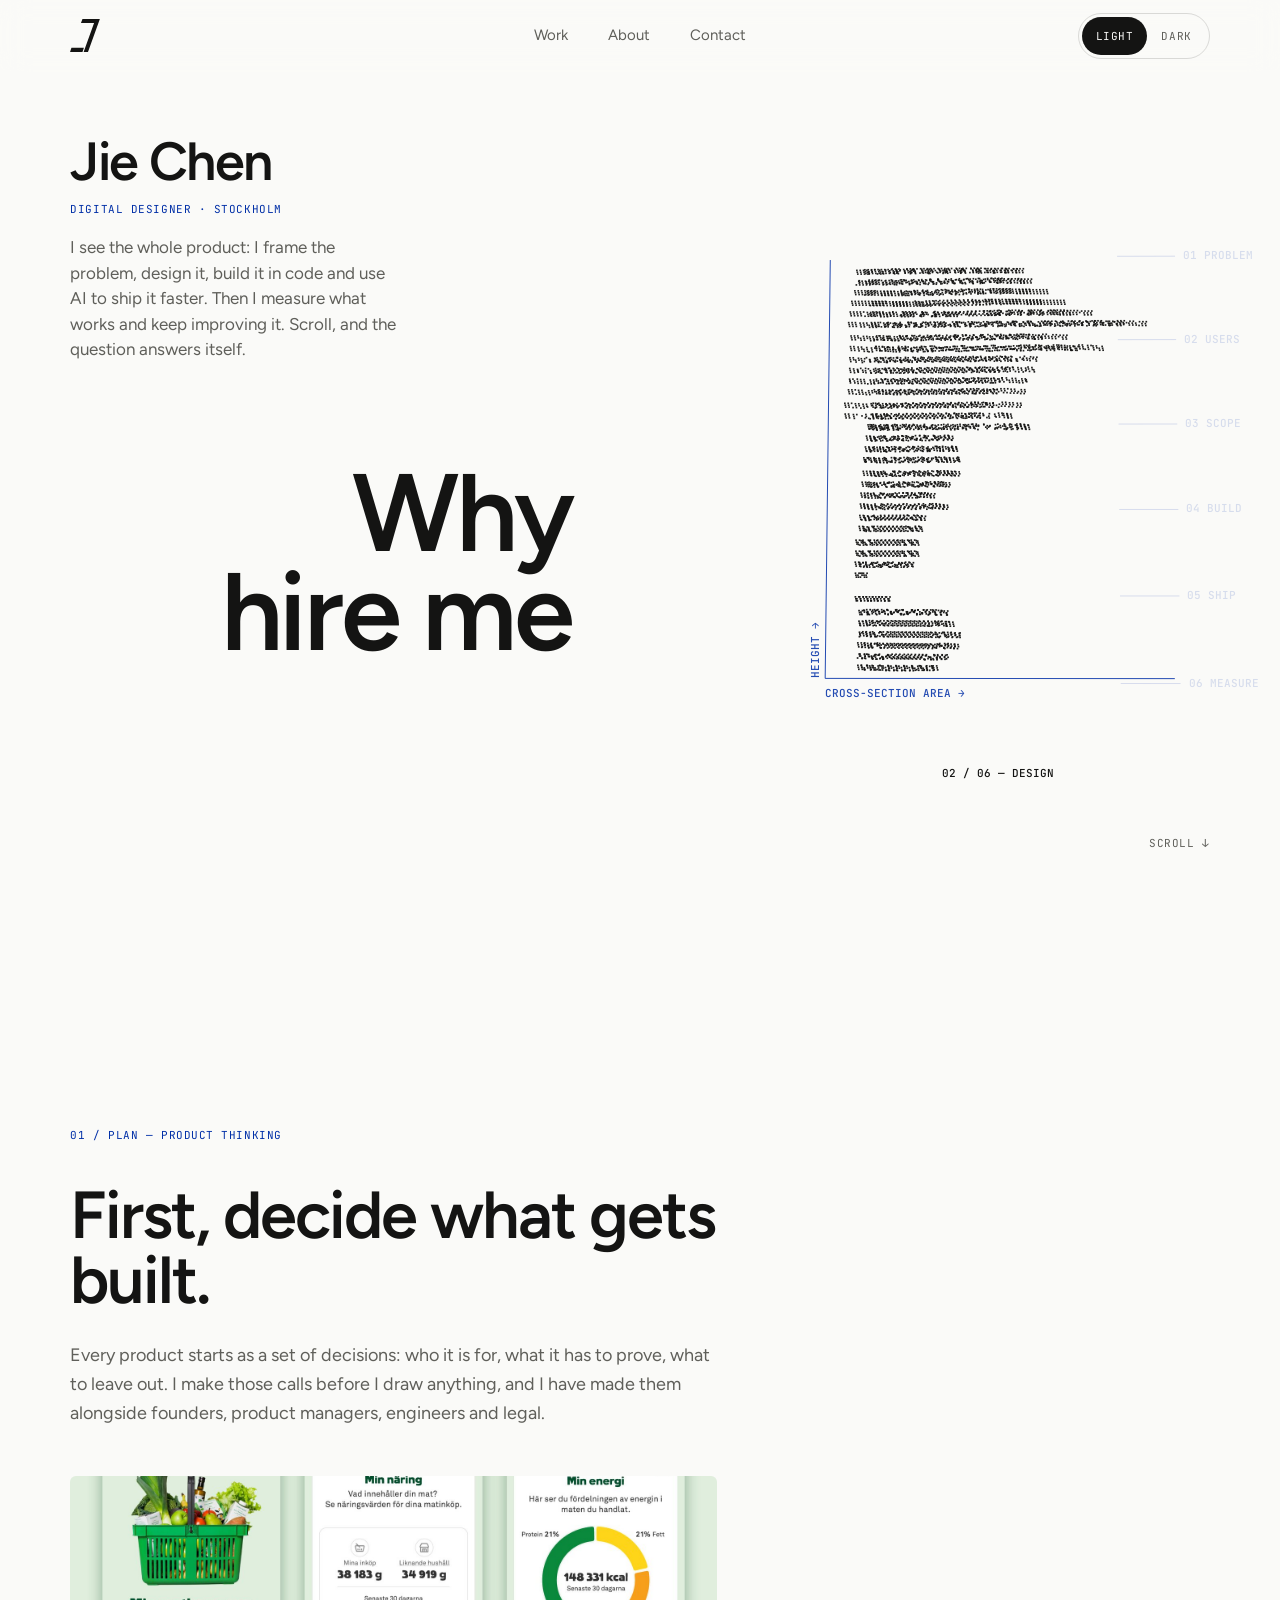
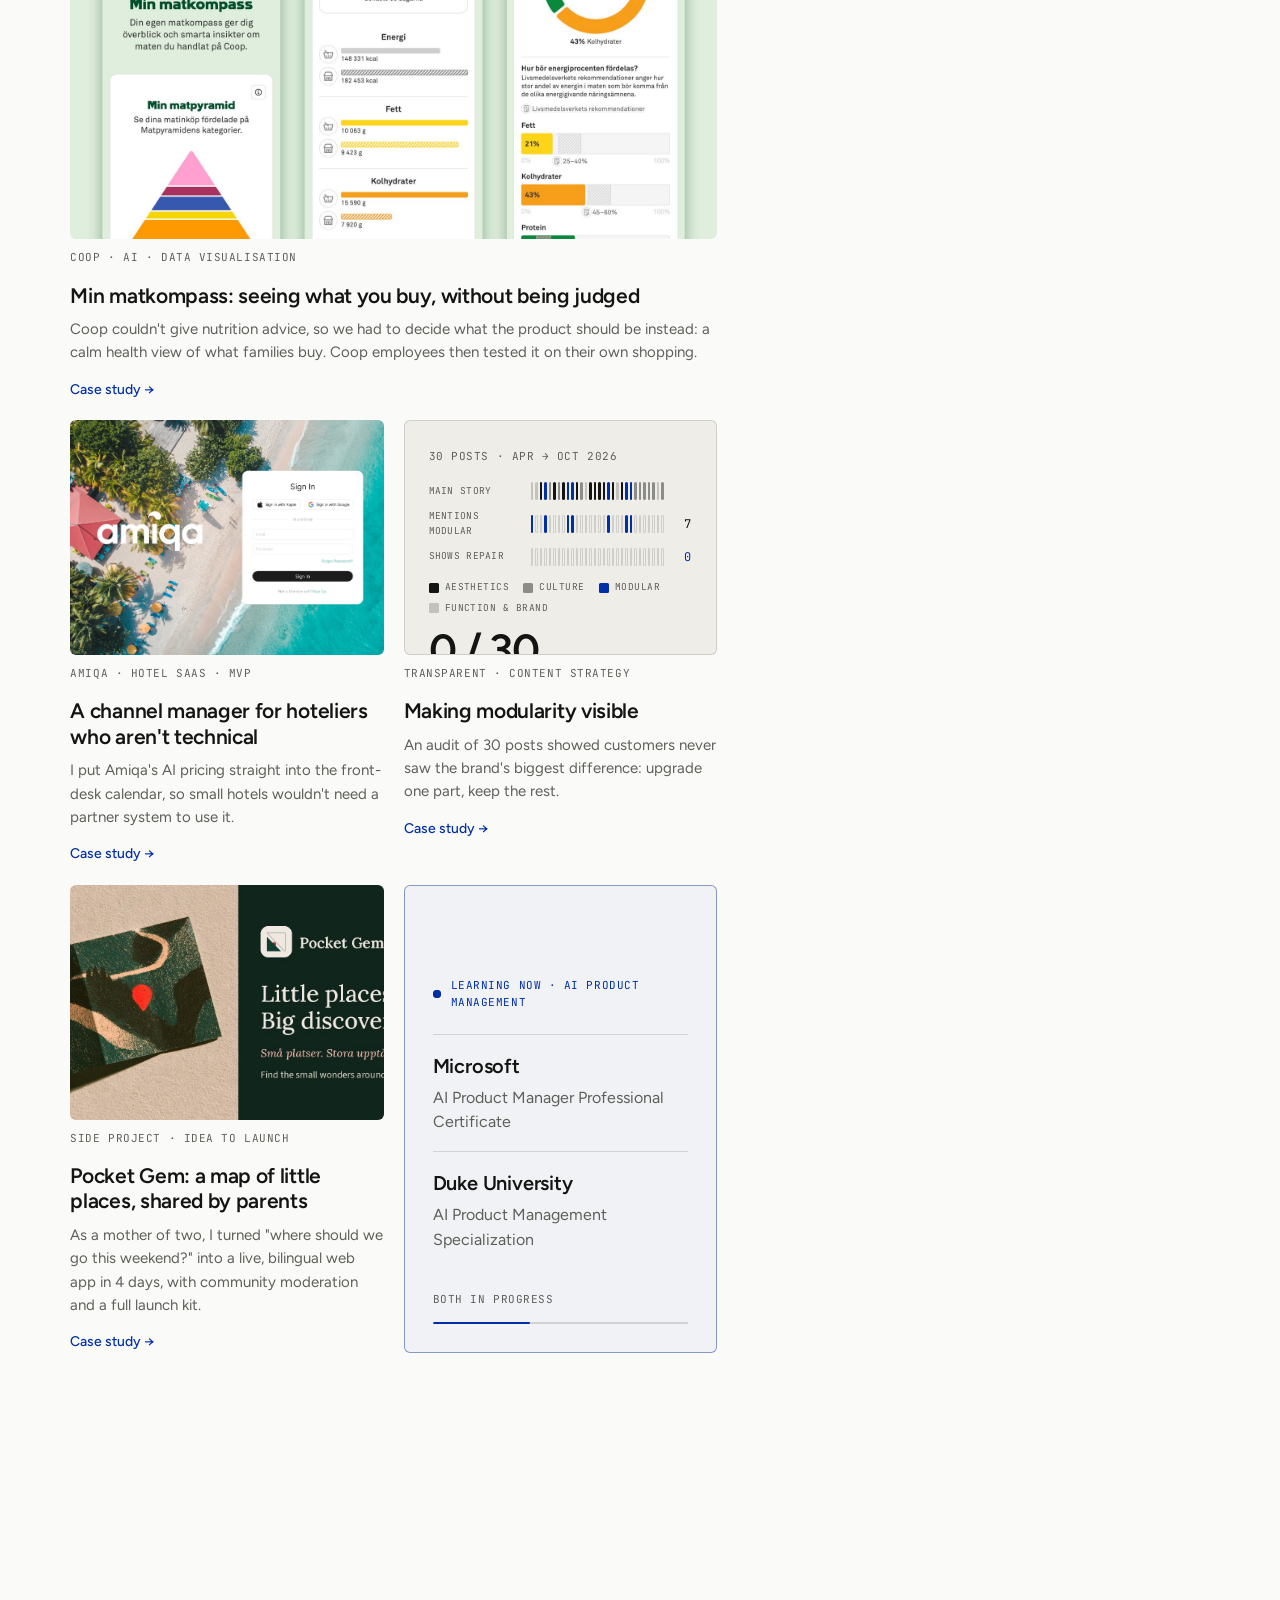
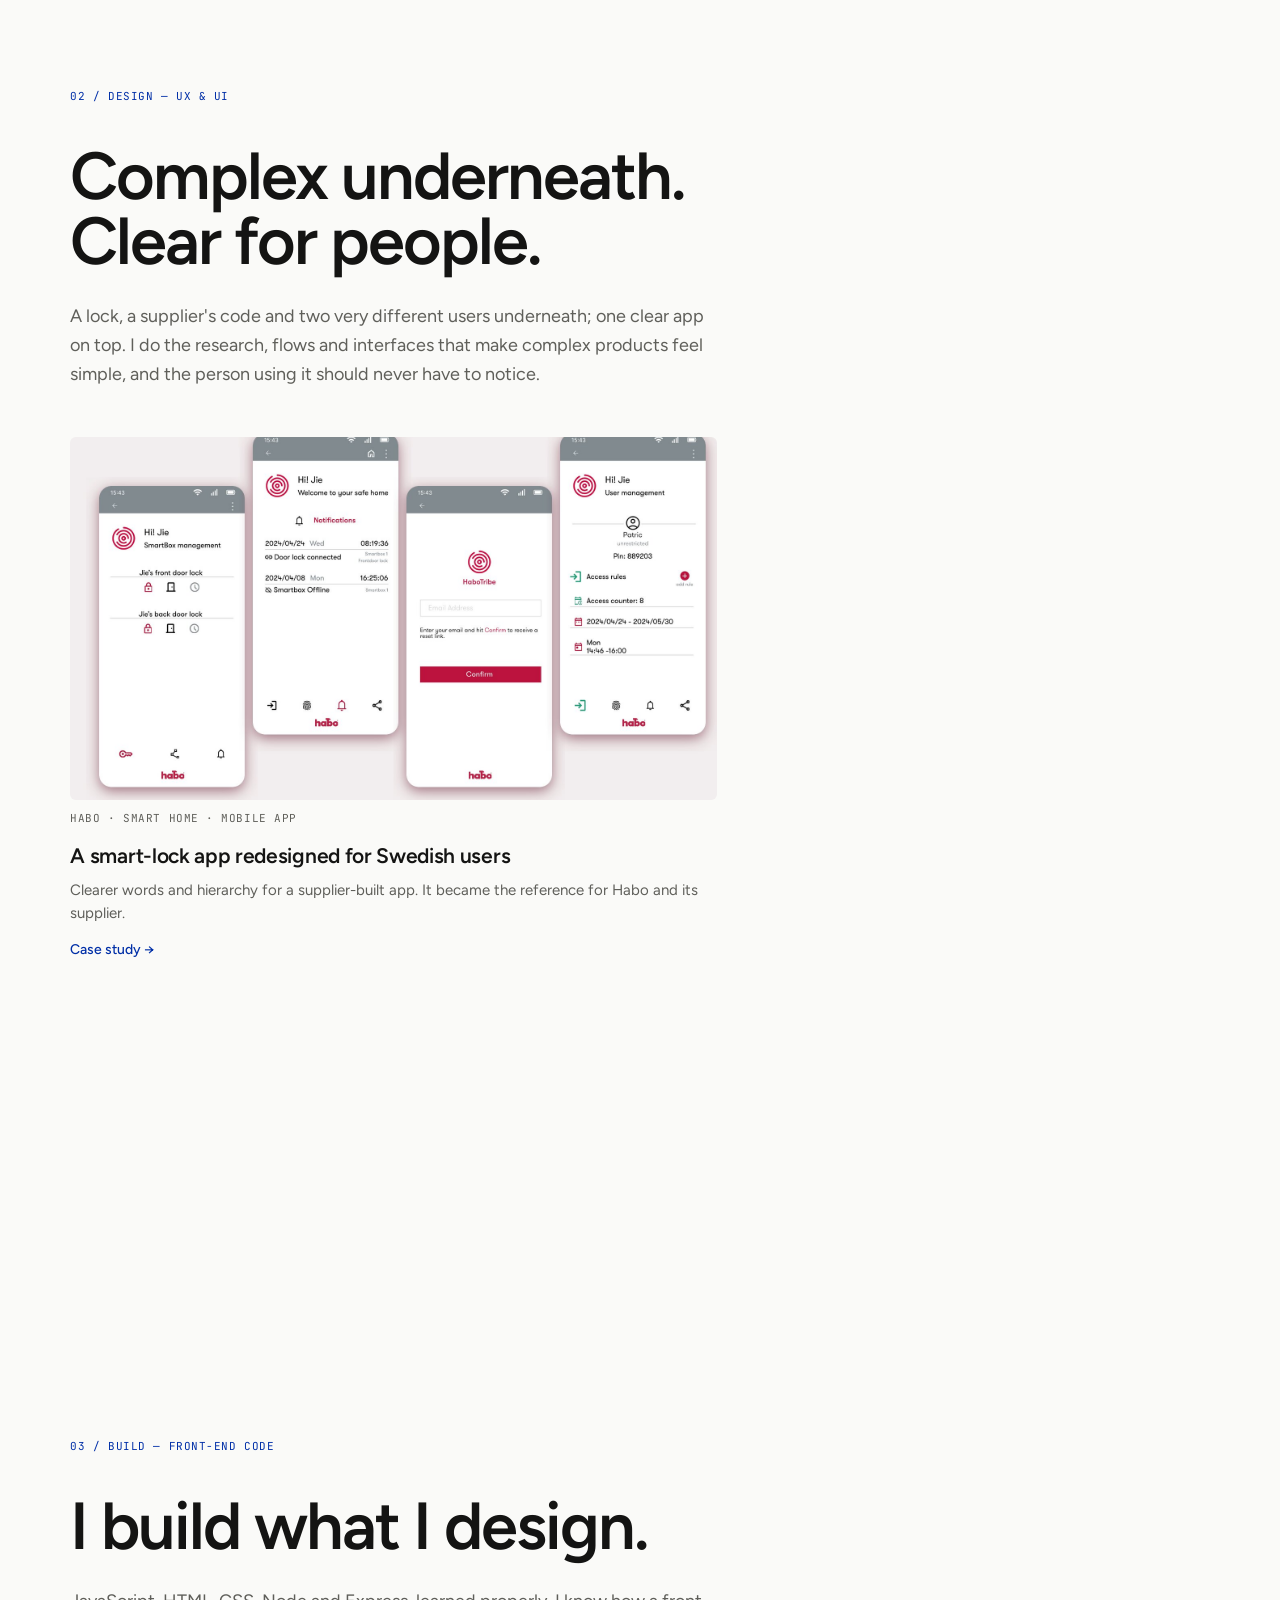
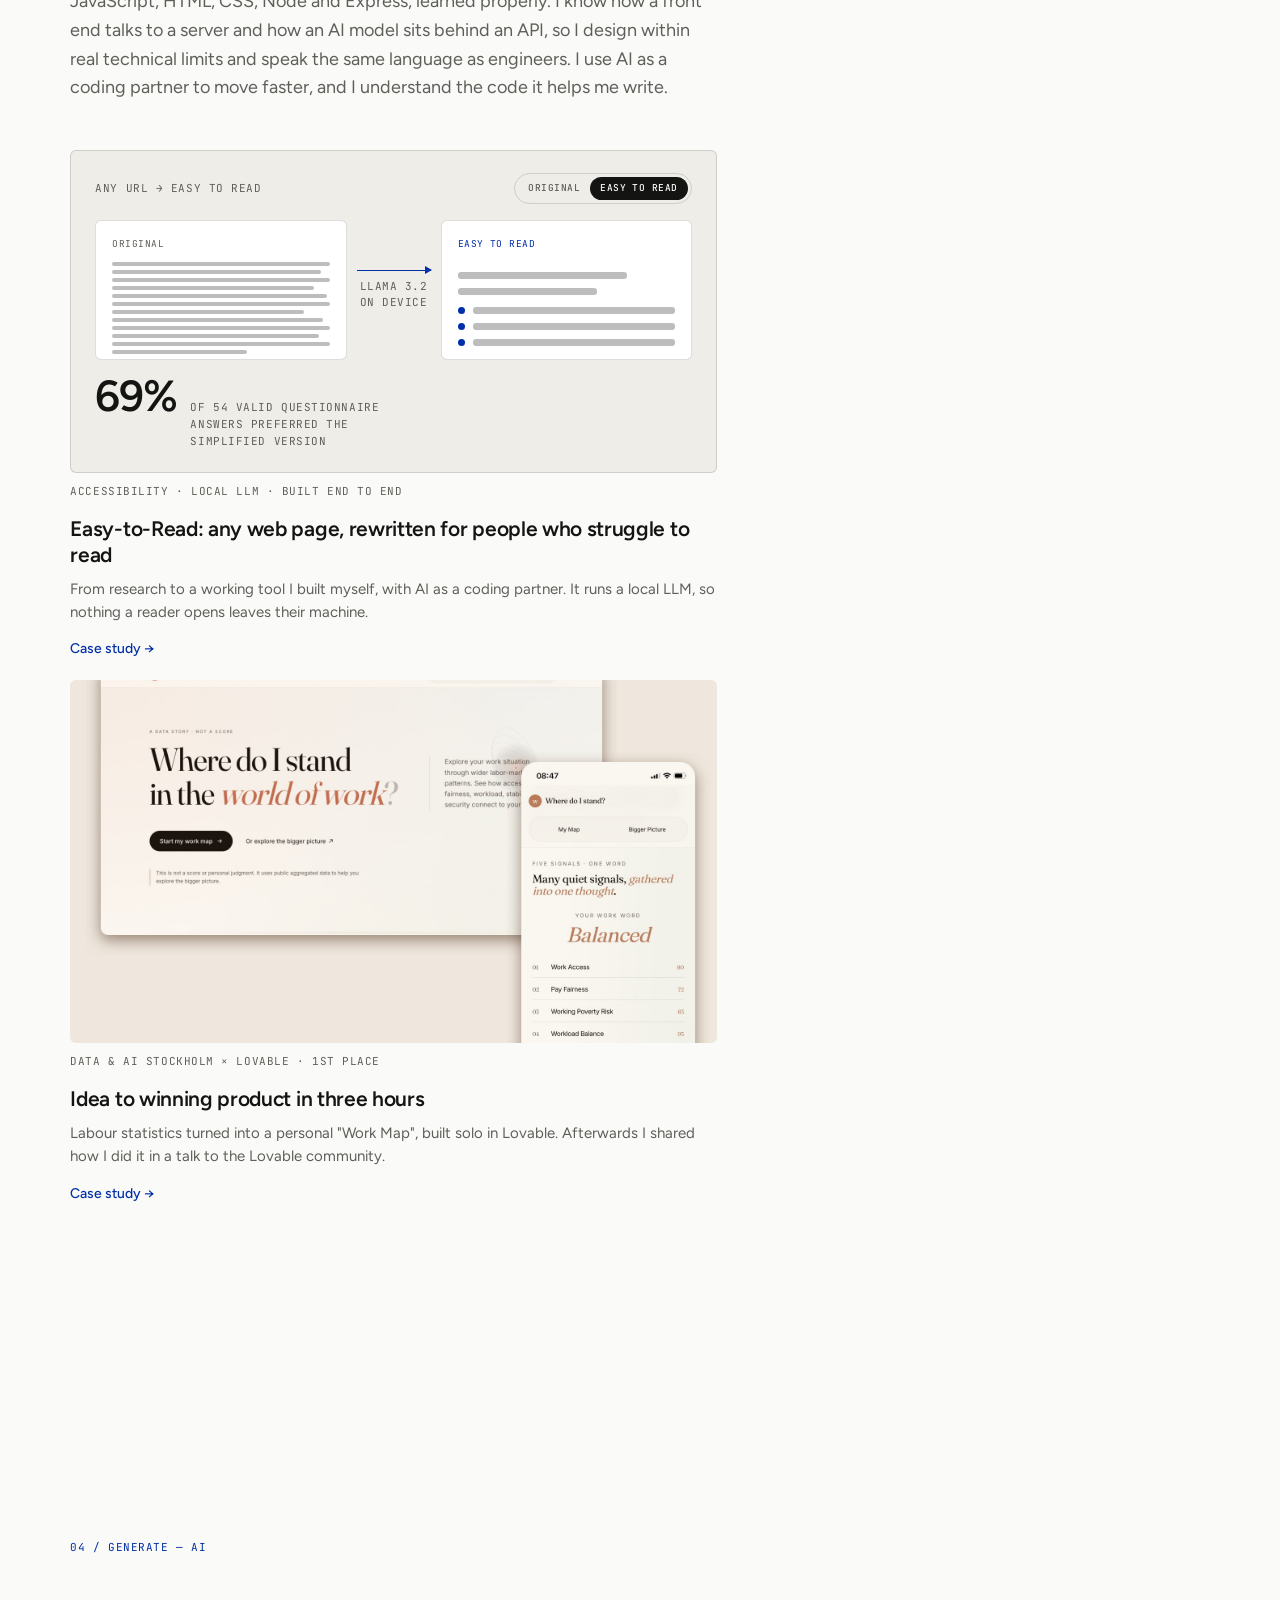
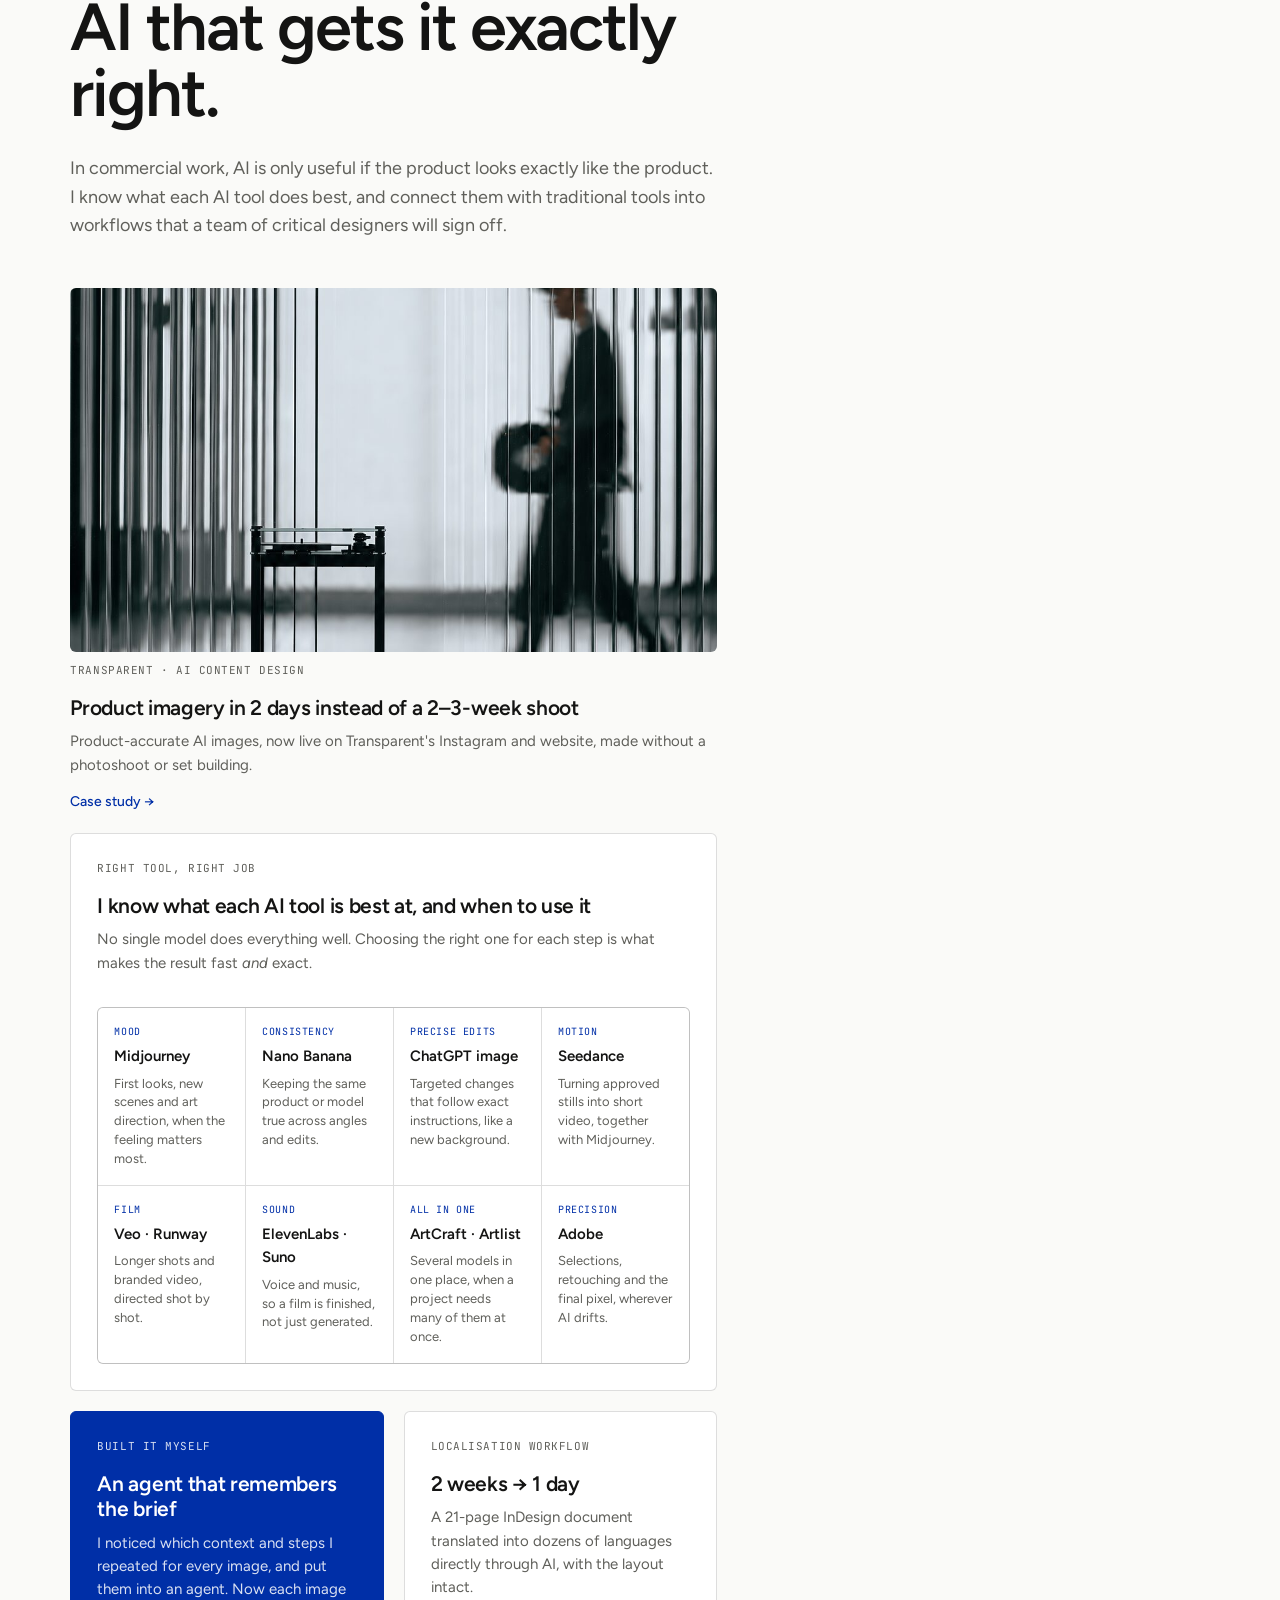
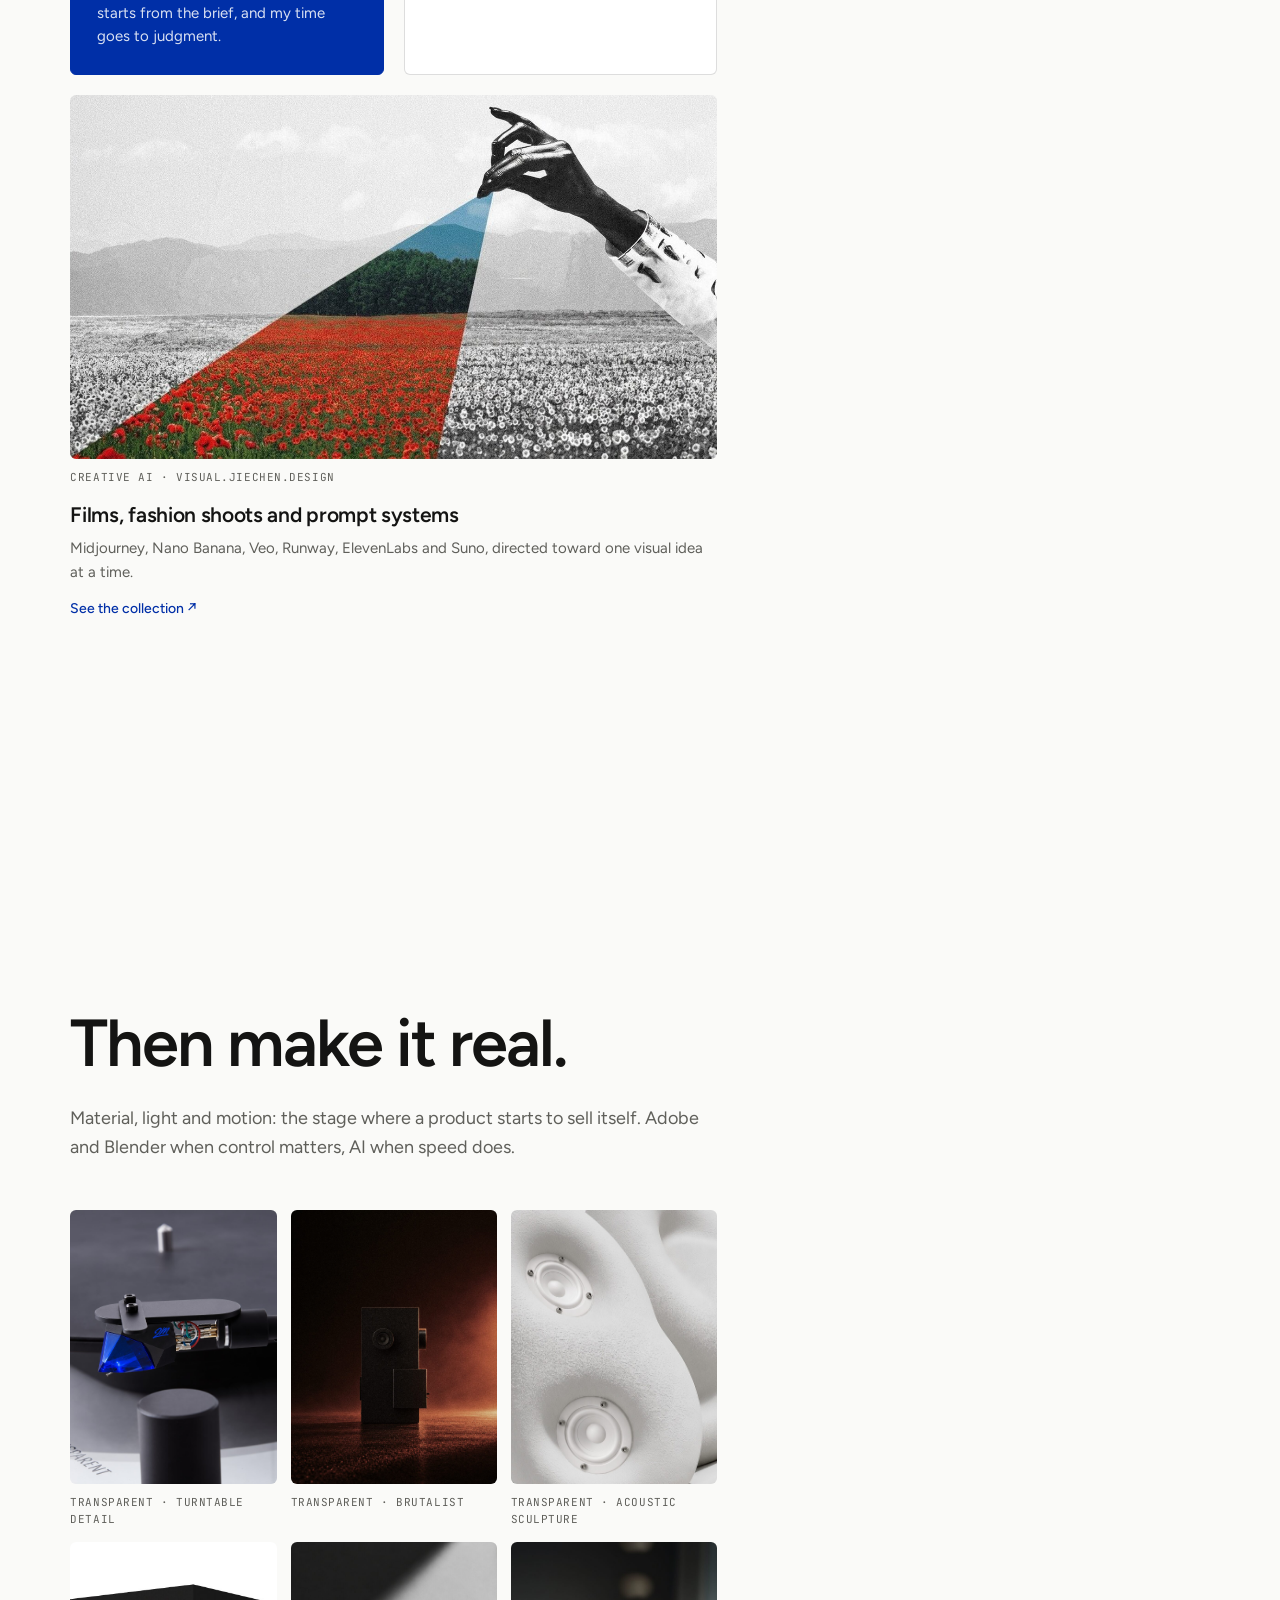
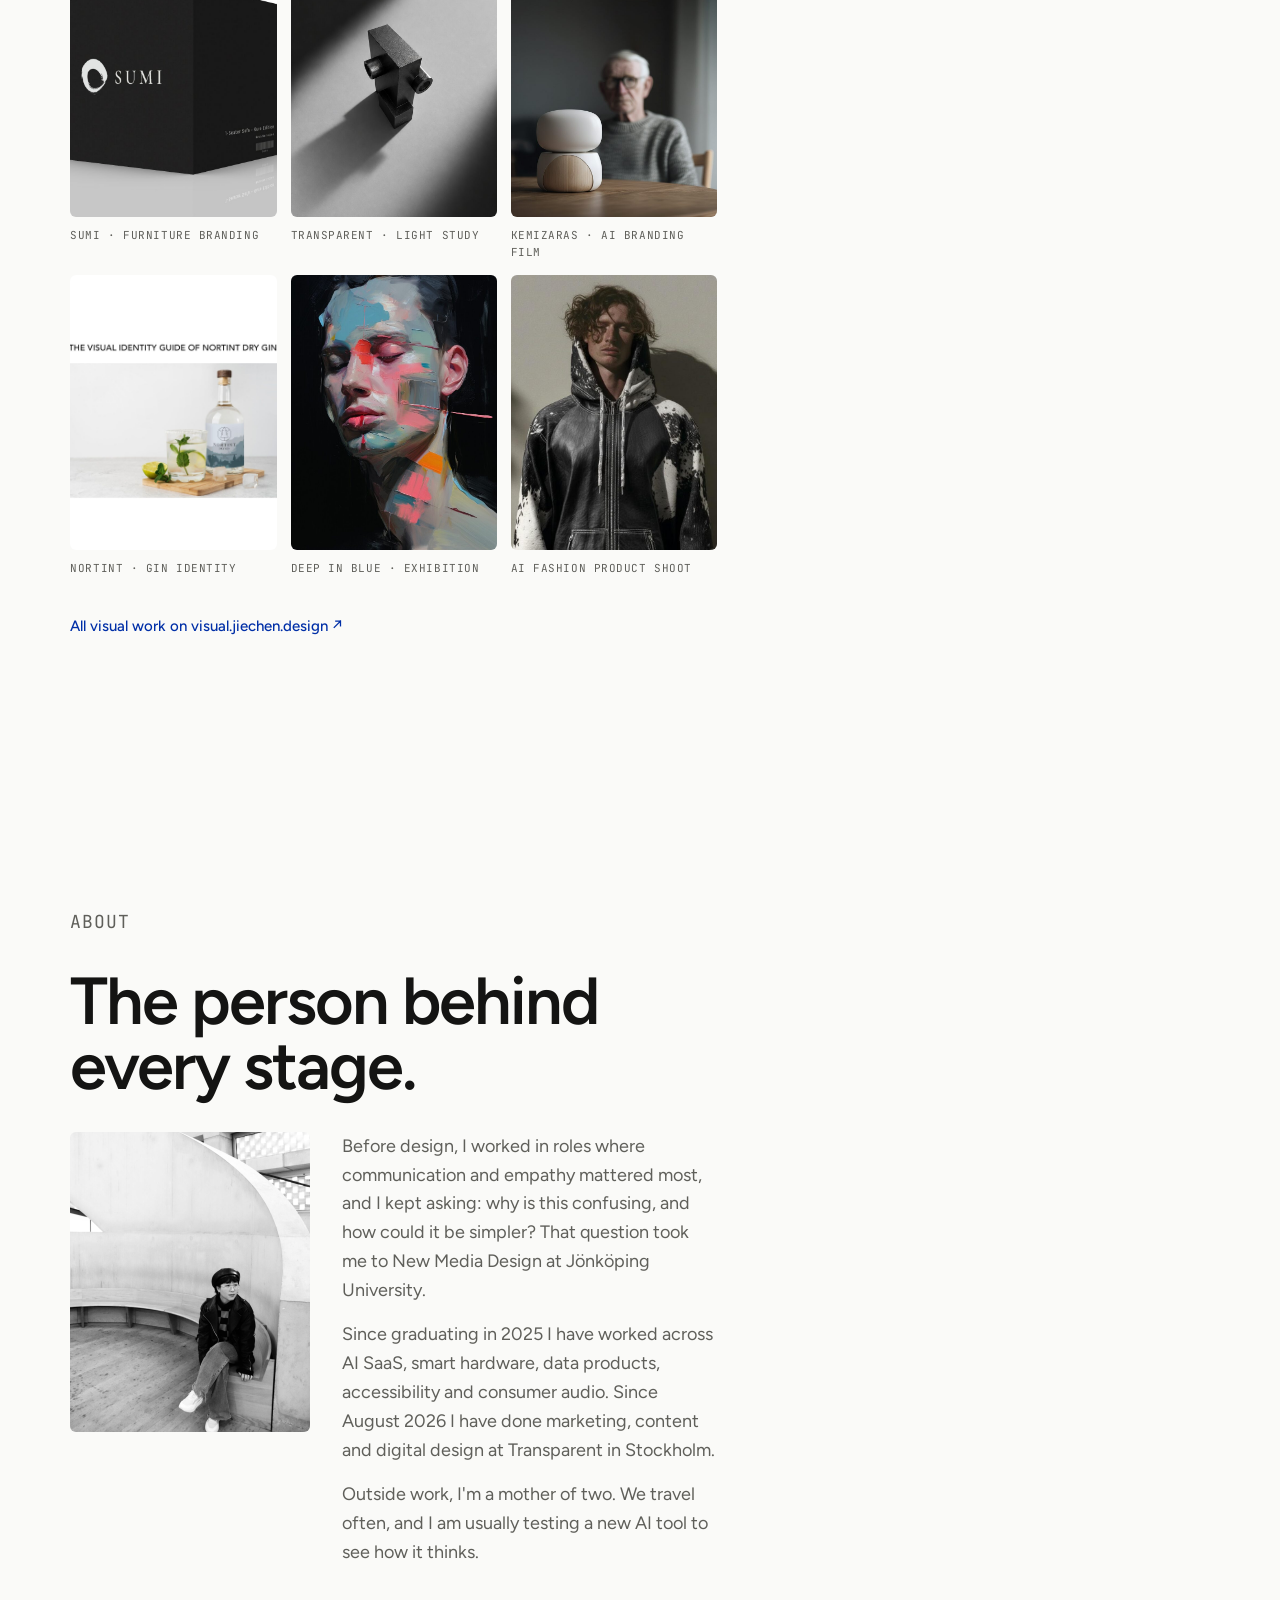
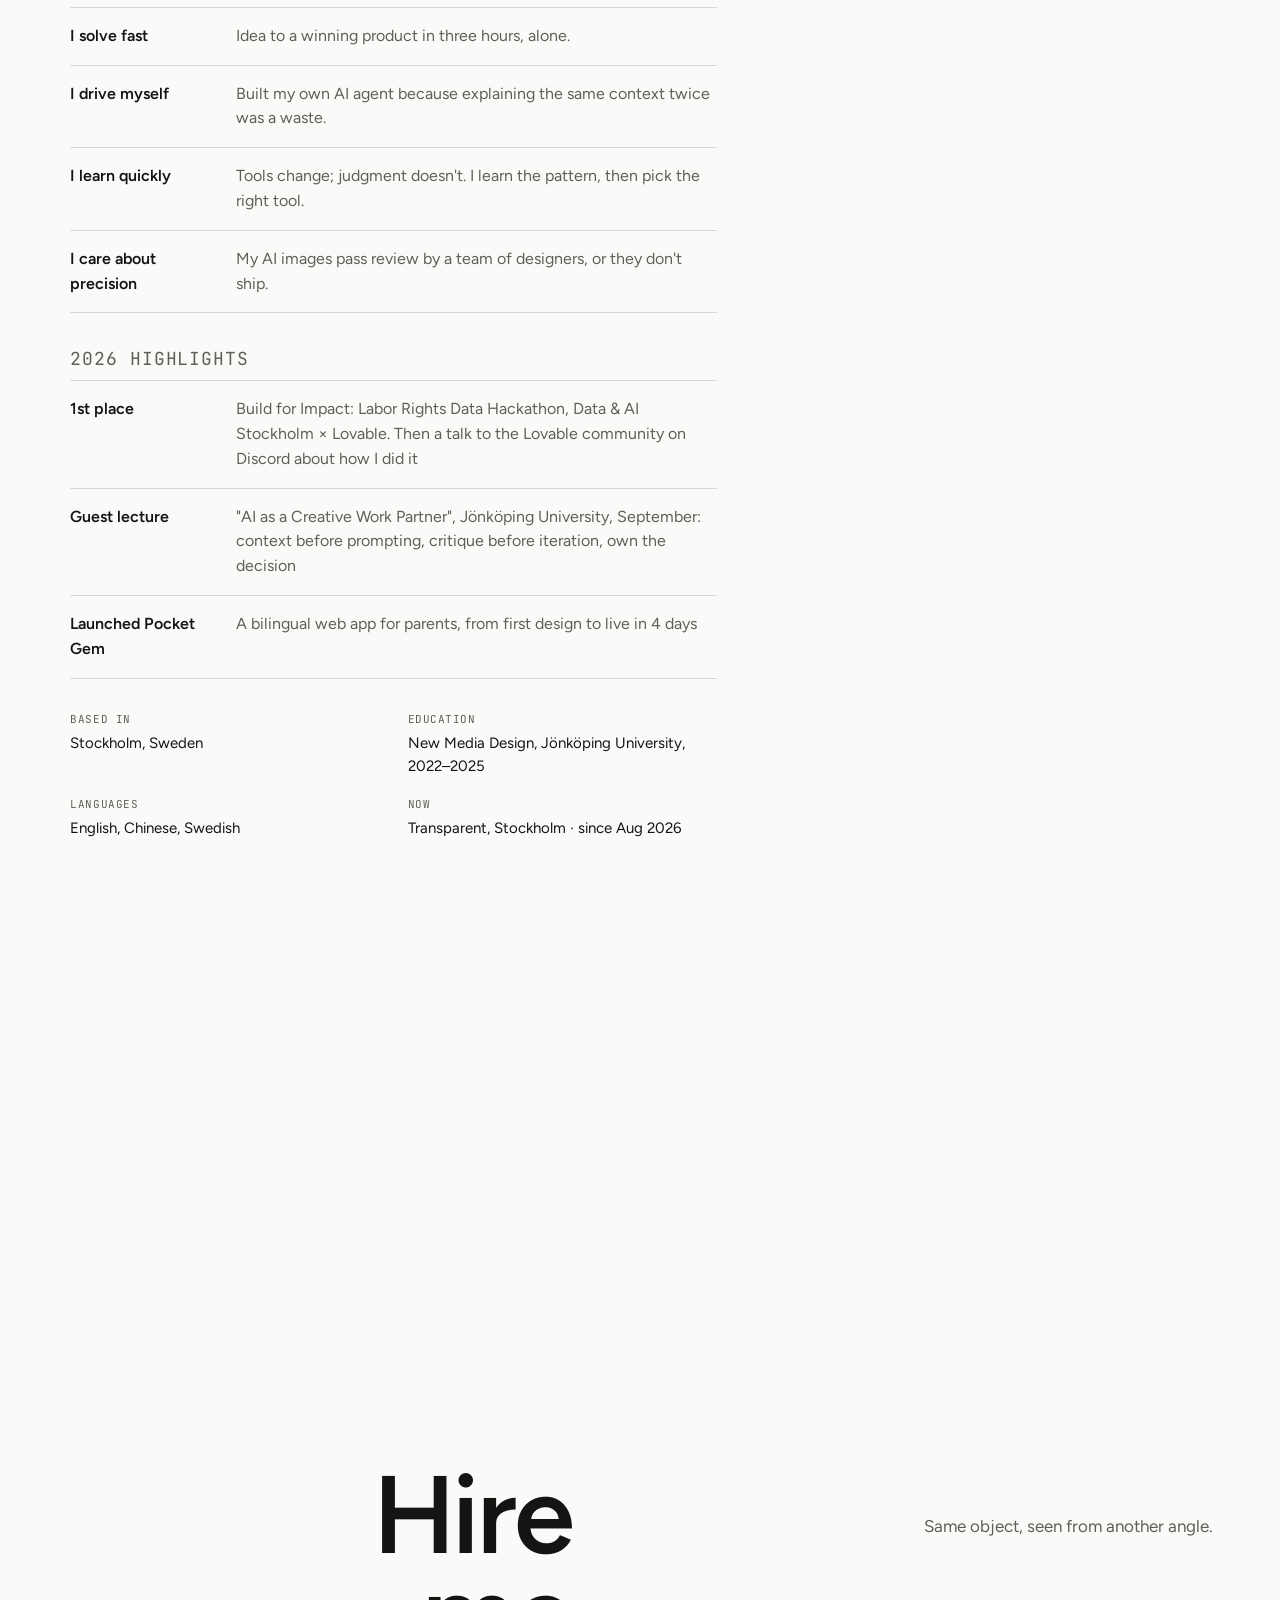
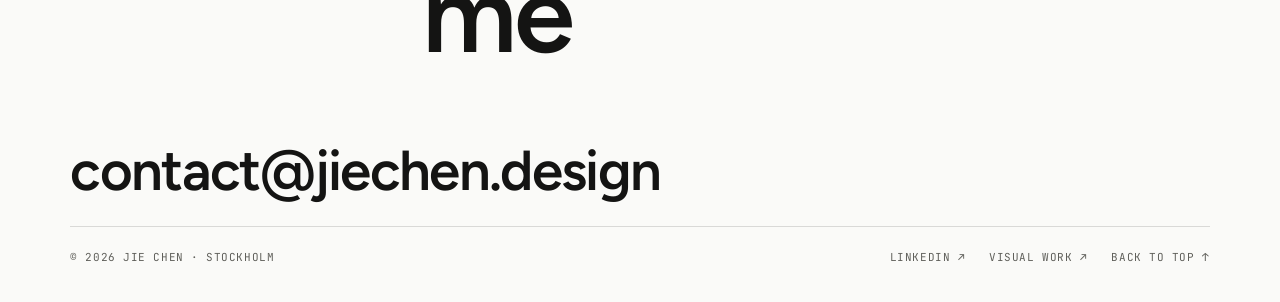
==== index.html @ 9d7bf468 "Generate: tool map (what each AI tool is best at) on the homepage and in the Transparent case Co-Aut" ====
<!DOCTYPE html>
<html lang="en" data-mode="light">
<head>
<meta charset="utf-8">
<meta name="viewport" content="width=device-width, initial-scale=1">
<title>Jie Chen — Portfolio website</title>
<meta name="description" content="Jie Chen is a digital designer in Stockholm who sees the whole product: product thinking, UX/UI, front-end code and precise AI content.">
<script>
  /* set the mode before first paint so there is no flash */
  (function () {
    var m = null;
    try { m = localStorage.getItem('jc-mode'); } catch (e) {}
    if (m !== 'light' && m !== 'dark') m = window.matchMedia && matchMedia('(prefers-color-scheme: dark)').matches ? 'dark' : 'light';
    document.documentElement.setAttribute('data-mode', m);
  })();
</script>
<link rel="icon" href="data:image/svg+xml,%3Csvg xmlns=%22http://www.w3.org/2000/svg%22 viewBox=%22-60 -40 910 953%22%3E%3Cpath fill=%22%23141413%22 d=%22M328 0H788L474 873H359L635 108H288Z%22/%3E%3Cpath fill=%22%23141413%22 d=%22M36 763H366L328 873H0Z%22/%3E%3C/svg%3E">
<link rel="preconnect" href="https://fonts.googleapis.com">
<link rel="preconnect" href="https://fonts.gstatic.com" crossorigin>
<link href="https://fonts.googleapis.com/css2?family=Figtree:wght@400;500;600;700&family=JetBrains+Mono:wght@400;500&display=swap" rel="stylesheet">
<style>
/* =========================================================
   Tokens — light (V2) and dark (V3)
   ========================================================= */
:root {
  --bg: #FAFAF8;
  --ink: #141413;
  --soft: #5F5F5A;
  --line: rgba(20, 20, 19, 0.14);
  --acc: #002FA7;
  --on-acc: #FFFFFF;
  --card: #FFFFFF;
  --ph: #EEEDE8;
  --ph-ink: #6E6E68;
  --hdr: rgba(250, 250, 248, 0.82);
  --display: "Avenir Next", "Avenir", "Figtree", system-ui, -apple-system, sans-serif;
  --d-style: normal;
  --d-weight: 600;
  --d-track: -0.03em;
  --d-scale: 1;
  --pad: clamp(20px, 5.5vw, 80px);
  --ease: cubic-bezier(.2, .7, .1, 1);
}
[data-mode="dark"] {
  --bg: #0E1511;
  --ink: #ECE7DA;
  --soft: #A9AD9F;
  --line: rgba(236, 231, 218, 0.14);
  --acc: #D2BC86;
  --on-acc: #0E1511;
  --card: #131C17;
  --ph: #18221C;
  --ph-ink: #8F9488;
  --hdr: rgba(14, 21, 17, 0.8);
  --d-scale: 1;
}

* { box-sizing: border-box; }
html { background: var(--bg); color: var(--ink); transition: background-color .6s ease, color .6s ease; -webkit-text-size-adjust: 100%; }
body { margin: 0; font-family: "Avenir Next", "Avenir", "Figtree", system-ui, -apple-system, sans-serif; font-size: 16px; line-height: 1.55; -webkit-font-smoothing: antialiased; }
a { color: inherit; }
img { max-width: 100%; display: block; }
:focus-visible { outline: 2px solid var(--acc); outline-offset: 3px; }

.mono { font-family: "JetBrains Mono", ui-monospace, Menlo, monospace; font-size: 11px; letter-spacing: .05em; text-transform: uppercase; }
.disp { font-family: var(--display); font-style: var(--d-style); font-weight: var(--d-weight); letter-spacing: var(--d-track); }
.skip { position: absolute; left: 12px; top: -60px; z-index: 50; padding: 10px 14px; background: var(--ink); color: var(--bg); text-decoration: none; border-radius: 4px; }
.skip:focus { top: 12px; }

/* =========================================================
   The object: two fixed canvases, never catch the pointer
   ========================================================= */
#stage2d { position: fixed; inset: 0; width: 100%; height: 100%; z-index: 20; pointer-events: none; }
#stagegl { position: fixed; left: 0; top: 0; z-index: 21; pointer-events: none; opacity: 0; will-change: transform, opacity; }

/* =========================================================
   Header
   ========================================================= */
.hdr { position: fixed; left: 0; right: 0; top: 0; z-index: 10; height: 72px; padding: 0 var(--pad); display: grid; grid-template-columns: 1fr auto 1fr; align-items: center; gap: 24px; background: var(--hdr); -webkit-backdrop-filter: blur(14px); backdrop-filter: blur(14px); border-bottom: 1px solid transparent; transition: background-color .6s, border-color .4s; }
.hdr.scrolled { border-bottom-color: var(--line); }
.brand { font-weight: 600; font-size: 15px; letter-spacing: -0.01em; text-decoration: none; }
.nav { display: flex; gap: 40px; font-size: 15px; justify-self: center; }
.nav a { text-decoration: none; color: var(--soft); transition: color .2s; }
.nav a:hover { color: var(--ink); }
.hdr-r { display: flex; align-items: center; gap: 20px; justify-self: end; }
.modes { display: inline-flex; padding: 3px; border: 1px solid var(--line); border-radius: 999px; }
.modes button { height: 38px; min-width: 58px; padding: 0 14px; border: 0; border-radius: 999px; background: transparent; color: var(--soft); cursor: pointer; transition: background-color .35s, color .35s; }
.modes button[aria-pressed="true"] { background: var(--ink); color: var(--bg); }
.cta { display: inline-flex; align-items: center; height: 44px; padding: 0 20px; border-radius: 999px; background: var(--ink); color: var(--bg); text-decoration: none; font-size: 14px; font-weight: 500; transition: background-color .6s, color .6s; }

/* =========================================================
   Hero and the closing screen share one layout:
   the headline ends where the object begins
   ========================================================= */
.hero, .answer { position: relative; height: 100vh; height: 100svh; min-height: 560px; }
.big { position: absolute; margin: 0; white-space: nowrap; text-align: right; right: calc(100% - var(--hx, 50vw) + var(--hhalf, 150px) + 2.2vw); bottom: calc(100% - var(--hbase, 70vh)); font-size: calc(min(8.6vw, 15vh, 132px) * var(--d-scale)); line-height: .9; }
.big span { display: block; }
.hero-note { position: absolute; left: var(--pad); bottom: 44px; margin: 0; max-width: 34ch; font-size: 17px; line-height: 1.5; color: var(--soft); }
.hero-note p { margin: 0; }
@media (min-width: 900px) { .hero-note { top: calc(72px + 7vh); bottom: auto; max-width: 30ch; } }
@media (min-width: 900px) and (max-height: 780px) { .hero-note { top: calc(72px + 3vh); } .hero-name { font-size: calc(clamp(36px, 3.4vw, 52px) * var(--d-scale)); } .hero-intro { font-size: 15px; } }
.hero-name { color: var(--ink); font-size: calc(clamp(40px, 4.2vw, 64px) * var(--d-scale)); line-height: 1; }
.hero-role { margin-top: 12px !important; color: var(--acc); }
.hero-intro { margin-top: 18px !important; }
.hero-scroll { position: absolute; right: var(--pad); bottom: 48px; color: var(--soft); }

/* =========================================================
   Chapters
   ========================================================= */
.ch { position: relative; min-height: 150vh; padding: 24vh var(--pad) 12vh; }
.ch-in { max-width: min(calc(56vw - var(--pad)), 780px); display: flex; flex-direction: column; gap: 28px; }
.ch-num { color: var(--acc); }
.ch h2 { margin: 0; font-size: calc(clamp(40px, 5.2vw, 76px) * var(--d-scale)); line-height: .98; }
.ch-body { margin: 0; max-width: 54ch; font-size: 18px; line-height: 1.6; color: var(--soft); }
.cards { display: grid; grid-template-columns: repeat(2, minmax(0, 1fr)); gap: 20px; margin-top: 20px; }
.card { display: flex; flex-direction: column; gap: 10px; color: inherit; text-decoration: none; }
.card.wide { grid-column: 1 / -1; }
.card h3 { margin: 6px 0 0; font-size: 21px; line-height: 1.22; letter-spacing: -0.015em; font-weight: 600; }
.card p { margin: 0; font-size: 15px; line-height: 1.55; color: var(--soft); }
.card .tag { color: var(--soft); }
.card .more { margin-top: 4px; font-size: 14px; font-weight: 500; color: var(--acc); }
.card.note { padding: 26px; border: 1px solid var(--line); border-radius: 6px; background: var(--card); transition: background-color .6s, border-color .6s; }
.tools .tl { list-style: none; margin: 22px 0 0; padding: 0; display: grid; grid-template-columns: repeat(4, 1fr); gap: 1px; background: var(--line); border: 1px solid var(--line); border-radius: 6px; overflow: hidden; }
.tools .tl li { background: var(--card); padding: 16px; display: flex; flex-direction: column; gap: 6px; transition: background-color .6s; }
.tools .tl-k { font-size: 10px; letter-spacing: .06em; text-transform: uppercase; color: var(--acc); }
.tools .tl li b { font-weight: 600; font-size: 15px; }
.tools .tl-d { font-size: 13px; line-height: 1.45; color: var(--soft); }
@media (max-width: 900px) { .tools .tl { grid-template-columns: repeat(2, 1fr); } }
@media (max-width: 480px) { .tools .tl { grid-template-columns: 1fr; } }
.card.note.feature { background: var(--acc); border-color: var(--acc); color: var(--on-acc); }
.card.note.feature p, .card.note.feature .tag { color: var(--on-acc); opacity: .85; }
.media { position: relative; overflow: hidden; border-radius: 6px; background: var(--ph); aspect-ratio: 4 / 3; transition: background-color .6s; }
.card.wide .media { aspect-ratio: 16 / 9; }
.media img { width: 100%; height: 100%; object-fit: cover; transition: transform .8s var(--ease); }
a.card:hover .media img { transform: scale(1.03); }
.slot { position: absolute; inset: 0; display: flex; align-items: center; justify-content: center; padding: 16px; text-align: center; border: 1px dashed var(--line); border-radius: 6px; color: var(--ph-ink); }
.todo { color: var(--acc); }
.gallery { display: grid; grid-template-columns: repeat(3, minmax(0, 1fr)); gap: 14px; margin-top: 20px; }
.gallery .media { aspect-ratio: 3 / 4; }
.gallery figure { margin: 0; display: flex; flex-direction: column; gap: 10px; }
.gallery figcaption { color: var(--soft); }

/* =========================================================
   About
   ========================================================= */
.about { padding: 18vh var(--pad) 18vh; }
.about-in { max-width: min(calc(56vw - var(--pad)), 780px); display: flex; flex-direction: column; gap: 32px; }
.about h2 { margin: 0; font-size: calc(clamp(40px, 5.2vw, 76px) * var(--d-scale)); line-height: .98; }
.about-row { display: flex; gap: 32px; align-items: flex-start; flex-wrap: wrap; }
.about-row .media { flex: 0 0 240px; aspect-ratio: 4 / 5; }
.about-row > div { flex: 1 1 280px; min-width: 0; display: flex; flex-direction: column; gap: 16px; }
.about p { margin: 0; font-size: 18px; line-height: 1.6; color: var(--soft); }
.traits { list-style: none; margin: 8px 0 0; padding: 0; display: flex; flex-direction: column; }
.traits li { display: grid; grid-template-columns: 150px 1fr; gap: 16px; padding: 16px 0; border-top: 1px solid var(--line); font-size: 16px; }
.traits li:last-child { border-bottom: 1px solid var(--line); }
.traits b { font-weight: 600; }
.traits span { color: var(--soft); }
.facts { margin: 0; display: grid; grid-template-columns: repeat(2, minmax(0, 1fr)); gap: 18px 28px; }
.facts dt { color: var(--soft); margin-bottom: 4px; }
.facts dd { margin: 0; font-size: 15px; }

/* =========================================================
   The answer
   ========================================================= */
.answer-note { position: absolute; left: calc(var(--hx, 50vw) + var(--hhalf, 150px) + 3vw); top: calc(var(--hbase, 70vh) - 150px); max-width: 30ch; margin: 0; color: var(--soft); font-size: 17px; }
.contact { position: absolute; left: var(--pad); right: var(--pad); bottom: 36px; display: flex; flex-direction: column; gap: 28px; }
.email { font-family: var(--display); font-style: var(--d-style); font-weight: var(--d-weight); letter-spacing: var(--d-track); font-size: calc(clamp(30px, 4.4vw, 64px) * var(--d-scale)); line-height: 1; text-decoration: none; word-break: break-word; }
.email:hover { color: var(--acc); }
.foot { display: flex; justify-content: space-between; gap: 20px; flex-wrap: wrap; padding-top: 22px; border-top: 1px solid var(--line); color: var(--soft); }
.foot a { text-decoration: none; }
.foot a:hover { color: var(--ink); }

/* =========================================================
   Reveal
   ========================================================= */
.rv { opacity: 0; transform: translateY(28px); transition: opacity .9s var(--ease), transform .9s var(--ease); }
.rv.in { opacity: 1; transform: none; }

/* =========================================================
   Narrow screens: the object becomes a mark in the header
   ========================================================= */
@media (max-width: 899px) {
  .nav { display: none; }
  .cta { display: none; }
  .hdr { height: 64px; display: flex; justify-content: space-between; }
  /* each chapter opens with its own stage: the object morphs there and scrolls with it */
  .ch { min-height: 0; padding: calc(var(--slot, 0px) + 5vh) var(--pad) 10vh; }
  .ch-in, .about-in { max-width: none; }
  .cards { grid-template-columns: minmax(0, 1fr); }
  .gallery { grid-template-columns: repeat(2, minmax(0, 1fr)); }
  .big { font-size: calc(min(14vw, 9vh) * var(--d-scale)); }
  .hero-note { bottom: 84px; }
  .hero-scroll { left: var(--pad); right: auto; bottom: 44px; }
  .answer-note { display: none; }
  .traits li { grid-template-columns: minmax(0, 1fr); gap: 4px; }
}
@media (max-width: 420px) {
  .modes button { min-width: 50px; padding: 0 10px; }
}
@media (prefers-reduced-motion: reduce) {
  html { transition: none; }
  .rv { opacity: 1; transform: none; transition: none; }
}

/* =========================================================
   Additions: logo, metric covers, case reader
   ========================================================= */
.brand { display: inline-flex; align-items: center; gap: 10px; }
.brand { justify-self: start; }
.brand .logo { width: 30px; height: 33px; flex: none; }
.foot-links { display: flex; gap: 24px; flex-wrap: wrap; }

/* metric covers: the result is the picture */
.media.cover { display: flex; flex-direction: column; justify-content: flex-end; gap: 10px; padding: 26px; background: var(--ph); border: 1px solid var(--line); }
.media.cover::before { content: ""; position: absolute; inset: 0; background: radial-gradient(120% 90% at 100% 0%, color-mix(in srgb, var(--acc) 14%, transparent), transparent 60%); pointer-events: none; }
.cv-big { position: relative; font-size: calc(clamp(38px, 4.6vw, 68px) * var(--d-scale)); line-height: .95; color: var(--ink); }
.cv-sub { position: relative; color: var(--soft); max-width: 32ch; }
a.card:hover .media.cover { border-color: var(--acc); }
.card.wide .media.cover { aspect-ratio: 16 / 7; }
.more-link { align-self: flex-start; margin-top: 10px; font-size: 15px; font-weight: 500; color: var(--acc); text-decoration: none; }
.more-link:hover { text-decoration: underline; text-underline-offset: 4px; }
.gallery figure .media img { transition: transform .8s var(--ease); }
.gallery figure:hover .media img { transform: scale(1.03); }

.hl { display: flex; flex-direction: column; gap: 6px; }
.hl-k { margin: 0; color: var(--acc); }
.hl ul { list-style: none; margin: 0; padding: 0; }
.hl li { display: grid; grid-template-columns: 150px 1fr; gap: 16px; padding: 16px 0; border-top: 1px solid var(--line); font-size: 16px; }
.hl li:last-child { border-bottom: 1px solid var(--line); }
.hl b { font-weight: 600; } .hl span { color: var(--soft); }
@media (max-width: 899px) { .hl li { grid-template-columns: minmax(0, 1fr); gap: 4px; } }

/* audit chart */
.media.viz { display: flex; flex-direction: column; justify-content: space-between; gap: 14px; padding: 22px 24px; background: var(--ph); border: 1px solid var(--line); }
.vz-head { color: var(--soft); }
.vz-rows { display: flex; flex-direction: column; gap: 9px; }
.vz-row { display: grid; grid-template-columns: 92px 1fr 18px; align-items: center; gap: 10px; }
.vz-l { color: var(--soft); font-size: 9.5px; letter-spacing: .03em; }
.vz-n { text-align: right; color: var(--ink); font-size: 12px; }
.vz-n.acc { color: var(--acc); }
.vz-cells { display: grid; grid-template-columns: repeat(30, minmax(0, 1fr)); gap: 2px; }
.viz .c { display: block; height: 18px; border-radius: 1.5px; }
.viz .c.ae { background: var(--ink); }
.viz .c.cu { background: color-mix(in srgb, var(--ink) 45%, transparent); }
.viz .c.mo { background: var(--acc); }
.viz .c.fn { background: color-mix(in srgb, var(--ink) 20%, transparent); }
.viz .c.br { background: color-mix(in srgb, var(--ink) 20%, transparent); }
.viz .c.on { background: var(--acc); }
.viz .c.off { background: transparent; box-shadow: inset 0 0 0 1px var(--line); }
.vz-key { display: flex; flex-wrap: wrap; gap: 6px 14px; color: var(--soft); font-size: 9.5px; }
.vz-key span { display: inline-flex; align-items: center; gap: 6px; }
.vz-key .c { width: 10px; height: 10px; }
.vz-foot { display: flex; align-items: baseline; gap: 14px; flex-wrap: wrap; }
.vz-foot .cv-big { font-size: calc(clamp(30px, 3.4vw, 50px) * var(--d-scale)); }
@media (max-width: 899px) { .vz-row { grid-template-columns: 74px 1fr 16px; } .viz .c { height: 14px; } }

/* easy-to-read illustration */
.media.e2r { display: flex; flex-direction: column; justify-content: space-between; gap: 16px; padding: 22px 24px; background: var(--ph); border: 1px solid var(--line); }
.card.wide .media.e2r { aspect-ratio: 16 / 8; }
.e2-top { display: flex; justify-content: space-between; align-items: center; gap: 12px; color: var(--soft); }
.e2-tog { display: inline-flex; padding: 3px; border: 1px solid var(--line); border-radius: 999px; font-size: 9.5px; }
.e2-tog b { font-weight: 500; padding: 4px 10px; border-radius: 999px; color: var(--soft); }
.e2-tog b.on { background: var(--ink); color: var(--bg); }
.e2-stage { flex: 1; display: grid; grid-template-columns: 1fr 74px 1fr; align-items: stretch; gap: 10px; min-height: 0; }
.e2-doc { position: relative; display: flex; flex-direction: column; gap: 10px; padding: 16px 16px 14px; border-radius: 6px; background: var(--card); border: 1px solid var(--line); overflow: hidden; }
.e2-tag { color: var(--soft); font-size: 9.5px; }
.e2-tag.acc { color: var(--acc); }
.e2-lines { display: flex; flex-direction: column; gap: 5px; }
.e2-lines i, .e2-doc li i { display: block; height: 5px; border-radius: 3px; background: color-mix(in srgb, var(--ink) 28%, transparent); }
.dense .e2-lines { gap: 4px; }
.dense .e2-lines i { height: 4px; }
.simple .e2-h { height: 11px; width: 52%; border-radius: 3px; background: var(--ink); }
.simple .e2-lines { gap: 9px; }
.simple .e2-lines i { height: 7px; }
.simple ul { list-style: none; margin: 2px 0 0; padding: 0; display: flex; flex-direction: column; gap: 9px; }
.simple li { display: flex; align-items: center; gap: 8px; }
.simple li::before { content: ""; flex: none; width: 7px; height: 7px; border-radius: 50%; background: var(--acc); }
.simple li i { height: 7px; flex: 1; max-width: none; }
.e2-mid { display: flex; flex-direction: column; align-items: center; justify-content: center; gap: 8px; text-align: center; color: var(--soft); font-size: 9px; line-height: 1.4; }
.e2-arrow { position: relative; width: 100%; height: 1px; background: var(--acc); }
.e2-arrow::after { content: ""; position: absolute; right: -1px; top: -4px; border: 4.5px solid transparent; border-left: 7px solid var(--acc); border-right: 0; }
@media (max-width: 899px) { .card.wide .media.e2r { aspect-ratio: auto; min-height: 330px; } .e2-stage { grid-template-columns: 1fr 44px 1fr; } .e2-mid span.mono { display: none; } }

/* learning panel: sits beside the side project */
.learn { display: flex; flex-direction: column; justify-content: flex-end; gap: 22px; padding: 28px; border: 1px solid var(--line); border-radius: 6px; align-self: stretch; }
.learn .tag { color: var(--acc); }
.learn ul { list-style: none; margin: 0; padding: 0; display: flex; flex-direction: column; }
.learn li { display: flex; flex-direction: column; gap: 4px; padding: 16px 0; border-top: 1px solid var(--line); font-size: 16px; }
.learn li b { font-weight: 600; font-size: 20px; letter-spacing: -0.01em; }
.learn li span { color: var(--soft); }
.learn-st { color: var(--soft); }
.learn { position: relative; overflow: hidden; border-color: color-mix(in srgb, var(--acc) 35%, var(--line)); background: color-mix(in srgb, var(--acc) 4%, transparent); }
.learn-tag { display: inline-flex; align-items: center; gap: 10px; }
.live { position: relative; width: 8px; height: 8px; border-radius: 50%; background: var(--acc); flex: none; }
.live::after { content: ""; position: absolute; inset: 0; border-radius: 50%; background: var(--acc); animation: livePulse 1.8s ease-out infinite; }
@keyframes livePulse { 0% { transform: scale(1); opacity: .7; } 100% { transform: scale(3.2); opacity: 0; } }
.learn-bar { position: relative; display: block; height: 2px; background: var(--line); border-radius: 2px; overflow: hidden; margin-top: -8px; }
.learn-bar i { position: absolute; top: 0; bottom: 0; left: 0; width: 38%; border-radius: 2px; background: var(--acc); animation: learnRun 2.6s cubic-bezier(.6, 0, .4, 1) infinite; }
@keyframes learnRun { 0% { transform: translateX(-100%); } 100% { transform: translateX(270%); } }
.learn::before { content: ""; position: absolute; inset: 0; pointer-events: none; background: linear-gradient(110deg, transparent 35%, color-mix(in srgb, var(--acc) 10%, transparent) 50%, transparent 65%); transform: translateX(-100%); animation: learnSheen 5s ease-in-out 1s infinite; }
@keyframes learnSheen { 0%, 60% { transform: translateX(-100%); } 100% { transform: translateX(100%); } }
@media (prefers-reduced-motion: reduce) { .live::after, .learn-bar i, .learn::before { animation: none; } .learn-bar i { width: 50%; } }

/* case reader */
html.case-open { overflow: hidden; }
.case { position: fixed; inset: 0; z-index: 40; overflow-y: auto; overscroll-behavior: contain; background: color-mix(in srgb, var(--bg) 55%, transparent); -webkit-backdrop-filter: blur(10px); backdrop-filter: blur(10px); opacity: 0; transition: opacity .3s ease; }
.case.on { opacity: 1; }
.case-sheet { position: relative; max-width: 860px; min-height: 100%; margin: 0 auto; background: var(--bg); border-left: 1px solid var(--line); border-right: 1px solid var(--line); transform: translateY(24px); transition: transform .45s var(--ease); }
.case.on .case-sheet { transform: none; }
.case-bar { position: sticky; top: 0; z-index: 2; display: flex; justify-content: space-between; align-items: center; gap: 16px; height: 64px; padding: 0 clamp(20px, 5vw, 56px); background: var(--hdr); -webkit-backdrop-filter: blur(14px); backdrop-filter: blur(14px); border-bottom: 1px solid var(--line); color: var(--soft); }
.case-close { height: 40px; padding: 0 16px; border: 1px solid var(--line); border-radius: 999px; background: transparent; color: var(--ink); cursor: pointer; }
.case-close:hover { border-color: var(--ink); }
.case-body { padding: 48px clamp(20px, 5vw, 56px) 96px; display: flex; flex-direction: column; gap: 34px; }
.case-body h2 { margin: 0; font-size: calc(clamp(34px, 4.4vw, 58px) * var(--d-scale)); line-height: 1.02; }
.case-lead { margin: -14px 0 0; font-size: 20px; line-height: 1.5; color: var(--soft); max-width: 46ch; }
.case-meta { margin: 0; display: grid; grid-template-columns: repeat(auto-fit, minmax(170px, 1fr)); gap: 18px 24px; padding: 22px 0; border-top: 1px solid var(--line); border-bottom: 1px solid var(--line); }
.case-meta dt { color: var(--soft); margin-bottom: 4px; }
.case-meta dd { margin: 0; font-size: 15px; line-height: 1.45; }
.case-body section { display: flex; flex-direction: column; gap: 12px; }
.case-body section p, .case-body li { margin: 0; font-size: 17px; line-height: 1.65; color: var(--soft); }
.case-body b, .case-body i { color: var(--ink); }
.case-body b { font-weight: 600; }
.case-body ul { margin: 0; padding: 0 0 0 1.1em; display: flex; flex-direction: column; gap: 10px; }
.case-k { color: var(--acc); margin: 0 !important; font-size: 11px !important; }
.case-r { padding: 26px; border-radius: 6px; background: var(--card); border: 1px solid var(--line); }
.case-r li { color: var(--ink); }
.case-imgs { display: grid; gap: 12px; }
.case-chart { margin: 0; display: flex; flex-direction: column; gap: 8px; }
.case-chart figcaption { color: var(--soft); text-transform: none; letter-spacing: 0; font-size: 12px; }
.case-chart .media.viz { aspect-ratio: auto; min-height: 300px; border-radius: 6px; }
.case-chart .media.e2r { aspect-ratio: 16 / 9; border-radius: 6px; }
.case-chart .vz-cells .c { height: 24px; }
.case-imgs.n2 { grid-template-columns: repeat(2, minmax(0, 1fr)); }
.case-imgs img, .case-pair img { width: 100%; border-radius: 6px; background: var(--ph); }
.case-imgs.n2 img { aspect-ratio: 3 / 4; object-fit: cover; }
.case-pair { margin: 0; display: flex; gap: 12px; align-items: flex-start; }
.case-pair > div { flex: 1 1 0; min-width: 0; }
.case-pair img { height: auto; display: block; background: none; }
.case-pair figcaption { margin-top: 8px; color: var(--soft); }
.case-fig { margin: 0; display: flex; flex-direction: column; gap: 8px; }
.case-fig img { width: 100%; border-radius: 6px; background: var(--ph); }
.case-fig figcaption { color: var(--soft); text-transform: none; letter-spacing: 0; font-size: 12px; }
.arch { margin: 0; }
.arch-row { display: grid; grid-template-columns: 1fr 3.2fr 1fr; gap: 10px; align-items: stretch; }
.arch-local { border: 1px dashed var(--soft); border-radius: 10px; padding: 26px 10px 10px; position: relative; }
.arch-cap { position: absolute; top: 8px; left: 12px; font-size: 10px; letter-spacing: .06em; text-transform: uppercase; color: var(--soft); }
.arch-in { display: grid; grid-template-columns: repeat(3, 1fr); gap: 10px; height: 100%; }
.arch-n { position: relative; display: flex; flex-direction: column; gap: 8px; padding: 14px; border: 1px solid var(--line); border-radius: 8px; background: var(--card); }
.arch-n span { font-size: 10px; letter-spacing: .06em; text-transform: uppercase; color: var(--soft); }
.arch-n b { font-weight: 600; font-size: 14px; line-height: 1.35; }
.arch-n.acc { border-color: var(--acc); }
.arch-n.acc span { color: var(--acc); }
.arch figcaption { margin-top: 10px; color: var(--soft); }
@media (max-width: 760px) { .arch-row, .arch-in { grid-template-columns: 1fr; } .arch-local { padding-top: 10px; } .arch-cap { position: static; display: block; margin: 0 2px 10px; line-height: 1.4; } }
.wf-grid { display: grid; grid-template-columns: repeat(3, 1fr); gap: 10px; }
.wf .arch-n em { font-style: normal; font-size: 13px; line-height: 1.45; color: var(--soft); }
@media (max-width: 640px) { .wf-grid { grid-template-columns: 1fr; } }
.hk { margin: 0; }
.hk-row { display: grid; grid-template-columns: repeat(3, 1fr); gap: 10px; align-items: stretch; }
.hk-p { border: 1px dashed var(--soft); border-radius: 10px; padding: 10px; display: flex; flex-direction: column; gap: 10px; }
.hk-cap { font-size: 10px; letter-spacing: .06em; text-transform: uppercase; color: var(--acc); padding: 0 2px; }
.hk-in { display: grid; grid-template-columns: 1fr; gap: 8px; flex: 1; align-content: start; }
.hk-s { display: flex; flex-direction: column; gap: 4px; padding: 10px 12px; border: 1px solid var(--line); border-radius: 8px; background: var(--card); }
.hk-s span { font-size: 9.5px; letter-spacing: .05em; text-transform: uppercase; color: var(--soft); }
.hk-s b { font-weight: 600; font-size: 13px; line-height: 1.3; }
.hk figcaption { margin-top: 10px; color: var(--soft); }
@media (max-width: 900px) { .hk-row { grid-template-columns: 1fr; } }
@media (min-width: 521px) and (max-width: 900px) { .hk-in { grid-template-columns: 1fr 1fr; } }
.case-tools { margin: 0; }
.case-tools .tl { list-style: none; margin: 0; padding: 0; display: grid; grid-template-columns: repeat(2, 1fr); gap: 1px; background: var(--line); border: 1px solid var(--line); border-radius: 8px; overflow: hidden; }
.case-tools .tl li { background: var(--card); padding: 14px; display: flex; flex-direction: column; gap: 5px; }
.case-tools .tl-k { font-size: 10px; letter-spacing: .06em; text-transform: uppercase; color: var(--acc); }
.case-tools .tl li b { font-weight: 600; font-size: 15px; }
.case-tools .tl-d { font-size: 13px; line-height: 1.45; color: var(--soft); }
.case-tools figcaption { margin-top: 10px; color: var(--soft); }
@media (max-width: 480px) { .case-tools .tl { grid-template-columns: 1fr; } }
.case-deck { margin: 0; }
.deck-box { position: relative; width: 100%; aspect-ratio: 16 / 10; border: 1px solid var(--line); border-radius: 10px; overflow: hidden; background: #fff; }
.deck-box iframe { position: absolute; top: 0; left: 0; width: 1280px; height: 800px; border: 0; transform-origin: 0 0; transform: scale(var(--ds, .58)); }
.case-deck figcaption { margin-top: 10px; display: flex; justify-content: space-between; gap: 16px; flex-wrap: wrap; color: var(--soft); }
.case-deck figcaption a { color: var(--ink); text-decoration: none; border-bottom: 1px solid var(--line); }
.case-deck figcaption a:hover { border-color: var(--ink); }
@media (max-width: 640px) { .deck-box { aspect-ratio: 9 / 16; } .deck-box iframe { width: 100%; height: 100%; transform: none; } }
.case-films { margin: 0; display: grid; grid-template-columns: repeat(3, minmax(0, 1fr)); gap: 12px; }
.case-films > div { min-width: 0; }
.case-films iframe { display: block; width: 100%; aspect-ratio: 9 / 16; border: 0; border-radius: 8px; background: #10251b; }
.case-films figcaption { margin-top: 8px; color: var(--soft); }
.case-films-note { margin: 10px 0 0; color: var(--soft); }
@media (max-width: 640px) { .case-films { grid-template-columns: 1fr; max-width: 320px; margin: 0 auto; } }
.case-links { display: flex; gap: 20px; flex-wrap: wrap; margin: 0; }
.case-links a, .case-end a { color: var(--acc); font-weight: 500; text-decoration: none; }
.case-links a:hover, .case-end a:hover { text-decoration: underline; text-underline-offset: 4px; }
.live-cta { position: relative; display: inline-flex; width: fit-content; justify-self: start; align-self: flex-start; align-items: center; gap: 12px; margin: 26px 0 0; padding: 14px 22px 14px 18px; border-radius: 999px; background: var(--ink); color: var(--bg); font-weight: 600; font-size: 16px; letter-spacing: -0.005em; text-decoration: none; animation: liveRing 2.8s var(--ease) infinite; transition: transform .25s var(--ease), box-shadow .25s var(--ease); }
.live-cta:hover { transform: translateY(-2px); }
.case-links a.live-cta, .case-links a.live-cta:hover { color: var(--bg); text-decoration: none; }
.live-cta:focus-visible { outline: 2px solid var(--ink); outline-offset: 3px; }
.live-cta .ld { position: relative; width: 7px; height: 7px; border-radius: 50%; background: currentColor; flex: none; }
.live-cta .ld::after { content: ""; position: absolute; inset: 0; border-radius: 50%; background: currentColor; animation: livePing 2s ease-out infinite; }
.live-cta .lk { display: none; }
.live-cta .la { display: inline-block; animation: liveNudge 2.8s var(--ease) infinite; }
.live-cta:hover .la { animation: none; transform: translate(3px, -3px); transition: transform .25s var(--ease); }
@keyframes livePing { 0% { transform: scale(1); opacity: .55; } 80%, 100% { transform: scale(2.8); opacity: 0; } }
@keyframes liveNudge { 0%, 70%, 100% { transform: translate(0, 0); } 80% { transform: translate(3px, -3px); } }
@keyframes liveRing { 0% { box-shadow: 0 0 0 0 color-mix(in srgb, var(--ink) 22%, transparent); } 70%, 100% { box-shadow: 0 0 0 12px color-mix(in srgb, var(--ink) 0%, transparent); } }
@media (prefers-reduced-motion: reduce) { .live-cta, .live-cta .la, .live-cta .ld::after { animation: none; } }
.case-end { margin: 0; padding-top: 24px; border-top: 1px solid var(--line); }
@media (max-width: 899px) {
  .gallery { grid-template-columns: repeat(2, minmax(0, 1fr)); }
  .case-sheet { border: 0; }
  .case-body { padding-top: 32px; }
  .case-lead { font-size: 18px; }
}
@media (prefers-reduced-motion: reduce) {
  .case, .case-sheet { transition: none; }
}
</style>
</head>
<body>
<a class="skip" href="#plan">Skip to the work</a>

<canvas id="stage2d" aria-hidden="true"></canvas>
<canvas id="stagegl" aria-hidden="true"></canvas>

<header class="hdr" id="hdr">
  <a class="brand" href="#top" aria-label="Jie Chen, back to top">
    <svg class="logo" viewBox="0 0 790 873" aria-hidden="true"><path fill="currentColor" d="M328 0H788L474 873H359L635 108H288Z"/><path fill="currentColor" d="M36 763H366L328 873H0Z"/></svg>
  </a>
  <nav class="nav" aria-label="Main">
    <a href="#plan">Work</a>
    <a href="#about">About</a>
    <a href="#contact">Contact</a>
  </nav>
  <div class="hdr-r">
    <div class="modes" role="group" aria-label="Colour mode">
      <button type="button" class="mono" data-set-mode="light" aria-pressed="false">Light</button>
      <button type="button" class="mono" data-set-mode="dark" aria-pressed="false">Dark</button>
    </div>
  </div>
</header>

<main>

  <!-- 00 · The question -->
  <section class="hero" id="top" aria-label="Introduction">
    <h1 class="big disp" aria-label="Why hire me?"><span aria-hidden="true">Why</span><span aria-hidden="true">hire me</span></h1>
    <div class="hero-note">
      <p class="hero-name disp">Jie Chen</p>
      <p class="hero-role mono">Digital designer · Stockholm</p>
      <p class="hero-intro">I see the whole product: I frame the problem, design it, build it in code and use AI to ship it faster. Then I measure what works and keep improving it. Scroll, and the question answers itself.</p>
    </div>
    <span class="hero-scroll mono" aria-hidden="true">Scroll ↓</span>
  </section>

  <!-- 01 · Plan -->
  <section class="ch" id="plan" data-stage="1" aria-labelledby="plan-h">
    <div class="ch-in">
      <p class="ch-num mono rv">01 / Plan — product thinking</p>
      <h2 class="disp rv" id="plan-h">First, decide what gets built.</h2>
      <p class="ch-body rv">Every product starts as a set of decisions: who it is for, what it has to prove, what to leave out. I make those calls before I draw anything, and I have made them alongside founders, product managers, engineers and legal.</p>
      <div class="cards">
        <a class="card wide rv" href="#coop">
          <div class="media"><img src="assets/coop-cover.jpg" alt="Three Min matkompass screens: the food basket intro with the food pyramid, the nutrition comparison with similar households, and the energy breakdown with recommended ranges" loading="lazy"></div>
          <span class="tag mono">Coop · AI · data visualisation</span>
          <h3>Min matkompass: seeing what you buy, without being judged</h3>
          <p>Coop couldn't give nutrition advice, so we had to decide what the product should be instead: a calm health view of what families buy. Coop employees then tested it on their own shopping.</p>
          <span class="more">Case study →</span>
        </a>
        <a class="card rv" href="#amiqa">
          <div class="media"><img src="assets/amiqa-signin.jpg" alt="Amiqa sign-in screen: the amiqa logo over an aerial photo of a beach hotel, with a clean sign-in card" loading="lazy"></div>
          <span class="tag mono">Amiqa · hotel SaaS · MVP</span>
          <h3>A channel manager for hoteliers who aren't technical</h3>
          <p>I put Amiqa's AI pricing straight into the front-desk calendar, so small hotels wouldn't need a partner system to use it.</p>
          <span class="more">Case study →</span>
        </a>
        <a class="card rv" href="#transparent-audit">
<div class="media viz" role="img" aria-label="Chart of Transparent's 30 latest Instagram posts, April to October 2026. Main story: 10 aesthetics and lifestyle, 9 culture and retail, 6 modular ownership, 5 function, craft and brand. 7 of 30 mention modularity. 0 of 30 show how to repair.">
            <div class="vz-head"><span class="mono">30 posts · Apr → Oct 2026</span></div>
            <div class="vz-rows" aria-hidden="true">
              <div class="vz-row"><span class="mono vz-l">Main story</span><div class="vz-cells"><i class="c fn"></i><i class="c br"></i><i class="c ae"></i><i class="c mo"></i><i class="c cu"></i><i class="c ae"></i><i class="c cu"></i><i class="c ae"></i><i class="c mo"></i><i class="c mo"></i><i class="c ae"></i><i class="c cu"></i><i class="c fn"></i><i class="c ae"></i><i class="c ae"></i><i class="c ae"></i><i class="c ae"></i><i class="c mo"></i><i class="c ae"></i><i class="c fn"></i><i class="c ae"></i><i class="c mo"></i><i class="c mo"></i><i class="c cu"></i><i class="c cu"></i><i class="c cu"></i><i class="c cu"></i><i class="c cu"></i><i class="c fn"></i><i class="c cu"></i></div></div>
              <div class="vz-row"><span class="mono vz-l">Mentions modular</span><div class="vz-cells"><i class="c on"></i><i class="c off"></i><i class="c off"></i><i class="c on"></i><i class="c off"></i><i class="c off"></i><i class="c off"></i><i class="c off"></i><i class="c on"></i><i class="c on"></i><i class="c off"></i><i class="c off"></i><i class="c off"></i><i class="c off"></i><i class="c off"></i><i class="c off"></i><i class="c off"></i><i class="c on"></i><i class="c off"></i><i class="c off"></i><i class="c off"></i><i class="c on"></i><i class="c on"></i><i class="c off"></i><i class="c off"></i><i class="c off"></i><i class="c off"></i><i class="c off"></i><i class="c off"></i><i class="c off"></i></div><span class="mono vz-n">7</span></div>
              <div class="vz-row"><span class="mono vz-l">Shows repair</span><div class="vz-cells"><i class="c off"></i><i class="c off"></i><i class="c off"></i><i class="c off"></i><i class="c off"></i><i class="c off"></i><i class="c off"></i><i class="c off"></i><i class="c off"></i><i class="c off"></i><i class="c off"></i><i class="c off"></i><i class="c off"></i><i class="c off"></i><i class="c off"></i><i class="c off"></i><i class="c off"></i><i class="c off"></i><i class="c off"></i><i class="c off"></i><i class="c off"></i><i class="c off"></i><i class="c off"></i><i class="c off"></i><i class="c off"></i><i class="c off"></i><i class="c off"></i><i class="c off"></i><i class="c off"></i><i class="c off"></i></div><span class="mono vz-n acc">0</span></div>
            </div>
            <div class="vz-key mono" aria-hidden="true"><span><i class="c ae"></i>Aesthetics</span><span><i class="c cu"></i>Culture</span><span><i class="c mo"></i>Modular</span><span><i class="c fn"></i>Function &amp; brand</span></div>
            <div class="vz-foot"><span class="cv-big disp">0 / 30</span><span class="cv-sub mono">showed how to repair</span></div>
          </div>
          <span class="tag mono">Transparent · content strategy</span>
          <h3>Making modularity visible</h3>
          <p>An audit of 30 posts showed customers never saw the brand's biggest difference: upgrade one part, keep the rest.</p>
          <span class="more">Case study →</span>
        </a>
        <a class="card rv" href="#pocket-gem">
          <div class="media"><img src="assets/pocket-gem.jpg" alt="Pocket Gem: a crayon-drawn folded map with a red pin, next to the line 'Little places. Big discoveries.'" loading="lazy"></div>
          <span class="tag mono">Side project · idea to launch</span>
          <h3>Pocket Gem: a map of little places, shared by parents</h3>
          <p>As a mother of two, I turned "where should we go this weekend?" into a live, bilingual web app in 4 days, with community moderation and a full launch kit.</p>
          <span class="more">Case study →</span>
        </a>
        <div class="learn rv">
          <span class="tag mono learn-tag"><i class="live" aria-hidden="true"></i>Learning now · AI product management</span>
          <ul>
            <li><b>Microsoft</b><span>AI Product Manager Professional Certificate</span></li>
            <li><b>Duke University</b><span>AI Product Management Specialization</span></li>
          </ul>
          <span class="mono learn-st">Both in progress</span>
          <span class="learn-bar" aria-hidden="true"><i></i></span>
        </div>
      </div>
    </div>
  </section>

  <!-- 02 · Data -->
  <section class="ch" id="ux" data-stage="2" aria-labelledby="ux-h">
    <div class="ch-in">
      <p class="ch-num mono rv">02 / Design — UX &amp; UI</p>
      <h2 class="disp rv" id="ux-h">Complex underneath. Clear for people.</h2>
      <p class="ch-body rv">A lock, a supplier's code and two very different users underneath; one clear app on top. I do the research, flows and interfaces that make complex products feel simple, and the person using it should never have to notice.</p>
      <div class="cards">
        <a class="card wide rv" href="#habo">
          <div class="media"><img src="assets/habo-cover.jpg" alt="Four redesigned Tribe 2 app screens: lock management, notifications, password reset and user access rules" loading="lazy"></div>
          <span class="tag mono">Habo · smart home · mobile app</span>
          <h3>A smart-lock app redesigned for Swedish users</h3>
          <p>Clearer words and hierarchy for a supplier-built app. It became the reference for Habo and its supplier.</p>
          <span class="more">Case study →</span>
        </a>
      </div>
    </div>
  </section>

  <!-- 03 · Build -->
  <section class="ch" id="code" data-stage="3" aria-labelledby="code-h">
    <div class="ch-in">
      <p class="ch-num mono rv">03 / Build — front-end code</p>
      <h2 class="disp rv" id="code-h">I build what I design.</h2>
      <p class="ch-body rv">JavaScript, HTML, CSS, Node and Express, learned properly. I know how a front end talks to a server and how an AI model sits behind an API, so I design within real technical limits and speak the same language as engineers. I use AI as a coding partner to move faster, and I understand the code it helps me write.</p>
      <div class="cards">
        <a class="card wide rv" href="#easy-to-read">
<div class="media e2r" role="img" aria-label="Illustration: a dense web article on the left is simplified by a local LLaMA 3.2 model into an Easy-to-Read version on the right, with a heading, short lines and clear steps. A toggle switches between original and simplified. In a questionnaire A/B test, 69% of 54 valid answers preferred the simplified version.">
            <div class="e2-top" aria-hidden="true"><span class="mono">any URL → easy to read</span><span class="e2-tog mono"><b>Original</b><b class="on">Easy to Read</b></span></div>
            <div class="e2-stage" aria-hidden="true">
              <div class="e2-doc dense"><span class="mono e2-tag">Original</span><div class="e2-lines"><i style="width:100%"></i><i style="width:96%"></i><i style="width:100%"></i><i style="width:93%"></i><i style="width:99%"></i><i style="width:100%"></i><i style="width:88%"></i><i style="width:97%"></i><i style="width:100%"></i><i style="width:95%"></i><i style="width:100%"></i><i style="width:62%"></i></div></div>
              <div class="e2-mid"><span class="e2-arrow"></span><span class="mono">LLaMA 3.2<br>on device</span></div>
              <div class="e2-doc simple"><span class="mono e2-tag acc">Easy to Read</span><div class="e2-h"></div><div class="e2-lines"><i style="width:78%"></i><i style="width:64%"></i></div><ul><li><i style="width:58%"></i></li><li><i style="width:66%"></i></li><li><i style="width:50%"></i></li></ul></div>
            </div>
            <div class="vz-foot"><span class="cv-big disp">69%</span><span class="cv-sub mono">of 54 valid questionnaire answers preferred the simplified version</span></div>
          </div>
          <span class="tag mono">Accessibility · local LLM · built end to end</span>
          <h3>Easy-to-Read: any web page, rewritten for people who struggle to read</h3>
          <p>From research to a working tool I built myself, with AI as a coding partner. It runs a local LLM, so nothing a reader opens leaves their machine.</p>
          <span class="more">Case study →</span>
        </a>
        <a class="card wide rv" href="#hackathon">
          <div class="media"><img src="assets/hackathon-cover.jpg" alt="Where do I stand in the world of work? Desktop landing page and a phone showing the work word 'Balanced' with five work signals" loading="lazy"></div>
          <span class="tag mono">Data &amp; AI Stockholm × Lovable · 1st place</span>
          <h3>Idea to winning product in three hours</h3>
          <p>Labour statistics turned into a personal "Work Map", built solo in Lovable. Afterwards I shared how I did it in a talk to the Lovable community.</p>
          <span class="more">Case study →</span>
        </a>
      </div>
    </div>
  </section>

  <!-- 04 · Generate -->
  <section class="ch" id="ai" data-stage="4" aria-labelledby="ai-h">
    <div class="ch-in">
      <p class="ch-num mono rv">04 / Generate — AI</p>
      <h2 class="disp rv" id="ai-h">AI that gets it exactly right.</h2>
      <p class="ch-body rv">In commercial work, AI is only useful if the product looks exactly like the product. I know what each AI tool does best, and connect them with traditional tools into workflows that a team of critical designers will sign off.</p>
      <div class="cards">
        <a class="card wide rv" href="#transparent-ai">
          <div class="media"><img src="assets/tr-stand.jpg" alt="Transparent turntable on its stand behind ribbed glass, a figure walking past" loading="lazy"></div>
          <span class="tag mono">Transparent · AI content design</span>
          <h3>Product imagery in 2 days instead of a 2–3-week shoot</h3>
          <p>Product-accurate AI images, now live on Transparent's Instagram and website, made without a photoshoot or set building.</p>
          <span class="more">Case study →</span>
        </a>
        <div class="card wide note tools rv">
          <span class="tag mono">Right tool, right job</span>
          <h3>I know what each AI tool is best at, and when to use it</h3>
          <p>No single model does everything well. Choosing the right one for each step is what makes the result fast <i>and</i> exact.</p>
          <ul class="tl"><li><span class="mono tl-k">Mood</span><b>Midjourney</b><span class="tl-d">First looks, new scenes and art direction, when the feeling matters most.</span></li><li><span class="mono tl-k">Consistency</span><b>Nano Banana</b><span class="tl-d">Keeping the same product or model true across angles and edits.</span></li><li><span class="mono tl-k">Precise edits</span><b>ChatGPT image</b><span class="tl-d">Targeted changes that follow exact instructions, like a new background.</span></li><li><span class="mono tl-k">Motion</span><b>Seedance</b><span class="tl-d">Turning approved stills into short video, together with Midjourney.</span></li><li><span class="mono tl-k">Film</span><b>Veo · Runway</b><span class="tl-d">Longer shots and branded video, directed shot by shot.</span></li><li><span class="mono tl-k">Sound</span><b>ElevenLabs · Suno</b><span class="tl-d">Voice and music, so a film is finished, not just generated.</span></li><li><span class="mono tl-k">All in one</span><b>ArtCraft · Artlist</b><span class="tl-d">Several models in one place, when a project needs many of them at once.</span></li><li><span class="mono tl-k">Precision</span><b>Adobe</b><span class="tl-d">Selections, retouching and the final pixel, wherever AI drifts.</span></li></ul>
        </div>
        <div class="card note feature rv">
          <span class="tag mono">Built it myself</span>
          <h3>An agent that remembers the brief</h3>
          <p>I noticed which context and steps I repeated for every image, and put them into an agent. Now each image starts from the brief, and my time goes to judgment.</p>
        </div>
        <div class="card note rv">
          <span class="tag mono">Localisation workflow</span>
          <h3>2 weeks → 1 day</h3>
          <p>A 21-page InDesign document translated into dozens of languages directly through AI, with the layout intact.</p>
        </div>
        <a class="card wide rv" href="https://visual.jiechen.design/">
          <div class="media"><img src="assets/v-jvision.jpg" alt="Still from the JVISION AI branding film" loading="lazy"></div>
          <span class="tag mono">Creative AI · visual.jiechen.design</span>
          <h3>Films, fashion shoots and prompt systems</h3>
          <p>Midjourney, Nano Banana, Veo, Runway, ElevenLabs and Suno, directed toward one visual idea at a time.</p>
          <span class="more">See the collection ↗</span>
        </a>
      </div>
    </div>
  </section>

  <!-- 05 · Render -->
  <section class="ch" id="visual" data-stage="5" aria-labelledby="visual-h">
    <div class="ch-in">
      <p class="ch-num mono rv">05 / Render — visual &amp; 3D</p>
      <h2 class="disp rv" id="visual-h">Then make it real.</h2>
      <p class="ch-body rv">Material, light and motion: the stage where a product starts to sell itself. Adobe and Blender when control matters, AI when speed does.</p>
      <div class="gallery">
        <figure class="rv"><div class="media"><img src="assets/tr-cartridge.jpg" alt="Close-up of a Transparent tonearm with a blue Ortofon 2M cartridge and its coloured signal wires" loading="lazy"></div><figcaption class="mono">Transparent · turntable detail</figcaption></figure>
        <figure class="rv"><div class="media"><img src="assets/tr-brutalist-fog.jpg" alt="Brutalist speaker in warm orange fog" loading="lazy"></div><figcaption class="mono">Transparent · Brutalist</figcaption></figure>
        <figure class="rv"><div class="media"><img src="assets/tr-acoustic-after.jpg" alt="Close-up of the drivers on a white Acoustic Sculpture speaker" loading="lazy"></div><figcaption class="mono">Transparent · Acoustic Sculpture</figcaption></figure>
        <figure class="rv"><div class="media"><img src="assets/v-sumi.jpg" alt="SUMI furniture brand: packaging with a brush-circle logo" loading="lazy"></div><figcaption class="mono">SUMI · furniture branding</figcaption></figure>
        <figure class="rv"><div class="media"><img src="assets/tr-brutalist-beam.jpg" alt="Brutalist speaker from above in a beam of light" loading="lazy"></div><figcaption class="mono">Transparent · light study</figcaption></figure>
        <figure class="rv"><div class="media"><img src="assets/v-kemizaras.jpg" alt="Kemizaras: an elderly man at a table beside a small white monitoring robot" loading="lazy"></div><figcaption class="mono">Kemizaras · AI branding film</figcaption></figure>
        <figure class="rv"><div class="media"><img src="assets/v-nortint.jpg" alt="Nortint Dry Gin bottle identity" loading="lazy"></div><figcaption class="mono">Nortint · gin identity</figcaption></figure>
        <figure class="rv"><div class="media"><img src="assets/v-deep-blue.jpg" alt="Deep in Blue exhibition campaign visual" loading="lazy"></div><figcaption class="mono">Deep in Blue · exhibition</figcaption></figure>
        <figure class="rv"><div class="media"><img src="assets/v-fashion.jpg" alt="AI fashion product shoot: model in a jacket, front view" loading="lazy"></div><figcaption class="mono">AI fashion product shoot</figcaption></figure>
      </div>
      <a class="more-link rv" href="https://visual.jiechen.design/">All visual work on visual.jiechen.design ↗</a>
    </div>
  </section>

  <!-- About -->
  <section class="about" id="about" aria-labelledby="about-h">
    <div class="about-in">
      <p class="ch-num mono rv">About</p>
      <h2 class="disp rv" id="about-h">The person behind every stage.</h2>
      <div class="about-row rv">
        <div class="media"><img src="assets/portrait.jpg" alt="Jie Chen in a leather beret, sitting on a curved wooden bench under a concrete spiral staircase" loading="lazy"></div>
        <div>
          <p>Before design, I worked in roles where communication and empathy mattered most, and I kept asking: why is this confusing, and how could it be simpler? That question took me to New Media Design at Jönköping University.</p>
          <p>Since graduating in 2025 I have worked across AI SaaS, smart hardware, data products, accessibility and consumer audio. Since August 2026 I have done marketing, content and digital design at Transparent in Stockholm.</p>
          <p>Outside work, I'm a mother of two. We travel often, and I am usually testing a new AI tool to see how it thinks.</p>
        </div>
      </div>
      <ul class="traits rv">
        <li><b>I solve fast</b><span>Idea to a winning product in three hours, alone.</span></li>
        <li><b>I drive myself</b><span>Built my own AI agent because explaining the same context twice was a waste.</span></li>
        <li><b>I learn quickly</b><span>Tools change; judgment doesn't. I learn the pattern, then pick the right tool.</span></li>
        <li><b>I care about precision</b><span>My AI images pass review by a team of designers, or they don't ship.</span></li>
      </ul>
      <div class="hl rv">
        <p class="mono hl-k">2026 highlights</p>
        <ul>
          <li><b>1st place</b><span>Build for Impact: Labor Rights Data Hackathon, Data &amp; AI Stockholm × Lovable. Then a talk to the Lovable community on Discord about how I did it</span></li>
          <li><b>Guest lecture</b><span>"AI as a Creative Work Partner", Jönköping University, September: context before prompting, critique before iteration, own the decision</span></li>
          <li><b>Launched Pocket Gem</b><span>A bilingual web app for parents, from first design to live in 4 days</span></li>
        </ul>
      </div>
      <dl class="facts rv">
        <div><dt class="mono">Based in</dt><dd>Stockholm, Sweden</dd></div>
        <div><dt class="mono">Education</dt><dd>New Media Design, Jönköping University, 2022–2025</dd></div>
        <div><dt class="mono">Languages</dt><dd>English, Chinese, Swedish</dd></div>
        <div><dt class="mono">Now</dt><dd>Transparent, Stockholm · since Aug 2026</dd></div>
      </dl>
    </div>
  </section>

  <!-- 06 · The answer -->
  <section class="answer" id="contact" data-stage="6" aria-label="Contact">
    <h2 class="big disp" aria-label="Hire me!"><span aria-hidden="true">Hire</span><span aria-hidden="true">me</span></h2>
    <p class="answer-note">Same object, seen from another angle.</p>
    <div class="contact">
      <a class="email" href="mailto:contact@jiechen.design">contact@jiechen.design</a>
      <div class="foot mono">
        <span>© 2026 Jie Chen · Stockholm</span>
        <span class="foot-links"><a href="https://www.linkedin.com/in/jie-chen-1768a725/">LinkedIn ↗</a><a href="https://visual.jiechen.design/">Visual work ↗</a><a href="#top">Back to top ↑</a></span>
      </div>
    </div>
  </section>

</main>

<!-- Case-study reader -->
<div class="case" id="case" role="dialog" aria-modal="true" aria-labelledby="case-title" hidden>
  <div class="case-sheet">
    <div class="case-bar">
      <span class="mono" id="case-kicker"></span>
      <button type="button" class="case-close mono" id="case-close">Close ✕</button>
    </div>
    <article class="case-body" id="case-body"></article>
  </div>
</div>

<script>
(function () {
  'use strict';
  var doc = document, root = doc.documentElement;
  var reduce = window.matchMedia && matchMedia('(prefers-reduced-motion: reduce)').matches;

  /* ---------------- mode toggle ---------------- */
  var modeBtns = doc.querySelectorAll('[data-set-mode]');
  function syncButtons() {
    var m = root.getAttribute('data-mode');
    modeBtns.forEach(function (b) { b.setAttribute('aria-pressed', b.getAttribute('data-set-mode') === m ? 'true' : 'false'); });
  }
  modeBtns.forEach(function (b) {
    b.addEventListener('click', function () {
      var m = b.getAttribute('data-set-mode');
      root.setAttribute('data-mode', m);
      try { localStorage.setItem('jc-mode', m); } catch (e) {}
      syncButtons();
    });
  });
  syncButtons();

  /* ---------------- header border + reveal ---------------- */
  var hdr = doc.getElementById('hdr');
  if ('IntersectionObserver' in window && !reduce) {
    var io = new IntersectionObserver(function (es) {
      es.forEach(function (e) { if (e.isIntersecting) { e.target.classList.add('in'); io.unobserve(e.target); } });
    }, { rootMargin: '0px 0px -8% 0px' });
    doc.querySelectorAll('.rv').forEach(function (el) { io.observe(el); });
  } else {
    doc.querySelectorAll('.rv').forEach(function (el) { el.classList.add('in'); });
  }
  doc.querySelectorAll('[data-todo="case-url"]').forEach(function (a) { a.addEventListener('click', function (e) { e.preventDefault(); }); });

  /* =========================================================
     The object: a round-tube "?" whose side view is a "!"
     ========================================================= */
  var PI = Math.PI, MID = 1.61 * PI, HALF = 0.69 * PI;
  function hyp(a, b) { return Math.sqrt(a * a + b * b); }
  function seg(px, py, ax, ay, bx, by) {
    var pax = px - ax, pay = py - ay, bax = bx - ax, bay = by - ay, h = (pax * bax + pay * bay) / (bax * bax + bay * bay);
    h = h < 0 ? 0 : h > 1 ? 1 : h; return hyp(pax - bax * h, pay - bay * h);
  }
  function sdf(x, y, z) {
    var qy = y + 57, d = Math.atan2(qy, x) - MID; d = (((d + PI) % (2 * PI)) + 2 * PI) % (2 * PI) - PI;
    var d2 = Math.abs(d) <= HALF ? Math.abs(hyp(x, qy) - 62) : Math.min(hyp(x + 60.05, qy - 15.42), hyp(x - 36.44, qy - 50.16));
    d2 = Math.min(d2, seg(x, y, 36.44, -6.84, 16.3, 7.1), seg(x, y, 16.3, 7.1, 4.2, 22.5), seg(x, y, 4.2, 22.5, 0, 40), seg(x, y, 0, 40, 0, 58));
    var t = (y + 141) / 199; t = t < 0 ? 0 : t > 1 ? 1 : t; t = t * t * (3 - 2 * t);
    var tube = hyp(d2, z) - (21 - 6 * t), dy = y - 116;
    return Math.min(tube, Math.sqrt(x * x + dy * dy + z * z) - 24);
  }
  var G = 2.5, GH = 1.25, nx = 80, ny = 120, nz = 80, occ = new Uint8Array(nx * ny * nz), ix, iy, iz;
  for (iz = 0; iz < nz; iz++) for (iy = 0; iy < ny; iy++) for (ix = 0; ix < nx; ix++)
    if (sdf(ix * G + GH - 100, iy * G + GH - 152, iz * G + GH - 100) < 0) occ[ix + nx * (iy + ny * iz)] = 1;
  function o(x, y, z) { return x < 0 || y < 0 || z < 0 || x >= nx || y >= ny || z >= nz ? 0 : occ[x + nx * (y + ny * z)]; }
  var bp = [];
  for (iz = 0; iz < nz; iz++) for (iy = 0; iy < ny; iy++) for (ix = 0; ix < nx; ix++) {
    if (!o(ix, iy, iz)) continue;
    if (o(ix - 1, iy, iz) && o(ix + 1, iy, iz) && o(ix, iy - 1, iz) && o(ix, iy + 1, iz) && o(ix, iy, iz - 1) && o(ix, iy, iz + 1)) continue;
    bp.push(ix * G + GH - 100, iy * G + GH - 152, iz * G + GH - 100);
  }
  var N = bp.length / 3, P = new Float32Array(bp), i;

  /* stage 1 · plan: exploded into six layers */
  var T1 = new Float32Array(N * 3);
  for (i = 0; i < N; i++) {
    var band = Math.max(0, Math.min(5, Math.floor((P[i * 3 + 1] + 141) / 283 * 6)));
    T1[i * 3] = P[i * 3] + (band % 2 ? 9 : -9); T1[i * 3 + 1] = P[i * 3 + 1] + (band - 2.5) * 14; T1[i * 3 + 2] = P[i * 3 + 2];
  }
  /* stage 2 · data: the same object read as a chart */
  var T2 = new Float32Array(N * 3), ROWS = 36, rows = [], maxC = 1;
  for (i = 0; i < ROWS; i++) rows.push([]);
  for (i = 0; i < N; i++) rows[Math.max(0, Math.min(ROWS - 1, Math.floor((P[i * 3 + 1] + 141) / 283 * ROWS)))].push(i);
  rows.forEach(function (r) { if (r.length > maxC) maxC = r.length; });
  /* each row becomes one solid bar: its points packed in a tidy grid, no randomness */
  rows.forEach(function (r, ri) {
    var len = Math.max(3, r.length / maxC * 232), yc = -141 + (ri + 0.5) * 283 / ROWS;
    var SUB = 3, n = r.length;
    for (var k = 0; k < n; k++) {
      var j = r[k], s = k % SUB, ns = Math.floor((n - 1 - s) / SUB) + 1, c = Math.floor(k / SUB);
      T2[j * 3] = -116 + (ns > 1 ? c / (ns - 1) * len : 0); T2[j * 3 + 1] = yc + (s - 1) * 1.6; T2[j * 3 + 2] = 0;
    }
  });
  /* stage 3 · build: a mesh between neighbouring points */
  var sub = [], edges = [];
  for (i = 0; i < N; i += 5) sub.push(i);
  for (var s1 = 0; s1 < sub.length; s1++) {
    var A = sub[s1] * 3, d1 = 1e9, d2 = 1e9, n1 = -1, n2 = -1;
    for (var s2 = 0; s2 < sub.length; s2++) {
      if (s2 === s1) continue;
      var B = sub[s2] * 3, dx = P[A] - P[B], dy = P[A + 1] - P[B + 1], dz = P[A + 2] - P[B + 2], dd = dx * dx + dy * dy + dz * dz;
      if (dd < d1) { d2 = d1; n2 = n1; d1 = dd; n1 = sub[s2]; } else if (dd < d2) { d2 = dd; n2 = sub[s2]; }
    }
    if (n1 >= 0) edges.push(sub[s1], n1);
    if (n2 >= 0) edges.push(sub[s1], n2);
  }
  /* stage 4 · generate: the noise the form comes out of */
  var RN = new Float32Array(N * 3);
  for (i = 0; i < N * 3; i++) RN[i] = (Math.random() + Math.random() + Math.random() - 1.5) * 1.4;

  var ST = [P, T1, T2, P, P, P, P];
  var RY = [0, -0.65, 0, 0.7, -0.35, -0.5, PI / 2], RX = [0, 0.28, 0, 0.15, 0.1, 0.12, 0];
  var SZ = [1.5, 1.5, 2.2, 1.2, 1.6, 1.6, 1.6], LIT = [0, 0, 0, 0, 0, 1, 1], NOI = [0, 0, 0, 0, 0.5, 0, 0];
  var EDG = [0, 0, 0, 1, 0, 0, 0], OV1 = [0, 1, 0, 0, 0, 0, 0], OV2 = [0, 0, 1, 0, 0, 0, 0];
  var NAMES = ['The question', 'Plan', 'Design', 'Build', 'Generate', 'Render', 'The answer'];
  var PLAN = ['01 Problem', '02 Users', '03 Scope', '04 Build', '05 Ship', '06 Measure'];
  function mix(arr, a, b, t) { return arr[a] + (arr[b] - arr[a]) * t; }
  function lerp(a, b, t) { return a + (b - a) * t; }
  function clamp(v, a, b) { return v < a ? a : v > b ? b : v; }
  function ease(t) { return t < 0.5 ? 2 * t * t : 1 - 2 * (1 - t) * (1 - t); }

  /* =========================================================
     The rendered stage: a ray-marched metal surface.
     Light mode reflects a bright studio (chrome);
     dark mode a dark studio, tinted warm.
     ========================================================= */
  var VS = 'attribute vec2 a;void main(){gl_Position=vec4(a,0.,1.);}';
  var FS = [
    'precision highp float;',
    'uniform vec2 uRes;uniform float uDpr;uniform float uBox;uniform float uS;uniform vec4 uRot;uniform vec2 uMouse;uniform float uDark;uniform vec3 uTint;',
    'const float PI=3.14159265;',
    'float seg(vec2 p,vec2 a,vec2 b){vec2 pa=p-a,ba=b-a;float h=clamp(dot(pa,ba)/dot(ba,ba),0.,1.);return length(pa-ba*h);}',
    'float map(vec3 p){',
    ' vec2 q=p.xy+vec2(0.,57.);float d=atan(q.y,q.x)-1.61*PI;d=mod(d+PI,2.*PI)-PI;',
    ' float d2=abs(d)<=0.69*PI?abs(length(q)-62.):min(length(q-vec2(-60.05,15.42)),length(q-vec2(36.44,50.16)));',
    ' d2=min(d2,seg(p.xy,vec2(36.44,-6.84),vec2(16.3,7.1)));d2=min(d2,seg(p.xy,vec2(16.3,7.1),vec2(4.2,22.5)));',
    ' d2=min(d2,seg(p.xy,vec2(4.2,22.5),vec2(0.,40.)));d2=min(d2,seg(p.xy,vec2(0.,40.),vec2(0.,58.)));',
    ' float r=21.-6.*smoothstep(-141.,58.,p.y);',
    ' return min(length(vec2(d2,p.z))-r,length(p-vec3(0.,116.,0.))-24.);}',
    'vec3 toObj(vec3 v){float y=v.y*uRot.z+v.z*uRot.w;float z1=-v.y*uRot.w+v.z*uRot.z;return vec3(v.x*uRot.x-z1*uRot.y,y,v.x*uRot.y+z1*uRot.x);}',
    'vec3 toView(vec3 o){float x1=o.x*uRot.x+o.z*uRot.y;float z1=-o.x*uRot.y+o.z*uRot.x;return vec3(x1,o.y*uRot.z-z1*uRot.w,o.y*uRot.w+z1*uRot.z);}',
    'float box(vec2 p,vec2 c,vec2 h,float e){vec2 d=abs(p-c)-h;return 1.-smoothstep(0.,e,max(d.x,d.y));}',
    'vec3 env(vec3 r,float dk){',
    ' r=normalize(r+vec3(uMouse.x*0.45,uMouse.y*0.35,0.));float u=-r.y;',
    ' vec3 skyL=mix(vec3(0.56,0.59,0.65),vec3(1.),pow(clamp(u,0.,1.),0.55));',
    ' vec3 gndL=mix(vec3(0.05,0.05,0.06),vec3(0.84,0.81,0.76),pow(clamp(-u,0.,1.),0.75));',
    ' vec3 skyD=mix(vec3(0.07,0.075,0.08),vec3(0.62),pow(clamp(u,0.,1.),0.9));',
    ' vec3 gndD=mix(vec3(0.015),vec3(0.3),pow(clamp(-u,0.,1.),0.8));',
    ' vec3 c=mix(mix(gndL,skyL,smoothstep(-0.03,0.03,u)),mix(gndD,skyD,smoothstep(-0.03,0.03,u)),dk);',
    ' float k=mix(1.,1.7,dk);',
    ' c+=vec3(1.3*k)*box(vec2(r.x,u),vec2(-0.42,0.58),vec2(0.3,0.14),0.08)*step(0.,r.z);',
    ' c+=vec3(1.0*k)*box(vec2(r.x,u),vec2(0.72,0.2),vec2(0.05,0.4),0.06);',
    ' c+=vec3(0.5*k)*box(vec2(r.x,u),vec2(-0.8,-0.1),vec2(0.04,0.3),0.08);',
    ' return c;}',
    'void main(){',
    ' float px=gl_FragCoord.x/uDpr-uBox*0.5,py=(uRes.y-gl_FragCoord.y)/uDpr-uBox*0.5;',
    ' vec3 rov=vec3(0.,0.,800.),rdv=normalize(vec3(px/uS,py/uS,-800.));',
    ' vec3 ro=toObj(rov),rd=toObj(rdv);',
    ' float b=dot(ro,rd),h=b*b-(dot(ro,ro)-180.*180.);',
    ' if(h<0.){gl_FragColor=vec4(0.);return;}',
    ' h=sqrt(h);float t=-b-h,tmax=-b+h,minD=1e5,tMin=t,hit=0.;',
    ' for(int i=0;i<90;i++){float d=map(ro+rd*t);if(d<minD){minD=d;tMin=t;}if(d<0.03){hit=1.;break;}t+=d*0.85;if(t>tmax)break;}',
    ' float a=hit>0.5?1.:clamp(1.-minD/(0.9/uS),0.,1.);',
    ' if(a<=0.){gl_FragColor=vec4(0.);return;}',
    ' vec3 p=ro+rd*(hit>0.5?t:tMin);vec2 e=vec2(0.35,0.);',
    ' vec3 n=normalize(vec3(map(p+e.xyy)-map(p-e.xyy),map(p+e.yxy)-map(p-e.yxy),map(p+e.yyx)-map(p-e.yyx)));',
    ' vec3 nv=toView(n),rv=reflect(rdv,nv);',
    ' float fr=pow(1.-clamp(dot(-rdv,nv),0.,1.),5.);',
    ' vec3 e0=env(rv,uDark);',
    ' vec3 cL=mix(e0*vec3(0.96,0.97,1.),vec3(1.),fr*0.25);',
    ' float l=dot(e0,vec3(0.333));vec3 cD=mix(e0*uTint,vec3(1.),smoothstep(1.0,2.0,l)*0.7);cD=mix(cD,uTint,fr*0.35);',
    ' vec3 c=clamp(mix(cL,cD,uDark),0.,1.);gl_FragColor=vec4(c*a,a);}'
  ].join('\n');

  var cv = doc.getElementById('stage2d'), ctx = cv.getContext('2d');
  var glc = doc.getElementById('stagegl'), gl = null, glOK = false, uni = {}, glDpr = 1, boxPx = 0;
  try {
    glDpr = Math.min(window.devicePixelRatio || 1, 1.5);
    gl = glc.getContext('webgl', { alpha: true, premultipliedAlpha: true, antialias: false });
    if (gl) {
      var sh = function (type, src) { var s = gl.createShader(type); gl.shaderSource(s, src); gl.compileShader(s); if (!gl.getShaderParameter(s, gl.COMPILE_STATUS)) throw new Error(gl.getShaderInfoLog(s)); return s; };
      var pr = gl.createProgram(); gl.attachShader(pr, sh(gl.VERTEX_SHADER, VS)); gl.attachShader(pr, sh(gl.FRAGMENT_SHADER, FS)); gl.linkProgram(pr);
      if (!gl.getProgramParameter(pr, gl.LINK_STATUS)) throw new Error('link');
      gl.useProgram(pr);
      var buf = gl.createBuffer(); gl.bindBuffer(gl.ARRAY_BUFFER, buf);
      gl.bufferData(gl.ARRAY_BUFFER, new Float32Array([-1, -1, 3, -1, -1, 3]), gl.STATIC_DRAW);
      var loc = gl.getAttribLocation(pr, 'a'); gl.enableVertexAttribArray(loc); gl.vertexAttribPointer(loc, 2, gl.FLOAT, false, 0, 0);
      ['uRes', 'uDpr', 'uBox', 'uS', 'uRot', 'uMouse', 'uDark', 'uTint'].forEach(function (n) { uni[n] = gl.getUniformLocation(pr, n); });
      gl.clearColor(0, 0, 0, 0);
      glOK = true;
    }
  } catch (err) { glOK = false; if (window.console) console.warn('Metal shader unavailable, keeping the point cloud', err); }

  /* ---------------- layout: where the object sits ---------------- */
  var vw = 0, vh = 0, dpr = 1, narrow = false, HERO = {}, CHAP = {}, SLOT = 0;
  var stageEls = doc.querySelectorAll('[data-stage]');
  function layout() {
    vw = window.innerWidth; vh = window.innerHeight; dpr = Math.min(window.devicePixelRatio || 1, 2);
    narrow = vw < 900;
    cv.width = Math.round(vw * dpr); cv.height = Math.round(vh * dpr);
    ctx.setTransform(dpr, 0, 0, dpr, 0, 0);
    if (narrow) {
      HERO = { x: vw * 0.78, y: vh * 0.4, s: Math.min(vw / 390 * 0.62, vh / 844 * 0.95) };
      CHAP = { x: vw / 2, y: vh * 0.4, s: Math.min(0.6, vw / 390 * 0.6) };
      SLOT = Math.round(440 * CHAP.s + 70);
      root.style.setProperty('--slot', SLOT + 'px');
    } else {
      root.style.setProperty('--slot', '0px');
      HERO = { x: vw * 0.58, y: vh * 0.47, s: Math.min(vh / 900 * 1.7, vw / 1440 * 2.0) };
      CHAP = { x: vw * 0.78, y: vh * 0.5 + 16, s: Math.min(vh / 900 * 1.4, vw / 1440 * 1.65) };
    }
    root.style.setProperty('--hx', HERO.x.toFixed(1) + 'px');
    root.style.setProperty('--hhalf', (84 * HERO.s).toFixed(1) + 'px');
    root.style.setProperty('--hbase', (HERO.y + 140 * HERO.s).toFixed(1) + 'px');
  }
  layout();
  window.addEventListener('resize', layout);

  var mx = 0, my = 0, lmx = 0, lmy = 0;
  window.addEventListener('pointermove', function (e) { if (e.pointerType === 'mouse') { mx = (e.clientX / vw - 0.5) * 2; my = (e.clientY / vh - 0.5) * 2; } });
  doc.addEventListener('pointerleave', function () { mx = 0; my = 0; });

  function rgb(c) { return 'rgb(' + (c[0] | 0) + ',' + (c[1] | 0) + ',' + (c[2] | 0) + ')'; }
  function rgba(c, a) { return 'rgba(' + (c[0] | 0) + ',' + (c[1] | 0) + ',' + (c[2] | 0) + ',' + a.toFixed(3) + ')'; }
  function mixc(a, b, t) { return [lerp(a[0], b[0], t), lerp(a[1], b[1], t), lerp(a[2], b[2], t)]; }
  var INK_L = [20, 20, 19], INK_D = [236, 231, 218], ACC_L = [0, 47, 167], ACC_D = [210, 188, 134], DIM_L = [214, 213, 207], DIM_D = [43, 53, 46];

  var sxA = new Float32Array(N), syA = new Float32Array(N), zA = new Float32Array(N), ppA = new Float32Array(N);
  var p = 0, md = root.getAttribute('data-mode') === 'dark' ? 1 : 0, ry = 0, rx = 0, flickT = 0;

  function frame(now) {
    requestAnimationFrame(frame);
    var k, i3;

    /* scroll → stage progress, 0..6 */
    var target = 0;
    for (k = 0; k < stageEls.length; k++) target += clamp((vh * 0.82 - stageEls[k].getBoundingClientRect().top) / (vh * 0.5), 0, 1);
    p += (target - p) * (reduce ? 1 : 0.1);
    if (Math.abs(target - p) < 0.0005) p = target;
    hdr.classList.toggle('scrolled', window.scrollY > 8);

    md += ((root.getAttribute('data-mode') === 'dark' ? 1 : 0) - md) * (reduce ? 1 : 0.07);
    lmx += (mx - lmx) * 0.08; lmy += (my - lmy) * 0.08;

    /* narrow screens: the object lives in the stage slot at the top of the nearest chapter */
    if (narrow) {
      var best = 1e9, by = vh * 0.4;
      for (k = 0; k < stageEls.length; k++) {
        var stn = +stageEls[k].getAttribute('data-stage'); if (stn < 1 || stn > 5) continue;
        var cyk = stageEls[k].getBoundingClientRect().top + 70 + 180 * CHAP.s;
        var dk = Math.abs(cyk - vh * 0.4); if (dk < best) { best = dk; by = cyk; }
      }
      CHAP.y = by;
    }
    /* position: hero → side → back to centre for the answer */
    var f1 = ease(clamp(p, 0, 1)), f6 = ease(clamp(p - 5, 0, 1));
    var X = lerp(lerp(HERO.x, CHAP.x, f1), HERO.x, f6), Y = lerp(lerp(HERO.y, CHAP.y, f1), HERO.y, f6);
    var Sc = Math.exp(lerp(lerp(Math.log(HERO.s), Math.log(CHAP.s), f1), Math.log(HERO.s), f6));

    /* morph between neighbouring stages */
    var a = Math.min(5, Math.floor(p)), b = a + 1, f = clamp(p - a, 0, 1), e = ease(f);
    var lit = mix(LIT, a, b, e), noise = mix(NOI, a, b, e), size = mix(SZ, a, b, e), edg = mix(EDG, a, b, e), ov1 = mix(OV1, a, b, e), ov2 = mix(OV2, a, b, e);
    var sway = (p < 0.5 && !reduce) ? Math.sin(now / 1700) * 0.22 * (1 - p * 2) : 0;
    var tRy = mix(RY, a, b, e) + sway + lmx * 0.22, tRx = mix(RX, a, b, e) + lmy * 0.12;
    ry += (tRy - ry) * (reduce ? 1 : 0.12); rx += (tRx - rx) * (reduce ? 1 : 0.12);
    var cy = Math.cos(ry), sy = Math.sin(ry), cx = Math.cos(rx), sxn = Math.sin(rx);

    var ink = mixc(INK_L, INK_D, md), acc = mixc(ACC_L, ACC_D, md), dim = mixc(DIM_L, DIM_D, md);
    var inkS = rgb(ink), accS = rgb(acc);
    var solid = glOK ? clamp((lit - 0.45) / 0.4, 0, 1) : 0, ptsA = glOK ? 1 - clamp((lit - 0.55) / 0.4, 0, 1) : 1;
    var ovS = clamp((Sc - 0.45) / 0.45, 0, 1);
    var TA = ST[a], TB = ST[b];
    if (!reduce && now - flickT > 110) flickT = now;
    var flick = Math.floor(flickT / 110) * 37;

    ctx.clearRect(0, 0, vw, vh);

    /* warm glow in dark mode, contact shadow once it is solid */
    if (md > 0.01) {
      var R = 260 * Sc;
      var gw = ctx.createRadialGradient(X, Y, 0, X, Y, R); gw.addColorStop(0, rgba(acc, 0.1 * md)); gw.addColorStop(1, rgba(acc, 0));
      ctx.fillStyle = gw; ctx.fillRect(X - R, Y - R, R * 2, R * 2);
    }
    if (solid > 0.02 && Sc > 0.4) {
      var gy = Y + 167 * Sc, gr = 97 * Sc;
      var sh2 = ctx.createRadialGradient(X, gy, 0, X, gy, gr);
      sh2.addColorStop(0, 'rgba(0,0,0,' + (lerp(0.3, 0.6, md) * solid).toFixed(3) + ')'); sh2.addColorStop(1, 'rgba(0,0,0,0)');
      ctx.save(); ctx.translate(0, gy * 0.86); ctx.scale(1, 0.14); ctx.fillStyle = sh2; ctx.fillRect(X - gr, gy - gr, gr * 2, gr * 2); ctx.restore();
    }

    function proj(x, y, z) {
      var x1 = x * cy + z * sy, z1 = -x * sy + z * cy, y1 = y * cx - z1 * sxn, z2 = y * sxn + z1 * cx, pp = 800 / (800 - z2);
      return [X + x1 * Sc * pp, Y + y1 * Sc * pp];
    }

    /* the point cloud */
    if (ptsA > 0.01) {
      for (k = 0; k < N; k++) {
        i3 = k * 3;
        var x = TA[i3] + (TB[i3] - TA[i3]) * e, y = TA[i3 + 1] + (TB[i3 + 1] - TA[i3 + 1]) * e, z = TA[i3 + 2] + (TB[i3 + 2] - TA[i3 + 2]) * e;
        if (noise > 0.004) { var r3 = ((k + flick) % N) * 3; x += RN[r3] * noise * 70; y += RN[r3 + 1] * noise * 70; z += RN[r3 + 2] * noise * 70; }
        var x1 = x * cy + z * sy, z1 = -x * sy + z * cy, y1 = y * cx - z1 * sxn, z2 = y * sxn + z1 * cx, pp = 800 / (800 - z2);
        sxA[k] = X + x1 * Sc * pp; syA[k] = Y + y1 * Sc * pp; zA[k] = z2; ppA[k] = pp;
      }
      if (edg > 0.02) {
        ctx.globalAlpha = edg * 0.55 * ptsA; ctx.strokeStyle = accS; ctx.lineWidth = 0.7; ctx.beginPath();
        for (k = 0; k < edges.length; k += 2) { ctx.moveTo(sxA[edges[k]], syA[edges[k]]); ctx.lineTo(sxA[edges[k + 1]], syA[edges[k + 1]]); }
        ctx.stroke();
      }
      var unit = Math.max(0.7, Sc / 1.75);
      for (k = 0; k < N; k++) {
        var al = 0.6 + zA[k] / 60 * 0.4; al = (al < 0.25 ? 0.25 : al > 1 ? 1 : al); al = (al + (1 - al) * ov2) * ptsA;
        var s2 = size * unit * ppA[k];
        ctx.globalAlpha = al; ctx.fillStyle = (k % 9 === 0 && ov2 < 0.5) ? accS : inkS;
        ctx.fillRect(sxA[k] - s2 / 2, syA[k] - s2 / 2, s2, s2);
      }
    }

    /* drawing annotations for the plan and data stages */
    ctx.font = '500 11px "JetBrains Mono", ui-monospace, monospace'; ctx.textBaseline = 'middle';
    if (ov1 * ovS > 0.02) {
      ctx.globalAlpha = ov1 * ovS; ctx.fillStyle = accS; ctx.strokeStyle = accS; ctx.lineWidth = 1;
      for (k = 0; k < 6; k++) {
        var yb = -141 + (k + 0.5) * 283 / 6 + (k - 2.5) * 14, q1 = proj(86, yb, 0), q2 = proj(128, yb, 0);
        ctx.beginPath(); ctx.moveTo(q1[0], q1[1]); ctx.lineTo(q2[0], q2[1]); ctx.stroke();
        ctx.fillText(PLAN[k].toUpperCase(), q2[0] + 8, q2[1]);
      }
    }
    if (ov2 * ovS > 0.02) {
      ctx.globalAlpha = ov2 * ovS; ctx.fillStyle = accS; ctx.strokeStyle = accS; ctx.lineWidth = 1;
      var t0 = proj(-122, -150, 0), t1 = proj(-122, 150, 0), t2 = proj(124, 150, 0);
      ctx.beginPath(); ctx.moveTo(t0[0], t0[1]); ctx.lineTo(t1[0], t1[1]); ctx.lineTo(t2[0], t2[1]); ctx.stroke();
      ctx.fillText('CROSS-SECTION AREA →', t1[0], t1[1] + 16);
      ctx.save(); ctx.translate(t0[0] - 14, t1[1]); ctx.rotate(-PI / 2); ctx.fillText('HEIGHT →', 0, 0); ctx.restore();
    }
    /* stage readout under the object, while the chapters scroll past */
    var ro = f1 * (1 - f6) * ovS;
    if (ro > 0.02) {
      var st = Math.round(p);
      ctx.globalAlpha = ro; ctx.fillStyle = inkS; ctx.textAlign = 'center';
      ctx.fillText(('0' + st + ' / 06 — ' + NAMES[st]).toUpperCase(), X, Y + 196 * Sc + 34);
      ctx.textAlign = 'left';
    }
    ctx.globalAlpha = 1;

    /* the metal */
    if (glOK) {
      if (solid > 0.01) {
        var Bx = Math.ceil(2 * 180 * Sc * 1.3);
        if (Bx !== boxPx) {
          boxPx = Bx;
          glc.width = Math.round(Bx * glDpr); glc.height = Math.round(Bx * glDpr);
          glc.style.width = Bx + 'px'; glc.style.height = Bx + 'px';
          gl.viewport(0, 0, glc.width, glc.height);
        }
        glc.style.transform = 'translate(' + (X - Bx / 2).toFixed(1) + 'px,' + (Y - Bx / 2).toFixed(1) + 'px)';
        gl.uniform2f(uni.uRes, glc.width, glc.height); gl.uniform1f(uni.uDpr, glc.width / Bx); gl.uniform1f(uni.uBox, Bx);
        gl.uniform1f(uni.uS, Sc); gl.uniform4f(uni.uRot, cy, sy, cx, sxn); gl.uniform2f(uni.uMouse, lmx, lmy);
        gl.uniform1f(uni.uDark, md); gl.uniform3f(uni.uTint, 1.0, 0.88, 0.68);
        gl.clear(gl.COLOR_BUFFER_BIT); gl.drawArrays(gl.TRIANGLES, 0, 3);
        glc.style.opacity = solid.toFixed(3);
      } else if (glc.style.opacity !== '0') {
        glc.style.opacity = '0';
      }
    }
  }
  requestAnimationFrame(frame);
})();
</script>
<script>
/* ---------------- case studies (TALR) ---------------- */
var CASES = {
  'pocket-gem': {
    kicker: 'Side project · Nov 2026',
    title: 'Pocket Gem: a map of little places, shared by parents',
    lead: 'As a mother of two, I turned "where should we go this weekend?" into a live, bilingual web app in 4 days: product, brand, illustrations, films and launch, all made with AI and all directed by me.',
    meta: [['Role', 'Product, UX/UI, brand, illustration direction, AI-built with Claude'], ['Team', 'Solo'], ['Time', '4 days'], ['Stack', 'Cloudflare Workers, Supabase (EU)']],
    img: [['assets/pocket-gem.jpg', 'Pocket Gem: a crayon-drawn folded map with a red pin, next to the line "Little places. Big discoveries."']],
    task: 'I found weekend outings by scrolling Google Maps spot by spot. The best places often aren\'t on the map at all, like a small bee garden near our home that kids love but has no pin. Parents know these places, but the tips get lost in group chats. The goal: a free map of family-friendly places, shared by parents, that opens on any phone without an app.',
    action: [
      '<b>Set the product\'s limits.</b> A web app instead of a native app, opened from a link or QR code and installable to the home screen. English and Swedish from day one. No accounts, to keep the barrier low.',
      '<b>Designed trust into the system.</b> New places wait for approval. Three reports from different browsers hide a place automatically, without deleting it. Data is stored in the EU, and fonts are self-hosted so nothing is sent to Google.',
      '<b>Built it with Claude.</b> I worked as product owner and designer, directing AI-assisted development: map and address search, photo upload, share links and link previews.',
      '<b>Designed the brand from scratch.</b> Logo, colours, type and a crayon-drawn world: a hedgehog family, category icons, empty states and the welcome map. AI made every image; my job was the judgment. I set one style, rejected anything off-style, and kept icons, screens and films feeling like one hand drew them.',
      '<b>Built marketing into the product.</b> With no ad budget, growth had to come from parents themselves. Gem Passport turns visits into achievements: a family can stamp a place only within 150 m of it, and three stamps earn a "Gem Keeper" certificate with the family\'s name, made to be shared to Instagram Stories. Every shared certificate is a recommendation from a real parent, and the achievement gives families a reason to come back.',
      '<b>Made the launch kit.</b> A poster with a tracked QR code, social posts and three short films: one promo and two story films about real hidden places.',
      '<b>Designing the next hook: Daily Gem</b> <span class="mono" style="font-size:12px;opacity:.7">· in development</span>. Like opening a surprise box: each day the app reveals one new place, picked from the places parents have shared. A small daily reason to open the app, and new discoveries for families who think they already know their area.'
    ],
    figs: [
      ['assets/pg-brand.jpg', 'Pocket Gem identity: the geometric logo in forest green and berry red, the crayon hedgehog character in a red hat and scarf, and the folded welcome map with a red pin', 'Identity · logo, the hedgehog family and the welcome map'],
      ['assets/pg-illustrations.jpg', 'Pocket Gem illustration system: six crayon category icons (animals, café, forest, hidden gem, museum, playground) and six scenes for sharing, submitted, no places nearby, saved places, food and nature', 'Illustration system · category icons and empty states, one hand, one palette']
    ],
    films: [
      ['films/promo/index.html', 'Pocket Gem promo film', 'Promo · 24 s'],
      ['films/bee-garden/index.html', 'Pocket Gem story film: the bee garden', 'Story · the bee garden'],
      ['films/secret-tree/index.html', 'Pocket Gem story film: the secret in the tree', 'Story · the secret in the tree']
    ],
    learning: 'For a product built on other people\'s tips, moderation and privacy are features, and they are far cheaper to design at the start. With AI making the code and the images, my job became deciding what to build, what to leave out, and what is good enough to ship.',
    result: [
      '<b>About 4 days from first design to a live product</b>, working solo.',
      'Launch-ready: bilingual, installable, moderated, privacy-conscious and free, with a full brand and marketing kit.',
      'Places that exist on no map now have a home that other parents can find and add to.',
      'Next: launch Daily Gem, then track places shared, poster scans, stamps per family, certificates shared and daily returns.'
    ],
    links: [['Open the live app', 'https://pocket-gem.hellopocketgem.workers.dev/']]
  },
  'amiqa': {
    kicker: 'Amiqa · internship',
    title: 'Making hotel tech easier: a channel manager for non-technical users',
    lead: 'The product structure for a hotel SaaS MVP that put Amiqa\'s AI pricing directly into the front-desk calendar.',
    meta: [['Role', 'UX/UI designer'], ['Team', 'UX lead, CEO, AI and dev teams'], ['Time', '8 weeks'], ['Tools', 'Figma']],
    img: [['assets/amiqa-signin.jpg', 'Amiqa sign-in screen: the amiqa logo over an aerial photo of a beach hotel, with a clean sign-in card']],
    figs: [
      ['assets/amiqa-sketch-sitemap.jpg', 'Hand-drawn sitemap: sign in, set goal, identify location, connect PMS and OTAs, room mapping, then the dashboard with calendar, reservations, inventory, guests, reports and configuration', 'Sitemap and onboarding flow, which I sketched myself, including reordering the setup steps.'],
      ['assets/amiqa-sketch-guest-card.jpg', 'Hand-drawn booking card and guest card, with a checklist of the fields a front desk needs', 'Booking and guest card: what the front desk needs to see, and what can wait.']
    ],
    pairNatural: true,
    pair: [['assets/amiqa-sketch-calendar.jpg', 'Hand-drawn calendar page: rooms by weekday, booked blocks, an empty block showing a dynamic price suggestion on hover', 'Sketch · calendar with AI price on empty slots'], ['assets/amiqa-calendar-week.jpg', 'Final calendar interface with colour-coded bookings and price suggestions in empty slots', 'Interface · the sketch, built']],
    task: 'Amiqa had an AI dynamic-pricing tool, but existing hotel systems wouldn\'t integrate it. The company needed its own simple product where managers of small hotels (under 25 rooms) could handle availability, OTA connections and pricing in one place.',
    action: [
      'Met the AI team, engineers and leadership to map how pricing, booking platforms and hotel systems connect.',
      'Mapped the sitemap and onboarding flow myself, building on the OTA module engineering had already shipped, and reordered the setup steps so hotels connect their systems in a logical order.',
      'Made the <b>calendar</b> the core interaction, with AI price suggestions appearing in empty slots, so pricing decisions happen inside the daily workflow.',
      'Designed a colour-coded system for bookings, maintenance and availability.'
    ],
    learning: 'Put AI where the decision already happens. Building on existing technical work is what makes an MVP possible on a startup budget.',
    result: [
      'In 8 weeks: product structure, onboarding flow and the first front-desk UI for the MVP.',
      'Amiqa\'s pricing AI went from <b>a stand-alone tool that depended on partners</b> to <b>the core of its own product</b>.',
      'Reusing the existing OTA module meant engineering didn\'t have to rebuild work it had already done.'
    ]
  },
  'transparent-audit': {
    kicker: 'Transparent · Oct 2026',
    title: 'Modular, but nobody could see it',
    lead: 'An Instagram audit for Transparent, and a strategy that turns "modular" into something customers can picture: an upgrade.',
    meta: [['Role', 'Content strategy & research'], ['Scope', '30 posts · 12 product pages'], ['Output', 'Bilingual report + pilot plan']],
    chart: true,
    task: 'Transparent\'s speakers and turntables are modular: you can swap one small part for a better one and keep everything else. That is the brand\'s biggest difference. Did its Instagram actually show it, or did people only see a beautiful object?',
    action: [
      'Reviewed the latest 30 posts one by one: visuals, caption, evidence for modularity, repair and upgrades, the likely customer takeaway and the missed opportunity.',
      'Coded each post into one category with separate evidence tags, so the numbers stayed honest.',
      'Checked 12 official product and support pages, so the strategy only promises what each product truly supports.',
      'Turned the finding into a strategy: stop saying "modular" in the abstract and show it as a concrete upgrade. One part out, a better one in, the rest stays.'
    ],
    pairNatural: true,
    pair: [['assets/tr-upgrade-before.jpg', 'Transparent turntable tonearm with the stock Ortofon cartridge mounted', 'Before · the stock Ortofon cartridge'], ['assets/tr-upgrade-after.jpg', 'The same tonearm with the cartridge swapped for a blue Ortofon 2M', 'After · one part swapped for a higher-grade 2M. The rest of the turntable stays']],
    learning: '"Modular" is an engineer\'s word. Customers understand it when they see it as an upgrade: one small part, swapped by hand, for a clear gain. Without that picture, people misread the product, or don\'t see why it is worth the price.',
    result: [
      '<b>63%</b> of posts led with aesthetics or culture; <b>7 of 30</b> mentioned modularity; <b>0 of 30</b> showed a repair step or service path.',
      'A clear direction: make modularity visible as upgrades. <i>One post, one change: which product, which part, what stays, what you gain.</i>',
      'Three content pillars (See the System · Keep It Playing · Grow With Your Life) and a 6-post pilot with an attention / understanding / action plan.'
    ]
  },
  'coop': {
    kicker: 'Coop · data visualisation',
    title: 'Min matkompass: seeing what you buy, without being judged',
    lead: 'An early concept that turns Coop members\' purchase data into a calm, legally safe health view.',
    img: [['assets/coop-cover.jpg', 'Three Min matkompass screens: intro and food pyramid, nutrition compared with similar households, and energy with recommended ranges']],
    pairNatural: true,
    pair: [['assets/coop-energy-v1.jpg', 'First version of the My energy card: a donut chart with the share of fat, carbohydrates and protein', 'First version · the numbers alone'], ['assets/coop-energy-v2.jpg', 'Iterated My energy card: the same donut plus bars showing each share against the Livsmedelsverket recommended range', 'Iteration · each share shown against the Livsmedelsverket range']],
    meta: [['Role', 'Digital designer, front-end developer'], ['Team', 'UX lead, designer, 3 developers, 2 AI specialists, nutrition scientist'], ['Time', '2.5 months'], ['Tools', 'Figma, Figma Make, Gemini, React, HTML/CSS']],
    task: 'Coop wanted to turn member purchase data into a meaningful health service for families. The catch: by law, Coop cannot give nutrition advice or tell anyone what to eat.',
    action: [
      'Interviewed shoppers focused on health, price and sustainability. Comparing yourself to others motivates some and stresses others, so comparisons became optional.',
      'Generated concepts fast with Figma Make and Gemini, then narrowed 10+ ideas to one with Crazy 8s and a "worst possible idea" session.',
      'Designed neutral visualisations against Livsmedelsverket guidelines that explain their own limits.',
      'Wrote HTML/CSS alongside the front-end developer to ship the working prototype.'
    ],
    learning: 'With health data, wording is the design: phrasing decides whether a pattern feels like support or judgment. A legal limit, used well, makes a concept clearer.',
    result: [
      'From first interview to working prototype in <b>2.5 months</b>.',
      'The prototype was <b>tested by Coop employees on their own purchase data</b>.',
      'A legally safe foundation to extend into sustainability and household economy.'
    ]
  },
  'habo': {
    kicker: 'Habo · internship · 2024',
    title: 'A smart-lock app redesigned for Swedish users',
    lead: 'The Tribe 2 app, rebuilt around clearer words and hierarchy, with no access to the original files or code.',
    meta: [['Role', 'UX researcher, UI designer'], ['Team', 'Me + 1 product manager'], ['Time', '12 weeks (Mar–May 2024)'], ['Tools', 'Figma, ChatGPT, Midjourney']],
    img: [['assets/habo-cover.jpg', 'Four redesigned Tribe 2 app screens: lock management, notifications, password reset and user access rules']],
    task: 'The Tribe 2 app was built by a Taiwanese supplier that owned the IP for both the lock and the app. Its terms and flows confused Swedish users and sent them to customer service for basic tasks. The supplier wouldn\'t share design files or code, and the technical structure couldn\'t change.',
    action: [
      'Lived with the product: used the lock daily, joined an installation, audited every screen and mapped the full sitemap.',
      'Interviewed customer service and marketing to find the questions users kept asking.',
      'Tested Yale Doorman L3 and Nimly Touch Pro in stores and in their apps.',
      'Designed for two personas, a design-aware professional and a trust-driven retiree, with clearer terms, stronger hierarchy and a Nordic design library.',
      '<b>Small changes with big effects:</b> Habo red only on key actions, never as a background (red signals danger, and a lock should feel safe); the brand font GT Walsheim; "Passage" renamed "Free Entry"; separate icons for adding a user and adding a lock.'
    ],
    figs: [
      ['assets/habo-sitemap.jpg', 'Sitemap of the existing Tribe 2 app, mapped from the live product', 'Sitemap of the existing app, mapped by hand from the live product since no files were shared.'],
      ['assets/habo-persona-sofia.jpg', 'Persona: Sofia Lundberg, 31, marketing professional in Stockholm', 'Persona 1: the design-aware professional.'],
      ['assets/habo-journey-sofia.jpg', 'Sofia\'s journey map from need to feedback', 'Her journey dips at feedback: the app didn\'t match the lock\'s design.'],
      ['assets/habo-persona-gunnar.jpg', 'Persona: Gunnar Isaksson, 73, retired, in Jönköping', 'Persona 2: the trust-driven retiree.'],
      ['assets/habo-journey-gunnar.jpg', 'Gunnar\'s journey map from need to feedback', 'His journey dips at feedback too: unclear features in the app.']
    ],
    pairNatural: true,
    pair: [['assets/habo-before.jpg', 'Original registration screen with a red header, small text and inconsistent fonts', 'Before · supplier\'s registration screen'], ['assets/habo-after.jpg', 'Redesigned registration screen: calm white layout, clear fields, Habo red only on the sign-up button', 'After · calm layout, red only where it matters']],
    learning: 'The fastest way to understand a product is to use it the way its customers do. When you can\'t add features, words and hierarchy do most of the work.',
    result: [
      '<b>39 hi-fi screens and 30+ reusable components</b> in 12 weeks.',
      'Presented to <b>both Habo and the external supplier</b> as the reference for future development.',
      'A brand-aligned design language for Habo\'s digital lock experience, where there was none before.'
    ]
  },
  'easy-to-read': {
    kicker: 'Bachelor thesis · Jönköping University · 2025',
    title: 'Easy-to-Read: any web page, rewritten for people who struggle to read',
    lead: 'A working tool I designed and built, with AI as my coding partner. It rewrites any web page into Easy-to-Read language with a local LLM, and I tested it with readers who have ADHD and dyslexia.',
    chartSel: '.media.e2r', chartNote: 'Illustration of how the tool works, drawn for this portfolio.',
    meta: [['Role', 'UX research, UX/UI, front-end and server code'], ['Team', 'Solo, with academic supervision'], ['Time', '16 weeks · spring 2025'], ['Stack', 'Node.js, Express, Puppeteer, LLaMA 3.2 via Ollama, Postman, Figma']],
    task: 'Many people find complex web text hard to read, especially people with ADHD, dyslexia or memory difficulties, and people reading in a new language. Accessibility tools help them reach content, not understand it. Could AI simplify any web page without losing its meaning, or their privacy?',
    action: [
      'Turned research, the Easy-to-Read guidelines, surveys and interviews into four principles: clarity over compression, preserve meaning, structure aids understanding, reduce cognitive load.',
      'Designed a minimal flow: paste a URL, then switch between original and simplified with a toggle. A toggle, not a split view, so readers take in one version at a time and don\'t just skim and compare.',
      '<b>Built it with AI as a coding partner, and understood every part.</b> I chose the architecture and wrote and debugged the code with AI\'s help: Node.js and Express with locally hosted API endpoints, Puppeteer to open the page and extract the text, and LLaMA 3.2 through Ollama. I chose a local model on purpose: no reader data leaves the machine, which supports GDPR.',
      '<b>Treated the prompt as part of the product.</b> Turned the Easy-to-Read guidelines into a fixed prompt: short sentences, simple words, clear structure, and no metaphors, idioms or abstract phrases.',
      '<b>Debugged the model, not just the screen.</b> The longer the input, the harder LLaMA 3.2\'s output was to read: Flesch-Kincaid grade 5.9 for one paragraph, 11.68 for a full article. Prompt and parameter tuning barely helped. I benchmarked DeepSeek R1 (7.93) and GPT-4o (8.94) on the same article, and built a paragraph-by-paragraph version. It scored easier, but the text grew longer than the original, so I left it out.',
      '<b>Validated in two steps.</b> An online survey with a randomised A/B order and timed reading (54 valid answers out of 92). Then one-to-one tests with 9 people who have reading challenges, including ADHD and dyslexia: timed reading, four factual comprehension questions and an interview.'
    ],
    html: '<figure class="arch" role="img" aria-label="How Easy-to-Read works. 1: the reader pastes a URL in the browser. 2: a Node.js and Express server receives it. 3: Puppeteer opens the page and extracts the readable text. 4: the text and a prompt built from the Easy-to-Read guidelines go to LLaMA 3.2 through the Ollama API. 5: the browser shows a toggle between the original and the simplified version. Steps 2 to 4 run on the reader\'s own machine, so no content is sent to the cloud."><div class="arch-row" aria-hidden="true"><div class="arch-n"><span class="mono">01 · Browser</span><b>Reader pastes a URL</b></div><div class="arch-local"><span class="mono arch-cap">On the reader\'s machine · nothing sent to the cloud</span><div class="arch-in"><div class="arch-n"><span class="mono">02 · Node.js + Express</span><b>Server receives the request</b></div><div class="arch-n"><span class="mono">03 · Puppeteer</span><b>Opens the page, extracts the text</b></div><div class="arch-n acc"><span class="mono">04 · Ollama API</span><b>LLaMA 3.2 + my E2R prompt</b></div></div></div><div class="arch-n"><span class="mono">05 · Front end</span><b>Toggle: original ↔ easy to read</b></div></div><figcaption class="mono">How it works · the whole chain, built by me</figcaption></figure>',
    learning: 'Building the whole chain, from the page request to the model\'s answer, showed me where AI products really break: input length, the prompt, the choice of model, speed and privacy. That is the language engineers speak, so I can design within those limits from the first sketch instead of finding them at handoff. Readability is also not one number: the version that scored best was too long to use, and readers wanted easier text but still cared about detail, tone and trust.',
    result: [
      '<b>Online survey: 69% (37 of 54) chose the AI version</b>, and read it 32.9 seconds faster on average (96.8 s vs 129.7 s). The difference was statistically significant (p = 0.0037).',
      '<b>One-to-one tests: reading time dropped by over 82%</b> (12 min 35 s → 2 min 9 s). All nine answered all four comprehension questions correctly, and 8 of 9 said the AI version was easier to read.',
      'The honest trade-off: 5 of 9 felt it was too simplified or casual. Next: user-controlled simplification levels, keeping key details, and a more natural tone.'
    ]
  },
  'hackathon': {
    kicker: 'Build for Impact: Labor Rights Data Hackathon · 1st place',
    title: 'Idea to winning product in three hours',
    lead: '"Where do I stand in the world of work?" Labour statistics turned into a personal Work Map, built solo in 3 hours and awarded 1st place. Afterwards I gave a talk to the Lovable community on how I did it.',
    meta: [['Role', 'Product designer, UX, AI builder'], ['Team', 'Solo'], ['Time', '3 hours'], ['Event', 'Data & AI Stockholm × Lovable'], ['Result', '1st place']],
    img: [['assets/hackathon-cover.jpg', 'Desktop landing page of Where do I stand in the world of work, and a phone showing the work word Balanced with five work signals']],
    task: 'Labour data (employment, gender pay gap, working hours, job tenure, in-work poverty) sits in reports and feels far from people\'s lives. Make it personal, in three hours, alone. With AI tools, building was not the hard part. Deciding what to build was.',
    action: [
      '<b>Spent the first minutes on judgment, not on building.</b> Three questions before opening any dataset: what does this data mean for a real person, what should the product make them feel, and what should they understand afterwards? The answer became four qualities: personal, clear, reflective, gentle.',
      '<b>Translated five datasets into human words.</b> Job tenure became <i>stability</i>, employment rate <i>access</i>, pay gap <i>fairness</i>, in-work poverty <i>security</i>, weekly hours <i>workload</i>.',
      '<b>Structured it as a story, not a dashboard.</b> Enter a short work profile (country, gender, hours, tenure), explore the five dimensions, see a personal Work Map, then receive a reflection.',
      '<b>Wrote the tone as carefully as the interface.</b> Not "your country ranks low on security", but "your profile shows some stable signals, and some areas worth noticing". The AI layer helps people organise their thoughts, with no scores or rankings.',
      '<b>Let Lovable carry the build.</b> Prompt-driven screens in a calm, Scandinavian visual style, constant small polish, then published straight to a live link.'
    ],
    html: '<figure class="hk" role="img" aria-label="The ten steps of my 3-hour process, in three phases. Frame: context, dataset, story. Design: personalise, language, AI, visuals. Build: Lovable, iteration, hand-in."><div class="hk-row" aria-hidden="true"><div class="hk-p"><span class="mono hk-cap">Frame</span><div class="hk-in" style="--n:3"><div class="hk-s"><span class="mono">01 · Context</span><b>What should it make people feel?</b></div><div class="hk-s"><span class="mono">02 · Dataset</span><b>Five datasets, five human themes</b></div><div class="hk-s"><span class="mono">03 · Story</span><b>A reflection, not a report</b></div></div></div><div class="hk-p"><span class="mono hk-cap">Design</span><div class="hk-in" style="--n:4"><div class="hk-s"><span class="mono">04 · Personalise</span><b>Country, gender, hours, tenure</b></div><div class="hk-s"><span class="mono">05 · Language</span><b>Gentle, never ranking</b></div><div class="hk-s"><span class="mono">06 · AI</span><b>Reflection, not judgment</b></div><div class="hk-s"><span class="mono">07 · Visuals</span><b>Calm Scandinavian minimalism</b></div></div></div><div class="hk-p"><span class="mono hk-cap">Build</span><div class="hk-in" style="--n:3"><div class="hk-s"><span class="mono">08 · Lovable</span><b>Prompt-driven screens</b></div><div class="hk-s"><span class="mono">09 · Iteration</span><b>Micro-UX polish</b></div><div class="hk-s"><span class="mono">10 · Hand-in</span><b>Published to a live link</b></div></div></div></div><figcaption class="mono">My 3-hour process · from the talk I gave to the Lovable community</figcaption></figure>',
    deck: ['talks/lovable/index.html', 'Slides from my talk to the Lovable community: From Labor Data to a Personal Work Story', 'The talk I gave to the Lovable community · click through it'],
    learning: 'Under time pressure, judgment is the speed. Deciding what the product should make people feel, and what to leave out, took minutes and saved hours. AI tools turn ideas into visible screens fast, so the design decisions become the real work. And when AI talks about people\'s lives, tone is a product decision.',
    result: [
      '<b>1st place</b> at the Build for Impact: Labor Rights Data Hackathon.',
      'A live, working product in 3 hours.',
      '<b>Gave a talk to the Lovable community on Discord</b> about how I framed the problem, made the judgment calls and built it in 3 hours.',
      'Later used as the case study in my <b>guest lecture</b> at Jönköping University, "AI as a Creative Work Partner".'
    ],
    links: [['Open the live product', 'https://work-story-map.lovable.app/']]
  },
  'transparent-ai': {
    kicker: 'Transparent · Aug 2026 – now',
    title: 'AI content workflows that replaced weeks of production',
    lead: 'Product-accurate AI imagery and AI-driven localisation for a design-led audio brand. The tools are fast; what makes it work is the workflow I built and the judgment I bring to every image.',
    meta: [['Role', 'Marketing, content & digital design'], ['Tools', 'Midjourney, ChatGPT image, Nano Banana, Seedance, ArtCraft, Artlist, Adobe'], ['Live on', 'Instagram and transpa.rent']],
    img: [
      ['assets/tr-stand.jpg', 'Transparent turntable stand behind ribbed glass, a figure walking past'],
      ['assets/tr-cartridge.jpg', 'Close-up of a Transparent tonearm with a blue Ortofon 2M cartridge'],
      ['assets/tr-acoustic-after.jpg', 'Close-up of the drivers of a white Transparent Acoustic Sculpture speaker, a new angle generated with AI and retouched'],
      ['assets/tr-brutalist-beam.jpg', 'Brutalist speaker from above in a beam of light']
    ],
    task: 'Transparent needs a steady flow of product images, for example a product shown with one cable instead of two, or in a new scene. Traditionally that means a shoot with set building: at least 2–3 weeks and tens of thousands of SEK. Every image must show the real product exactly and match the brand\'s tone, and the whole team are designers.',
    action: [
      '<b>Noticed what I kept repeating.</b> For the first images I explained the same brand context, product facts and tone every time, and ran the same steps in the same order. That was the signal to build a system.',
      '<b>Built my own AI agent around it.</b> The repeated context and the repeated steps live in the agent, so each new image starts from the brief instead of a re-explanation, and my time goes to the decisions only I can make.',
      '<b>Chose the right tool for each step.</b> I know what each AI tool does best: Midjourney for mood, Nano Banana for keeping the product consistent, ChatGPT image for precise edits, Seedance for motion. Real product photos are always the base, and Adobe handles the final precision wherever AI drifts.',
      '<b>Judged every image with a designer\'s eye.</b> AI gives many options and most are almost right. I choose what fits the brand\'s light, materials and calm, reject anything with a flaw however small, and fix the rest by hand. Only flawless images leave my desk.',
      '<b>Translated InDesign layouts through AI:</b> a 21-page document into dozens of languages, layout intact, with no copy-paste.'
    ],
    html: '<figure class="arch wf" role="img" aria-label="My AI content workflow at Transparent in six steps: 1, I spot the context and steps I keep repeating. 2, an AI agent holds the brand context, product facts, tone and repeated steps. 3, real product photos are the base. 4, AI generates new angles and scenes. 5, I judge every image, reject any flaw and retouch in Adobe. 6, the design team reviews and it is published. Steps 1 and 5 are my judgment."><div class="wf-grid" aria-hidden="true"><div class="arch-n acc"><span class="mono">01 · Me</span><b>Spot the repeats</b><em>Which context did I explain every time? Which steps did I repeat?</em></div><div class="arch-n"><span class="mono">02 · Agent</span><b>Set up once</b><em>Brand context, product facts, tone and the repeated steps</em></div><div class="arch-n"><span class="mono">03 · Base</span><b>The real product</b><em>Real product photos in, so the product stays true</em></div><div class="arch-n"><span class="mono">04 · AI</span><b>Generate &amp; edit</b><em>New angles and scenes in Midjourney, ChatGPT image, Nano Banana</em></div><div class="arch-n acc"><span class="mono">05 · Me</span><b>Judge every image</b><em>Select for light, material and calm; reject any flaw; retouch in Adobe</em></div><div class="arch-n"><span class="mono">06 · Team</span><b>Designer review</b><em>Approved, then published on Instagram and the website</em></div></div><figcaption class="mono">The workflow · highlighted steps are where my judgment goes</figcaption></figure>',
    toolsSel: '.tools',
    learning: 'AI makes images cheap; taste and judgment decide which ones are worth publishing. The leverage comes from noticing what repeats and putting it into a system, so my attention goes to the aesthetic decisions. With a team of designers reviewing, "almost right" doesn\'t pass.',
    result: [
      '<b>First usable, on-brand product image in 2 days</b>, against an estimated 2–3 weeks and tens of thousands of SEK for a shoot.',
      '<b>Approved by a team of designers</b> and <b>published on Instagram and the website</b>.',
      '<b>InDesign localisation: about 2 weeks of work done in 1 day.</b>',
      'Time and cost comparisons are my professional estimates.'
    ]
  }
};

(function () {
  var box = document.getElementById('case'), body = document.getElementById('case-body'), kicker = document.getElementById('case-kicker');
  var closeBtn = document.getElementById('case-close'), lastFocus = null, open = null;
  function esc(s) { return s; }
  function render(c) {
    var h = '<h2 class="disp" id="case-title">' + c.title + '</h2><p class="case-lead">' + c.lead + '</p>';
    h += '<dl class="case-meta">' + c.meta.map(function (m) { return '<div><dt class="mono">' + m[0] + '</dt><dd>' + m[1] + '</dd></div>'; }).join('') + '</dl>';
    if (c.links) h += c.links.map(function (l) { return '<a class="live-cta" href="' + l[1] + '" target="_blank" rel="noopener"><span class="ld" aria-hidden="true"></span><span class="lk">Live</span><span>' + l[0] + '</span><span class="la" aria-hidden="true">↗</span></a>'; }).join(' ');
    if (c.chart || c.chartSel) { var v = document.querySelector(c.chartSel || '.media.viz'); if (v) h += '<figure class="case-chart">' + v.outerHTML + (c.chartNote ? '<figcaption class="mono">' + c.chartNote + '</figcaption>' : '') + '</figure>'; }
    if (c.img && c.img.length) h += '<div class="case-imgs n' + Math.min(c.img.length, 2) + '">' + c.img.map(function (i) { return '<img src="' + i[0] + '" alt="' + i[1].replace(/"/g, '&quot;') + '" loading="lazy">'; }).join('') + '</div>';
    h += '<section><p class="case-k mono">T — Task</p><p>' + c.task + '</p></section>';
    h += '<section><p class="case-k mono">A — Action</p><ul>' + c.action.map(function (a) { return '<li>' + a + '</li>'; }).join('') + '</ul></section>';
    if (c.html) h += c.html;
    if (c.toolsSel) { var tm = document.querySelector(c.toolsSel); if (tm) h += '<figure class="case-tools">' + tm.querySelector('.tl').outerHTML + '<figcaption class="mono">Right tool, right job · what each tool is best at</figcaption></figure>'; }
    if (c.deck) h += '<figure class="case-deck"><div class="deck-box"><iframe src="' + c.deck[0] + '" title="' + c.deck[1].replace(/"/g, '&quot;') + '" loading="lazy"></iframe></div><figcaption class="mono"><span>' + c.deck[2] + '</span><a href="' + c.deck[0] + '" target="_blank" rel="noopener">Open full screen ↗</a></figcaption></figure>';
    if (c.figs) h += c.figs.map(function (q) { return '<figure class="case-fig"><img src="' + q[0] + '" alt="' + q[1].replace(/"/g, '&quot;') + '" loading="lazy"><figcaption class="mono">' + q[2] + '</figcaption></figure>'; }).join('');
    if (c.pair) h += '<figure class="case-pair' + (c.pairNatural ? ' natural' : '') + '">' + c.pair.map(function (q) { return '<div><img src="' + q[0] + '" alt="' + q[1].replace(/"/g, '&quot;') + '" loading="lazy"><figcaption class="mono">' + q[2] + '</figcaption></div>'; }).join('') + '</figure>';
    if (c.films) h += '<figure class="case-films">' + c.films.map(function (q) { return '<div><iframe src="' + q[0] + '" title="' + q[1].replace(/"/g, '&quot;') + '" loading="lazy" allow="autoplay"></iframe><figcaption class="mono">' + q[2] + '</figcaption></div>'; }).join('') + '</figure>';
    if (c.figsEnd) h += c.figsEnd.map(function (q) { return '<figure class="case-fig"><img src="' + q[0] + '" alt="' + q[1].replace(/"/g, '&quot;') + '" loading="lazy"><figcaption class="mono">' + q[2] + '</figcaption></figure>'; }).join('');
    h += '<section><p class="case-k mono">L — Learning</p><p>' + c.learning + '</p></section>';
    h += '<section class="case-r"><p class="case-k mono">R — Result</p><ul>' + c.result.map(function (r) { return '<li>' + r + '</li>'; }).join('') + '</ul></section>';
    if (c.links) h += '<p class="case-links">' + c.links.map(function (l) { return '<a class="live-cta" href="' + l[1] + '" target="_blank" rel="noopener"><span class="ld" aria-hidden="true"></span><span class="lk">Live</span><span>' + l[0] + '</span><span class="la" aria-hidden="true">↗</span></a>'; }).join('') + '</p>';
    h += '<p class="case-end"><a href="#contact" data-close>Talk to me about this →</a></p>';
    return h;
  }
  function show(id) {
    var c = CASES[id]; if (!c) return;
    if (!open) lastFocus = document.activeElement;
    open = id; kicker.textContent = c.kicker; body.innerHTML = render(c);
    box.hidden = false; document.documentElement.classList.add('case-open');
    box.scrollTop = 0; requestAnimationFrame(function () { box.classList.add('on'); closeBtn.focus(); });
    body.querySelectorAll('.deck-box').forEach(function (bx) {
      var fit = function () { bx.style.setProperty('--ds', (bx.clientWidth / 1280).toFixed(4)); };
      fit(); if (window.ResizeObserver) new ResizeObserver(fit).observe(bx);
    });
    body.querySelectorAll('.case-pair').forEach(function (fig) {
      fig.querySelectorAll('img').forEach(function (im) {
        im.loading = 'eager';
        var set = function () { if (im.naturalWidth) im.parentNode.style.flexGrow = (im.naturalWidth / im.naturalHeight).toFixed(4); };
        if (im.complete) set(); else im.addEventListener('load', set);
      });
    });
  }
  function hide(toHash) {
    if (!open) return;
    open = null; box.classList.remove('on'); document.documentElement.classList.remove('case-open');
    body.querySelectorAll('iframe').forEach(function (f) { try { f.contentWindow.postMessage({ pg: 'pause' }, '*'); } catch (e) {} });
    setTimeout(function () { if (!open) { box.hidden = true; body.innerHTML = ''; } }, 300);
    if (toHash !== undefined) { try { history.replaceState(null, '', toHash || location.pathname + location.search); } catch (e) {} }
    if (lastFocus && lastFocus.focus) lastFocus.focus();
  }
  function route() { var id = location.hash.slice(1); if (CASES[id]) show(id); else if (open) hide(); }
  window.addEventListener('hashchange', route);
  window.addEventListener('message', function (e) {
    if (!e.data || e.data.pg !== 'playing') return;
    body.querySelectorAll('iframe').forEach(function (f) { if (f.contentWindow !== e.source) { try { f.contentWindow.postMessage({ pg: 'pause' }, '*'); } catch (x) {} } });
  });
  closeBtn.addEventListener('click', function () { hide(''); });
  box.addEventListener('click', function (e) {
    if (e.target === box) { hide(''); return; }
    var a = e.target.closest && e.target.closest('[data-close]');
    if (a) { e.preventDefault(); hide(''); document.getElementById('contact').scrollIntoView({ behavior: 'smooth' }); }
  });
  document.addEventListener('keydown', function (e) {
    if (!open) return;
    if (e.key === 'Escape') { hide(''); return; }
    if (e.key === 'Tab') {
      var f = box.querySelectorAll('a[href],button'); if (!f.length) return;
      var first = f[0], last = f[f.length - 1];
      if (e.shiftKey && document.activeElement === first) { e.preventDefault(); last.focus(); }
      else if (!e.shiftKey && document.activeElement === last) { e.preventDefault(); first.focus(); }
    }
  });
  route();
})();
</script>
</body>
</html>
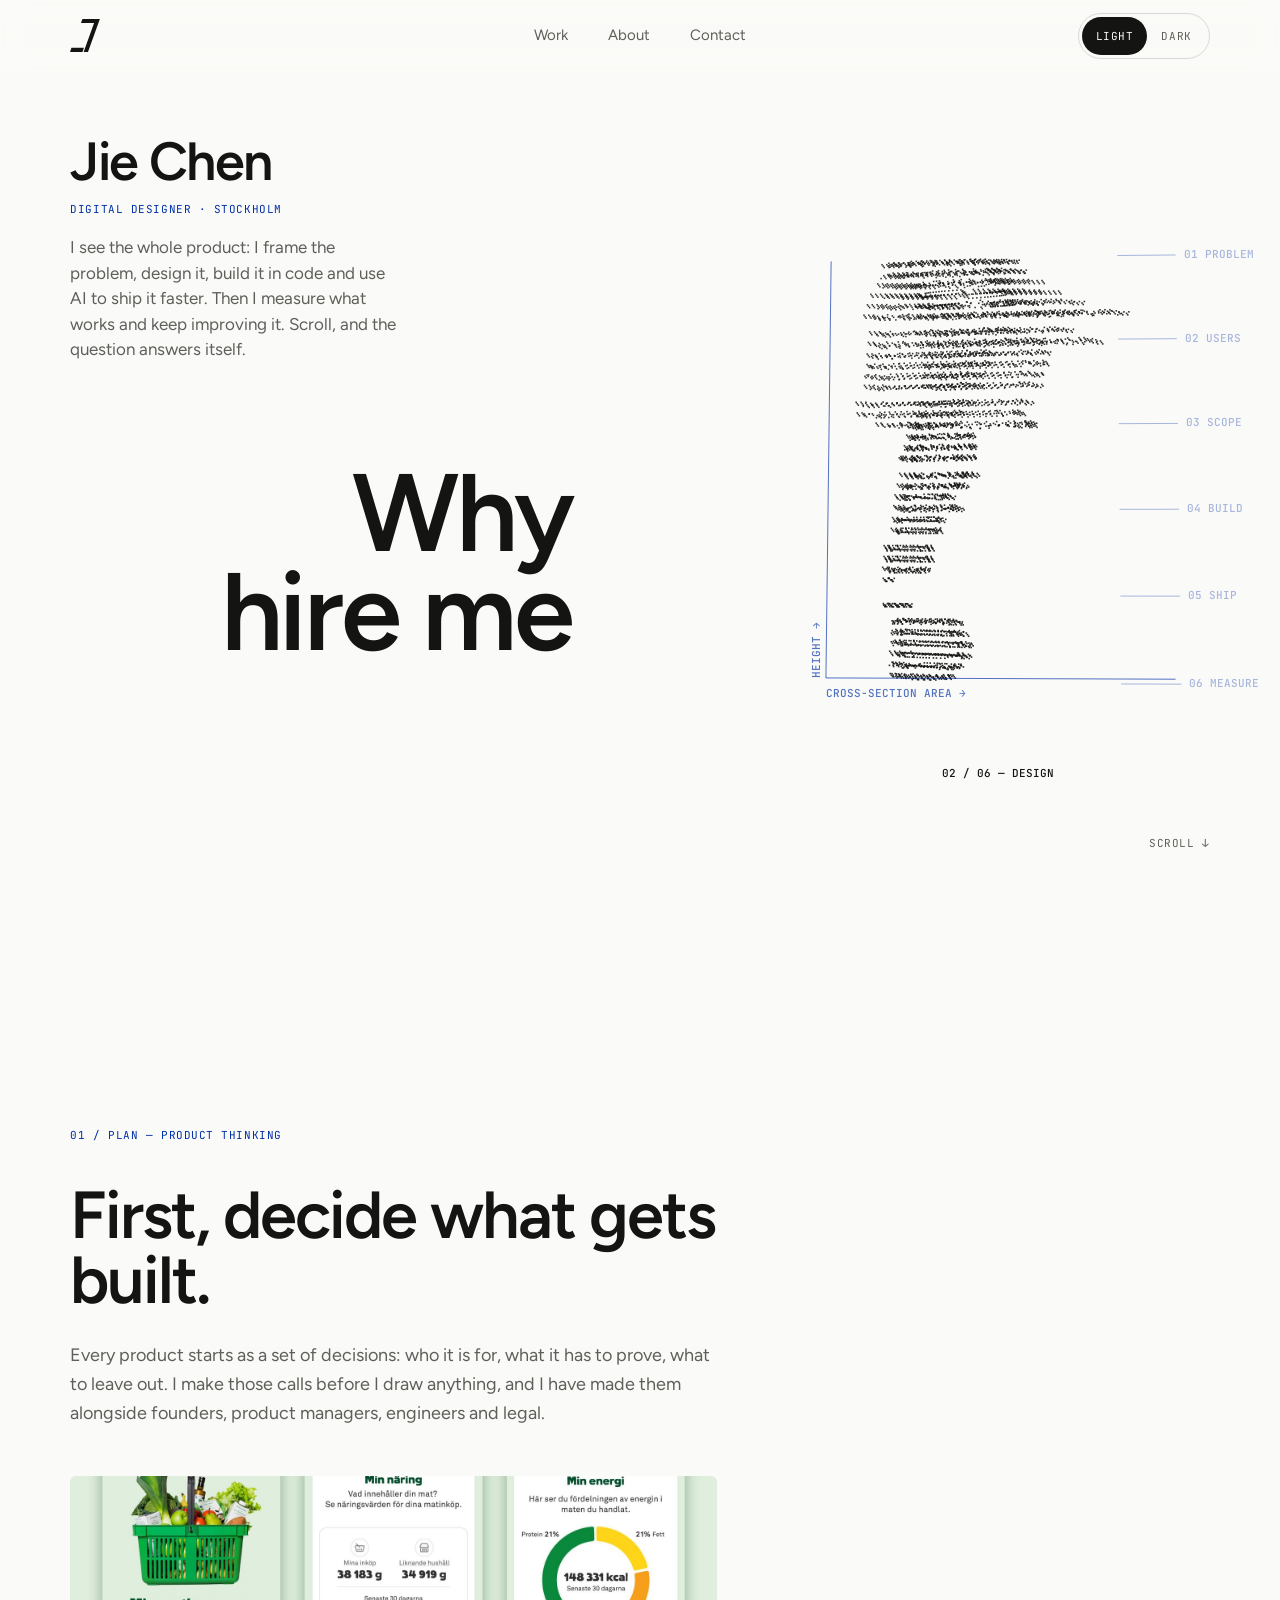
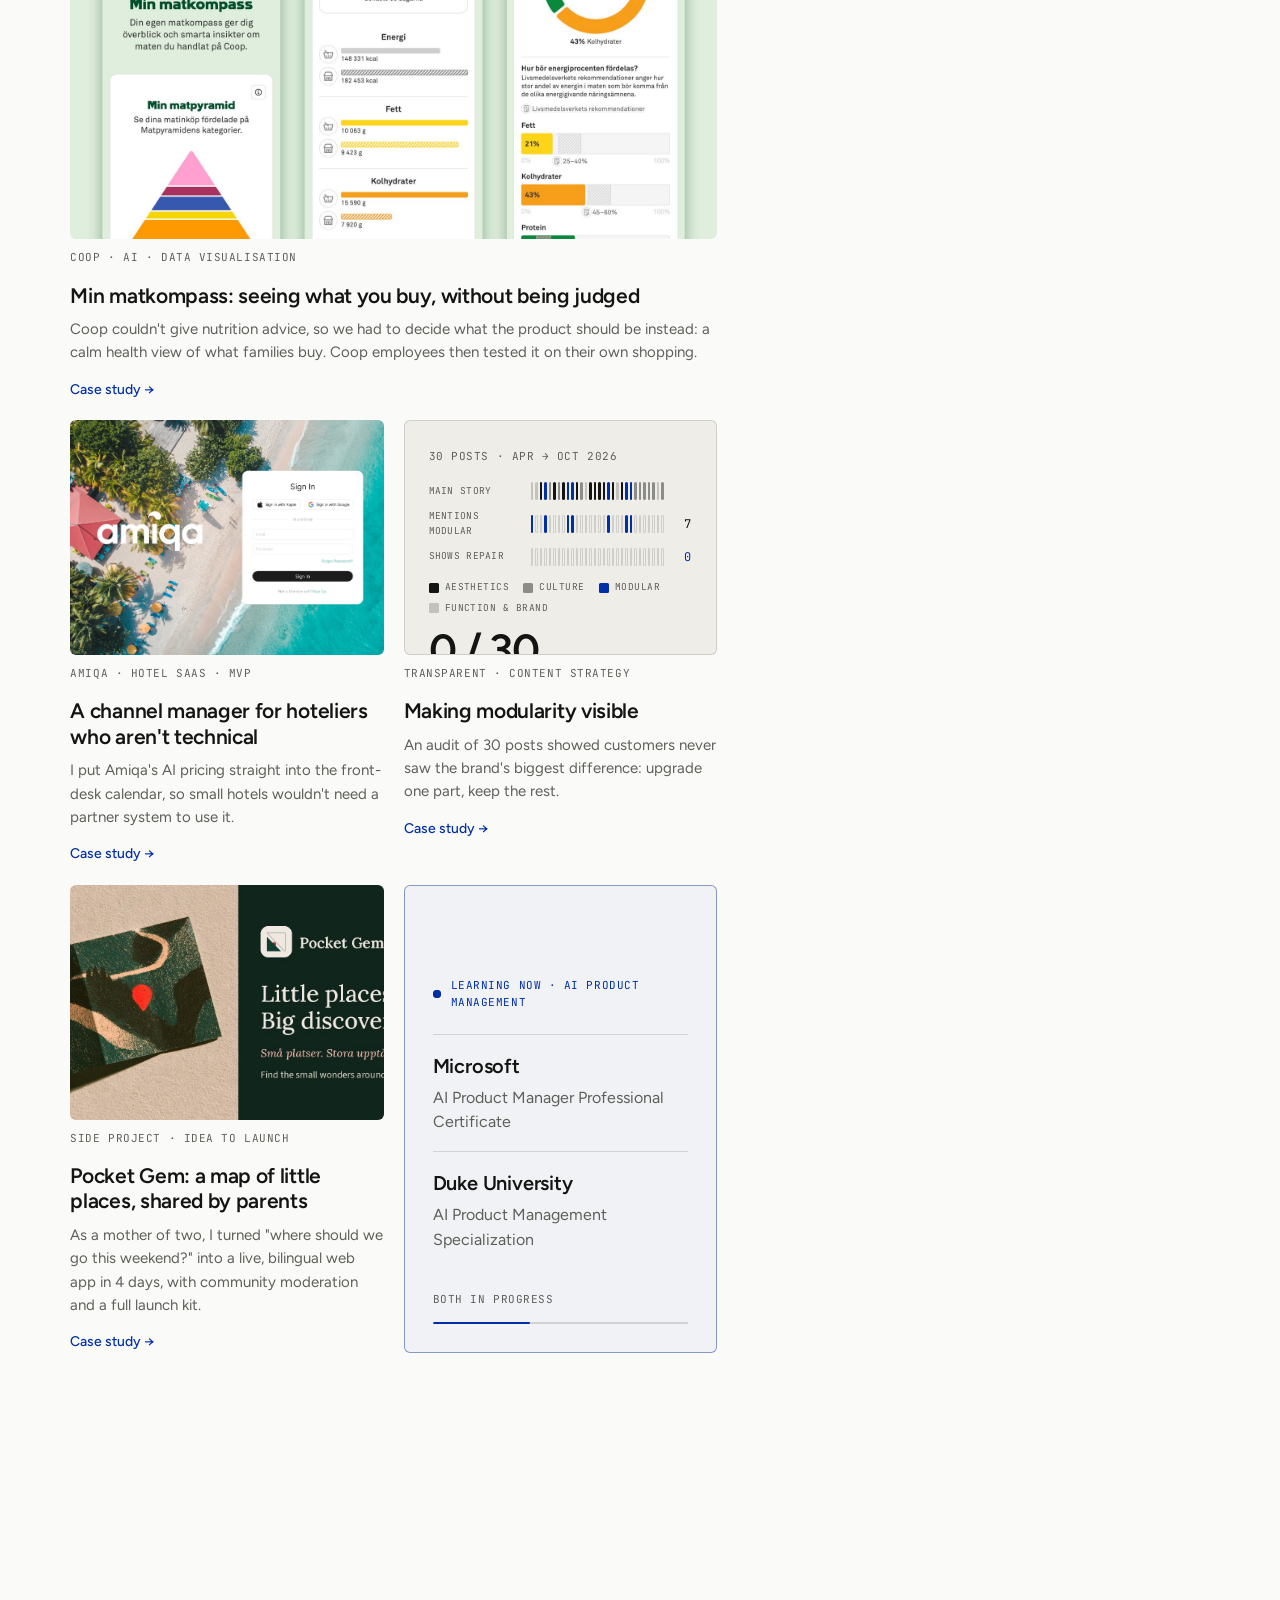
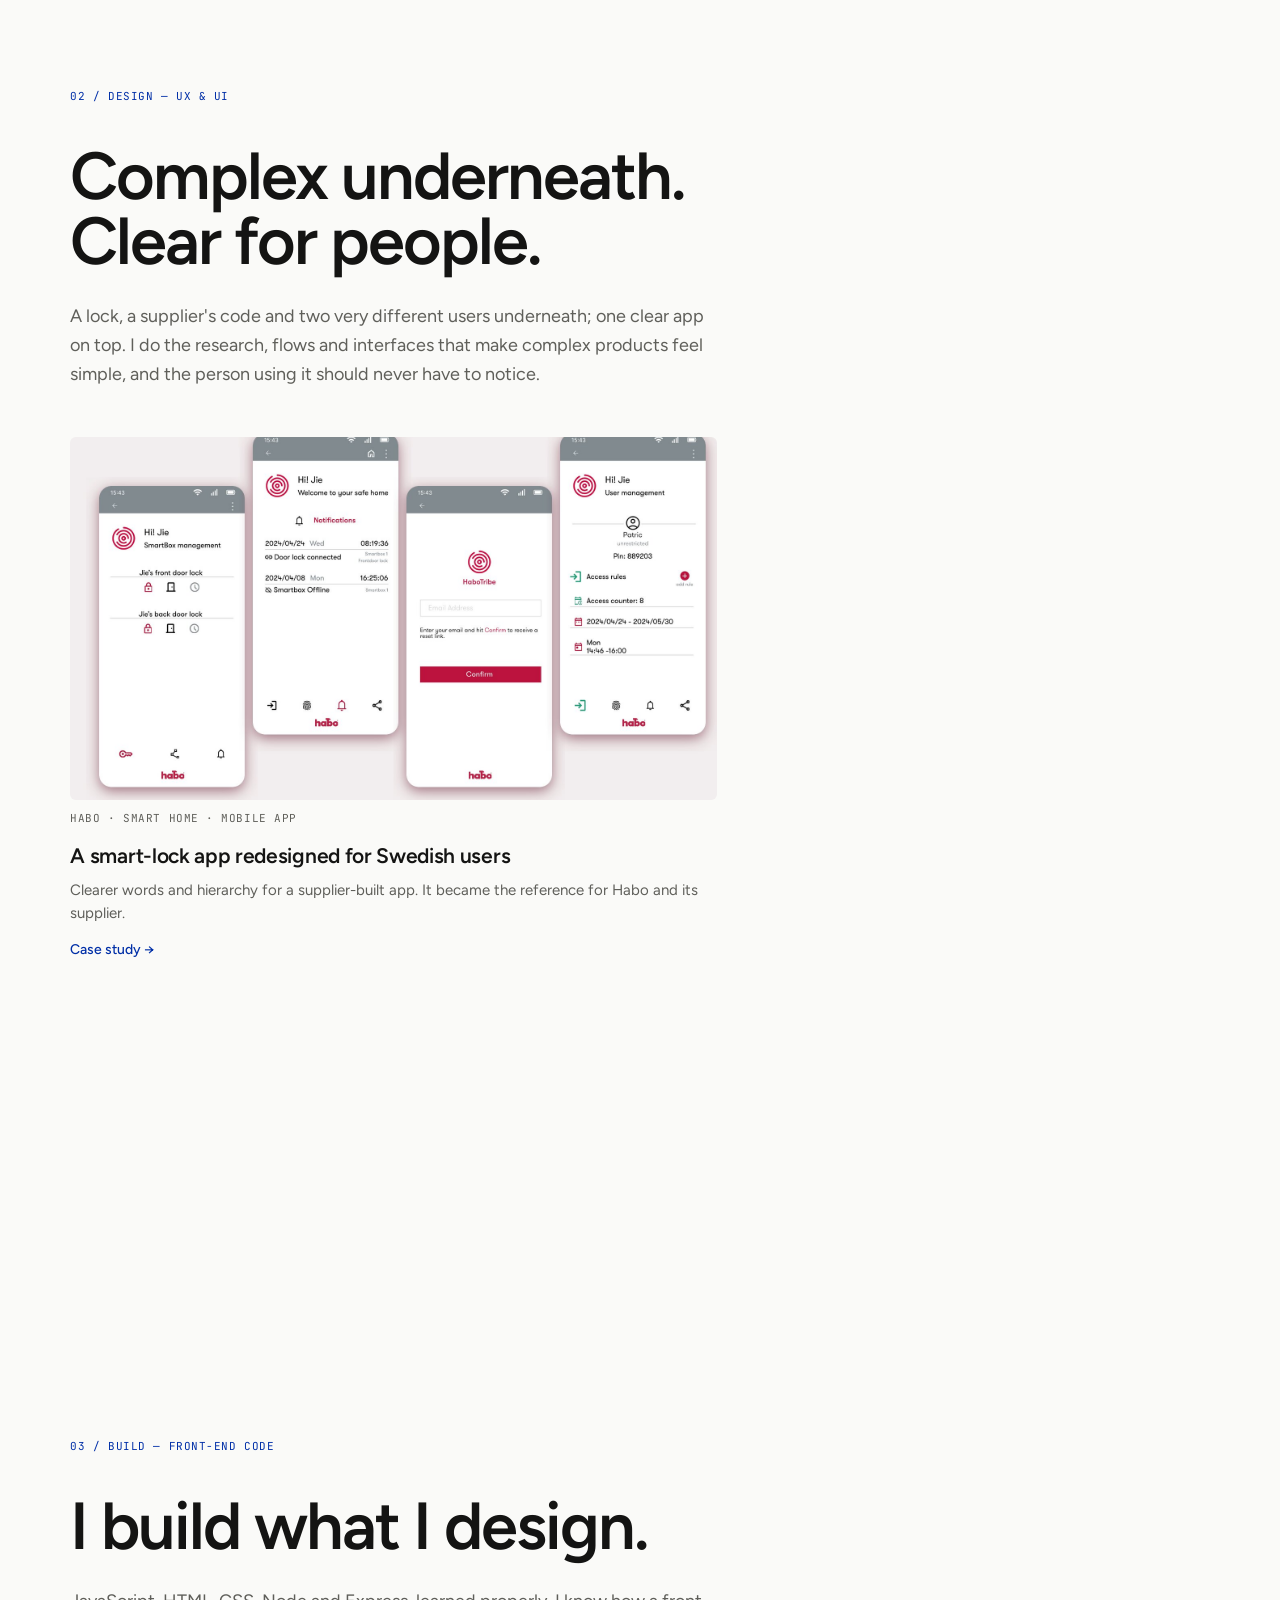
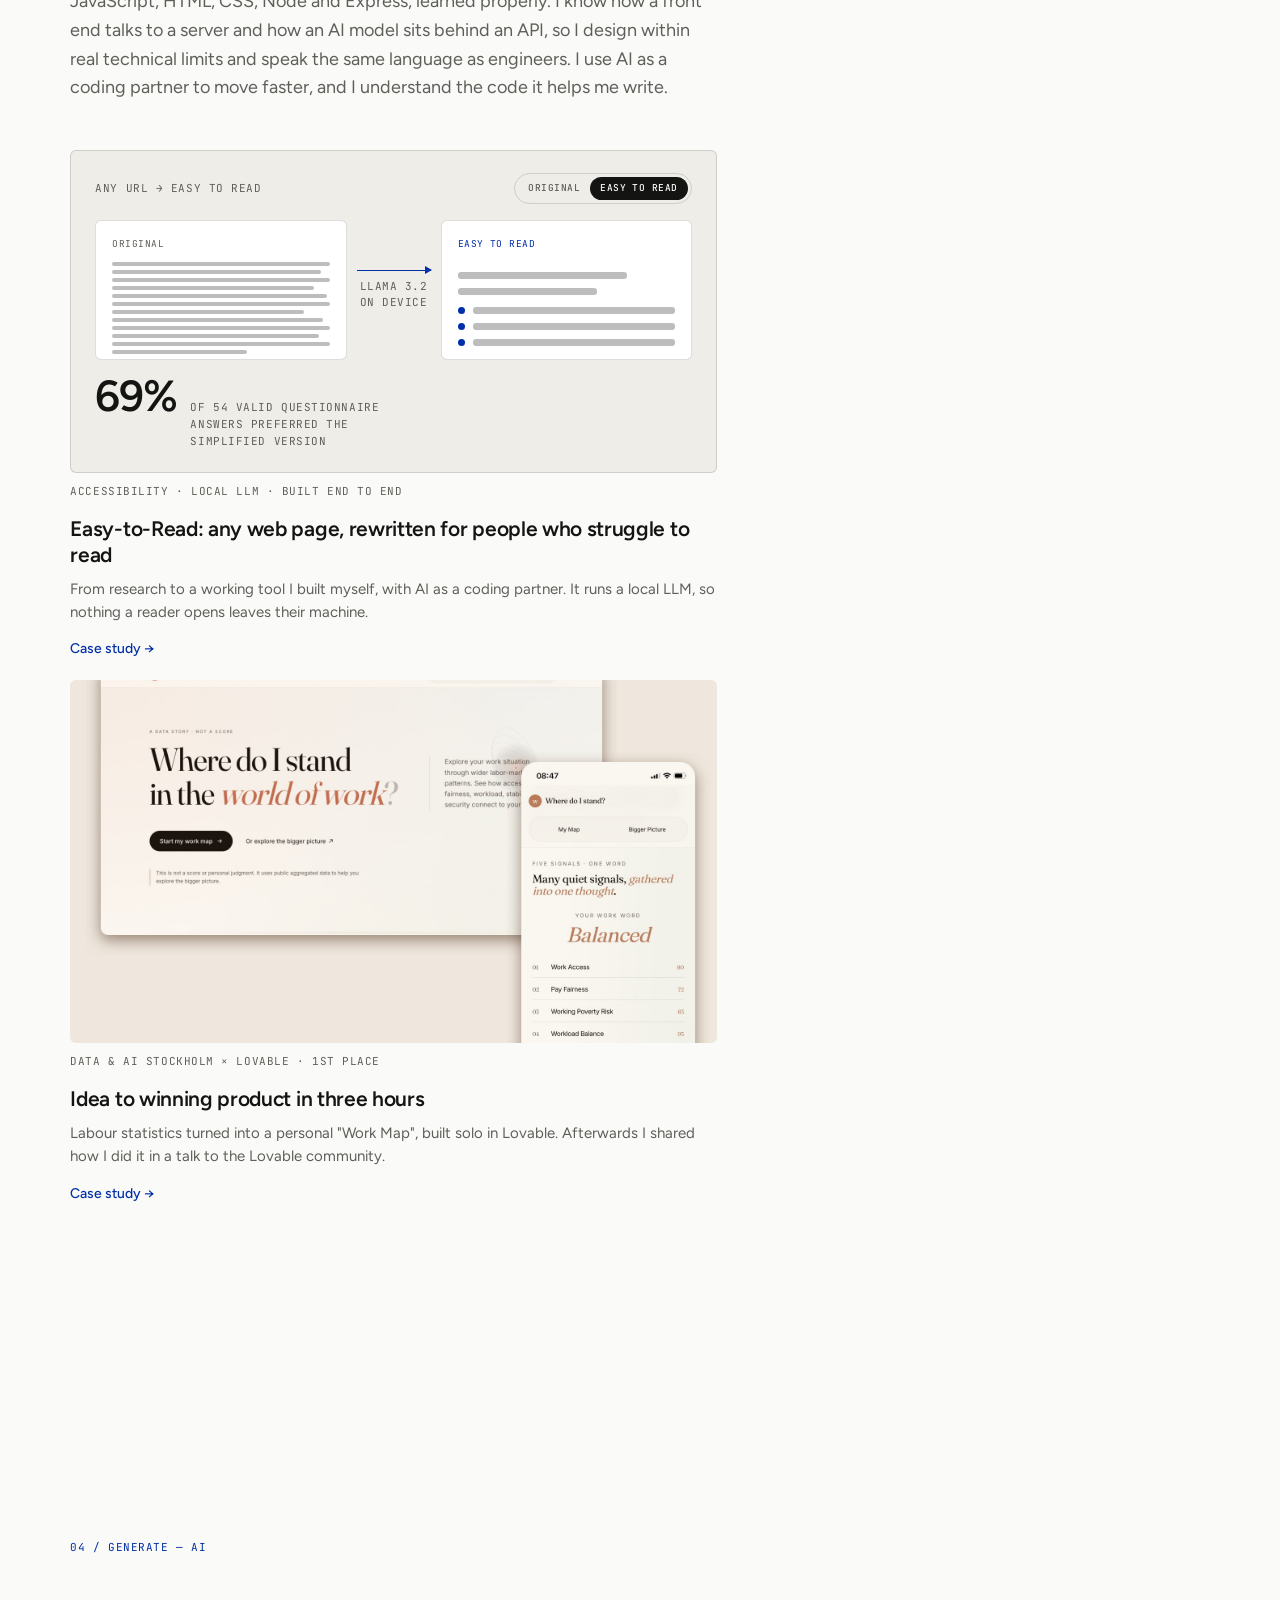
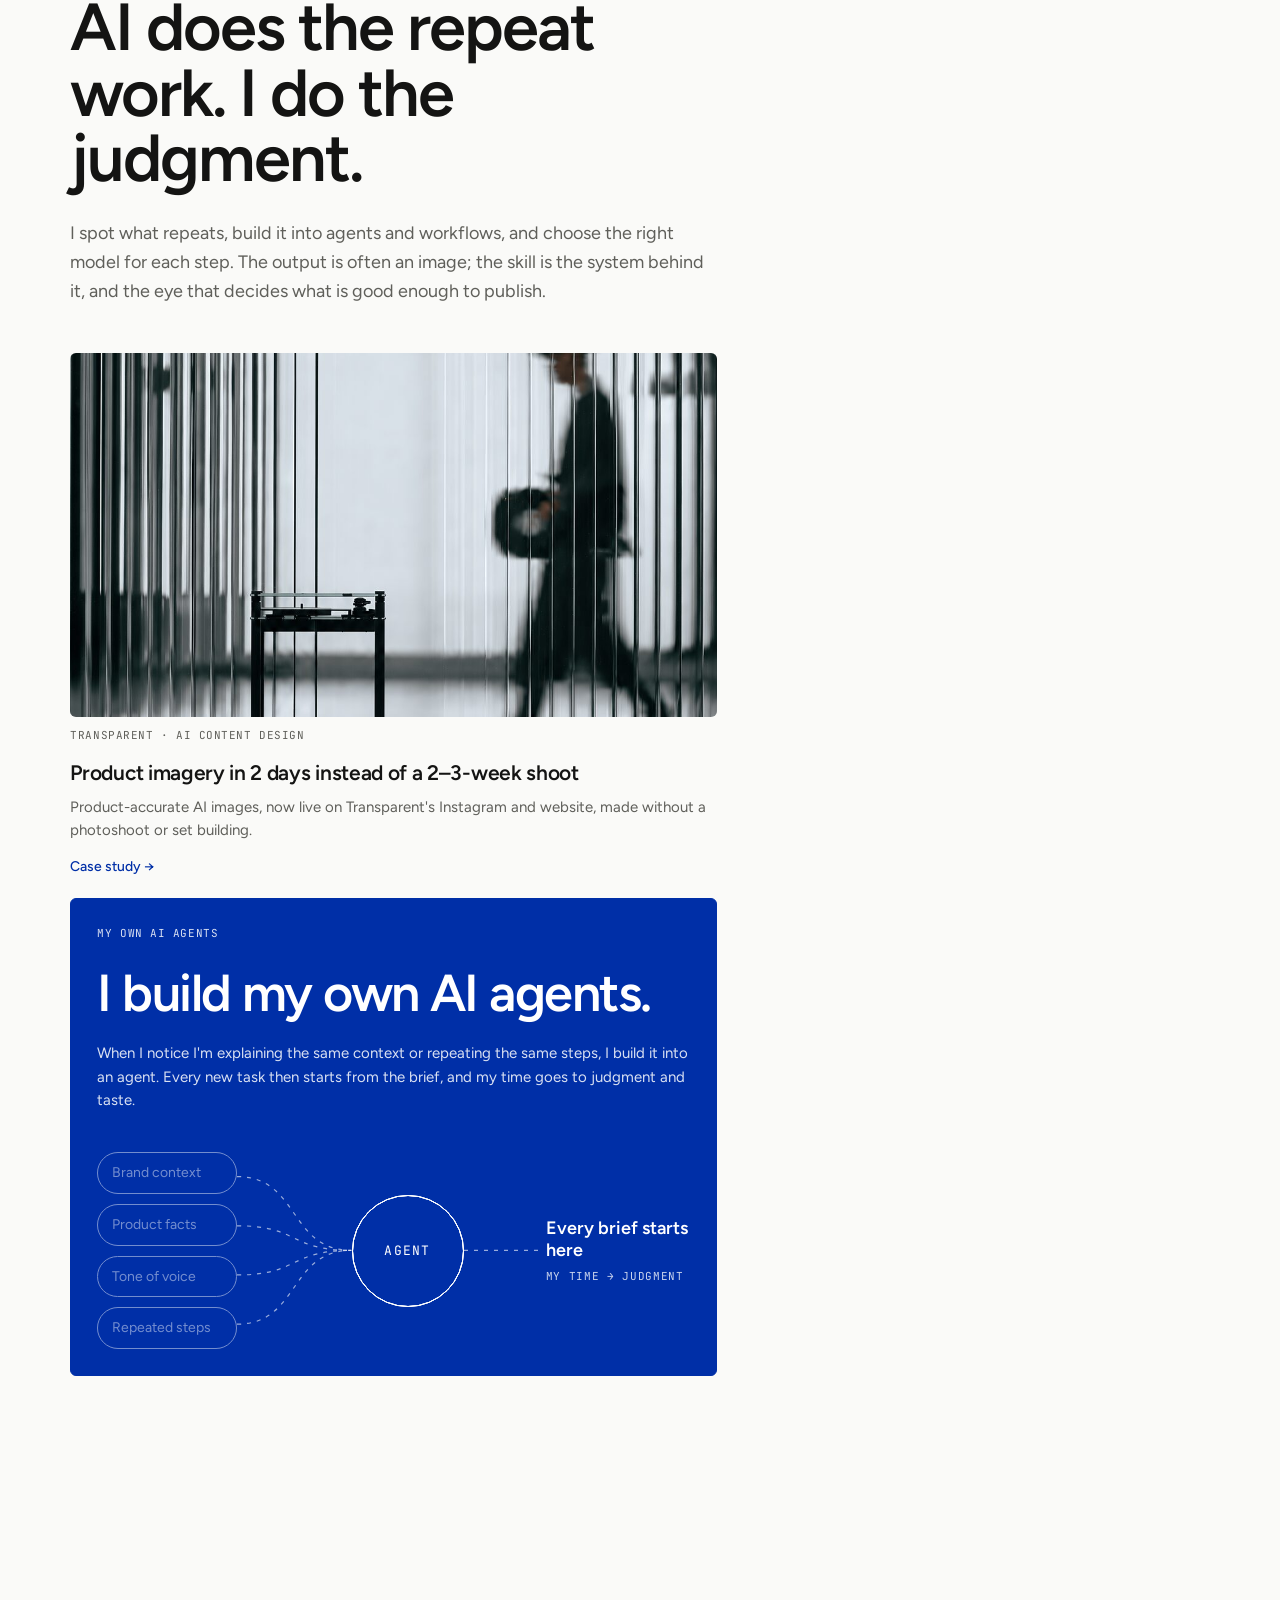
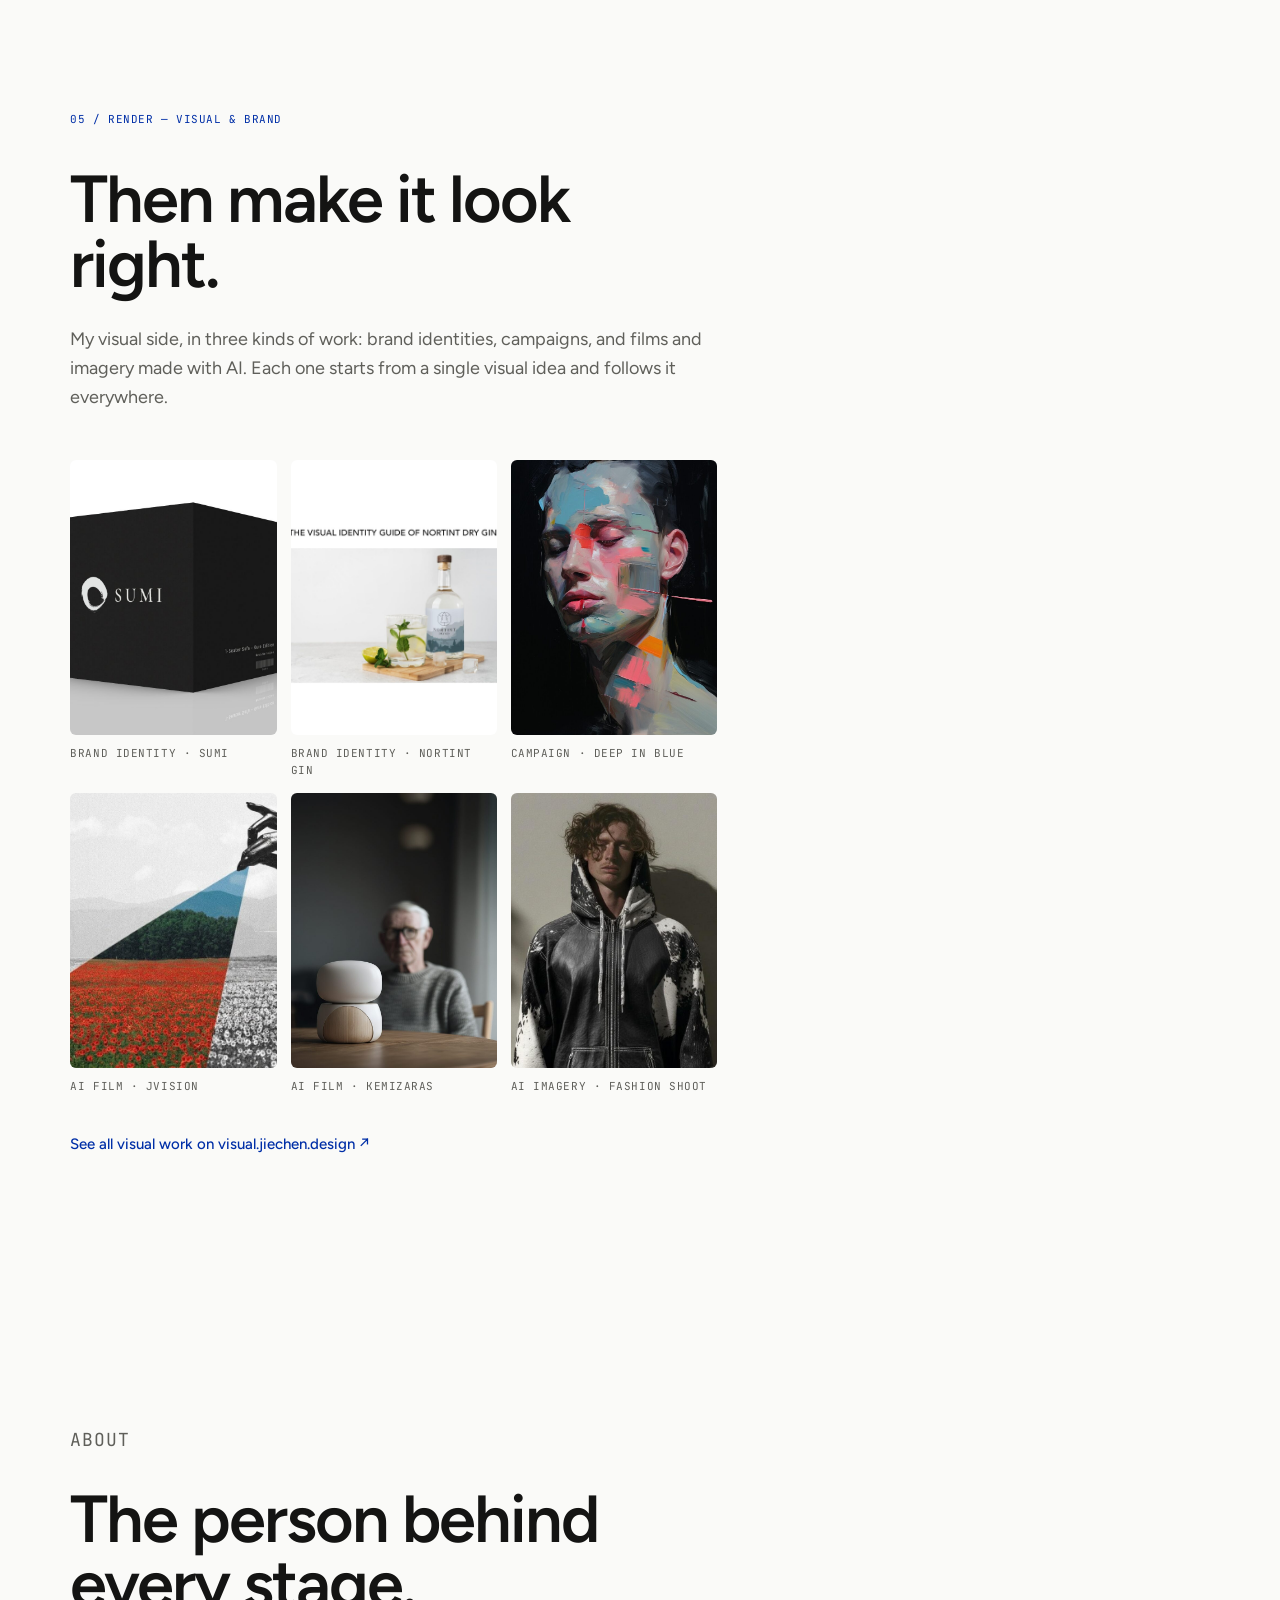
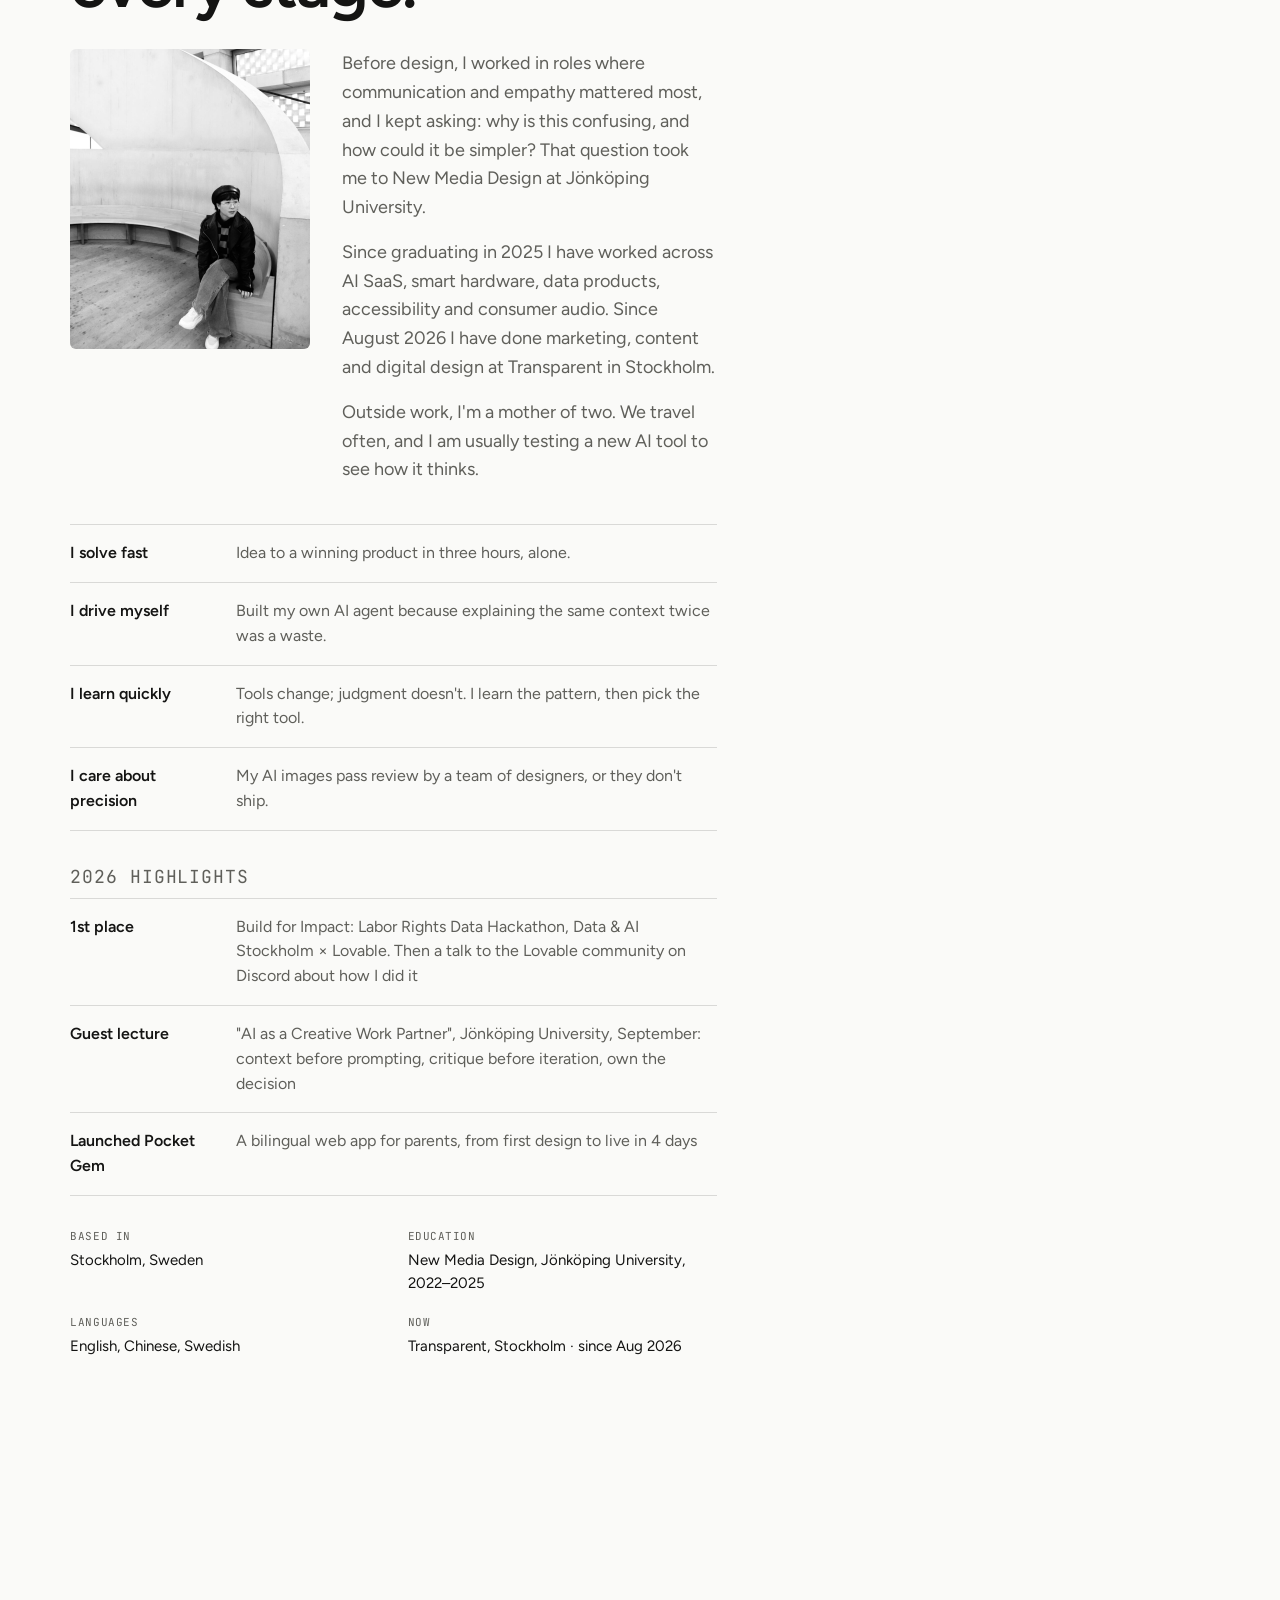
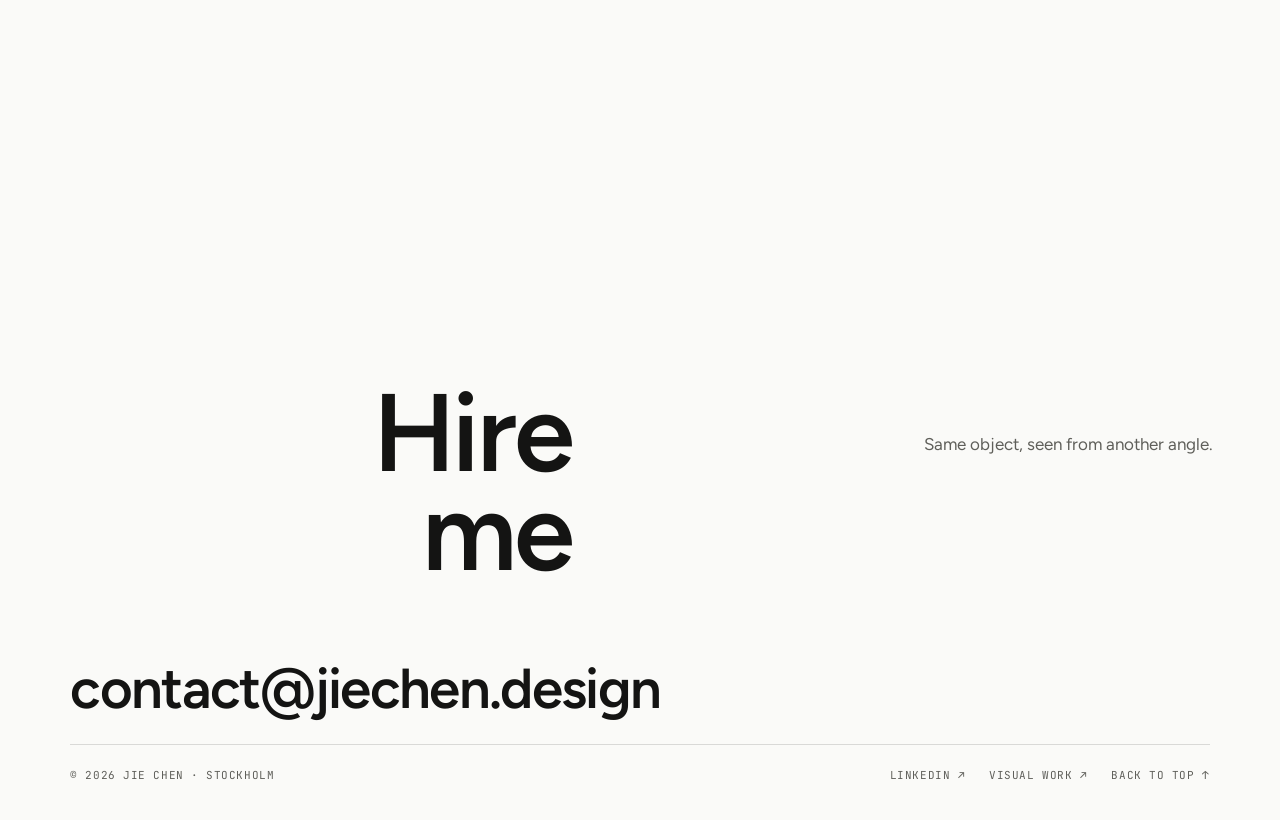
==== commit e8f42d24: "Generate: one animated agent highlight instead of repeated cards; Render: visual and brand work only" ====
--- a/index.html
+++ b/index.html
@@ -120,6 +120,33 @@
 .card .tag { color: var(--soft); }
 .card .more { margin-top: 4px; font-size: 14px; font-weight: 500; color: var(--acc); }
 .card.note { padding: 26px; border: 1px solid var(--line); border-radius: 6px; background: var(--card); transition: background-color .6s, border-color .6s; }
+.agent .ag-h { font-family: var(--display); font-size: clamp(30px, 4.2vw, 52px); line-height: 1.05; letter-spacing: -0.03em; margin: 14px 0 12px; }
+.agent > p { max-width: 62ch; }
+.ag { margin-top: 30px; display: grid; grid-template-columns: minmax(130px, 1.1fr) minmax(40px, .9fr) auto minmax(30px, .6fr) minmax(150px, 1.1fr); align-items: center; }
+.ag-in { list-style: none; margin: 0; padding: 0; display: grid; gap: 10px; }
+.ag-in li { font-size: 14px; padding: 9px 14px; border: 1px solid currentColor; border-radius: 999px; opacity: .45; animation: agPill 4s var(--ease) infinite; white-space: nowrap; }
+.ag-in li:nth-child(2) { animation-delay: .5s; } .ag-in li:nth-child(3) { animation-delay: 1s; } .ag-in li:nth-child(4) { animation-delay: 1.5s; }
+.ag-lines { width: 100%; height: 100%; min-height: 180px; overflow: visible; }
+.ag-outl { min-height: 20px; }
+.ag-lines path { fill: none; stroke: currentColor; stroke-width: 1.2; vector-effect: non-scaling-stroke; stroke-dasharray: 4 6; opacity: .6; animation: agFlow 1.6s linear infinite; }
+.ag-core { position: relative; width: 112px; height: 112px; border-radius: 50%; border: 1.5px solid currentColor; display: flex; align-items: center; justify-content: center; }
+.ag-core span { font-size: 13px; letter-spacing: .1em; text-transform: uppercase; }
+.ag-core::before, .ag-core::after { content: ""; position: absolute; inset: -1px; border-radius: 50%; border: 1px solid currentColor; animation: agRing 3s ease-out infinite; }
+.ag-core::after { animation-delay: 1.5s; }
+.ag-out { display: flex; flex-direction: column; gap: 6px; padding-left: 6px; }
+.ag-out b { font-size: 18px; font-weight: 600; line-height: 1.25; }
+.ag-out span { font-size: 11px; letter-spacing: .06em; text-transform: uppercase; opacity: .8; }
+@keyframes agPill { 0%, 100% { opacity: .45; } 15%, 35% { opacity: 1; } }
+@keyframes agFlow { to { stroke-dashoffset: -20; } }
+@keyframes agRing { 0% { transform: scale(1); opacity: .6; } 100% { transform: scale(1.6); opacity: 0; } }
+@media (max-width: 760px) {
+  .ag { grid-template-columns: 1fr; justify-items: start; gap: 14px; }
+  .ag-in { grid-template-columns: 1fr 1fr; width: 100%; }
+  .ag-lines { display: none; }
+  .ag-core { width: 92px; height: 92px; margin: 6px 0; }
+  .ag-out { padding-left: 0; }
+}
+@media (prefers-reduced-motion: reduce) { .ag-in li, .ag-lines path, .ag-core::before, .ag-core::after { animation: none; } .ag-in li { opacity: 1; } }
 .tools .tl { list-style: none; margin: 22px 0 0; padding: 0; display: grid; grid-template-columns: repeat(4, 1fr); gap: 1px; background: var(--line); border: 1px solid var(--line); border-radius: 6px; overflow: hidden; }
 .tools .tl li { background: var(--card); padding: 16px; display: flex; flex-direction: column; gap: 6px; transition: background-color .6s; }
 .tools .tl-k { font-size: 10px; letter-spacing: .06em; text-transform: uppercase; color: var(--acc); }
@@ -563,8 +590,8 @@
   <section class="ch" id="ai" data-stage="4" aria-labelledby="ai-h">
     <div class="ch-in">
       <p class="ch-num mono rv">04 / Generate — AI</p>
-      <h2 class="disp rv" id="ai-h">AI that gets it exactly right.</h2>
-      <p class="ch-body rv">In commercial work, AI is only useful if the product looks exactly like the product. I know what each AI tool does best, and connect them with traditional tools into workflows that a team of critical designers will sign off.</p>
+      <h2 class="disp rv" id="ai-h">AI does the repeat work. I do the judgment.</h2>
+      <p class="ch-body rv">I spot what repeats, build it into agents and workflows, and choose the right model for each step. The output is often an image; the skill is the system behind it, and the eye that decides what is good enough to publish.</p>
       <div class="cards">
         <a class="card wide rv" href="#transparent-ai">
           <div class="media"><img src="assets/tr-stand.jpg" alt="Transparent turntable on its stand behind ribbed glass, a figure walking past" loading="lazy"></div>
@@ -573,29 +600,19 @@
           <p>Product-accurate AI images, now live on Transparent's Instagram and website, made without a photoshoot or set building.</p>
           <span class="more">Case study →</span>
         </a>
-        <div class="card wide note tools rv">
-          <span class="tag mono">Right tool, right job</span>
-          <h3>I know what each AI tool is best at, and when to use it</h3>
-          <p>No single model does everything well. Choosing the right one for each step is what makes the result fast <i>and</i> exact.</p>
-          <ul class="tl"><li><span class="mono tl-k">Mood</span><b>Midjourney</b><span class="tl-d">First looks, new scenes and art direction, when the feeling matters most.</span></li><li><span class="mono tl-k">Consistency</span><b>Nano Banana</b><span class="tl-d">Keeping the same product or model true across angles and edits.</span></li><li><span class="mono tl-k">Precise edits</span><b>ChatGPT image</b><span class="tl-d">Targeted changes that follow exact instructions, like a new background.</span></li><li><span class="mono tl-k">Motion</span><b>Seedance</b><span class="tl-d">Turning approved stills into short video, together with Midjourney.</span></li><li><span class="mono tl-k">Film</span><b>Veo · Runway</b><span class="tl-d">Longer shots and branded video, directed shot by shot.</span></li><li><span class="mono tl-k">Sound</span><b>ElevenLabs · Suno</b><span class="tl-d">Voice and music, so a film is finished, not just generated.</span></li><li><span class="mono tl-k">All in one</span><b>ArtCraft · Artlist</b><span class="tl-d">Several models in one place, when a project needs many of them at once.</span></li><li><span class="mono tl-k">Precision</span><b>Adobe</b><span class="tl-d">Selections, retouching and the final pixel, wherever AI drifts.</span></li></ul>
+
+        <div class="card wide note feature agent rv">
+          <span class="tag mono">My own AI agents</span>
+          <h3 class="ag-h">I build my own AI agents.</h3>
+          <p>When I notice I'm explaining the same context or repeating the same steps, I build it into an agent. Every new task then starts from the brief, and my time goes to judgment and taste.</p>
+          <div class="ag" aria-hidden="true">
+            <ul class="ag-in"><li>Brand context</li><li>Product facts</li><li>Tone of voice</li><li>Repeated steps</li></ul>
+            <svg class="ag-lines" viewBox="0 0 100 100" preserveAspectRatio="none"><path d="M0 12.5 C 55 12.5, 45 50, 100 50"/><path d="M0 37.5 C 55 37.5, 45 50, 100 50"/><path d="M0 62.5 C 55 62.5, 45 50, 100 50"/><path d="M0 87.5 C 55 87.5, 45 50, 100 50"/></svg>
+            <div class="ag-core"><span class="mono">Agent</span></div>
+            <svg class="ag-lines ag-outl" viewBox="0 0 100 100" preserveAspectRatio="none"><path d="M0 50 L100 50"/></svg>
+            <div class="ag-out"><b>Every brief starts here</b><span class="mono">My time → judgment</span></div>
+          </div>
         </div>
-        <div class="card note feature rv">
-          <span class="tag mono">Built it myself</span>
-          <h3>An agent that remembers the brief</h3>
-          <p>I noticed which context and steps I repeated for every image, and put them into an agent. Now each image starts from the brief, and my time goes to judgment.</p>
-        </div>
-        <div class="card note rv">
-          <span class="tag mono">Localisation workflow</span>
-          <h3>2 weeks → 1 day</h3>
-          <p>A 21-page InDesign document translated into dozens of languages directly through AI, with the layout intact.</p>
-        </div>
-        <a class="card wide rv" href="https://visual.jiechen.design/">
-          <div class="media"><img src="assets/v-jvision.jpg" alt="Still from the JVISION AI branding film" loading="lazy"></div>
-          <span class="tag mono">Creative AI · visual.jiechen.design</span>
-          <h3>Films, fashion shoots and prompt systems</h3>
-          <p>Midjourney, Nano Banana, Veo, Runway, ElevenLabs and Suno, directed toward one visual idea at a time.</p>
-          <span class="more">See the collection ↗</span>
-        </a>
       </div>
     </div>
   </section>
@@ -603,21 +620,18 @@
   <!-- 05 · Render -->
   <section class="ch" id="visual" data-stage="5" aria-labelledby="visual-h">
     <div class="ch-in">
-      <p class="ch-num mono rv">05 / Render — visual &amp; 3D</p>
-      <h2 class="disp rv" id="visual-h">Then make it real.</h2>
-      <p class="ch-body rv">Material, light and motion: the stage where a product starts to sell itself. Adobe and Blender when control matters, AI when speed does.</p>
+      <p class="ch-num mono rv">05 / Render — visual &amp; brand</p>
+      <h2 class="disp rv" id="visual-h">Then make it look right.</h2>
+      <p class="ch-body rv">My visual side, in three kinds of work: brand identities, campaigns, and films and imagery made with AI. Each one starts from a single visual idea and follows it everywhere.</p>
       <div class="gallery">
-        <figure class="rv"><div class="media"><img src="assets/tr-cartridge.jpg" alt="Close-up of a Transparent tonearm with a blue Ortofon 2M cartridge and its coloured signal wires" loading="lazy"></div><figcaption class="mono">Transparent · turntable detail</figcaption></figure>
-        <figure class="rv"><div class="media"><img src="assets/tr-brutalist-fog.jpg" alt="Brutalist speaker in warm orange fog" loading="lazy"></div><figcaption class="mono">Transparent · Brutalist</figcaption></figure>
-        <figure class="rv"><div class="media"><img src="assets/tr-acoustic-after.jpg" alt="Close-up of the drivers on a white Acoustic Sculpture speaker" loading="lazy"></div><figcaption class="mono">Transparent · Acoustic Sculpture</figcaption></figure>
-        <figure class="rv"><div class="media"><img src="assets/v-sumi.jpg" alt="SUMI furniture brand: packaging with a brush-circle logo" loading="lazy"></div><figcaption class="mono">SUMI · furniture branding</figcaption></figure>
-        <figure class="rv"><div class="media"><img src="assets/tr-brutalist-beam.jpg" alt="Brutalist speaker from above in a beam of light" loading="lazy"></div><figcaption class="mono">Transparent · light study</figcaption></figure>
-        <figure class="rv"><div class="media"><img src="assets/v-kemizaras.jpg" alt="Kemizaras: an elderly man at a table beside a small white monitoring robot" loading="lazy"></div><figcaption class="mono">Kemizaras · AI branding film</figcaption></figure>
-        <figure class="rv"><div class="media"><img src="assets/v-nortint.jpg" alt="Nortint Dry Gin bottle identity" loading="lazy"></div><figcaption class="mono">Nortint · gin identity</figcaption></figure>
-        <figure class="rv"><div class="media"><img src="assets/v-deep-blue.jpg" alt="Deep in Blue exhibition campaign visual" loading="lazy"></div><figcaption class="mono">Deep in Blue · exhibition</figcaption></figure>
-        <figure class="rv"><div class="media"><img src="assets/v-fashion.jpg" alt="AI fashion product shoot: model in a jacket, front view" loading="lazy"></div><figcaption class="mono">AI fashion product shoot</figcaption></figure>
+        <figure class="rv"><div class="media"><img src="assets/v-sumi.jpg" alt="SUMI furniture brand: packaging with a brush-circle logo" loading="lazy"></div><figcaption class="mono">Brand identity · SUMI</figcaption></figure>
+        <figure class="rv"><div class="media"><img src="assets/v-nortint.jpg" alt="Nortint Dry Gin bottle identity" loading="lazy"></div><figcaption class="mono">Brand identity · Nortint gin</figcaption></figure>
+        <figure class="rv"><div class="media"><img src="assets/v-deep-blue.jpg" alt="Deep in Blue exhibition campaign visual" loading="lazy"></div><figcaption class="mono">Campaign · Deep in Blue</figcaption></figure>
+        <figure class="rv"><div class="media"><img src="assets/v-jvision.jpg" alt="Still from the JVISION AI branding film" loading="lazy"></div><figcaption class="mono">AI film · JVISION</figcaption></figure>
+        <figure class="rv"><div class="media"><img src="assets/v-kemizaras.jpg" alt="Kemizaras: an elderly man at a table beside a small white monitoring robot" loading="lazy"></div><figcaption class="mono">AI film · Kemizaras</figcaption></figure>
+        <figure class="rv"><div class="media"><img src="assets/v-fashion.jpg" alt="AI fashion product shoot: model in a jacket, front view" loading="lazy"></div><figcaption class="mono">AI imagery · fashion shoot</figcaption></figure>
       </div>
-      <a class="more-link rv" href="https://visual.jiechen.design/">All visual work on visual.jiechen.design ↗</a>
+      <a class="more-link rv" href="https://visual.jiechen.design/">See all visual work on visual.jiechen.design ↗</a>
     </div>
   </section>
 
@@ -1247,7 +1261,7 @@
       '<b>Translated InDesign layouts through AI:</b> a 21-page document into dozens of languages, layout intact, with no copy-paste.'
     ],
     html: '<figure class="arch wf" role="img" aria-label="My AI content workflow at Transparent in six steps: 1, I spot the context and steps I keep repeating. 2, an AI agent holds the brand context, product facts, tone and repeated steps. 3, real product photos are the base. 4, AI generates new angles and scenes. 5, I judge every image, reject any flaw and retouch in Adobe. 6, the design team reviews and it is published. Steps 1 and 5 are my judgment."><div class="wf-grid" aria-hidden="true"><div class="arch-n acc"><span class="mono">01 · Me</span><b>Spot the repeats</b><em>Which context did I explain every time? Which steps did I repeat?</em></div><div class="arch-n"><span class="mono">02 · Agent</span><b>Set up once</b><em>Brand context, product facts, tone and the repeated steps</em></div><div class="arch-n"><span class="mono">03 · Base</span><b>The real product</b><em>Real product photos in, so the product stays true</em></div><div class="arch-n"><span class="mono">04 · AI</span><b>Generate &amp; edit</b><em>New angles and scenes in Midjourney, ChatGPT image, Nano Banana</em></div><div class="arch-n acc"><span class="mono">05 · Me</span><b>Judge every image</b><em>Select for light, material and calm; reject any flaw; retouch in Adobe</em></div><div class="arch-n"><span class="mono">06 · Team</span><b>Designer review</b><em>Approved, then published on Instagram and the website</em></div></div><figcaption class="mono">The workflow · highlighted steps are where my judgment goes</figcaption></figure>',
-    toolsSel: '.tools',
+    tools: true,
     learning: 'AI makes images cheap; taste and judgment decide which ones are worth publishing. The leverage comes from noticing what repeats and putting it into a system, so my attention goes to the aesthetic decisions. With a team of designers reviewing, "almost right" doesn\'t pass.',
     result: [
       '<b>First usable, on-brand product image in 2 days</b>, against an estimated 2–3 weeks and tens of thousands of SEK for a shoot.',
@@ -1258,6 +1272,7 @@
   }
 };
 
+var TOOLS_UL = '<ul class="tl"><li><span class="mono tl-k">Mood</span><b>Midjourney</b><span class="tl-d">First looks, new scenes and art direction, when the feeling matters most.</span></li><li><span class="mono tl-k">Consistency</span><b>Nano Banana</b><span class="tl-d">Keeping the same product or model true across angles and edits.</span></li><li><span class="mono tl-k">Precise edits</span><b>ChatGPT image</b><span class="tl-d">Targeted changes that follow exact instructions, like a new background.</span></li><li><span class="mono tl-k">Motion</span><b>Seedance</b><span class="tl-d">Turning approved stills into short video, together with Midjourney.</span></li><li><span class="mono tl-k">Film</span><b>Veo · Runway</b><span class="tl-d">Longer shots and branded video, directed shot by shot.</span></li><li><span class="mono tl-k">Sound</span><b>ElevenLabs · Suno</b><span class="tl-d">Voice and music, so a film is finished, not just generated.</span></li><li><span class="mono tl-k">All in one</span><b>ArtCraft · Artlist</b><span class="tl-d">Several models in one place, when a project needs many of them at once.</span></li><li><span class="mono tl-k">Precision</span><b>Adobe</b><span class="tl-d">Selections, retouching and the final pixel, wherever AI drifts.</span></li></ul>';
 (function () {
   var box = document.getElementById('case'), body = document.getElementById('case-body'), kicker = document.getElementById('case-kicker');
   var closeBtn = document.getElementById('case-close'), lastFocus = null, open = null;
@@ -1271,7 +1286,7 @@
     h += '<section><p class="case-k mono">T — Task</p><p>' + c.task + '</p></section>';
     h += '<section><p class="case-k mono">A — Action</p><ul>' + c.action.map(function (a) { return '<li>' + a + '</li>'; }).join('') + '</ul></section>';
     if (c.html) h += c.html;
-    if (c.toolsSel) { var tm = document.querySelector(c.toolsSel); if (tm) h += '<figure class="case-tools">' + tm.querySelector('.tl').outerHTML + '<figcaption class="mono">Right tool, right job · what each tool is best at</figcaption></figure>'; }
+    if (c.tools) h += '<figure class="case-tools">' + TOOLS_UL + '<figcaption class="mono">Right tool, right job · what each tool is best at</figcaption></figure>';
     if (c.deck) h += '<figure class="case-deck"><div class="deck-box"><iframe src="' + c.deck[0] + '" title="' + c.deck[1].replace(/"/g, '&quot;') + '" loading="lazy"></iframe></div><figcaption class="mono"><span>' + c.deck[2] + '</span><a href="' + c.deck[0] + '" target="_blank" rel="noopener">Open full screen ↗</a></figcaption></figure>';
     if (c.figs) h += c.figs.map(function (q) { return '<figure class="case-fig"><img src="' + q[0] + '" alt="' + q[1].replace(/"/g, '&quot;') + '" loading="lazy"><figcaption class="mono">' + q[2] + '</figcaption></figure>'; }).join('');
     if (c.pair) h += '<figure class="case-pair' + (c.pairNatural ? ' natural' : '') + '">' + c.pair.map(function (q) { return '<div><img src="' + q[0] + '" alt="' + q[1].replace(/"/g, '&quot;') + '" loading="lazy"><figcaption class="mono">' + q[2] + '</figcaption></div>'; }).join('') + '</figure>';
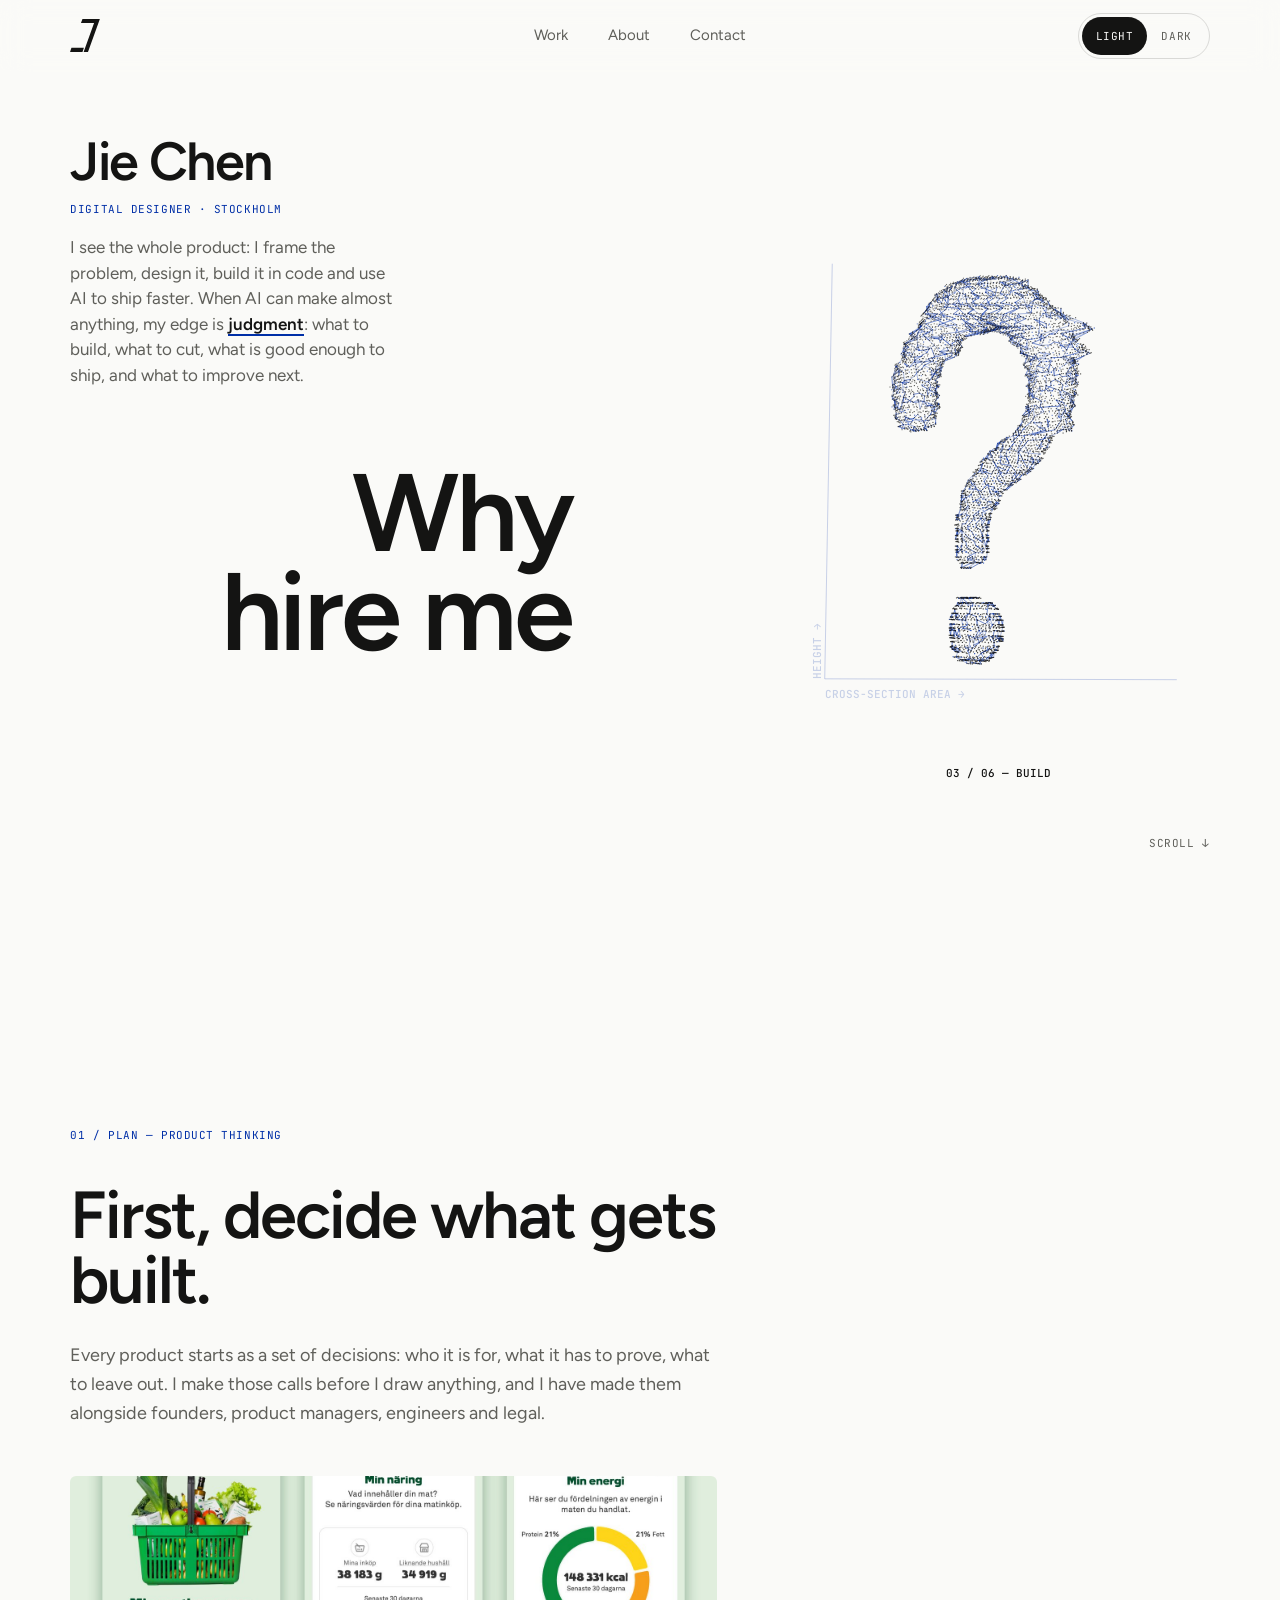
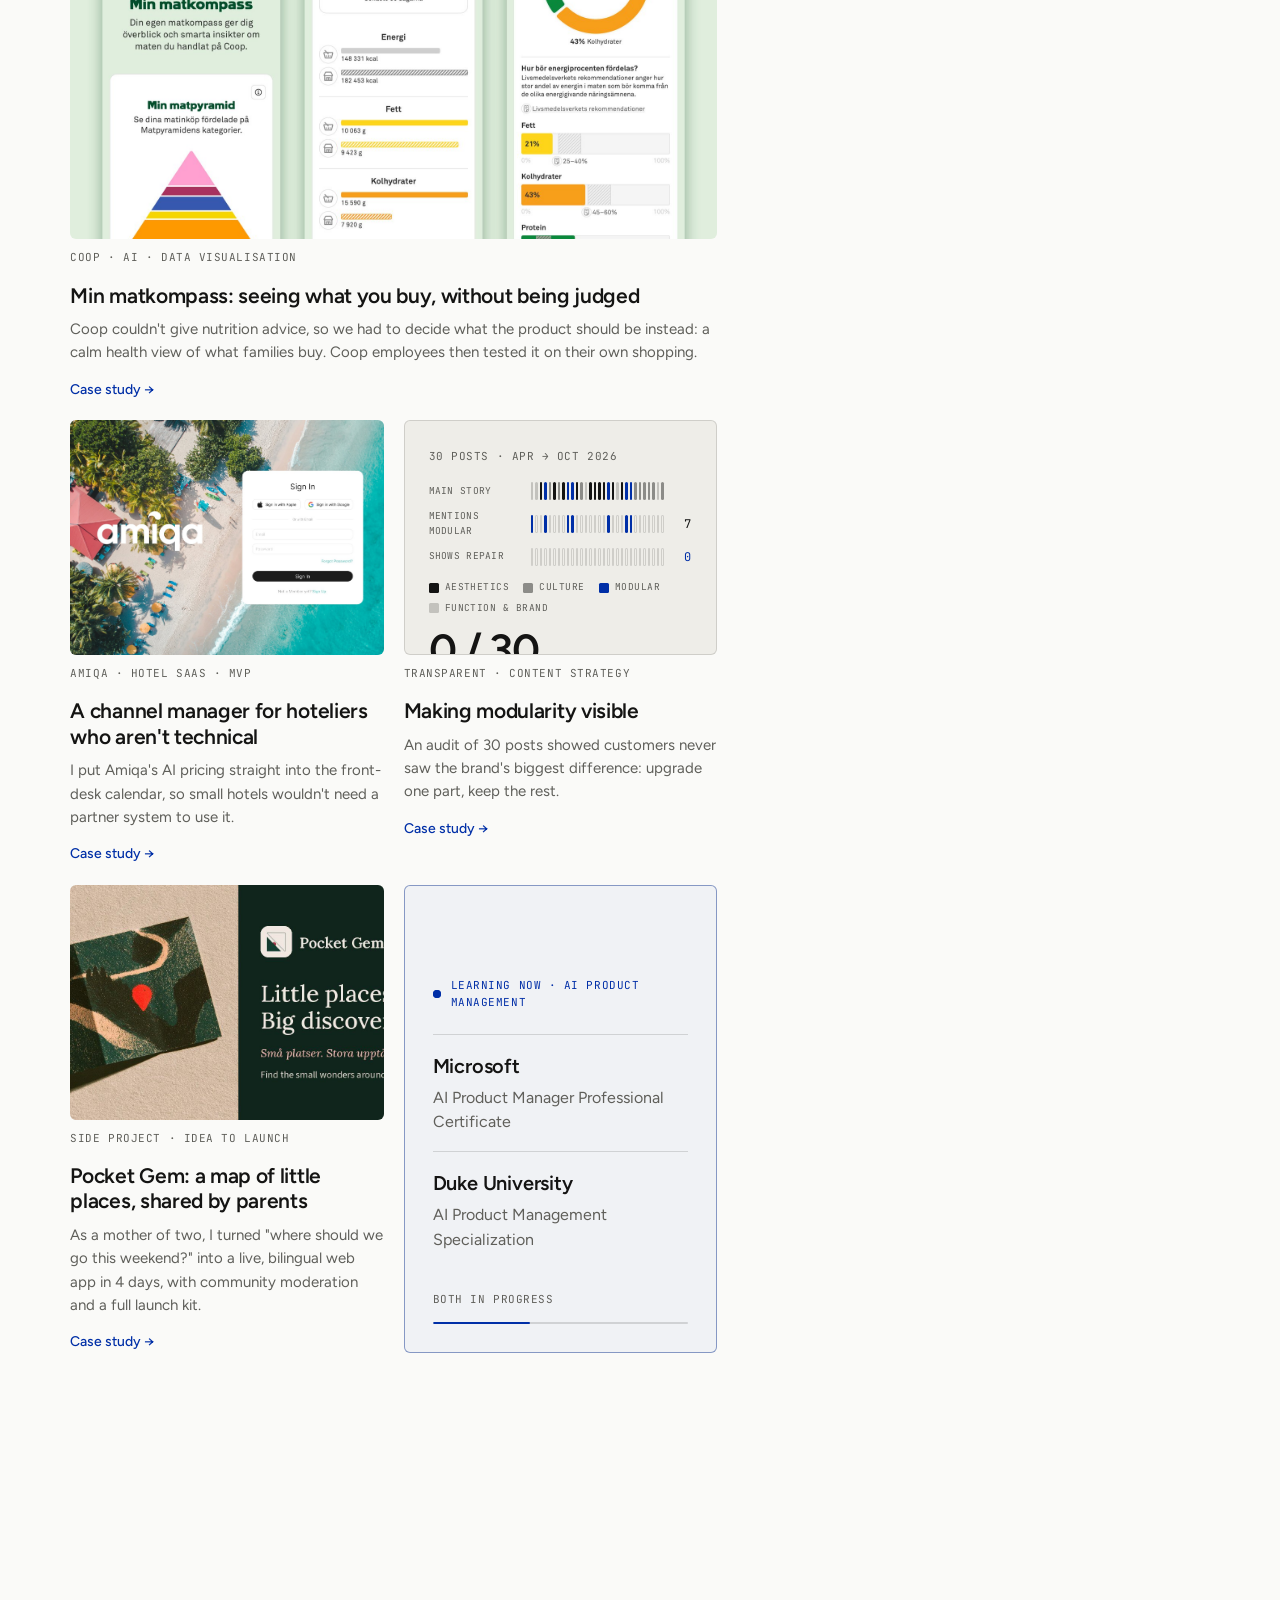
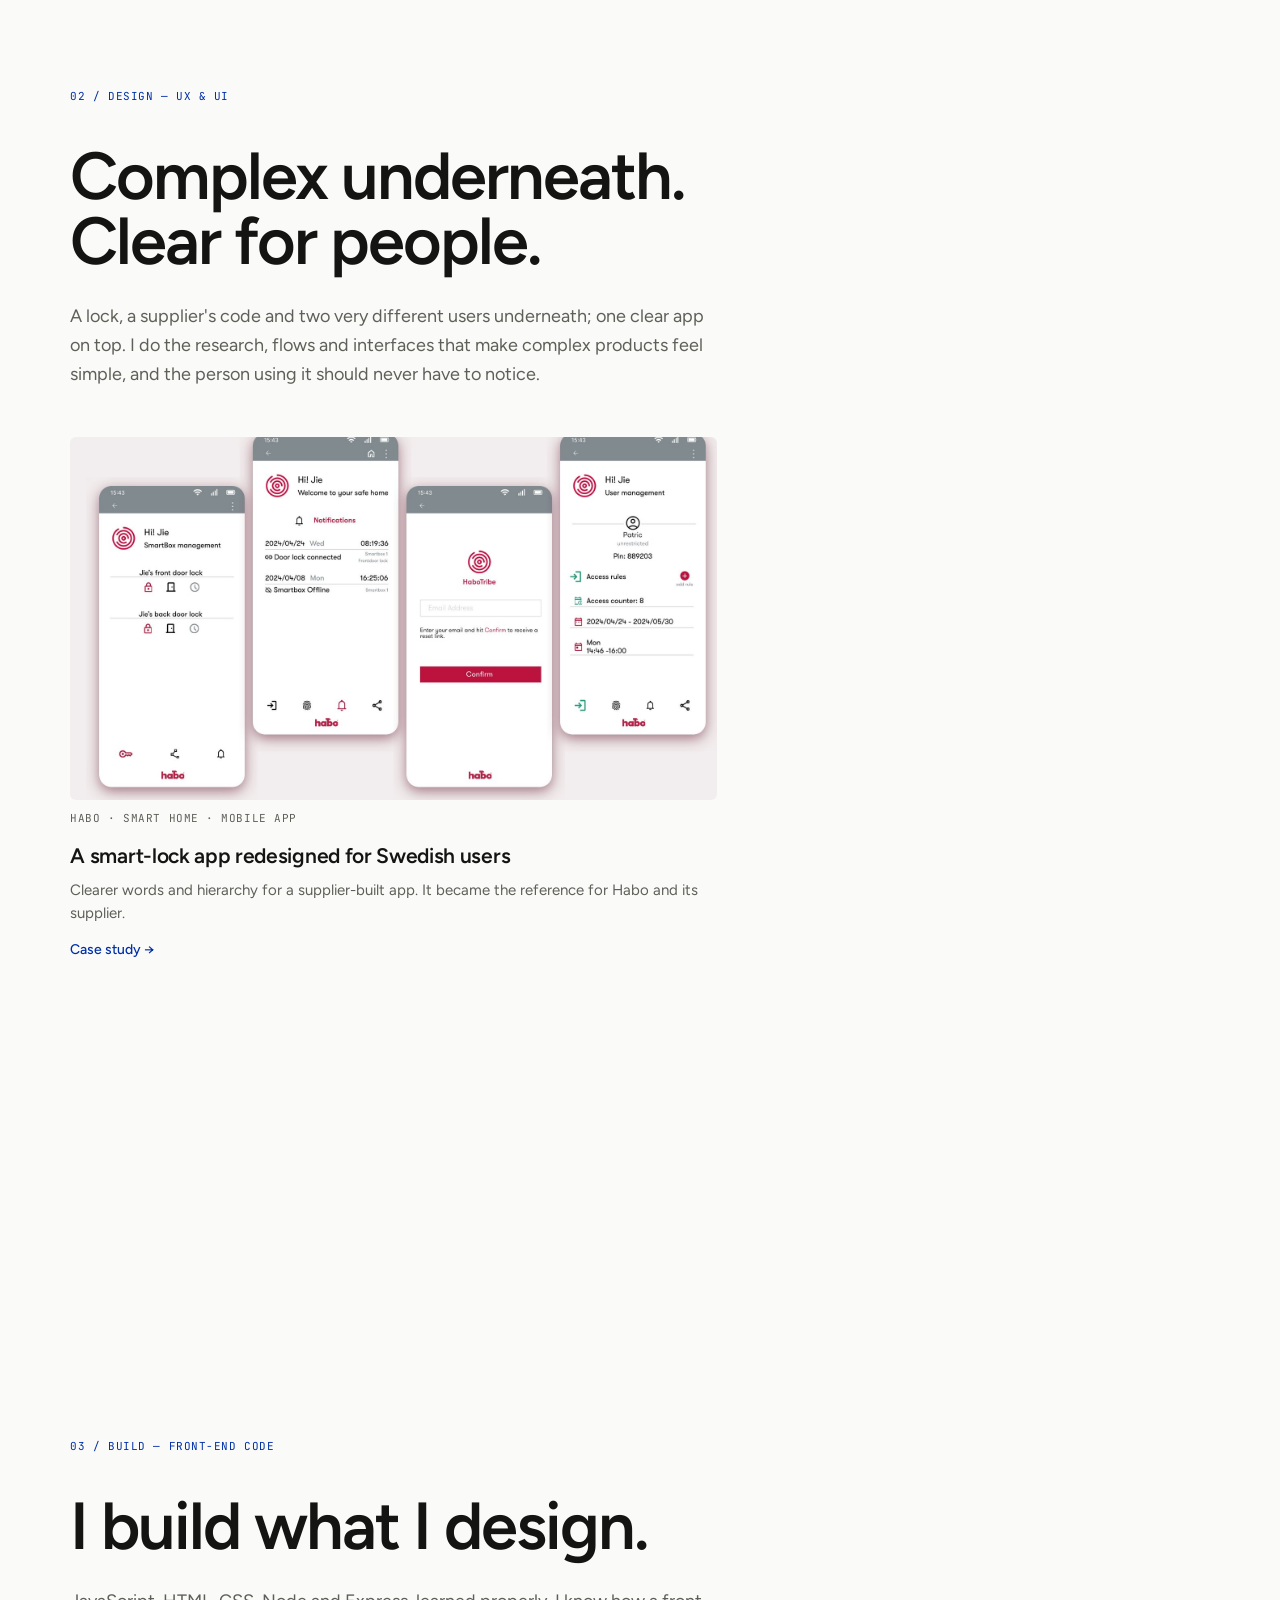
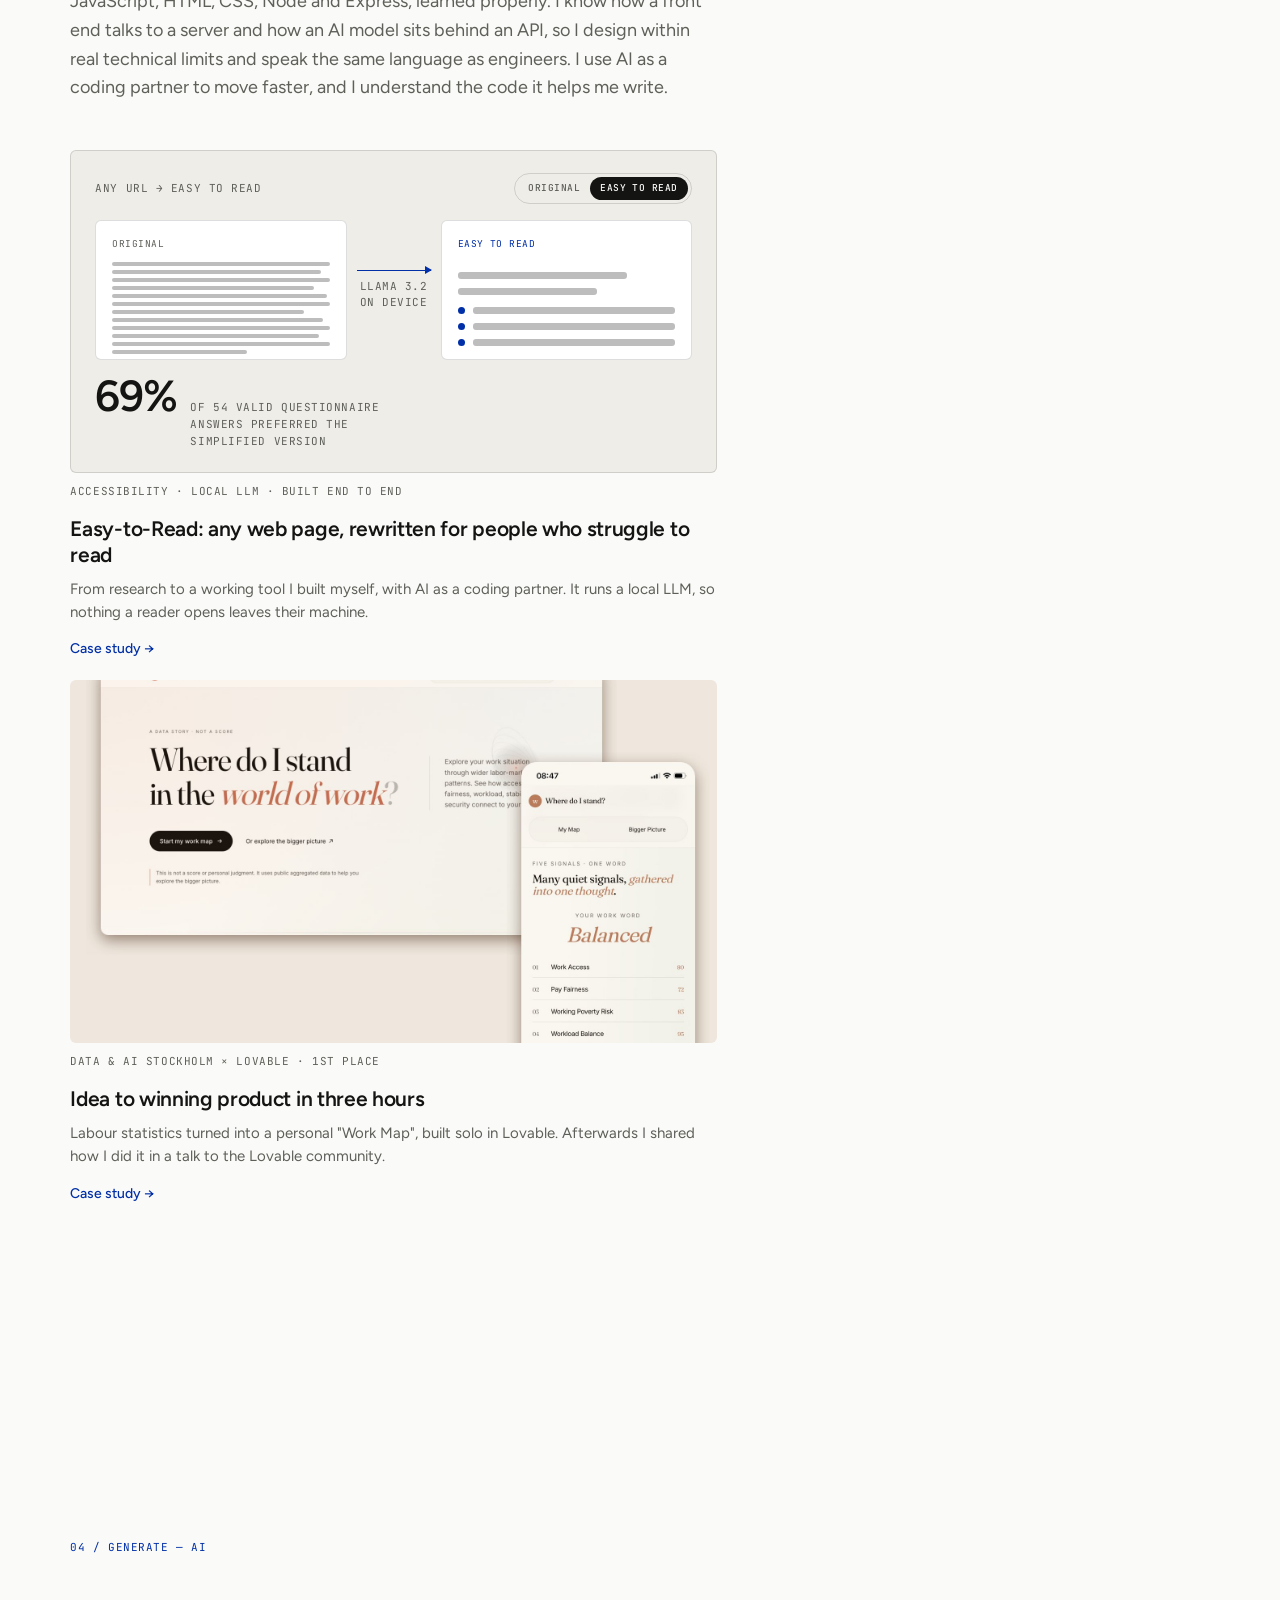
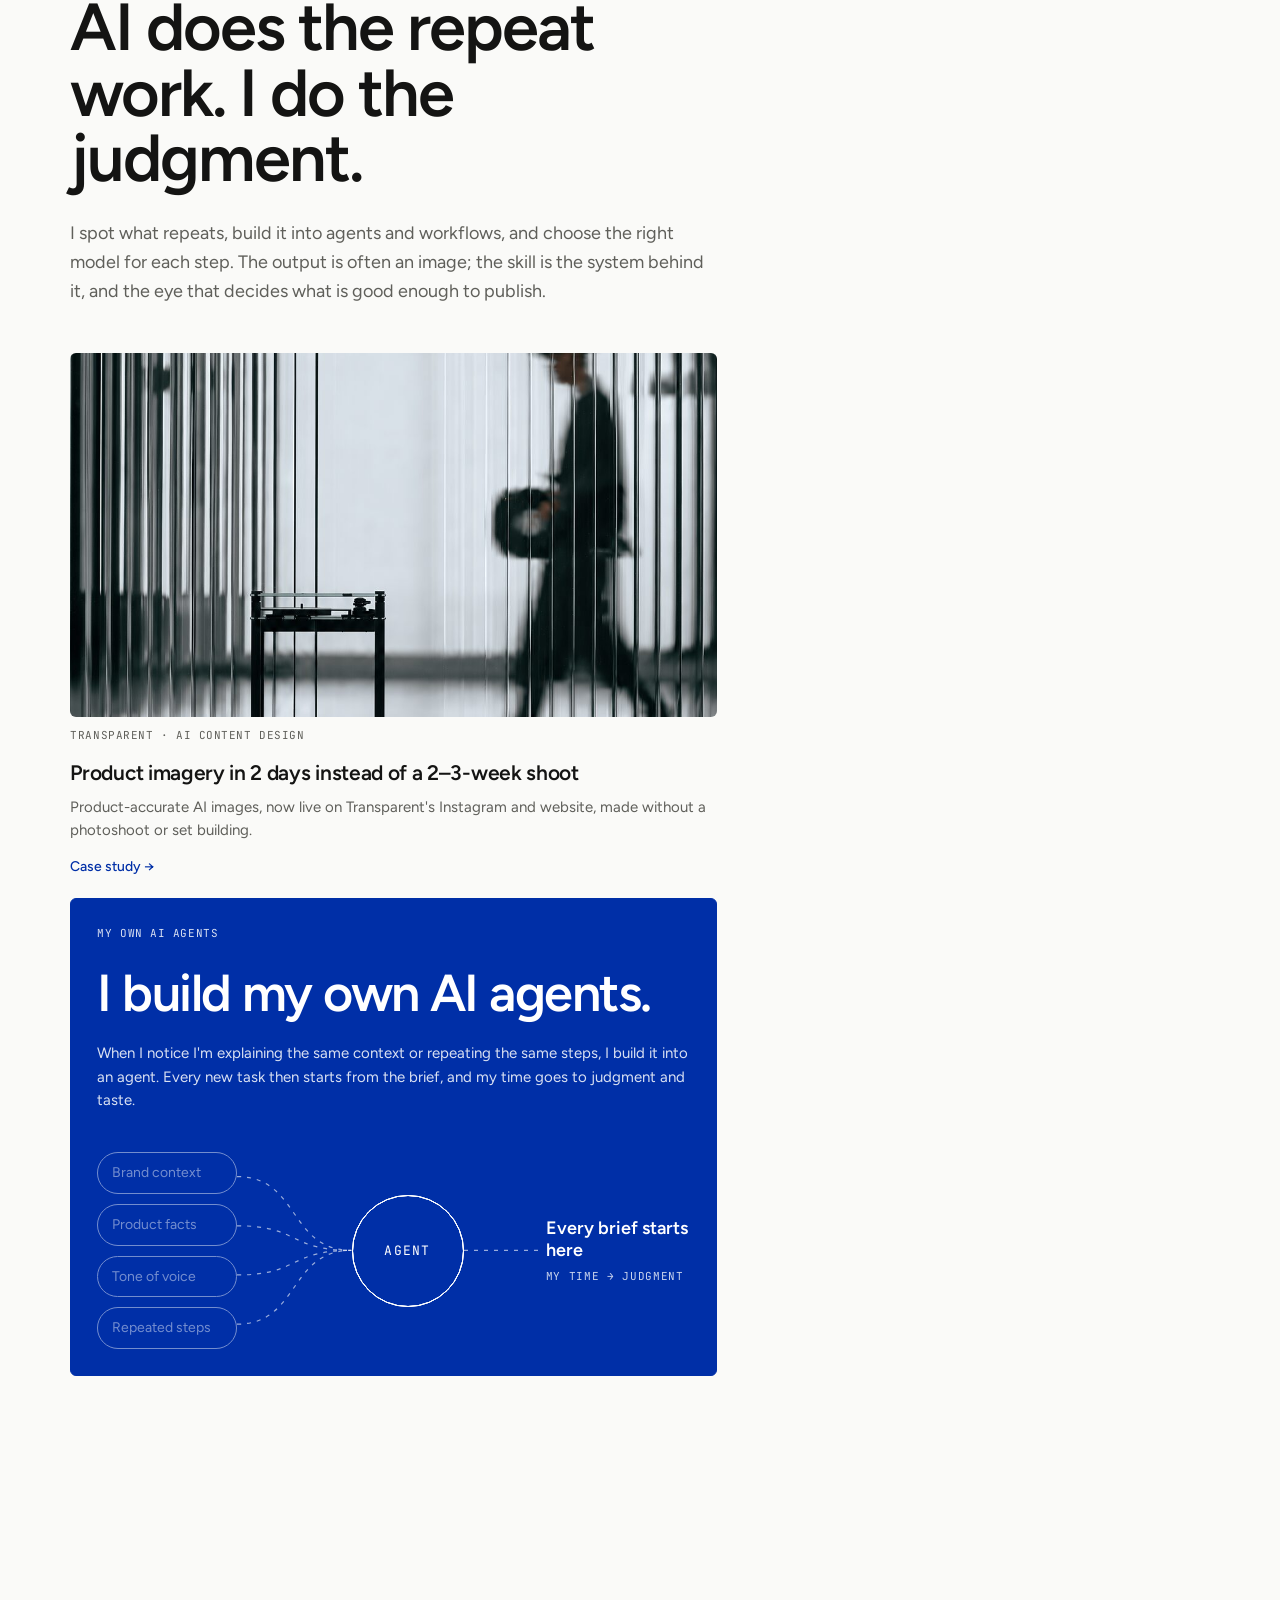
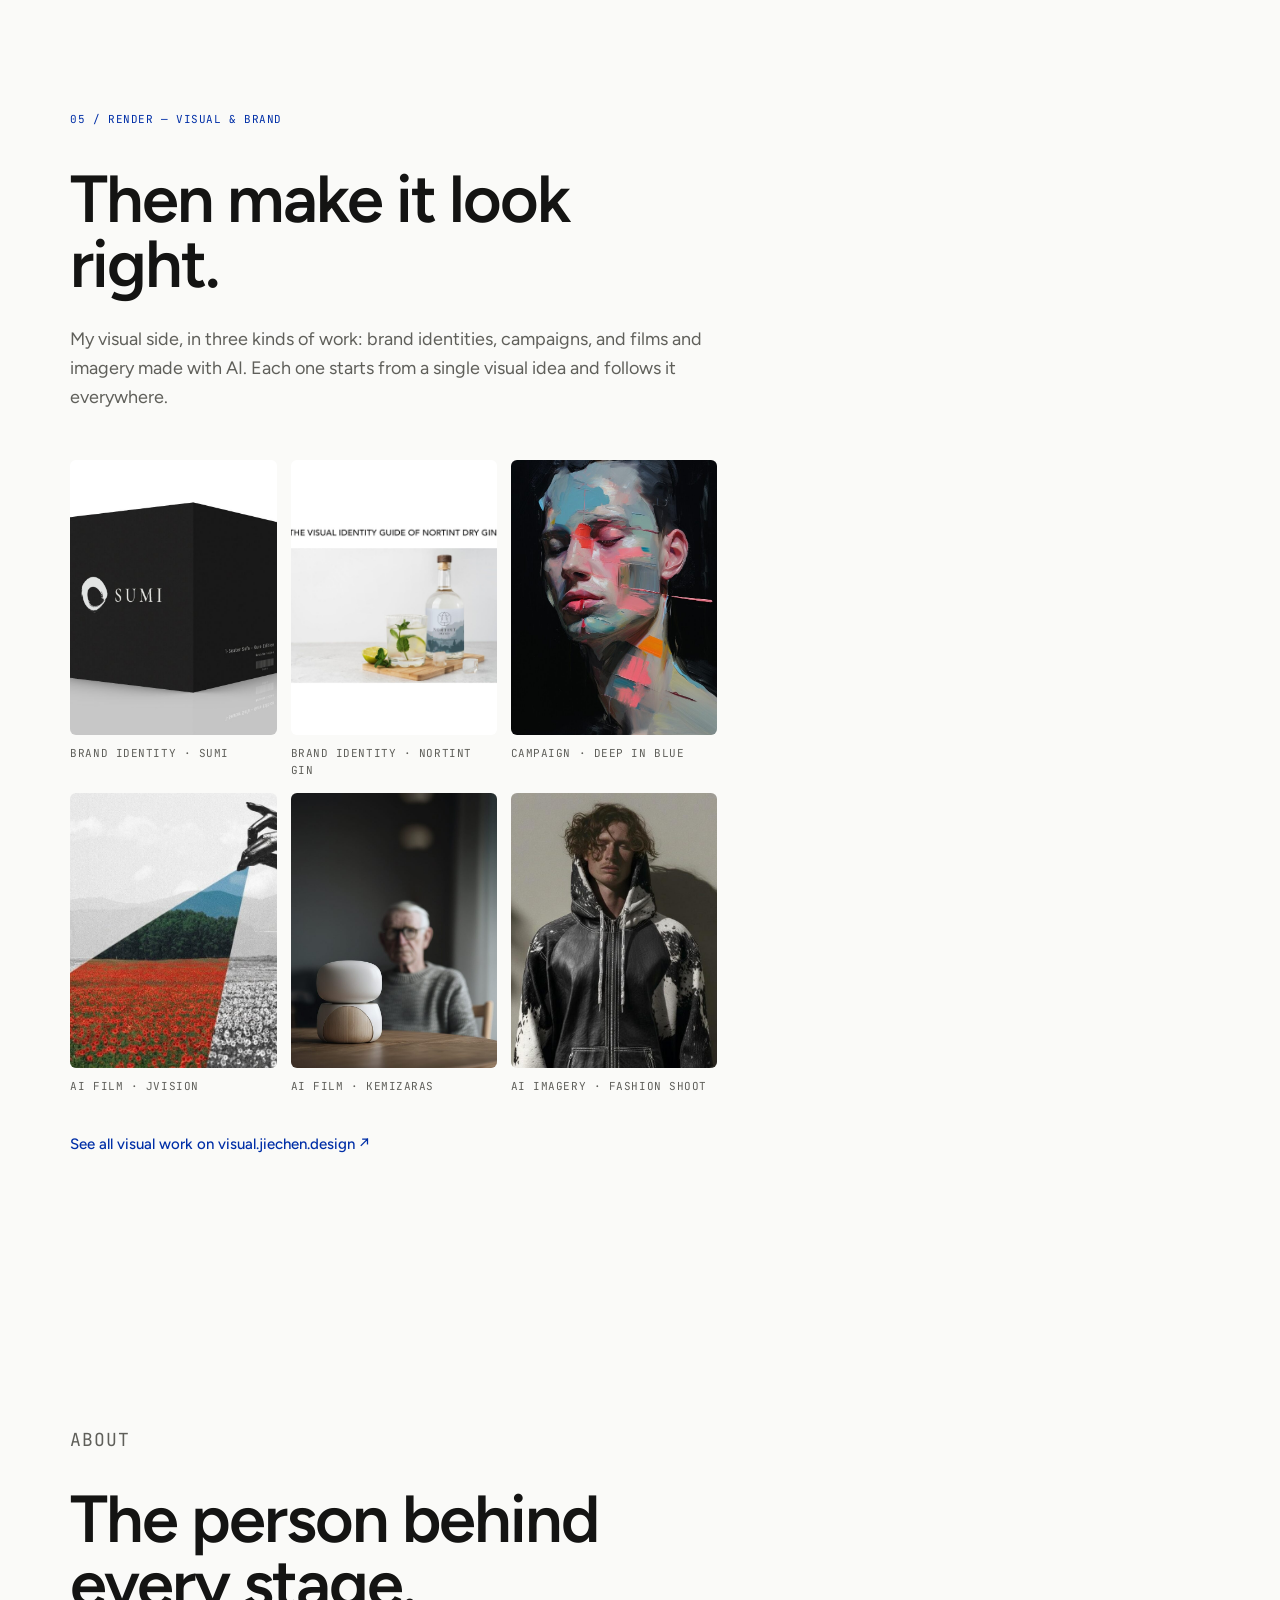
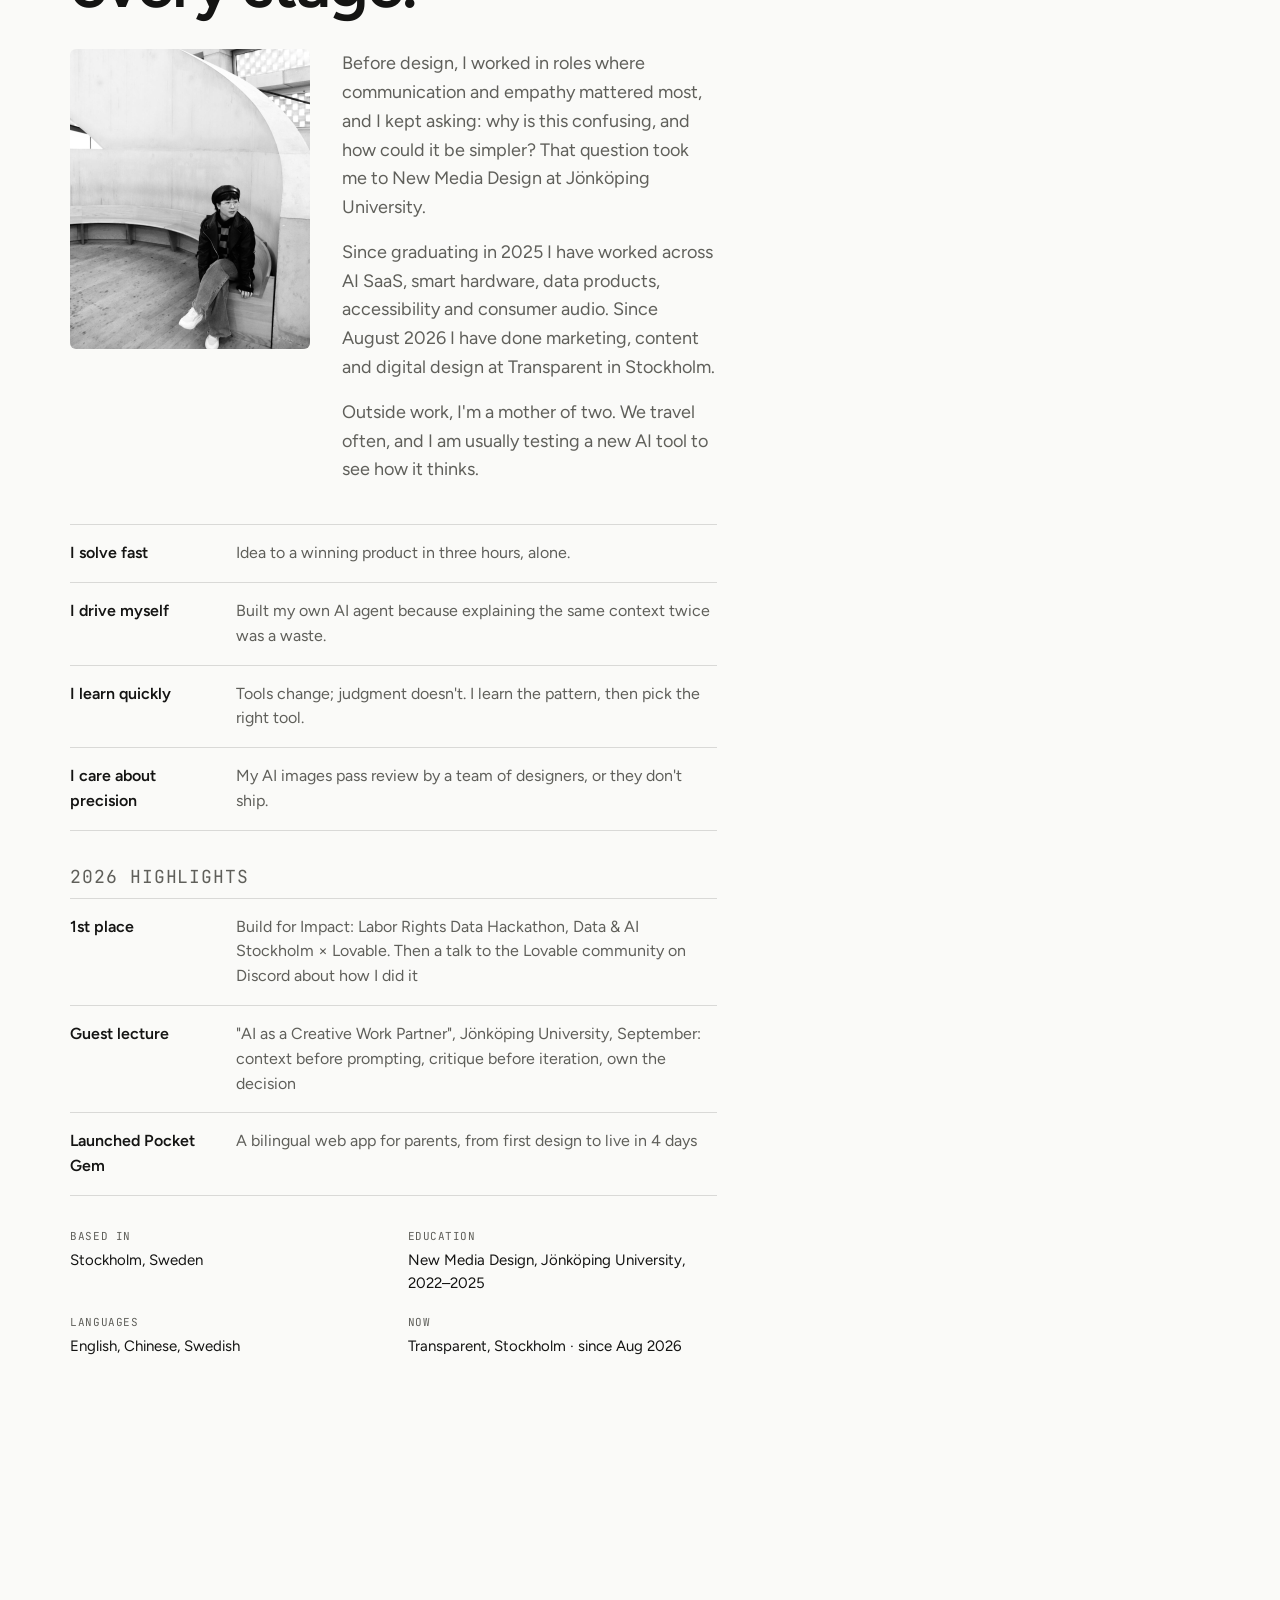
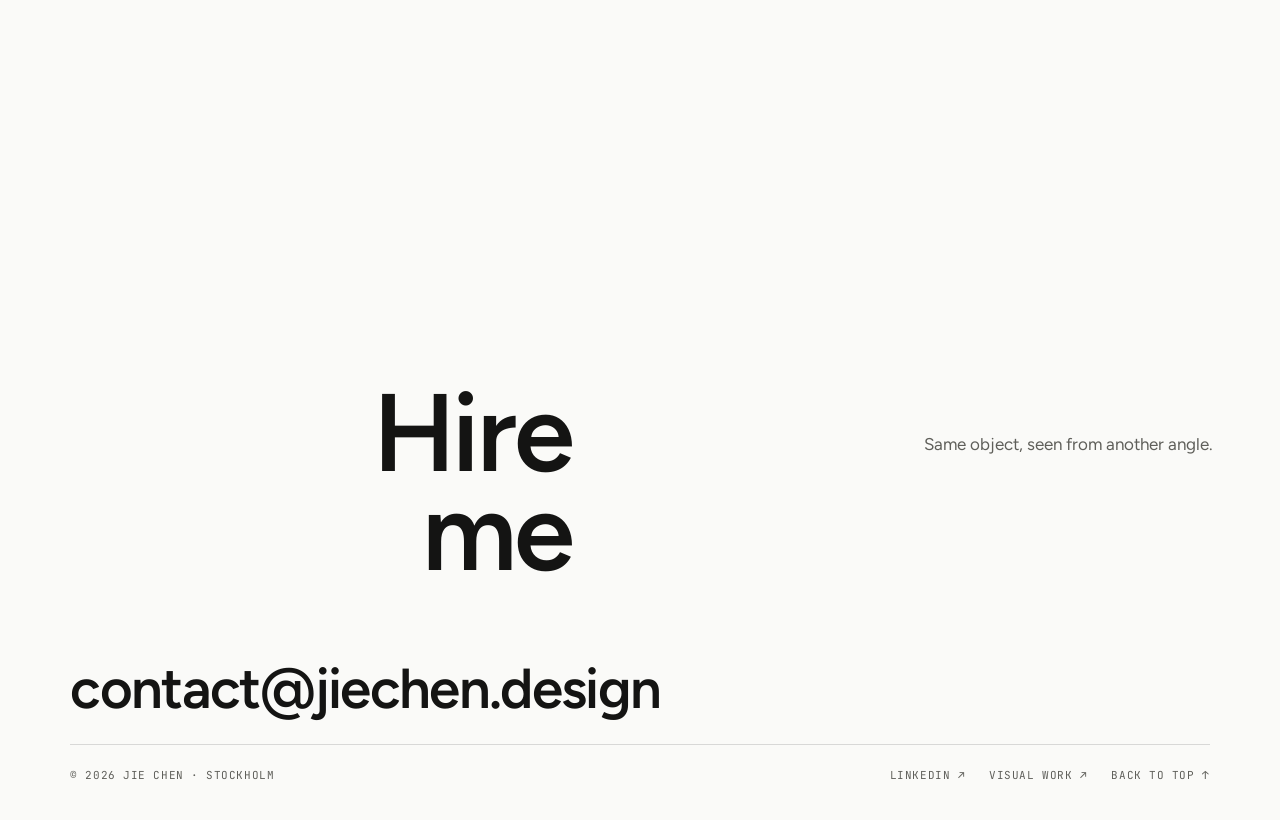
==== commit e0b2cd00: "Hero: put judgment at the centre of the intro Co-Authored-By: Claude Opus 5.5 <noreply@anthropic.com" ====
--- a/index.html
+++ b/index.html
@@ -102,6 +102,11 @@
 .hero-name { color: var(--ink); font-size: calc(clamp(40px, 4.2vw, 64px) * var(--d-scale)); line-height: 1; }
 .hero-role { margin-top: 12px !important; color: var(--acc); }
 .hero-intro { margin-top: 18px !important; }
+.hero-intro .jd { position: relative; color: var(--ink); font-weight: 600; white-space: nowrap; }
+.hero-intro .jd::after { content: ""; position: absolute; left: 0; right: 0; bottom: -2px; height: 2px; background: var(--acc); transform-origin: left; transform: scaleX(0); animation: jdLine 1.1s .9s var(--ease) forwards; }
+@keyframes jdLine { to { transform: scaleX(1); } }
+@media (prefers-reduced-motion: reduce) { .hero-intro .jd::after { animation: none; transform: none; } }
+.hero-hint { margin-top: 14px; font-size: 11px; letter-spacing: .06em; text-transform: uppercase; color: var(--soft); }
 .hero-scroll { position: absolute; right: var(--pad); bottom: 48px; color: var(--soft); }
 
 /* =========================================================
@@ -473,7 +478,7 @@
     <div class="hero-note">
       <p class="hero-name disp">Jie Chen</p>
       <p class="hero-role mono">Digital designer · Stockholm</p>
-      <p class="hero-intro">I see the whole product: I frame the problem, design it, build it in code and use AI to ship it faster. Then I measure what works and keep improving it. Scroll, and the question answers itself.</p>
+      <p class="hero-intro">I see the whole product: I frame the problem, design it, build it in code and use AI to ship faster. When AI can make almost anything, my edge is <span class="jd">judgment</span>: what to build, what to cut, what is good enough to ship, and what to improve next.</p>
     </div>
     <span class="hero-scroll mono" aria-hidden="true">Scroll ↓</span>
   </section>
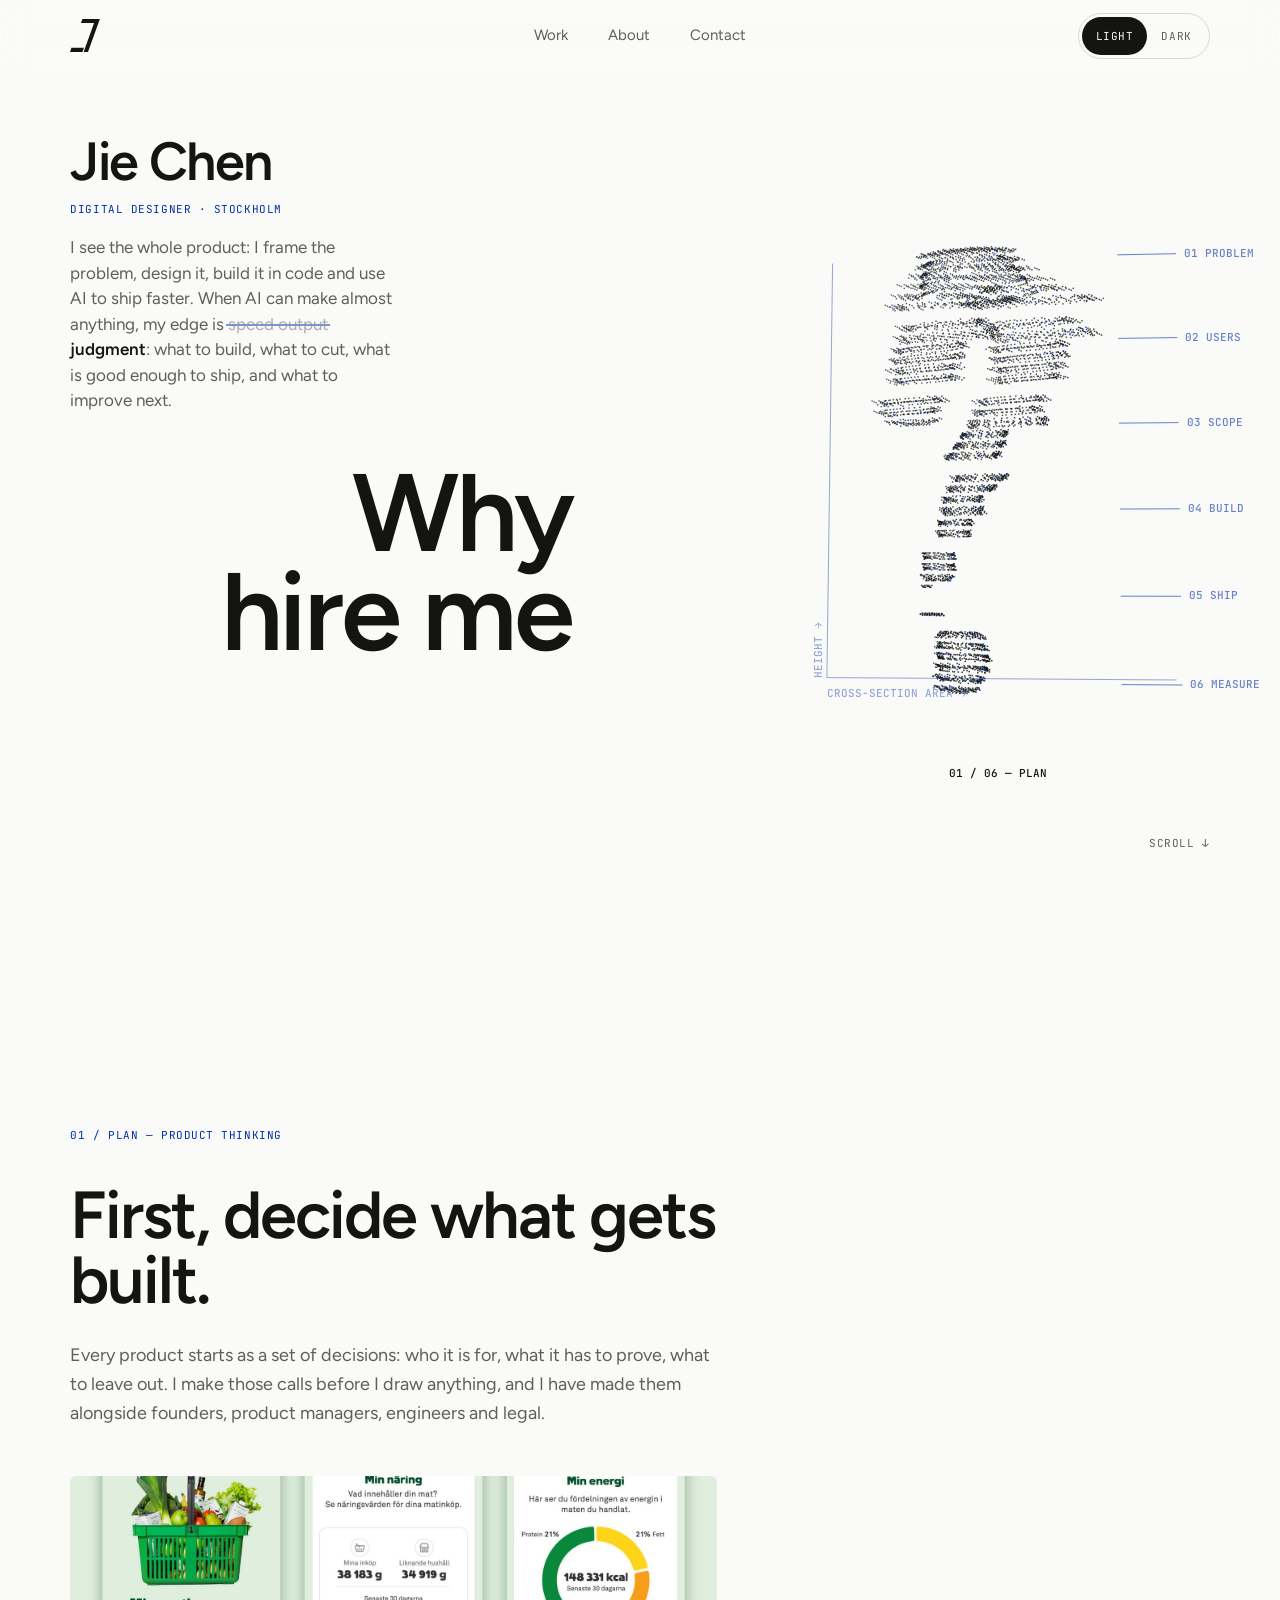
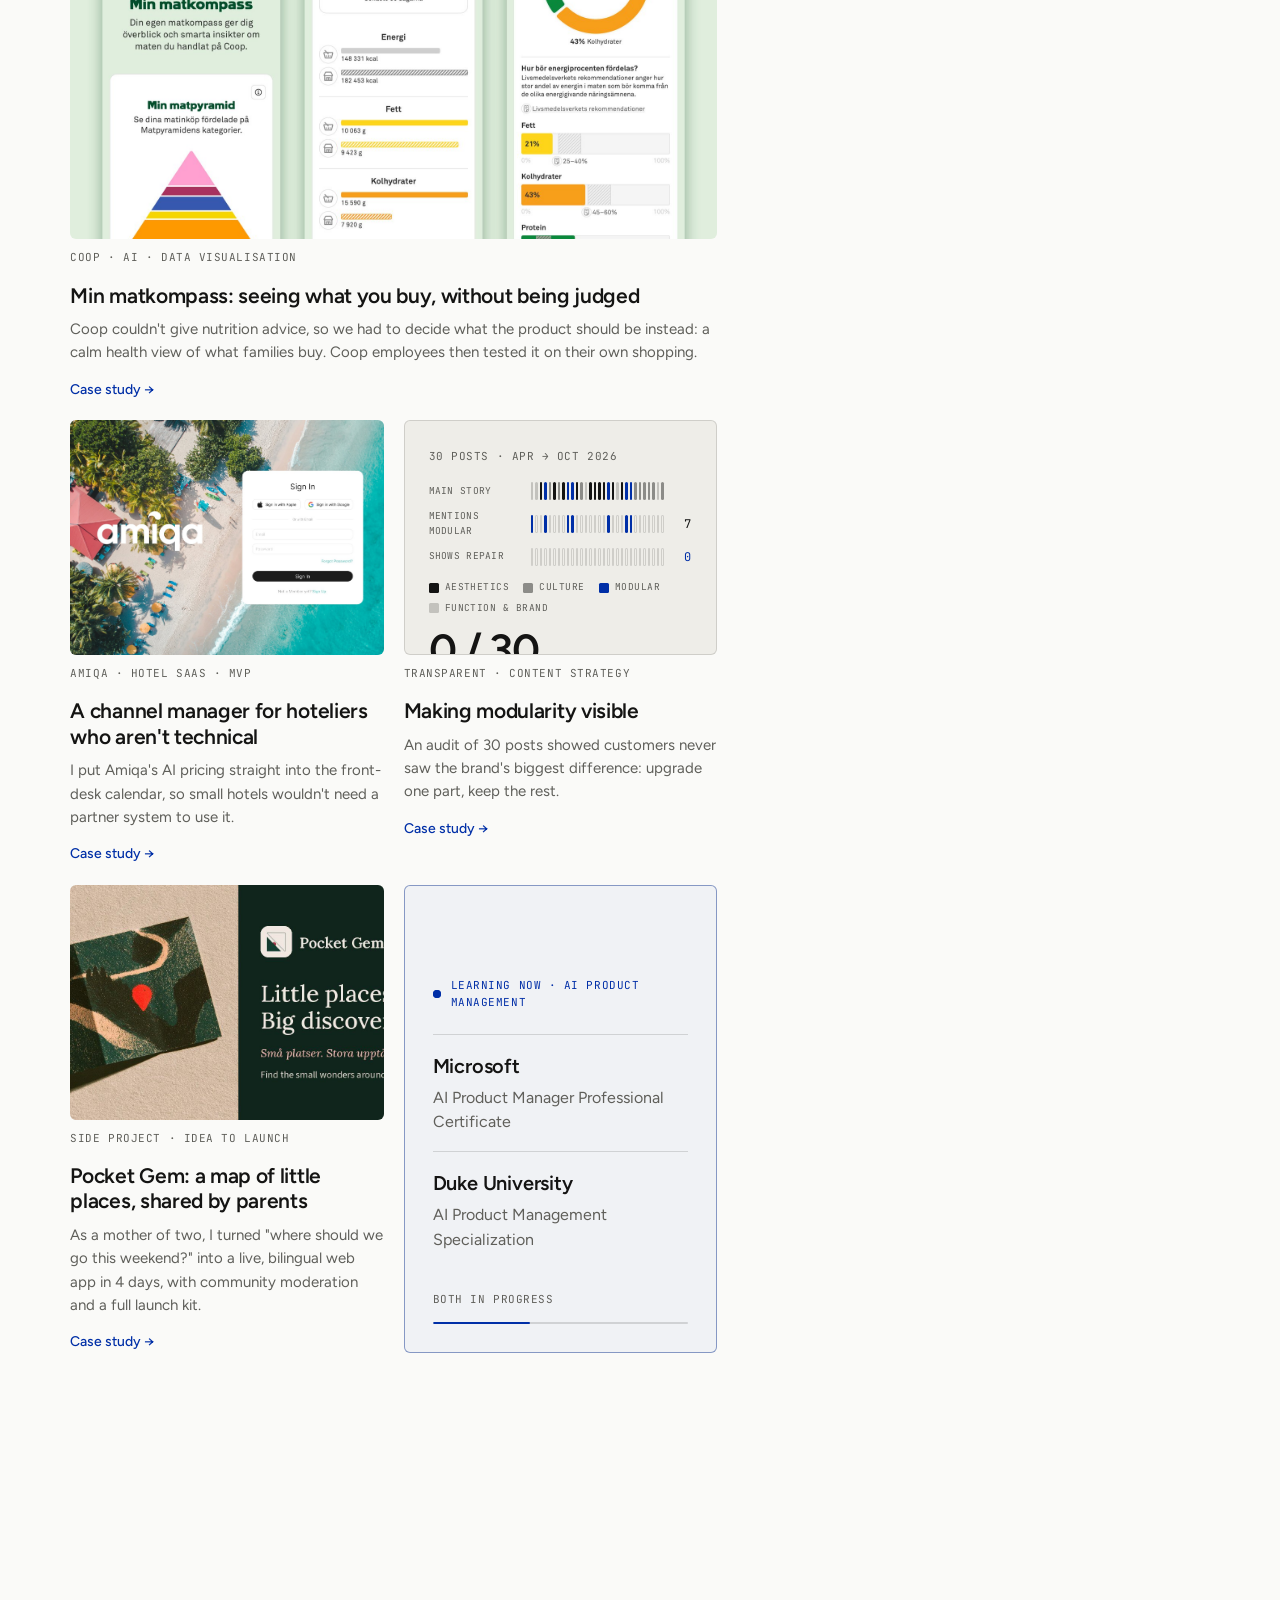
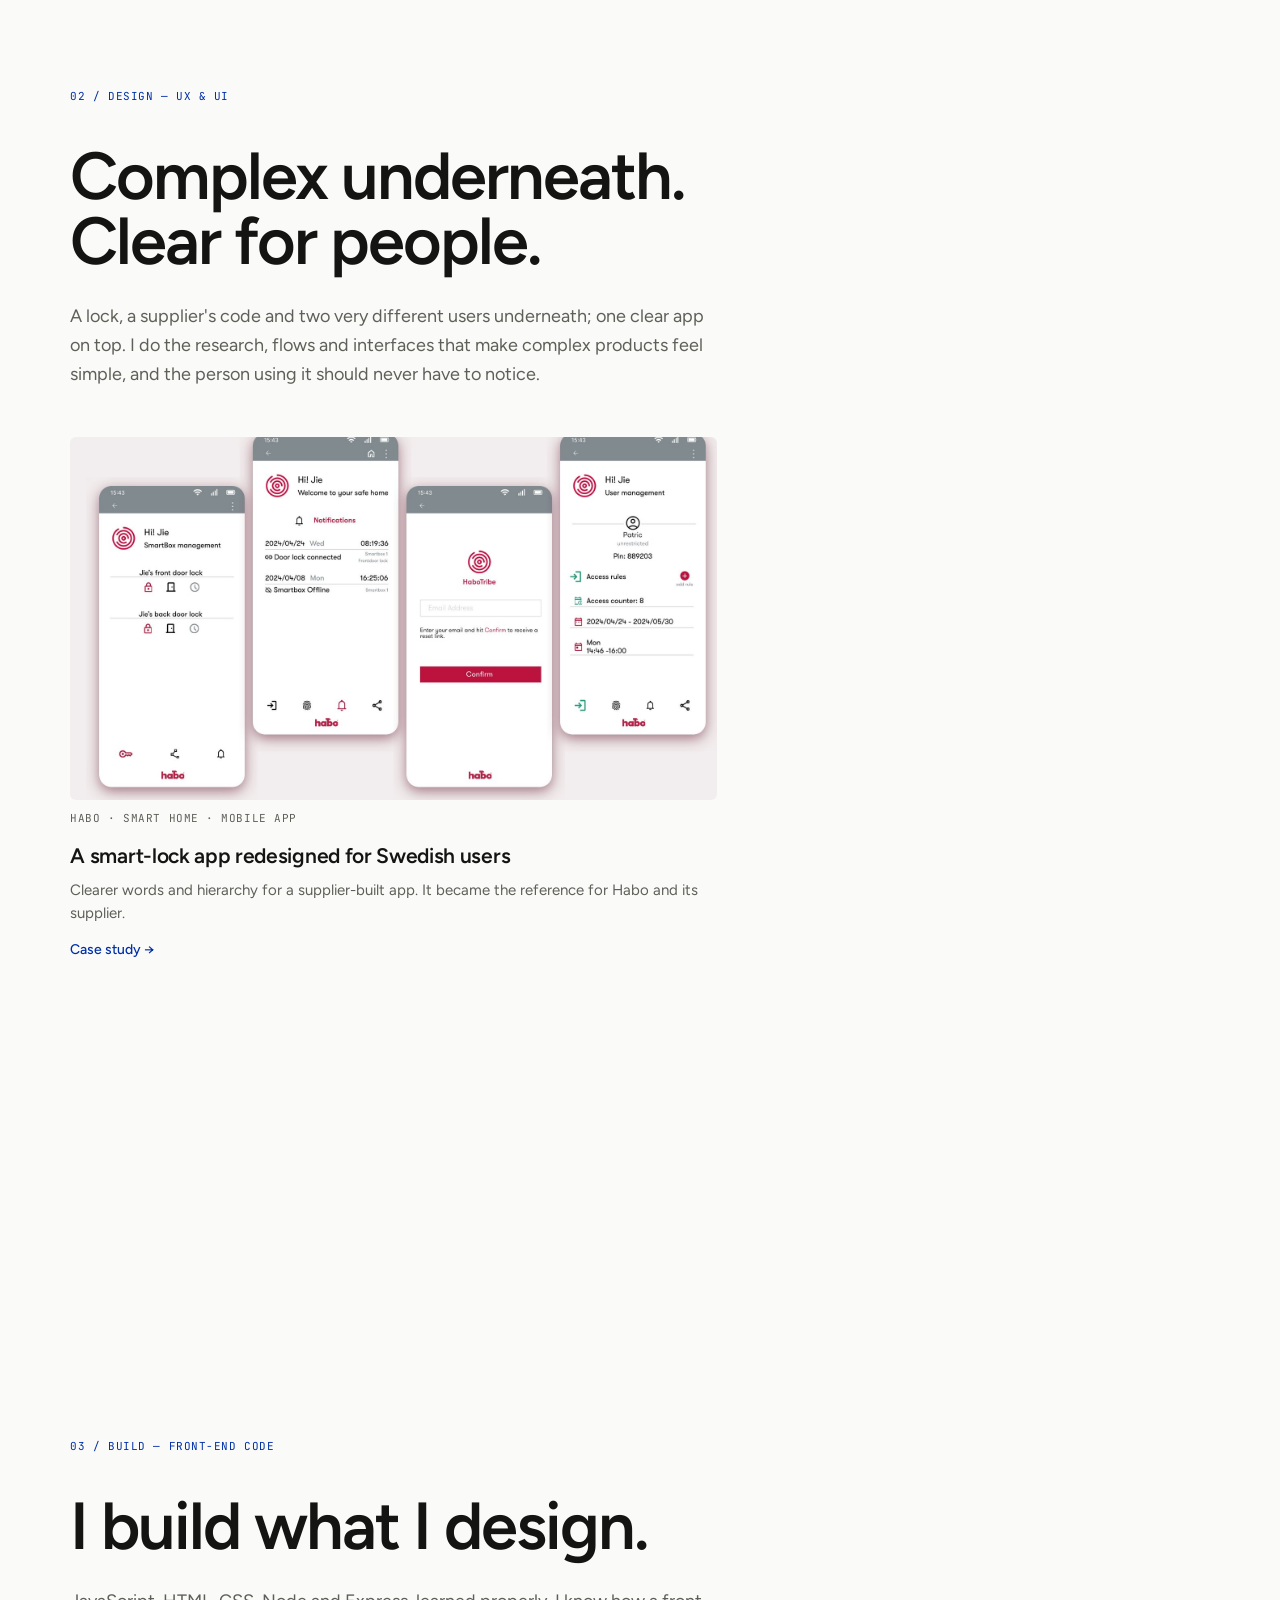
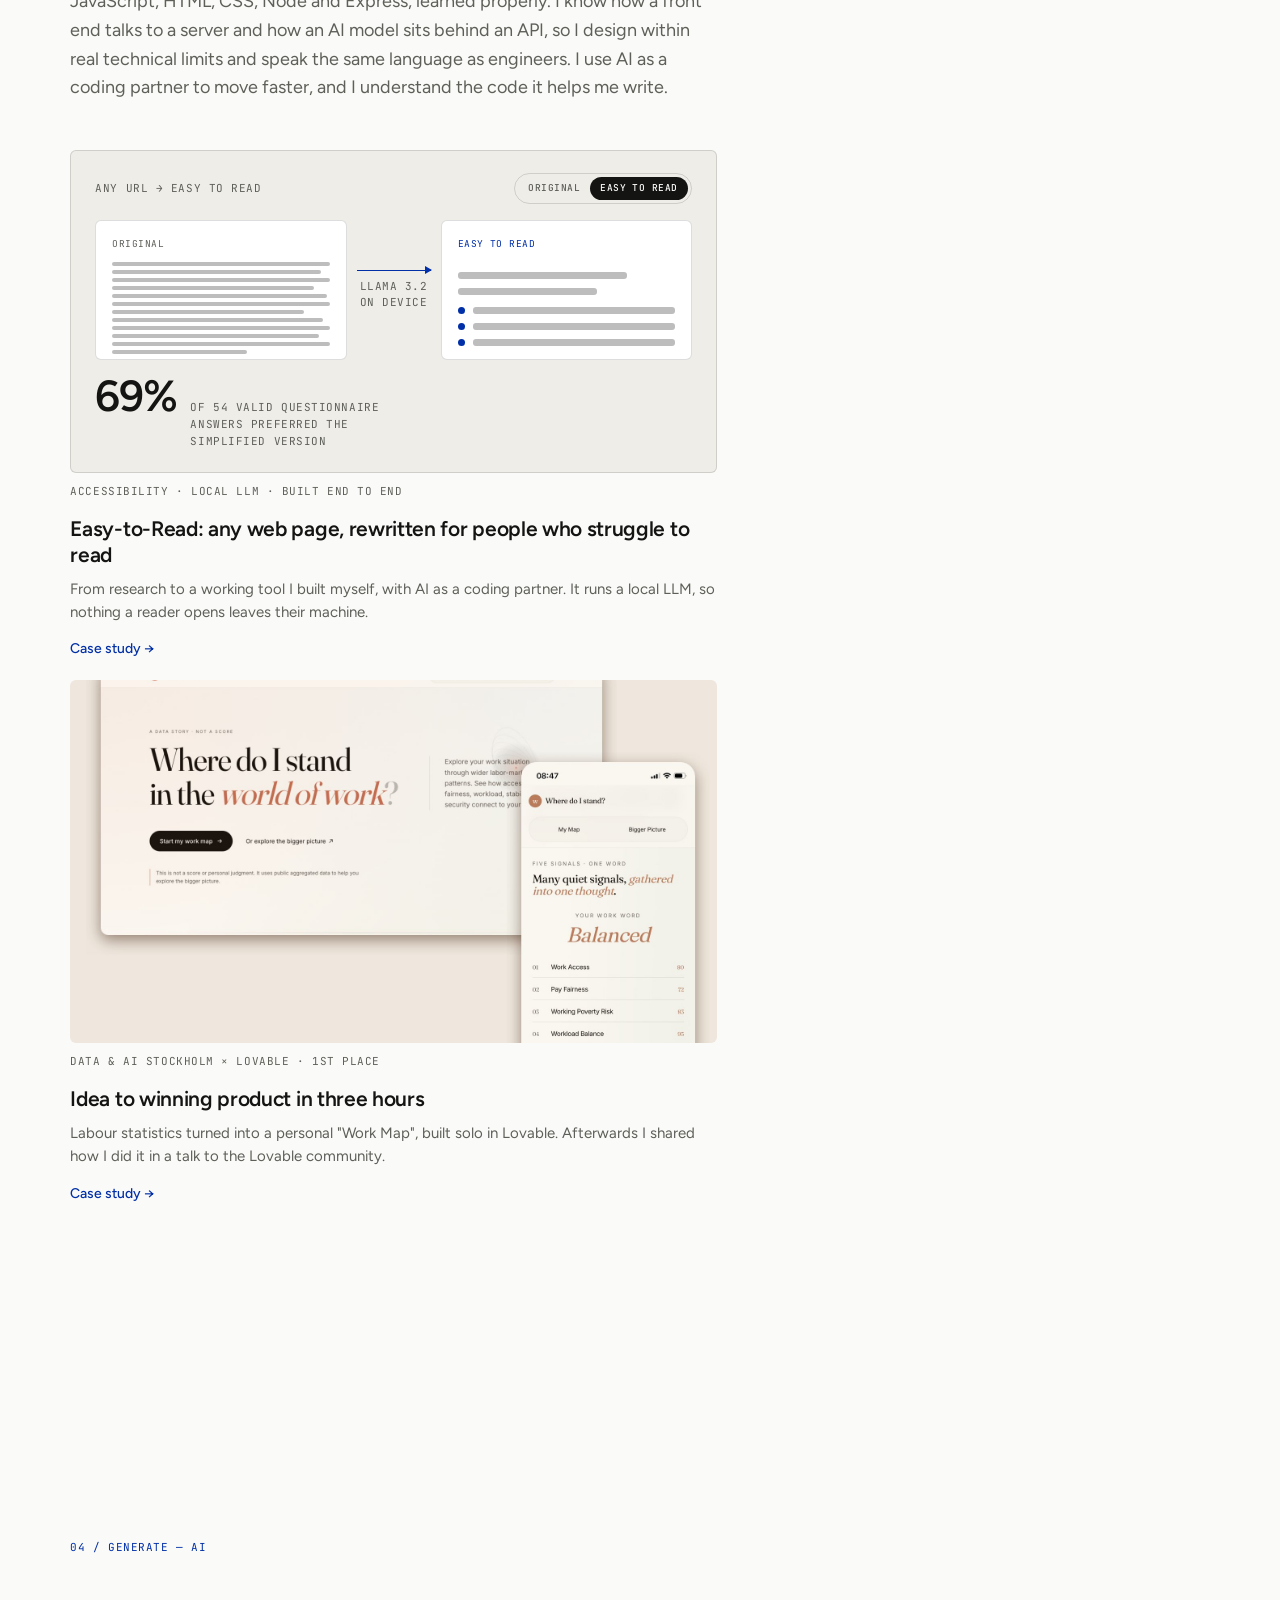
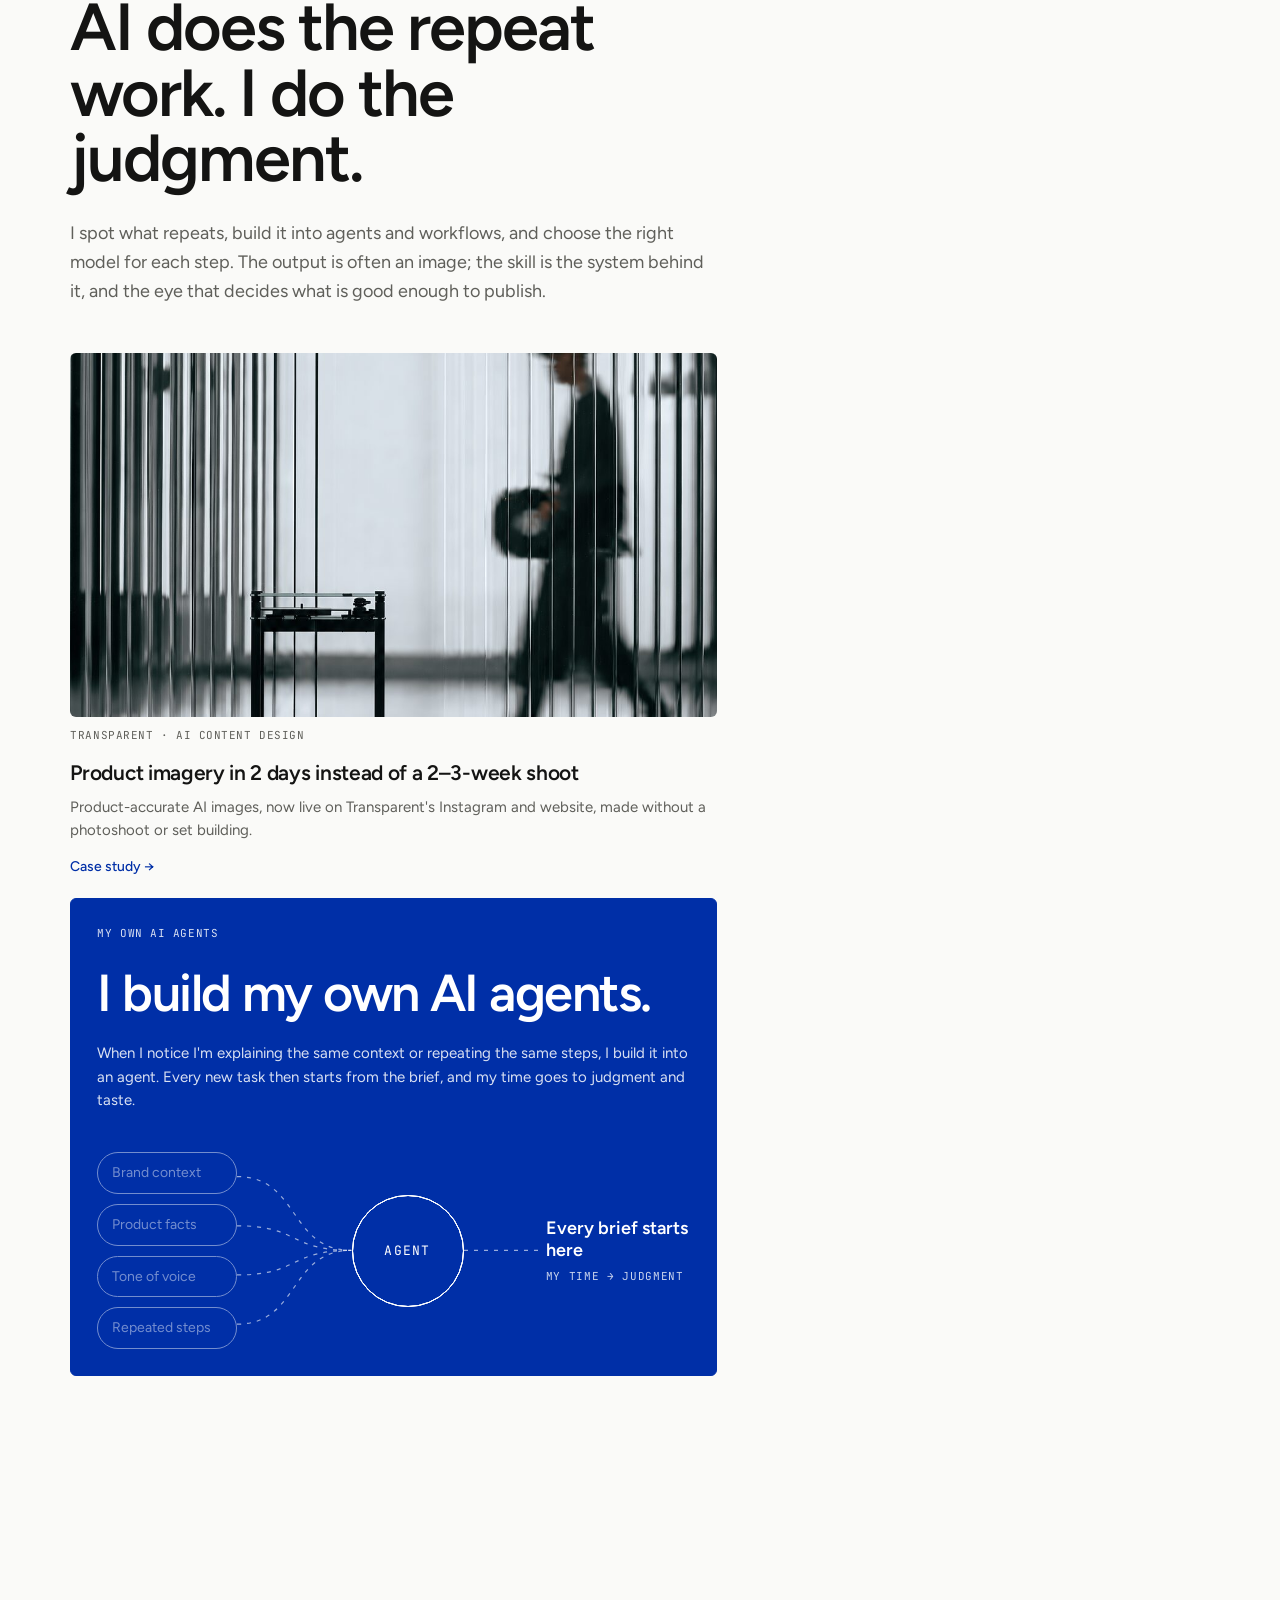
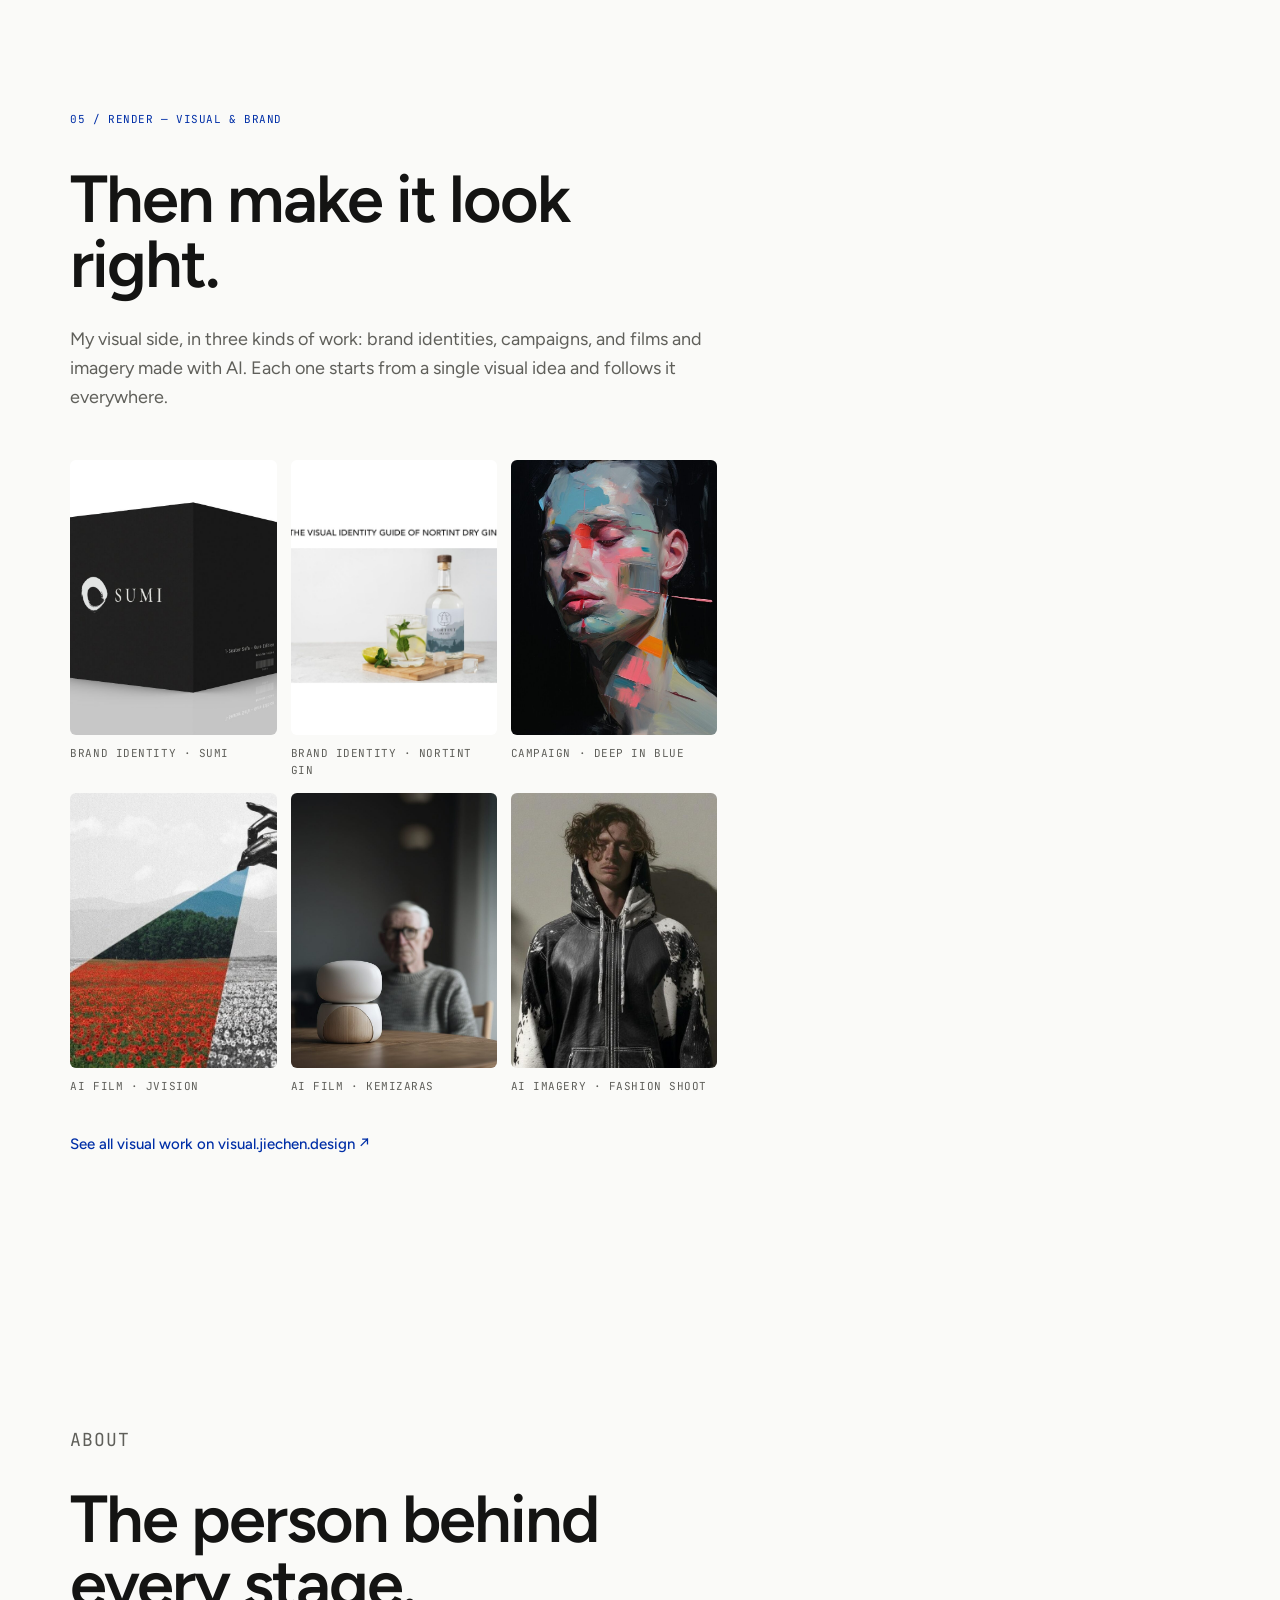
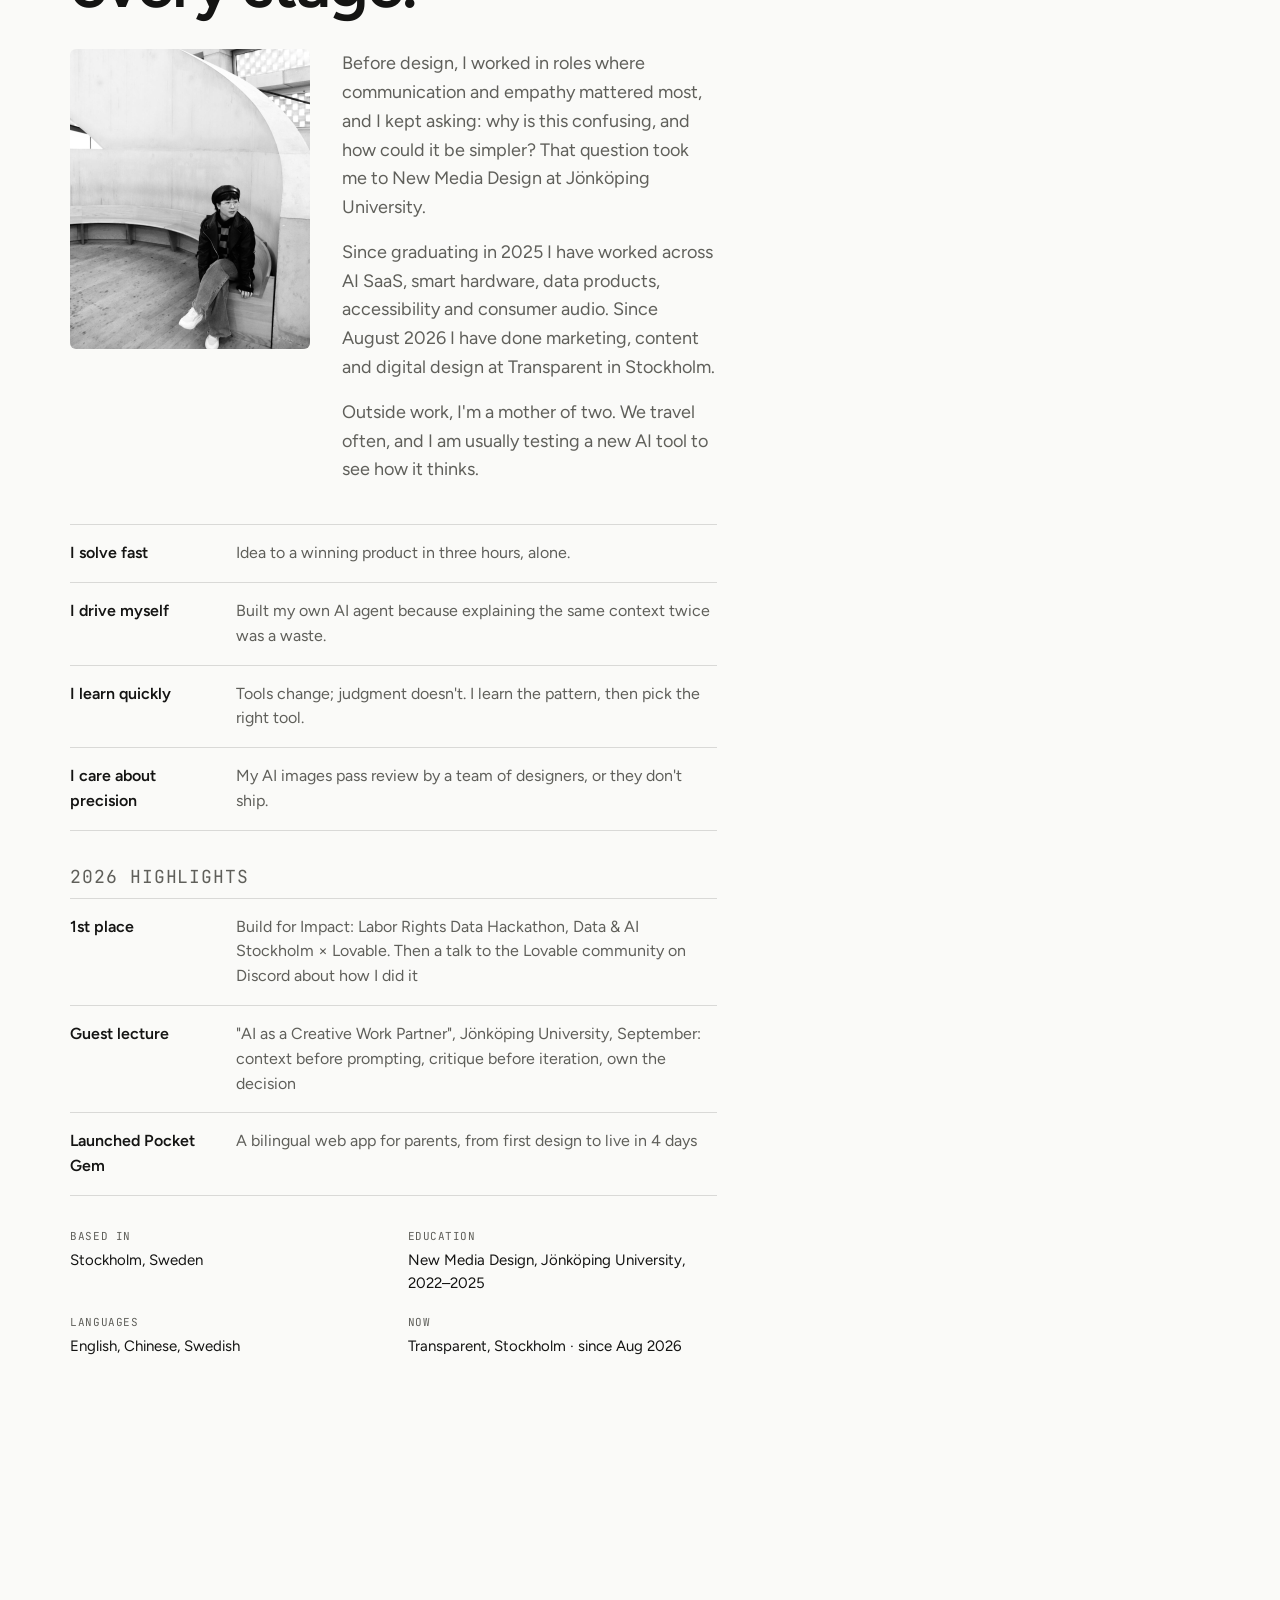
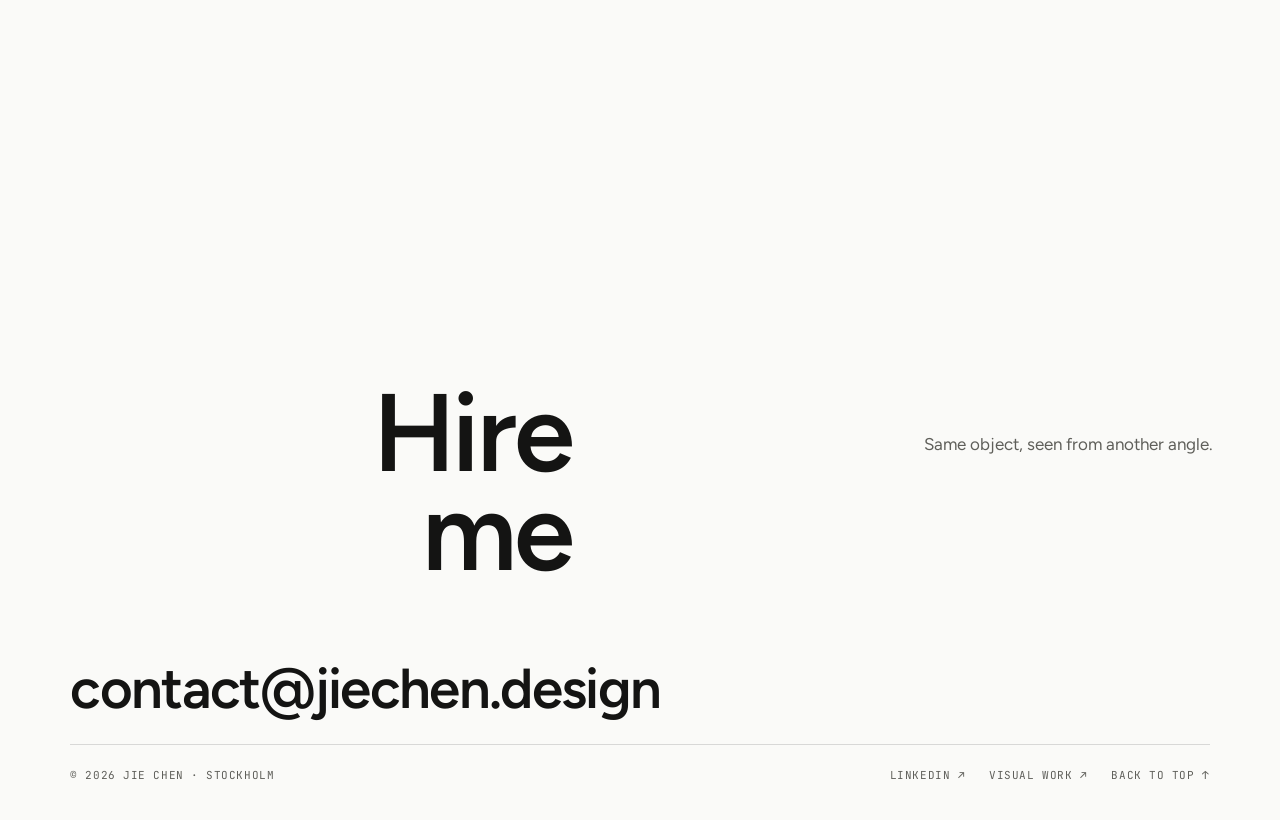
==== commit 3214db4b: "Hero: strike out speed and output, land on judgment Co-Authored-By: Claude Opus 5.5 <noreply@anthrop" ====
--- a/index.html
+++ b/index.html
@@ -102,10 +102,17 @@
 .hero-name { color: var(--ink); font-size: calc(clamp(40px, 4.2vw, 64px) * var(--d-scale)); line-height: 1; }
 .hero-role { margin-top: 12px !important; color: var(--acc); }
 .hero-intro { margin-top: 18px !important; }
-.hero-intro .jd { position: relative; color: var(--ink); font-weight: 600; white-space: nowrap; }
-.hero-intro .jd::after { content: ""; position: absolute; left: 0; right: 0; bottom: -2px; height: 2px; background: var(--acc); transform-origin: left; transform: scaleX(0); animation: jdLine 1.1s .9s var(--ease) forwards; }
-@keyframes jdLine { to { transform: scaleX(1); } }
-@media (prefers-reduced-motion: reduce) { .hero-intro .jd::after { animation: none; transform: none; } }
+.hero-intro .jd { color: var(--ink); font-weight: 600; opacity: 0; animation: jdIn .5s 2.1s var(--ease) forwards; }
+.hero-intro .jx { position: relative; display: inline-block; opacity: 0; animation: jxIn .35s var(--ease) forwards, jxFade .4s var(--ease) forwards; }
+.hero-intro .jx::after { content: ""; position: absolute; left: -2px; right: -2px; top: calc(50% - 1px); height: 2px; background: var(--acc); transform: scaleX(0); transform-origin: left; animation: jxStrike .35s var(--ease) forwards; }
+.hero-intro .jx:nth-of-type(1) { animation-delay: .6s, 1.15s; } .hero-intro .jx:nth-of-type(1)::after { animation-delay: .9s; }
+.hero-intro .jx:nth-of-type(2) { animation-delay: 1.3s, 1.85s; } .hero-intro .jx:nth-of-type(2)::after { animation-delay: 1.6s; }
+@keyframes jxIn { to { opacity: 1; } }
+@keyframes jxFade { to { opacity: .5; } }
+@keyframes jxStrike { to { transform: scaleX(1); } }
+@keyframes jdIn { from { opacity: 0; transform: translateY(3px); } to { opacity: 1; transform: none; } }
+.hero-intro .jd { display: inline-block; }
+@media (prefers-reduced-motion: reduce) { .hero-intro .jd, .hero-intro .jx, .hero-intro .jx::after { animation: none; } .hero-intro .jd { opacity: 1; } .hero-intro .jx { opacity: .5; } .hero-intro .jx::after { transform: none; } }
 .hero-hint { margin-top: 14px; font-size: 11px; letter-spacing: .06em; text-transform: uppercase; color: var(--soft); }
 .hero-scroll { position: absolute; right: var(--pad); bottom: 48px; color: var(--soft); }
 
@@ -478,7 +485,7 @@
     <div class="hero-note">
       <p class="hero-name disp">Jie Chen</p>
       <p class="hero-role mono">Digital designer · Stockholm</p>
-      <p class="hero-intro">I see the whole product: I frame the problem, design it, build it in code and use AI to ship faster. When AI can make almost anything, my edge is <span class="jd">judgment</span>: what to build, what to cut, what is good enough to ship, and what to improve next.</p>
+      <p class="hero-intro">I see the whole product: I frame the problem, design it, build it in code and use AI to ship faster. When AI can make almost anything, my edge is <span class="jx" aria-hidden="true">speed</span> <span class="jx" aria-hidden="true">output</span> <span class="jd">judgment</span>: what to build, what to cut, what is good enough to ship, and what to improve next.</p>
     </div>
     <span class="hero-scroll mono" aria-hidden="true">Scroll ↓</span>
   </section>
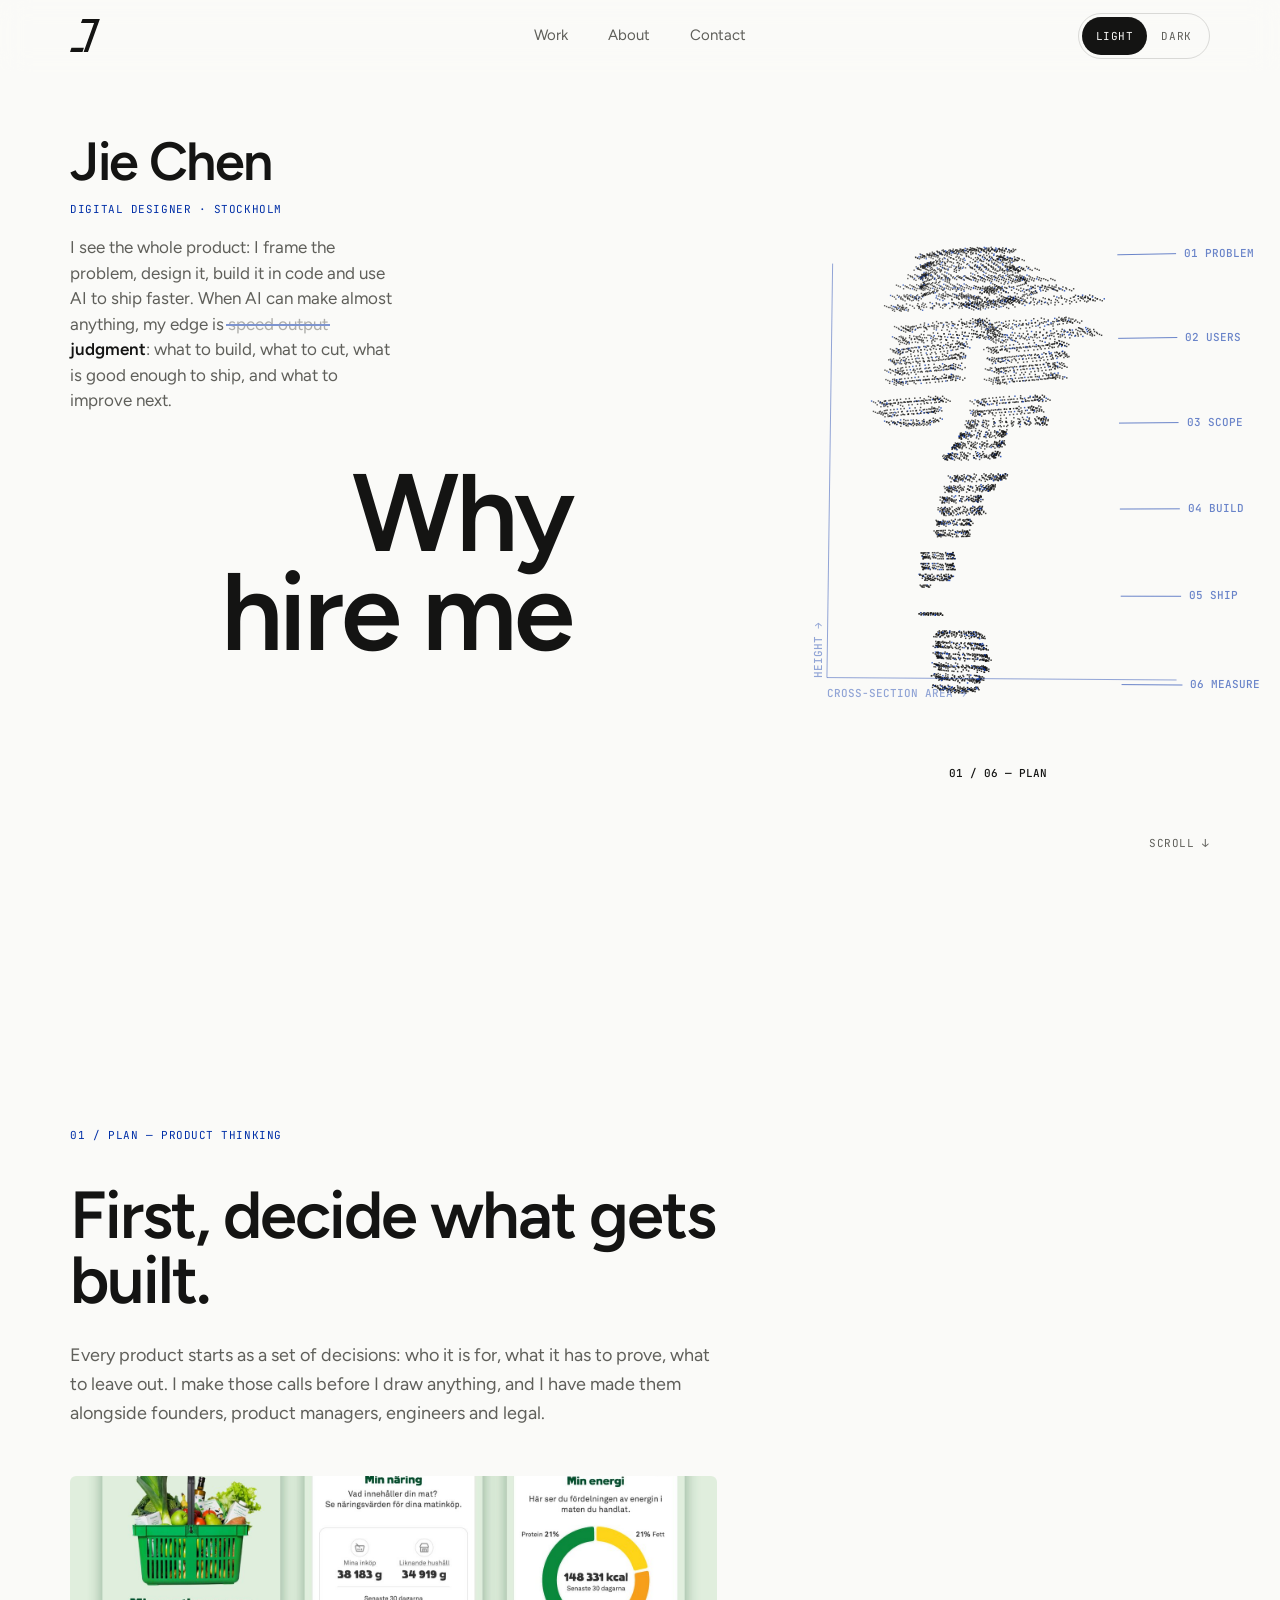
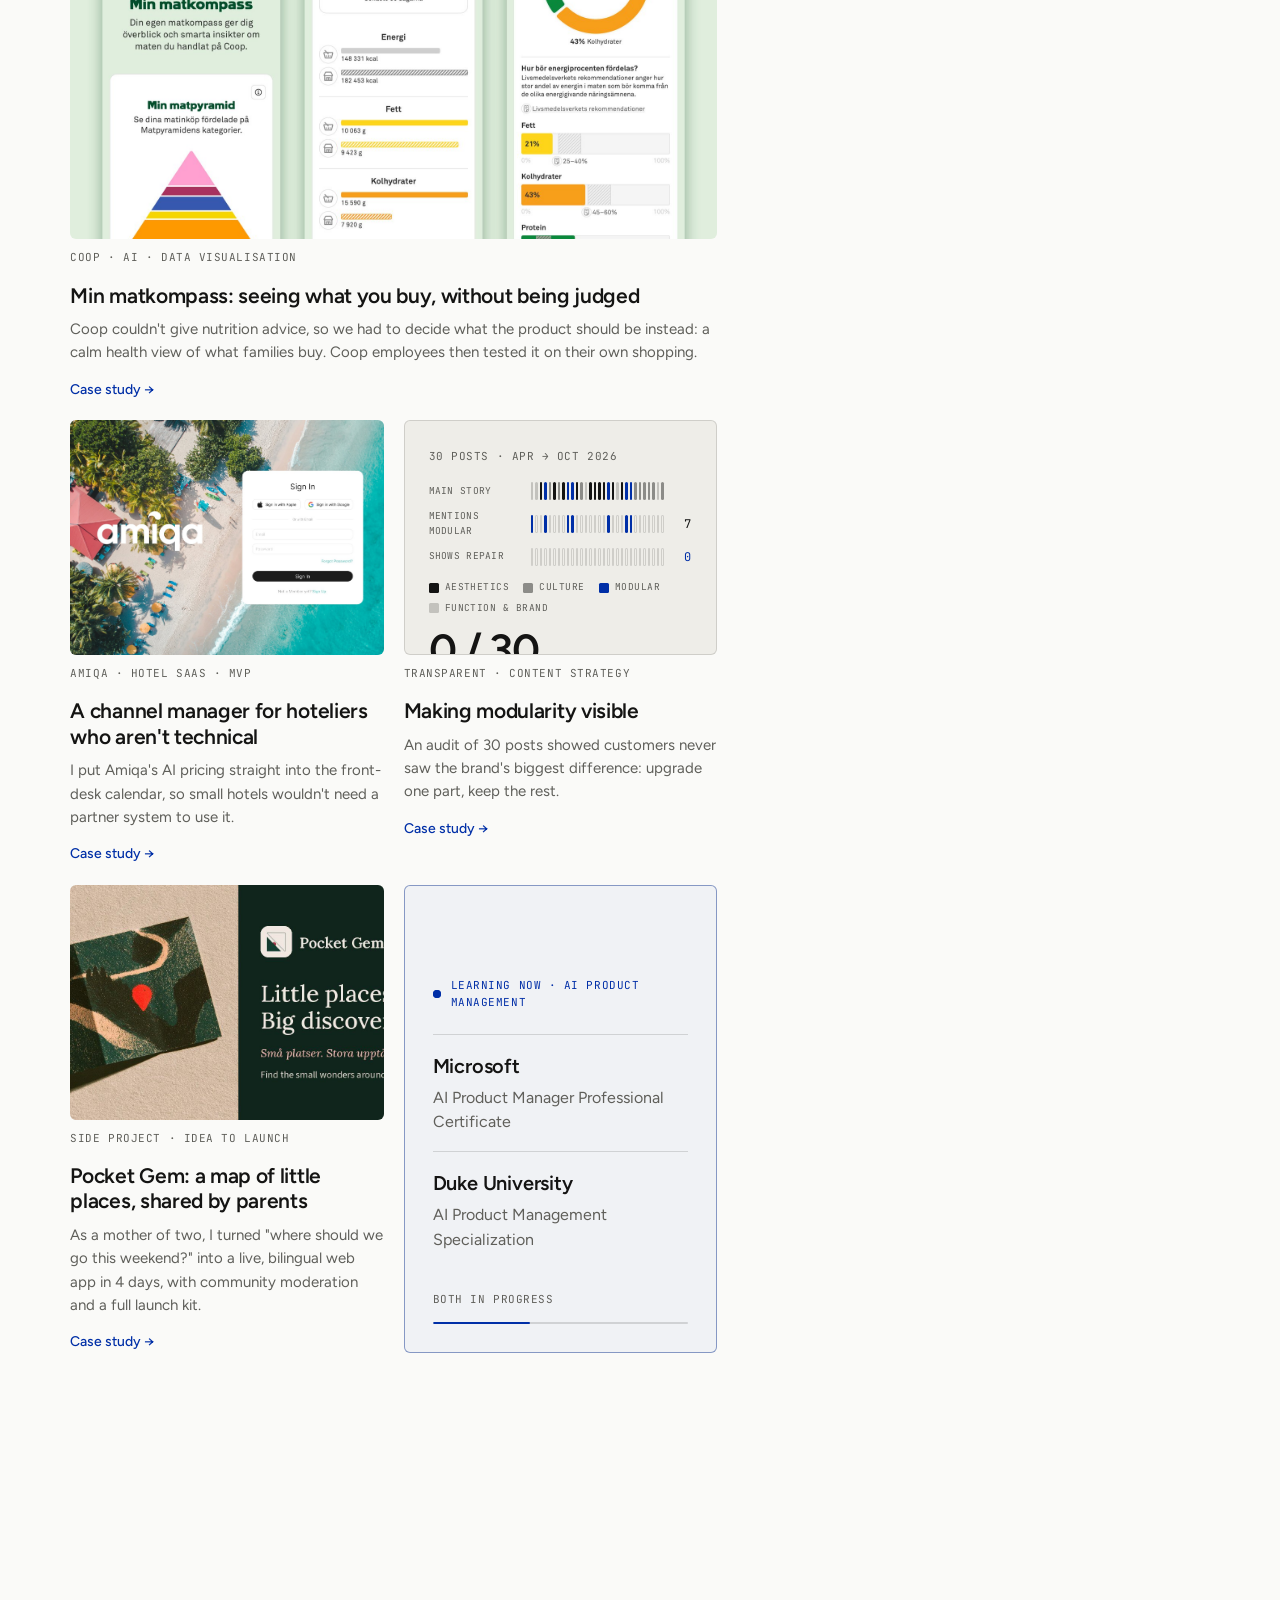
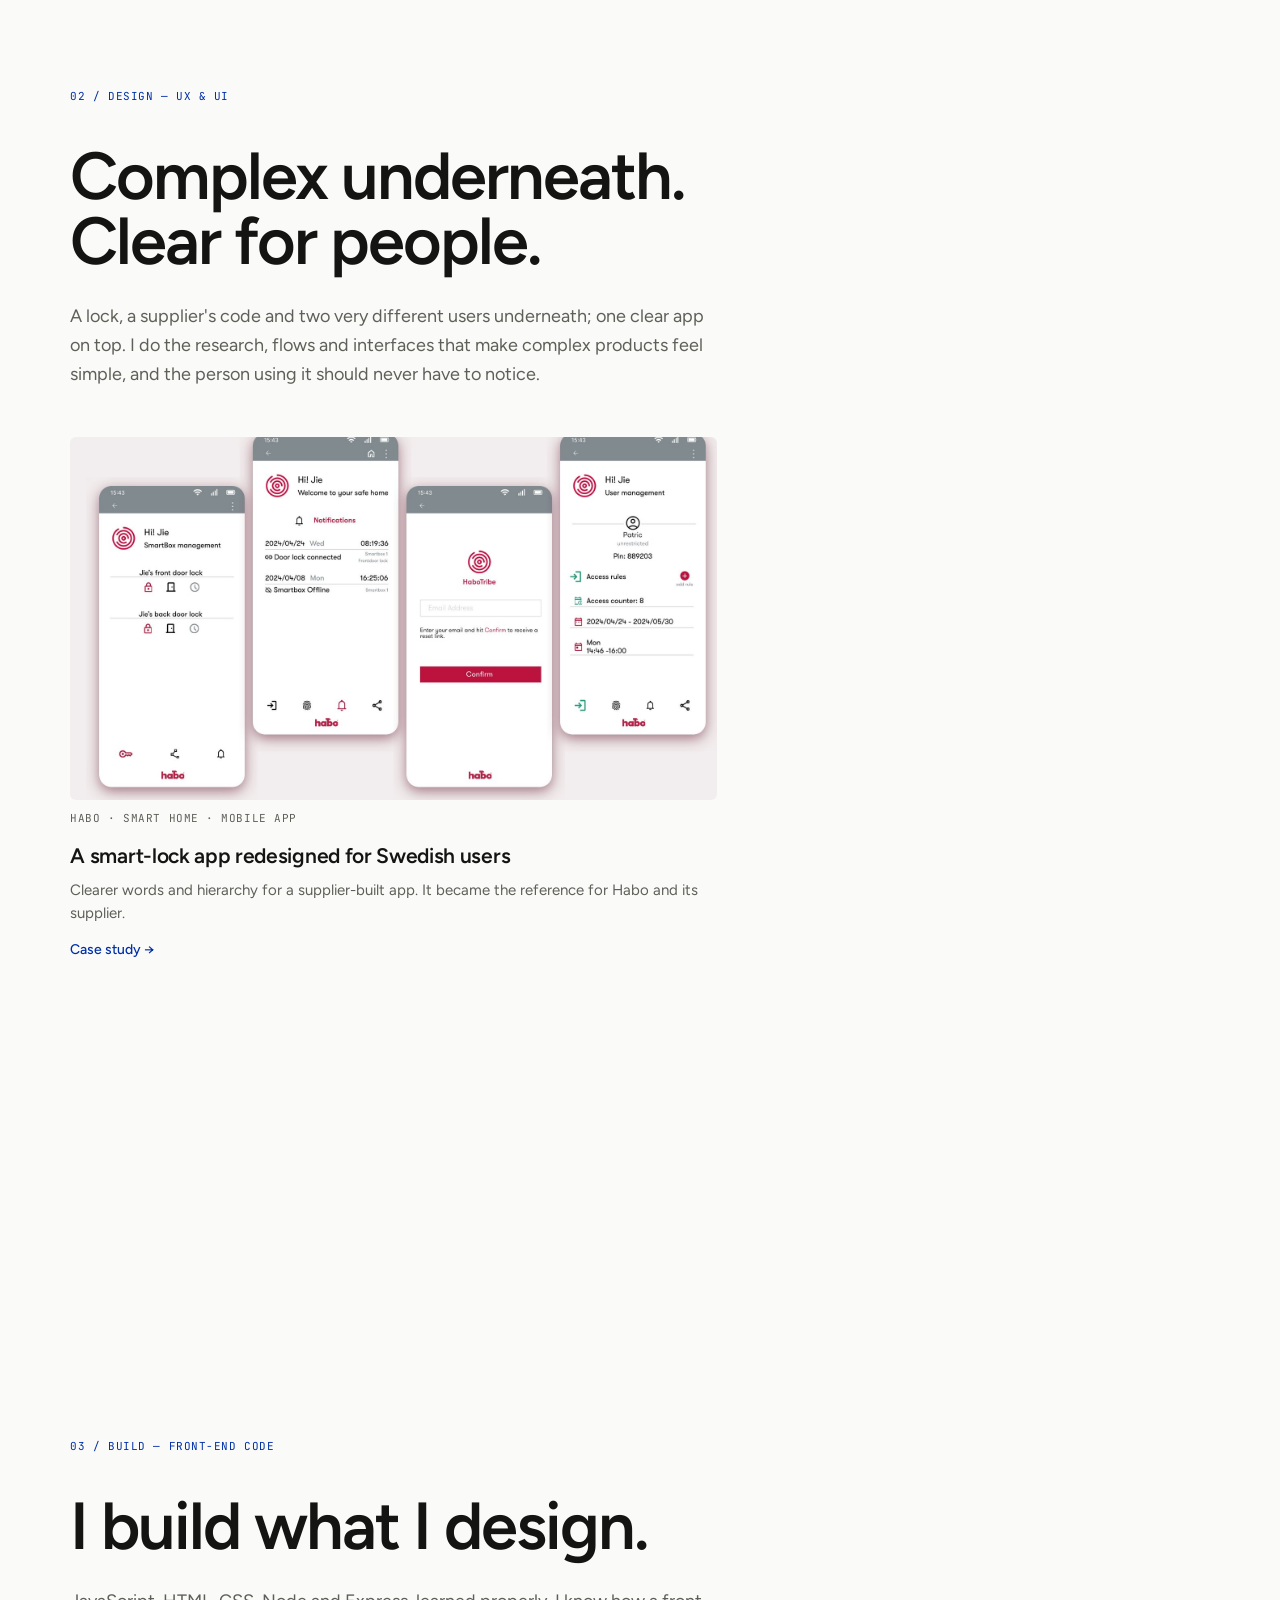
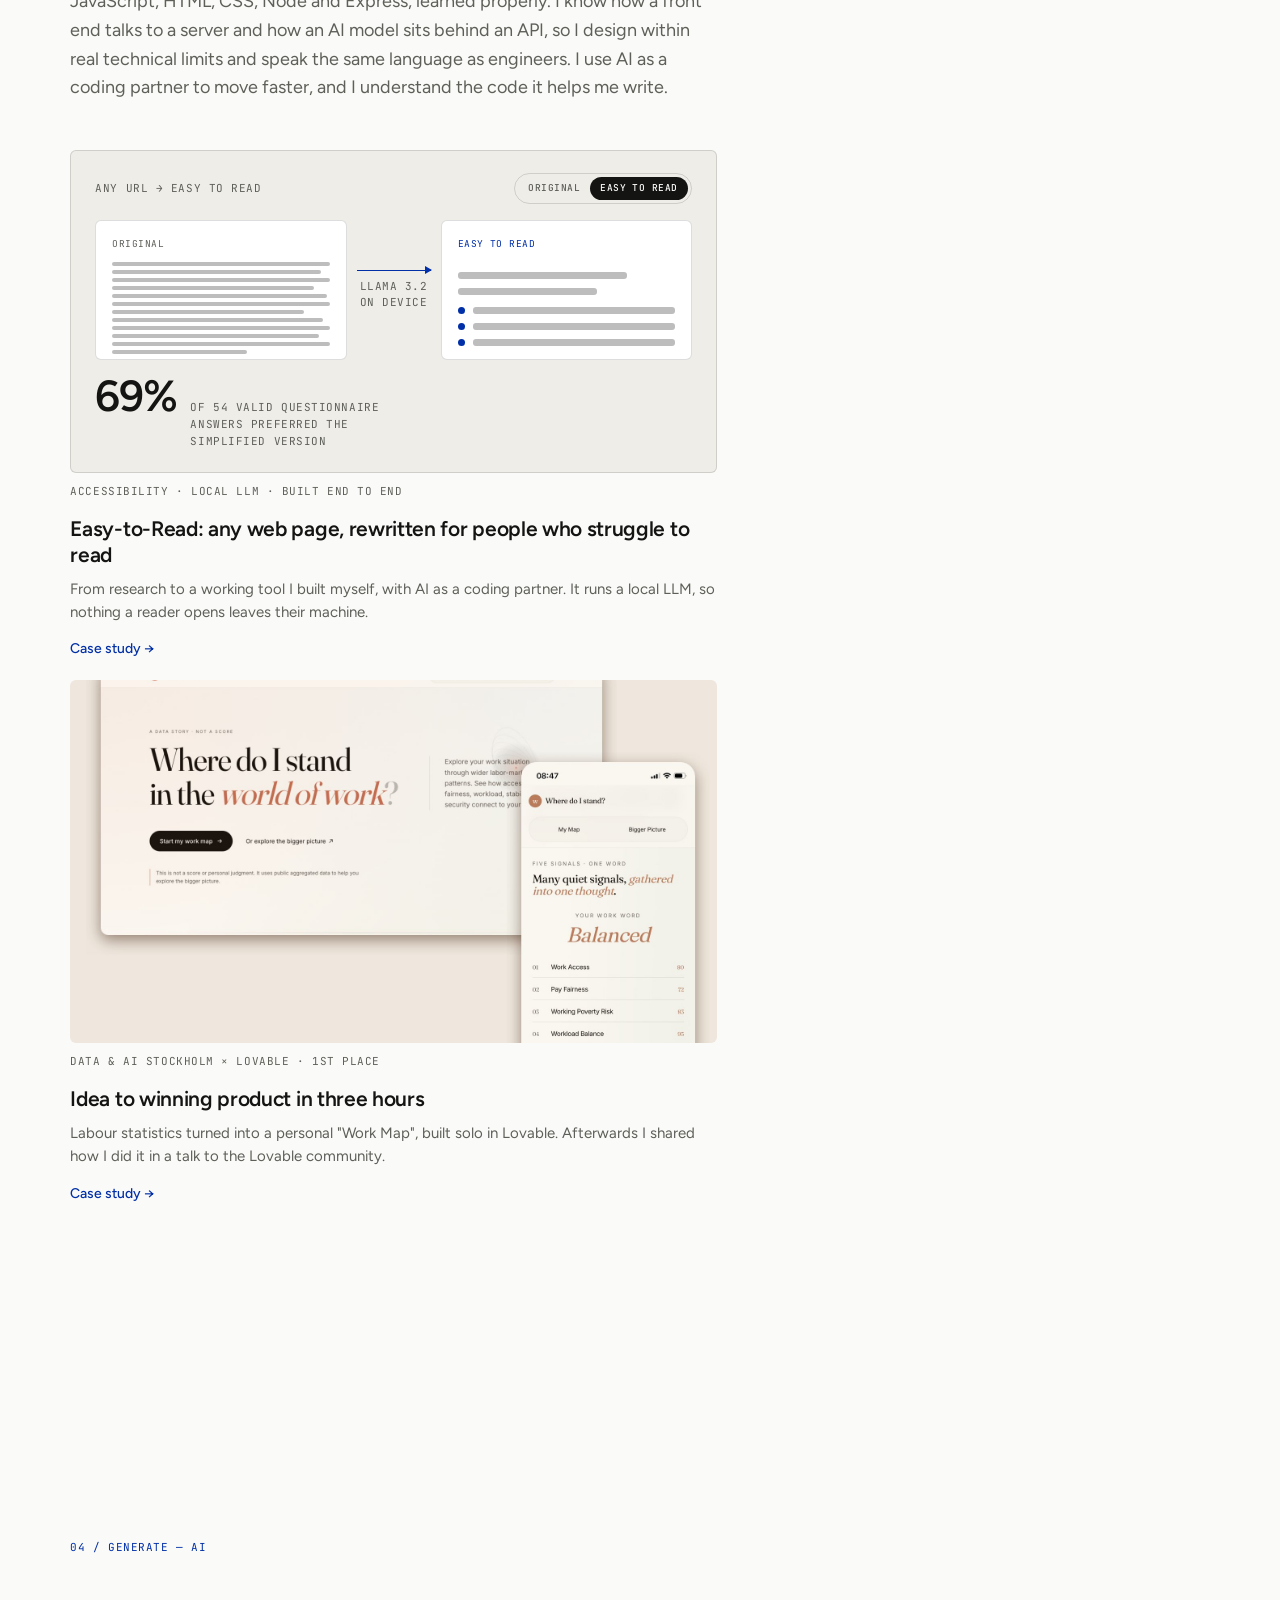
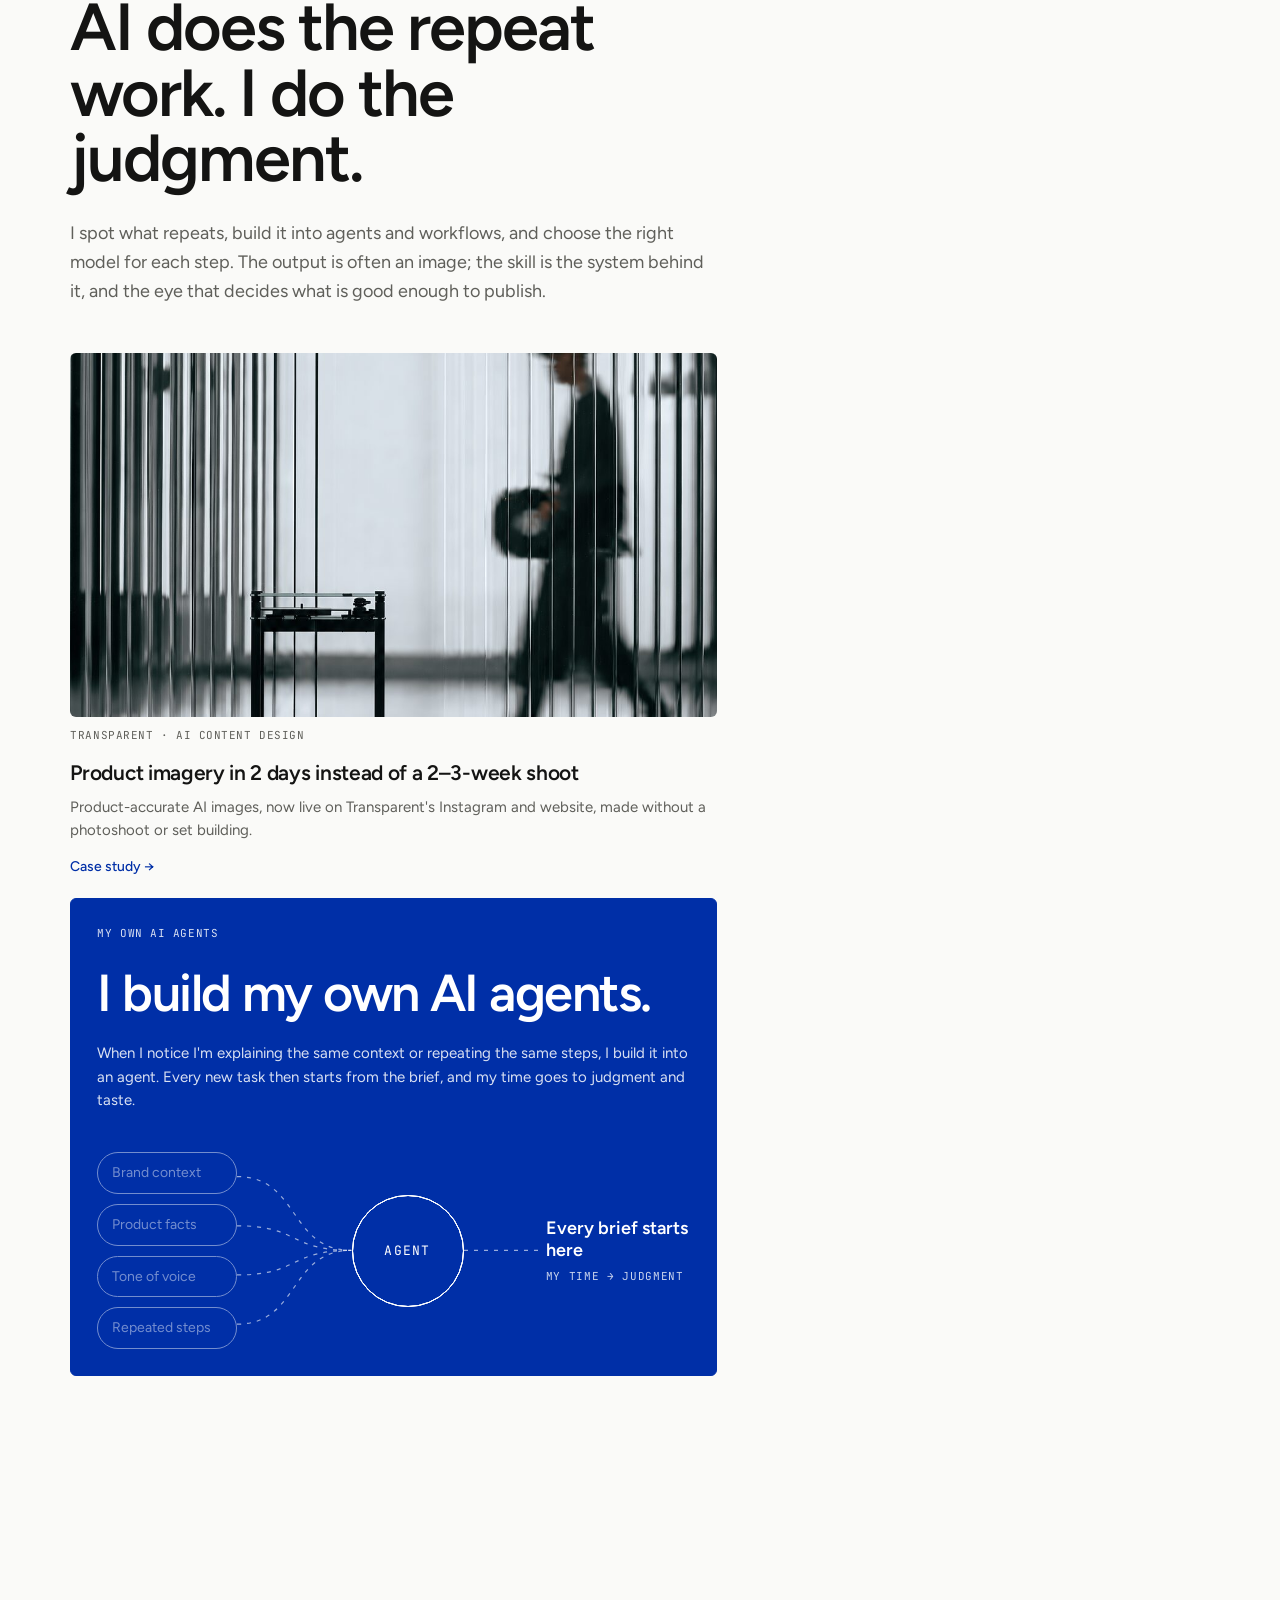
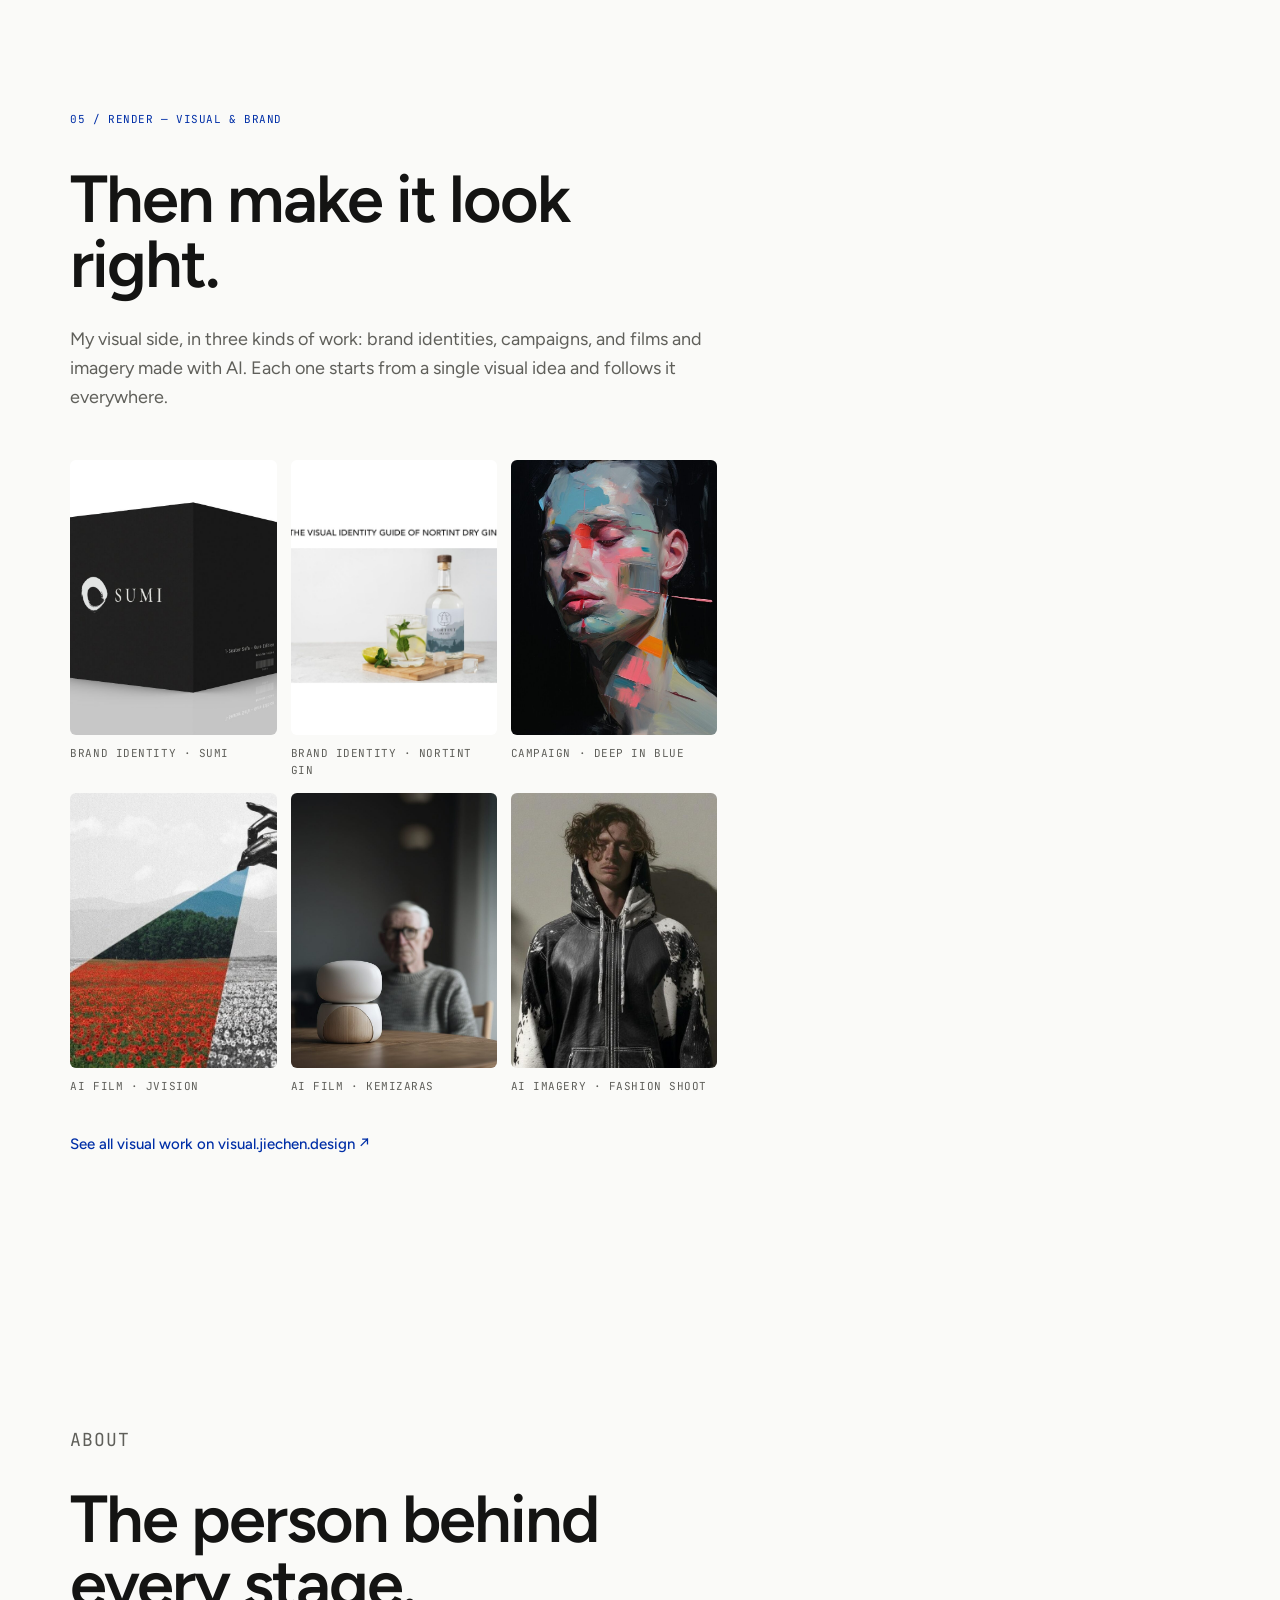
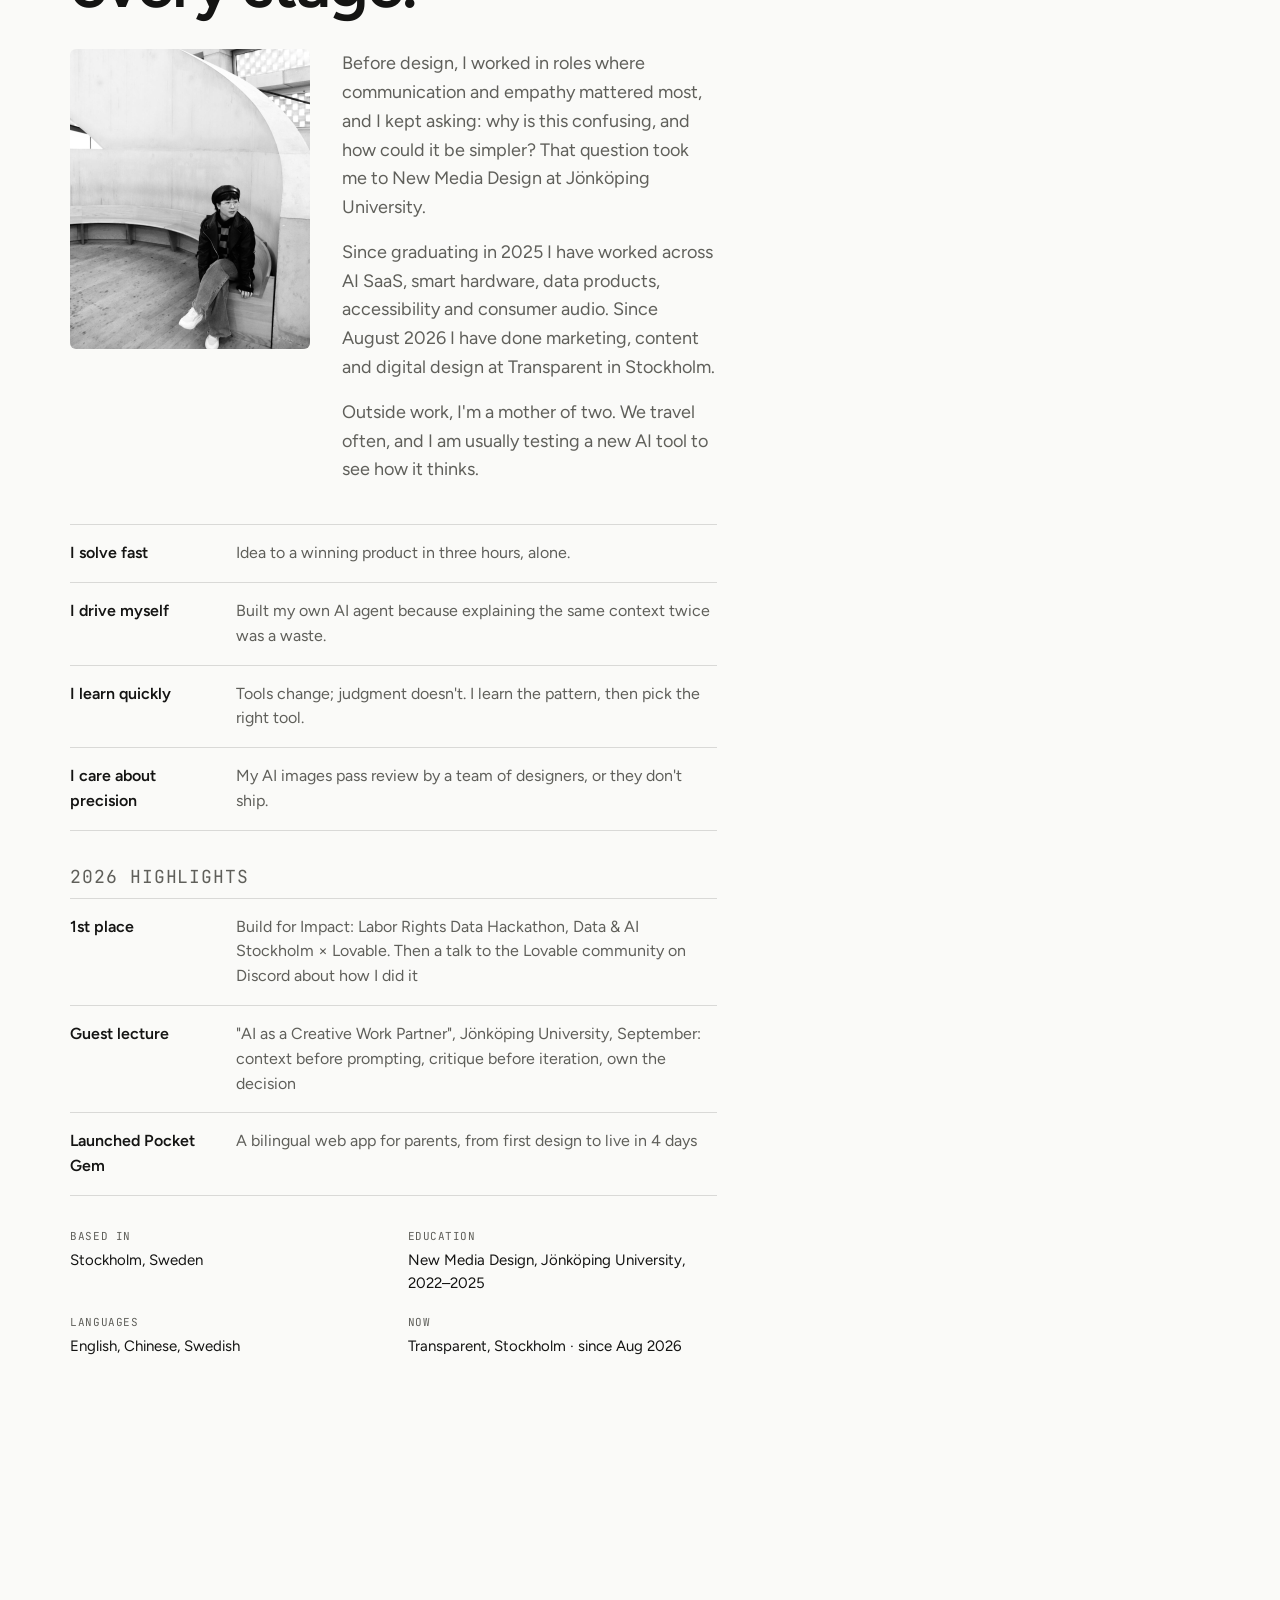
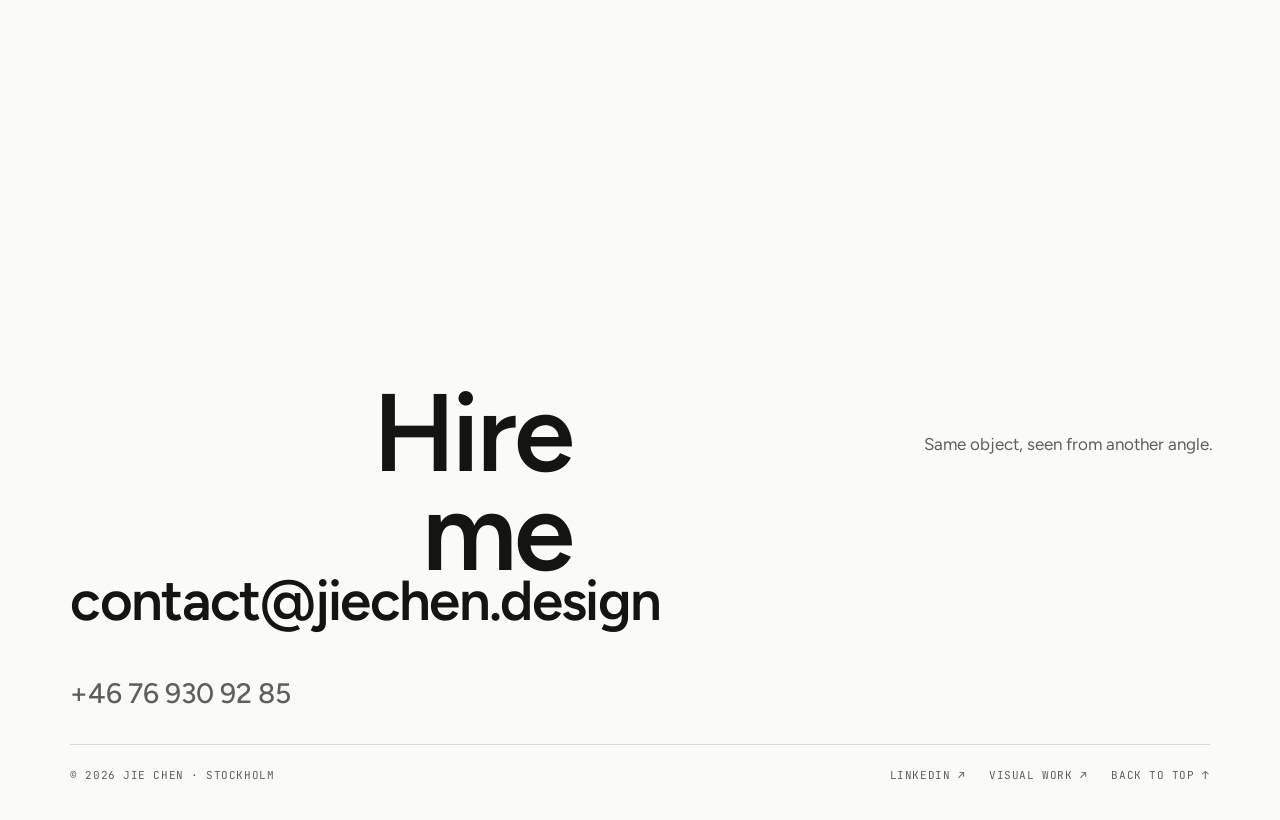
==== commit 7eca4300: "Contact: add phone number Co-Authored-By: Claude Opus 5.5 <noreply@anthropic.com> Claude-Session: ht" ====
--- a/index.html
+++ b/index.html
@@ -205,6 +205,8 @@
 .contact { position: absolute; left: var(--pad); right: var(--pad); bottom: 36px; display: flex; flex-direction: column; gap: 28px; }
 .email { font-family: var(--display); font-style: var(--d-style); font-weight: var(--d-weight); letter-spacing: var(--d-track); font-size: calc(clamp(30px, 4.4vw, 64px) * var(--d-scale)); line-height: 1; text-decoration: none; word-break: break-word; }
 .email:hover { color: var(--acc); }
+.phone { display: block; width: fit-content; margin-top: 16px; font-family: var(--display); font-weight: 500; letter-spacing: -0.01em; font-size: clamp(20px, 2.2vw, 30px); color: var(--soft); text-decoration: none; }
+.phone:hover { color: var(--acc); }
 .foot { display: flex; justify-content: space-between; gap: 20px; flex-wrap: wrap; padding-top: 22px; border-top: 1px solid var(--line); color: var(--soft); }
 .foot a { text-decoration: none; }
 .foot a:hover { color: var(--ink); }
@@ -689,6 +691,7 @@
     <p class="answer-note">Same object, seen from another angle.</p>
     <div class="contact">
       <a class="email" href="mailto:contact@jiechen.design">contact@jiechen.design</a>
+      <a class="phone" href="tel:+46769309285" aria-label="Phone: +46 76 930 92 85">+46 76 930 92 85</a>
       <div class="foot mono">
         <span>© 2026 Jie Chen · Stockholm</span>
         <span class="foot-links"><a href="https://www.linkedin.com/in/jie-chen-1768a725/">LinkedIn ↗</a><a href="https://visual.jiechen.design/">Visual work ↗</a><a href="#top">Back to top ↑</a></span>
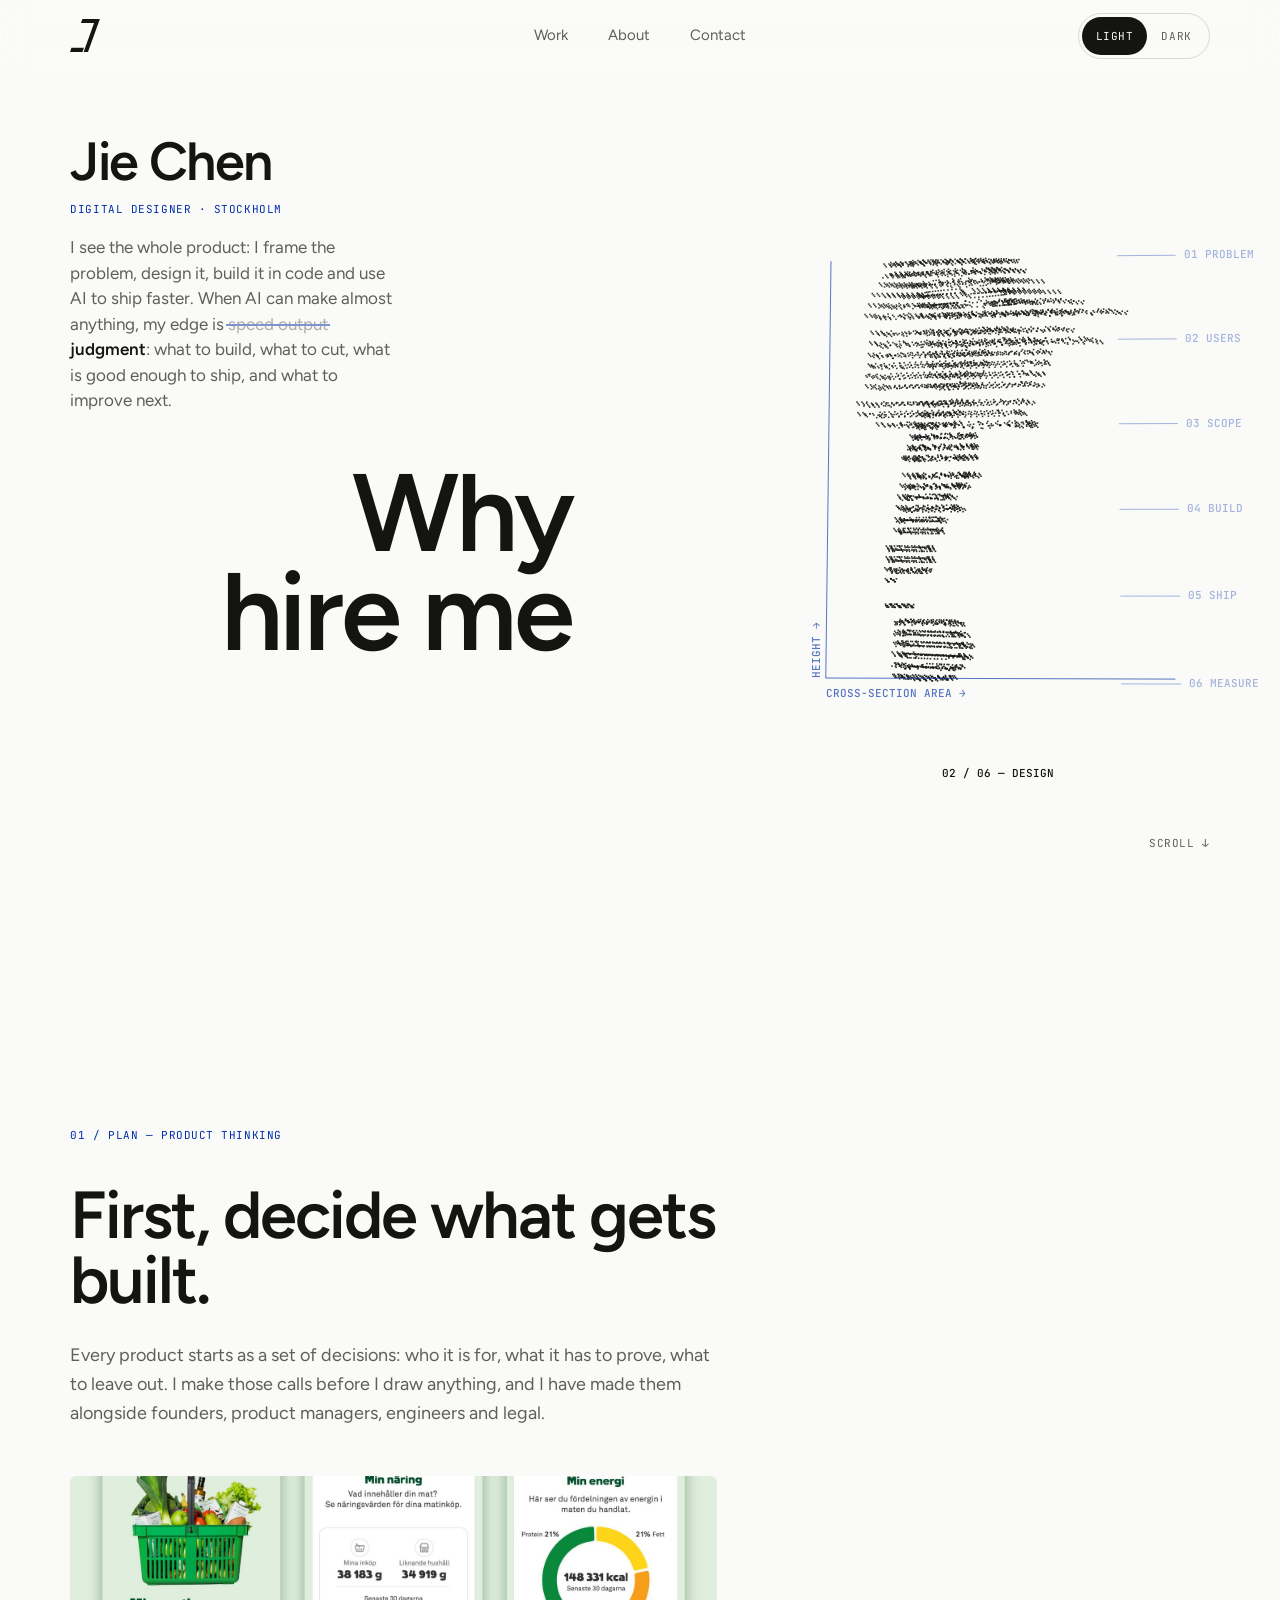
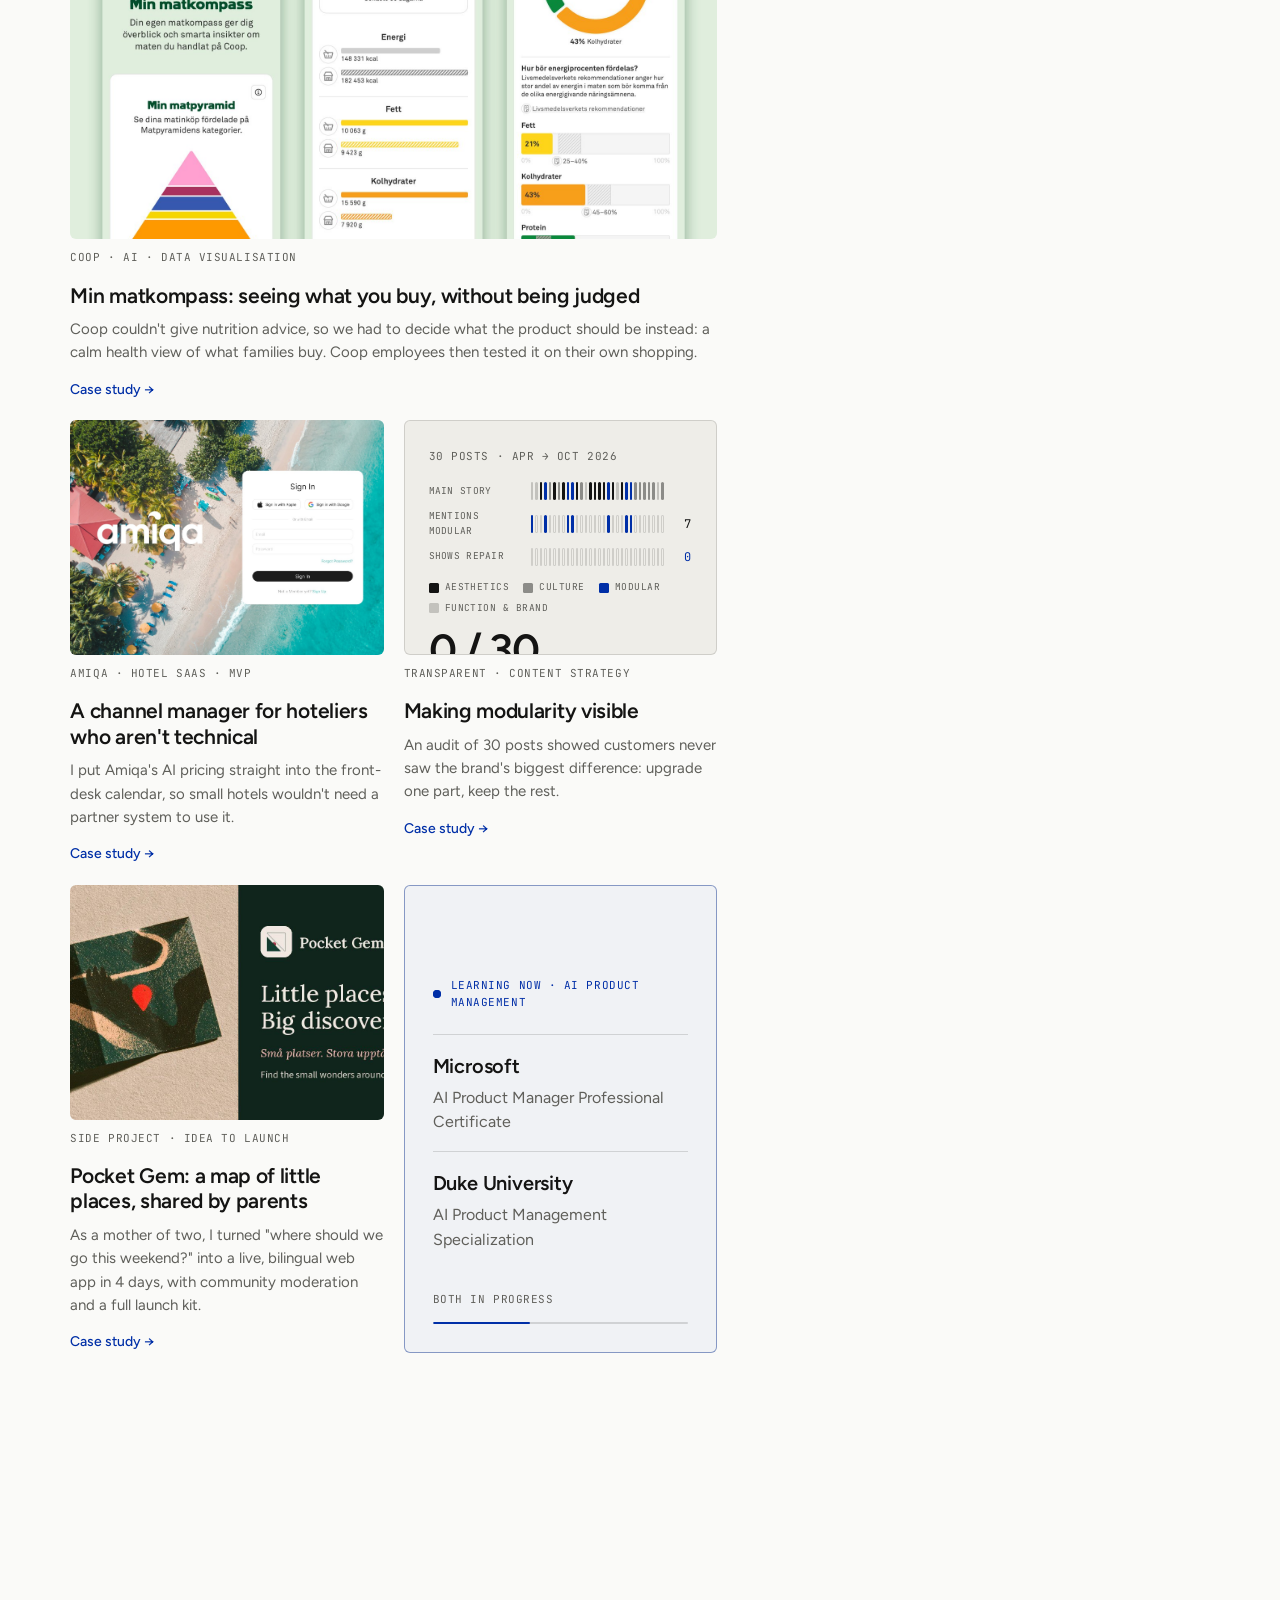
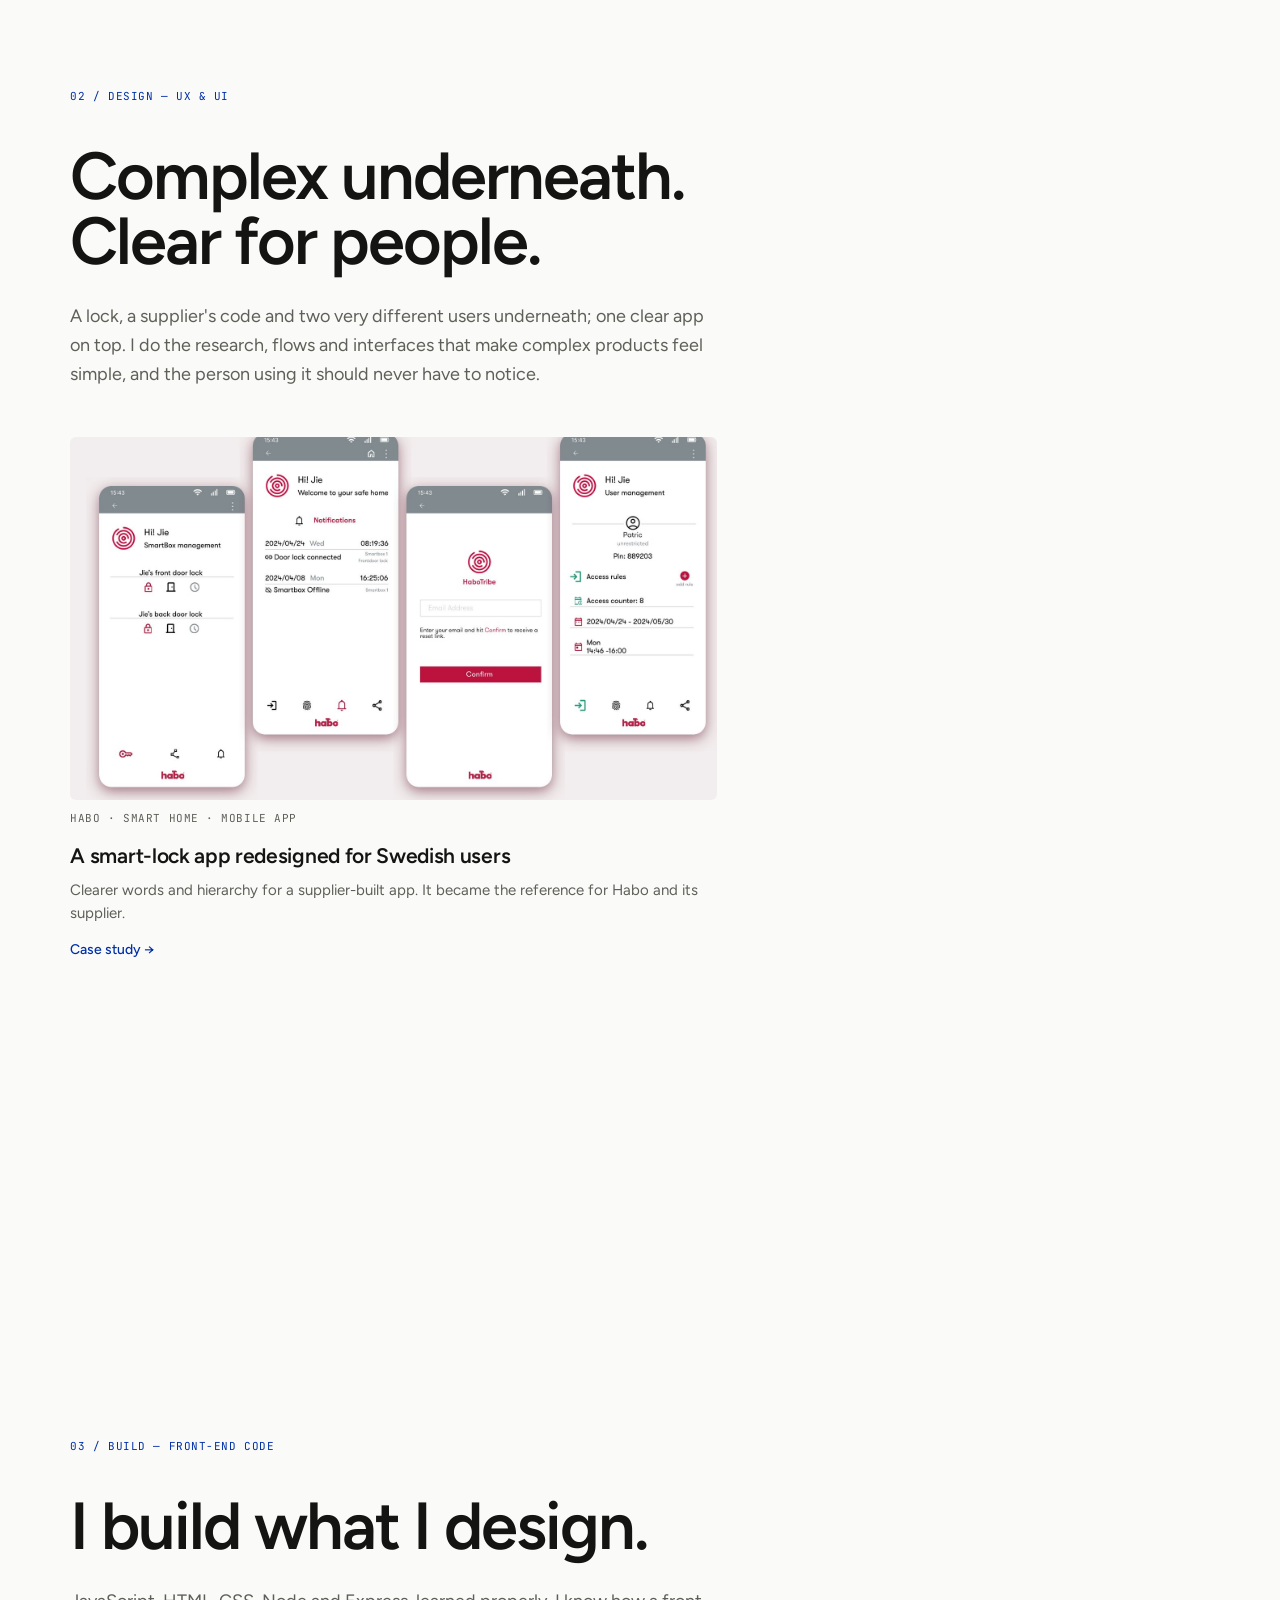
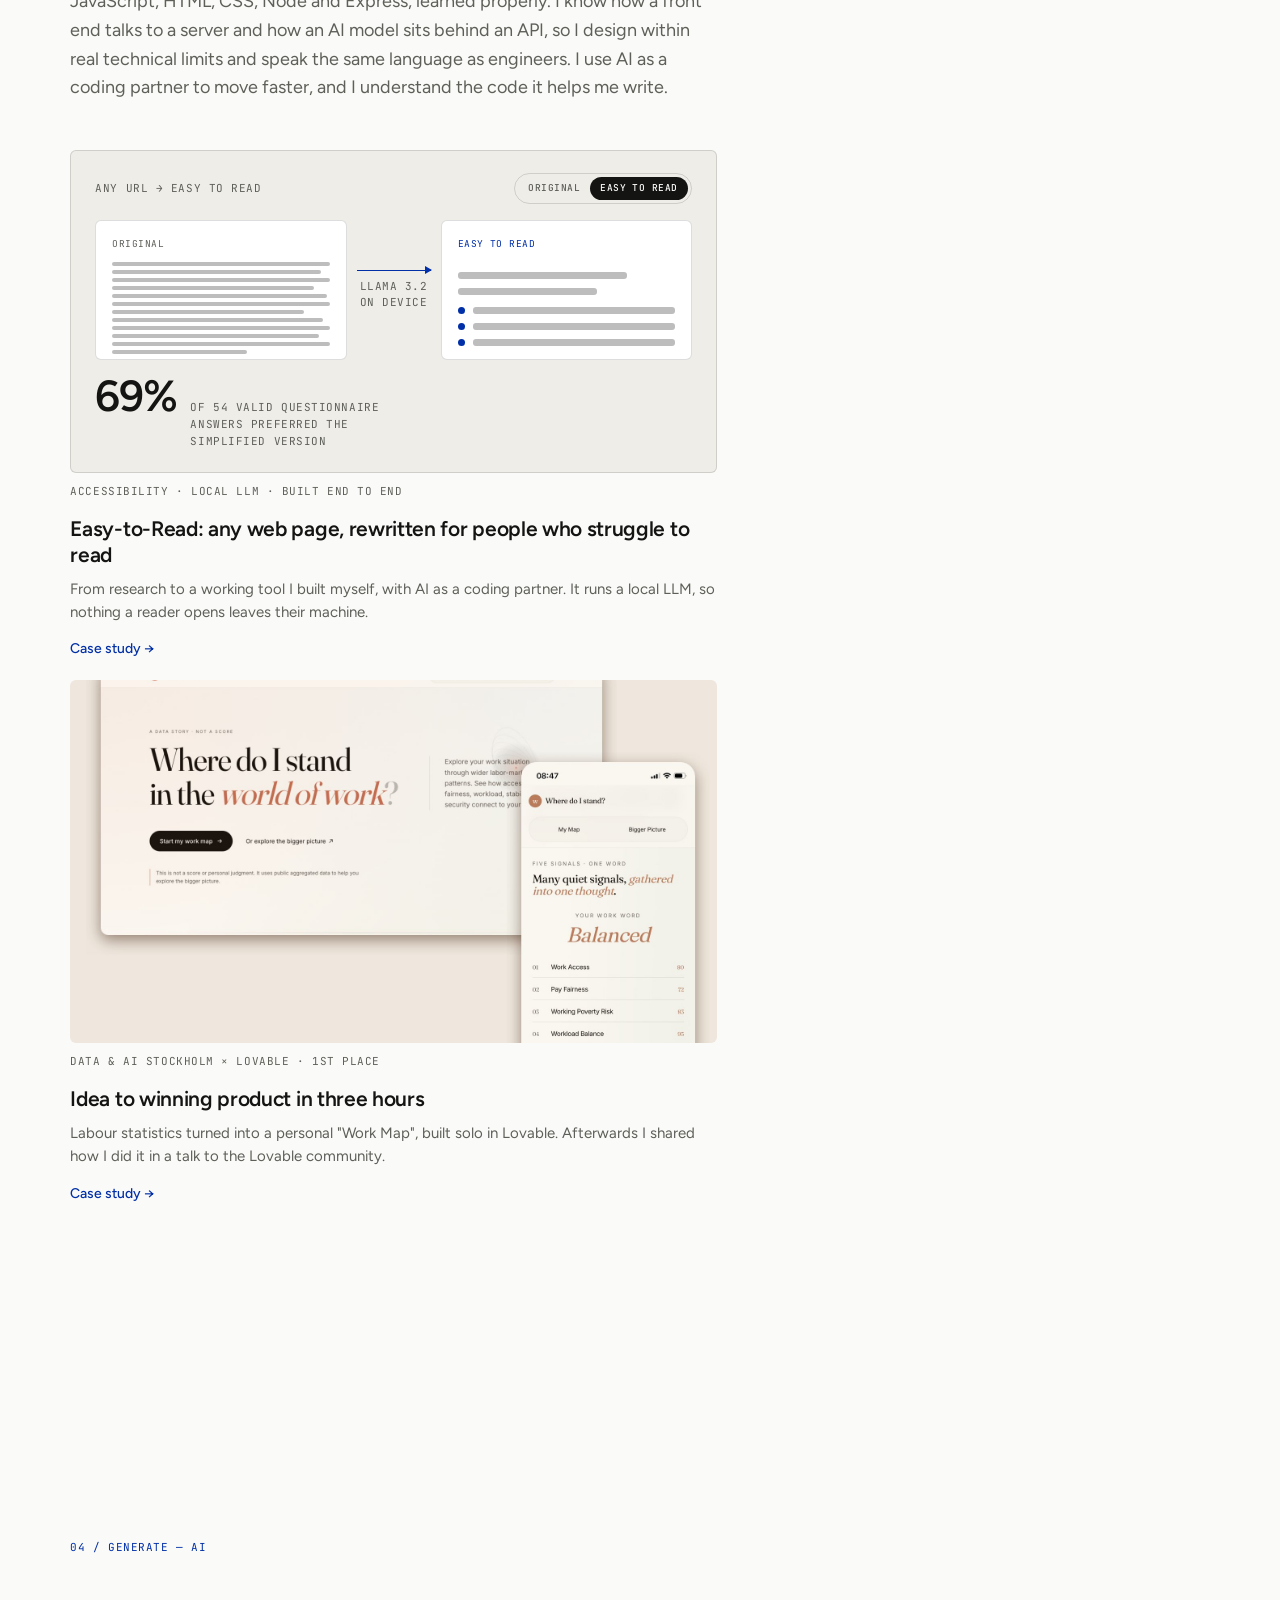
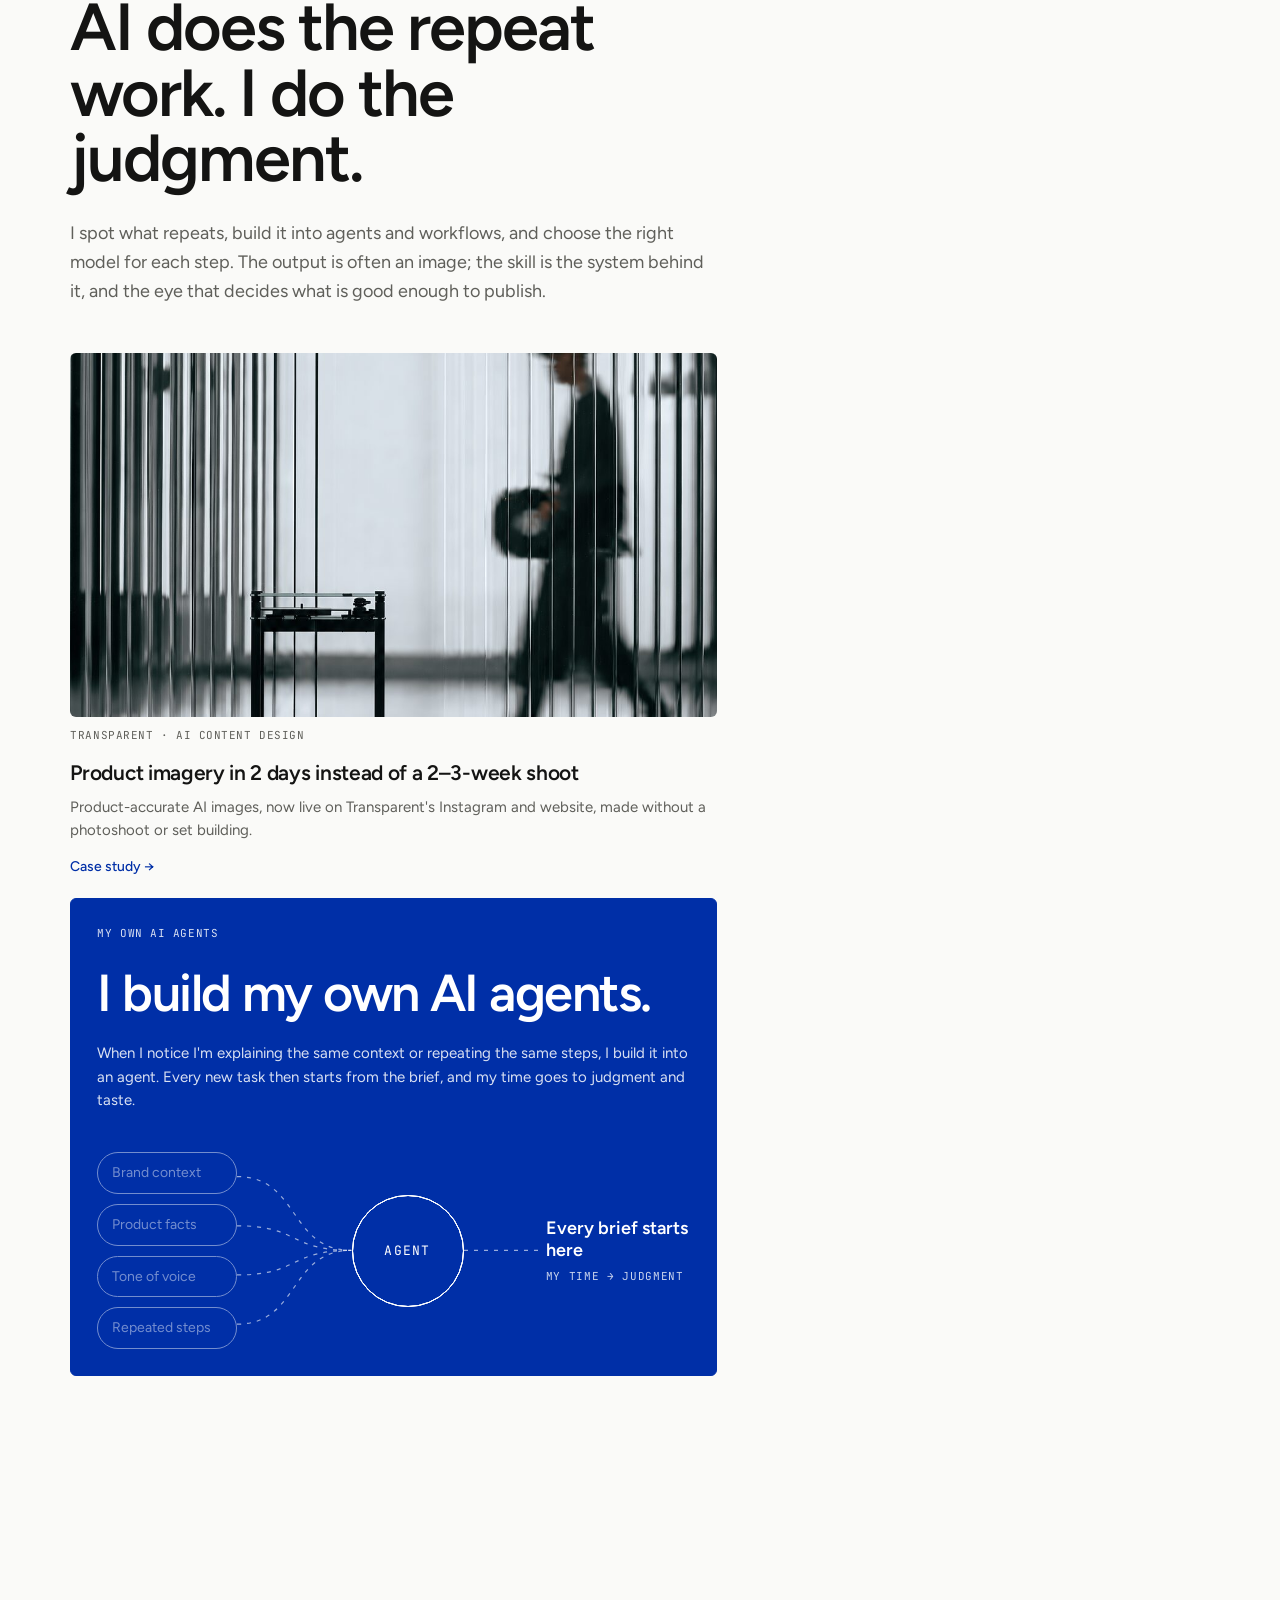
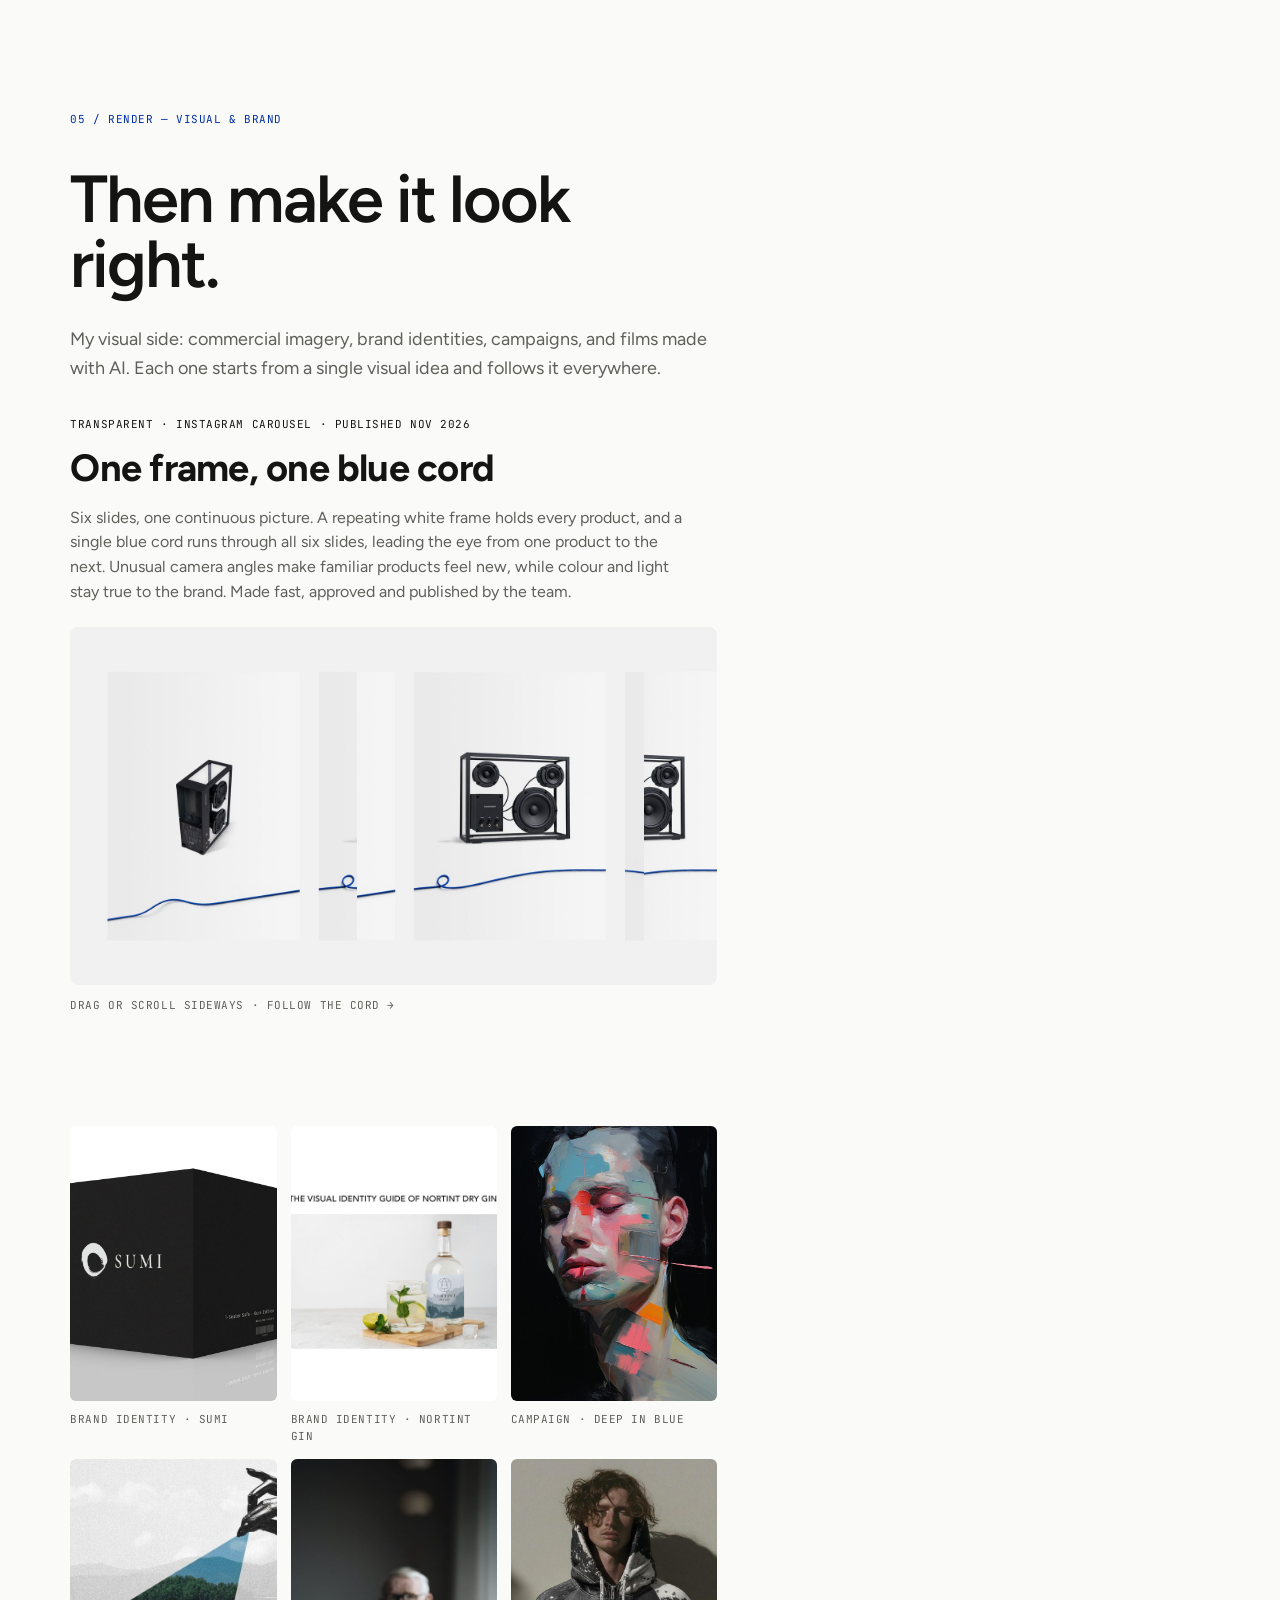
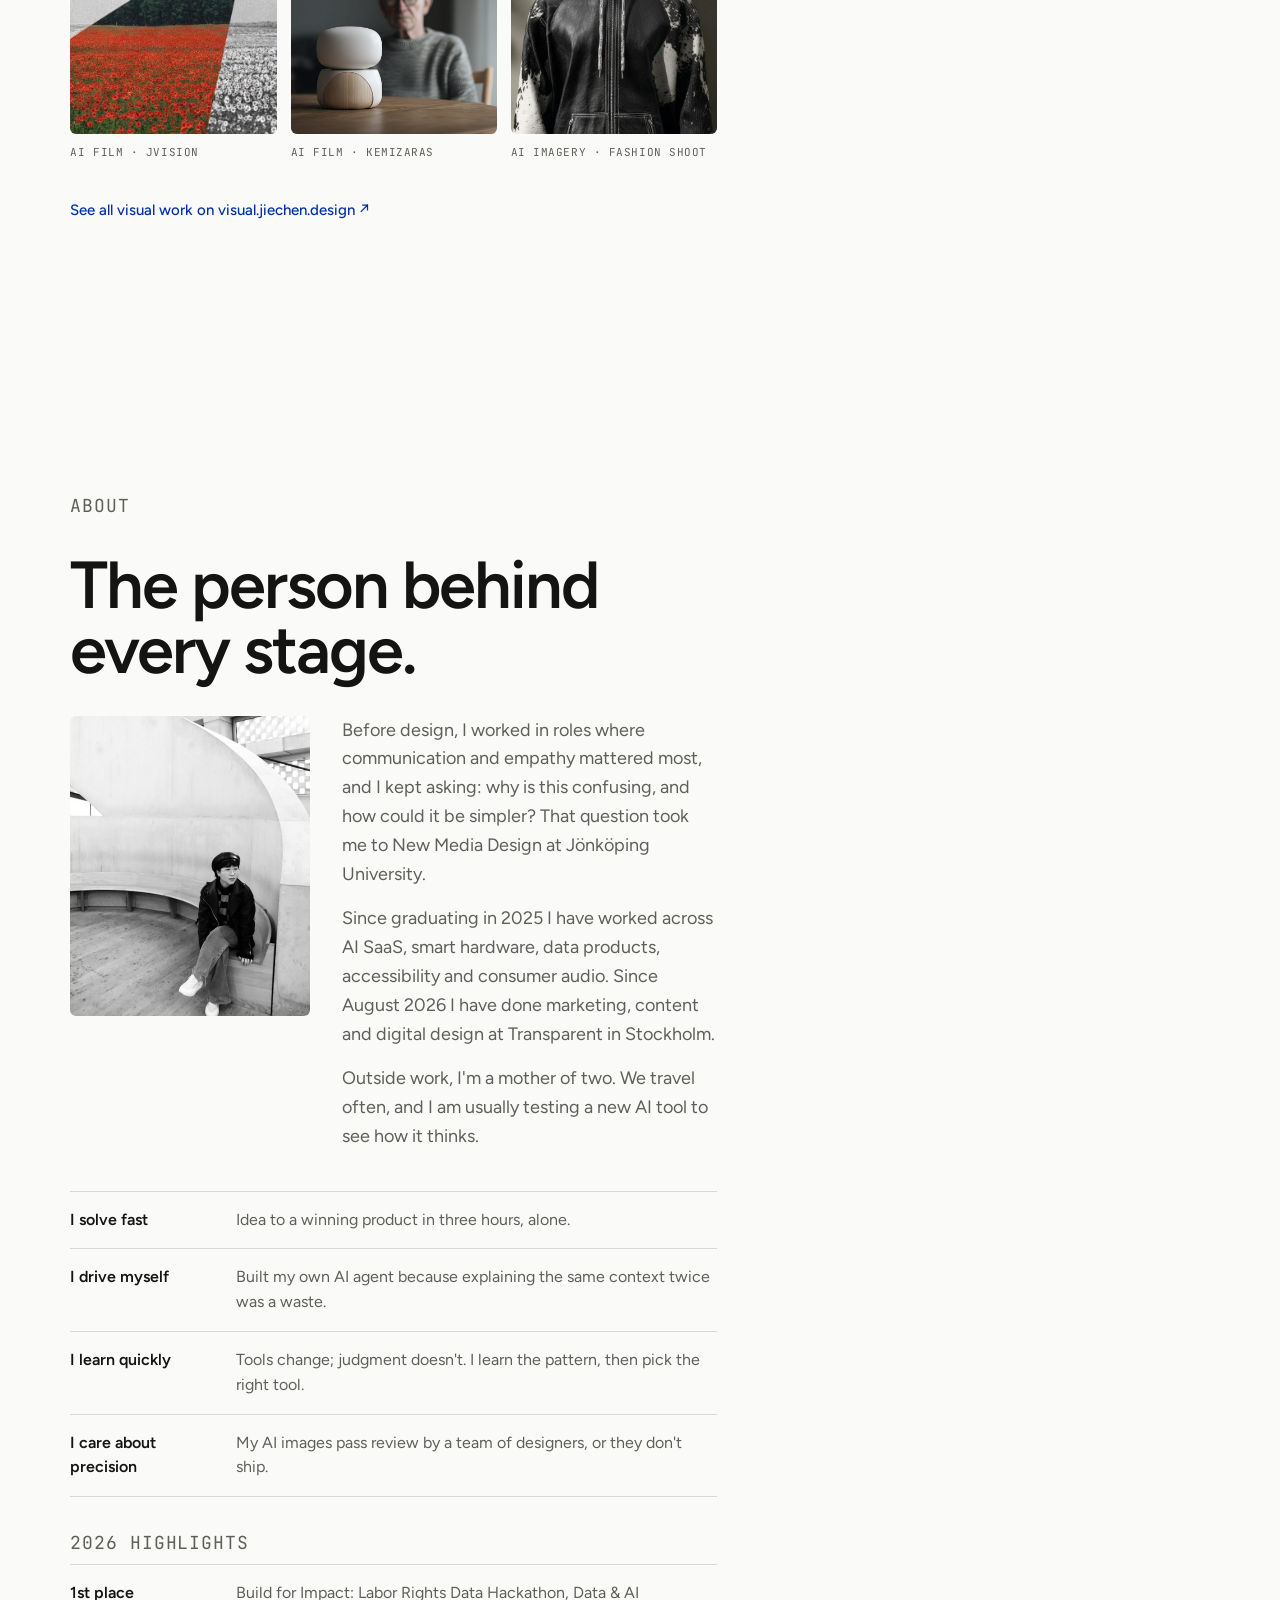
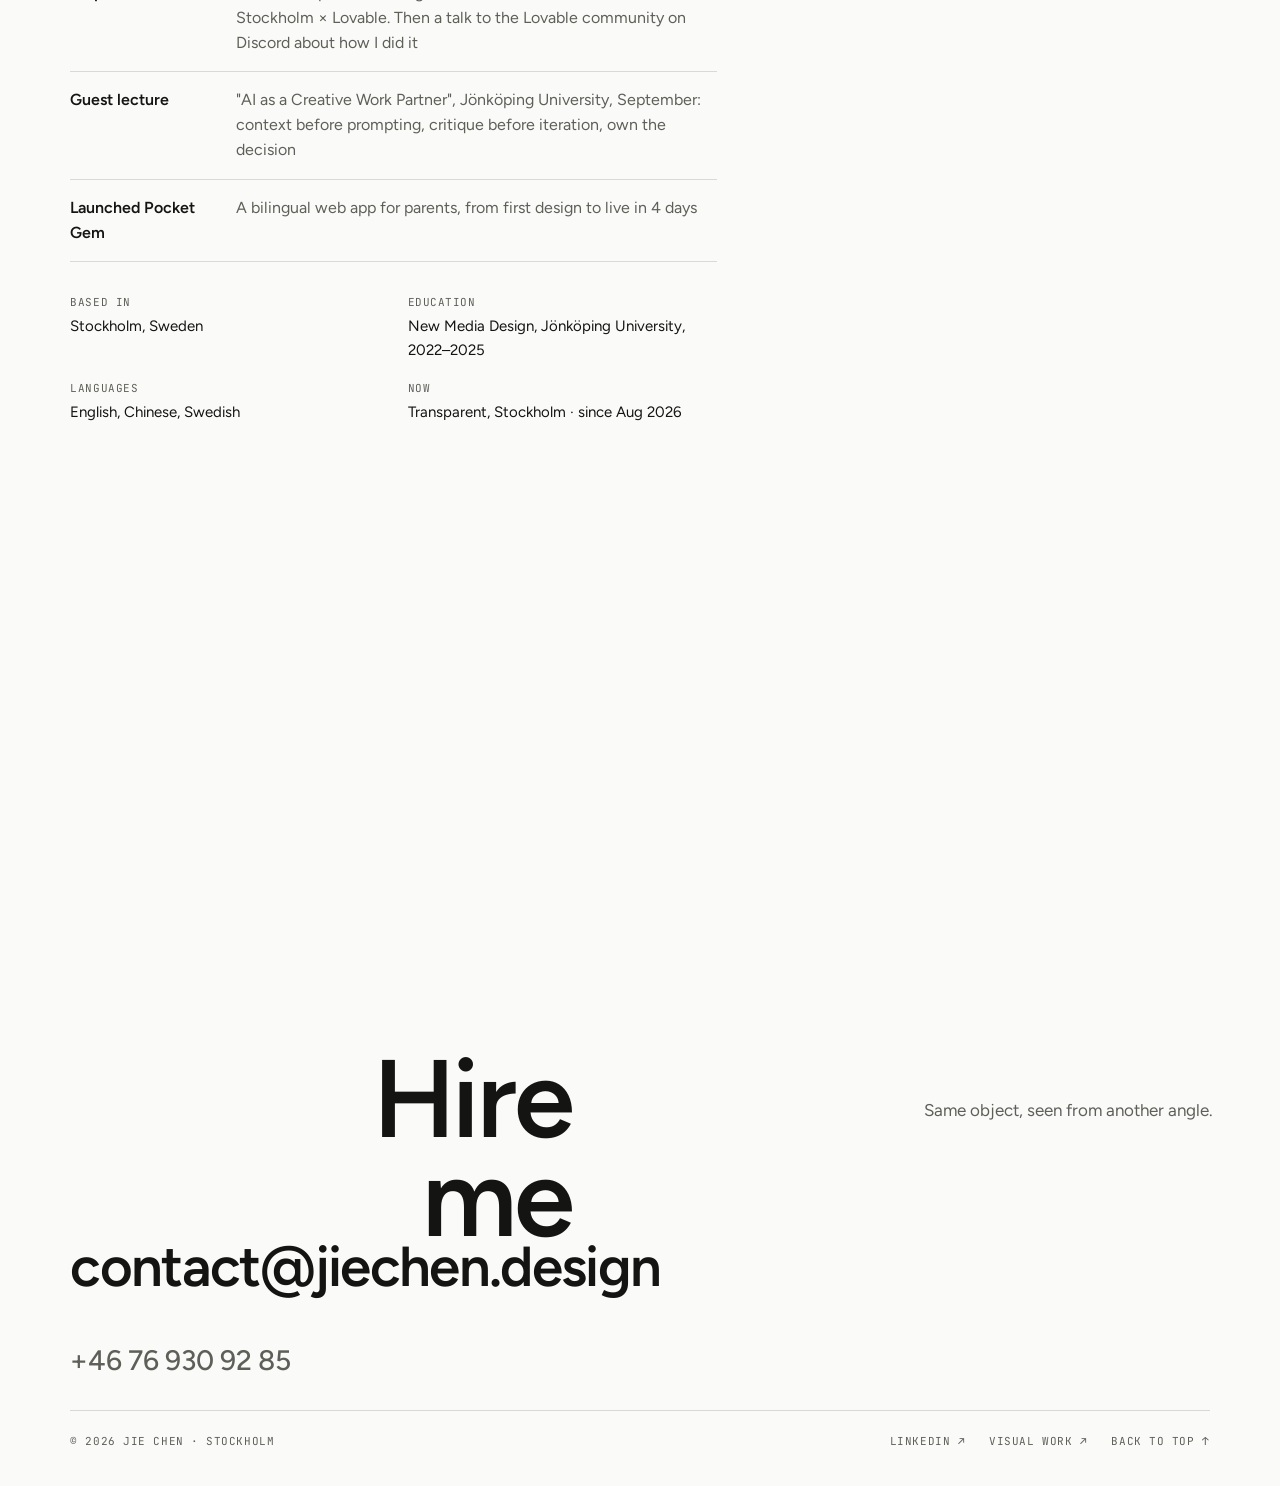
==== commit 43359436: "Render: add the Transparent Instagram carousel as a continuous swipe strip Co-Authored-By: Claude Op" ====
--- a/index.html
+++ b/index.html
@@ -174,6 +174,15 @@
 a.card:hover .media img { transform: scale(1.03); }
 .slot { position: absolute; inset: 0; display: flex; align-items: center; justify-content: center; padding: 16px; text-align: center; border: 1px dashed var(--line); border-radius: 6px; color: var(--ph-ink); }
 .todo { color: var(--acc); }
+.carousel { margin: 0 0 clamp(36px, 5vw, 64px); }
+.car-head { max-width: 62ch; margin-bottom: 22px; }
+.car-head h3 { font-family: var(--display); font-size: clamp(26px, 3vw, 38px); letter-spacing: -0.02em; line-height: 1.1; margin: 12px 0 10px; }
+.car-head p { color: var(--soft); }
+.car-strip { display: flex; overflow-x: auto; overscroll-behavior-x: contain; scroll-snap-type: x proximity; border-radius: 8px; cursor: grab; scrollbar-width: thin; -webkit-overflow-scrolling: touch; }
+.car-strip.drag { cursor: grabbing; scroll-snap-type: none; }
+.car-strip img { display: block; height: clamp(300px, 28vw, 400px); width: auto; flex: none; scroll-snap-align: start; user-select: none; }
+.car-strip:focus-visible { outline: 2px solid var(--acc); outline-offset: 4px; }
+.carousel figcaption { margin-top: 12px; color: var(--soft); }
 .gallery { display: grid; grid-template-columns: repeat(3, minmax(0, 1fr)); gap: 14px; margin-top: 20px; }
 .gallery .media { aspect-ratio: 3 / 4; }
 .gallery figure { margin: 0; display: flex; flex-direction: column; gap: 10px; }
@@ -636,7 +645,16 @@
     <div class="ch-in">
       <p class="ch-num mono rv">05 / Render — visual &amp; brand</p>
       <h2 class="disp rv" id="visual-h">Then make it look right.</h2>
-      <p class="ch-body rv">My visual side, in three kinds of work: brand identities, campaigns, and films and imagery made with AI. Each one starts from a single visual idea and follows it everywhere.</p>
+      <p class="ch-body rv">My visual side: commercial imagery, brand identities, campaigns, and films made with AI. Each one starts from a single visual idea and follows it everywhere.</p>
+      <figure class="carousel rv">
+        <div class="car-head">
+          <span class="tag mono">Transparent · Instagram carousel · published Nov 2026</span>
+          <h3>One frame, one blue cord</h3>
+          <p>Six slides, one continuous picture. A repeating white frame holds every product, and a single blue cord runs through all six slides, leading the eye from one product to the next. Unusual camera angles make familiar products feel new, while colour and light stay true to the brand. Made fast, approved and published by the team.</p>
+        </div>
+        <div class="car-strip" tabindex="0" role="group" aria-label="Instagram carousel, six slides; scroll sideways to follow the cord"><img src="assets/tr-carousel-1.jpg" alt="Slide 1 of 6: Black Transparent speaker seen from an unusual high side angle, a blue cord running along the floor" loading="lazy" draggable="false"><img src="assets/tr-carousel-2.jpg" alt="Slide 2 of 6: Transparent Speaker in its open black frame, the blue cord looping once below it" loading="lazy" draggable="false"><img src="assets/tr-carousel-3.jpg" alt="Slide 3 of 6: White Acoustic Sculpture speaker, the blue cord rising gently beneath it" loading="lazy" draggable="false"><img src="assets/tr-carousel-4.jpg" alt="Slide 4 of 6: Transparent turntable seen from a low side angle between glass plates, the cord continuing" loading="lazy" draggable="false"><img src="assets/tr-carousel-5.jpg" alt="Slide 5 of 6: Light grey speaker seen from the back, the cord lifting in a soft wave" loading="lazy" draggable="false"><img src="assets/tr-carousel-6.jpg" alt="Slide 6 of 6: Transparent turntable on its glass stand with the lid open, the cord ending the series" loading="lazy" draggable="false"></div>
+        <figcaption class="mono">Drag or scroll sideways · follow the cord →</figcaption>
+      </figure>
       <div class="gallery">
         <figure class="rv"><div class="media"><img src="assets/v-sumi.jpg" alt="SUMI furniture brand: packaging with a brush-circle logo" loading="lazy"></div><figcaption class="mono">Brand identity · SUMI</figcaption></figure>
         <figure class="rv"><div class="media"><img src="assets/v-nortint.jpg" alt="Nortint Dry Gin bottle identity" loading="lazy"></div><figcaption class="mono">Brand identity · Nortint gin</figcaption></figure>
@@ -1363,6 +1381,16 @@
   });
   route();
 })();
+
+(function () {
+  document.querySelectorAll('.car-strip').forEach(function (el) {
+    var down = false, x0 = 0, s0 = 0, moved = false;
+    el.addEventListener('pointerdown', function (e) { if (e.pointerType !== 'mouse') return; down = true; moved = false; x0 = e.clientX; s0 = el.scrollLeft; el.classList.add('drag'); });
+    window.addEventListener('pointermove', function (e) { if (!down) return; var d = e.clientX - x0; if (Math.abs(d) > 3) moved = true; el.scrollLeft = s0 - d; });
+    window.addEventListener('pointerup', function () { if (!down) return; down = false; el.classList.remove('drag'); });
+    el.addEventListener('keydown', function (e) { if (e.key === 'ArrowRight') { el.scrollBy({ left: el.clientWidth * .6, behavior: 'smooth' }); e.preventDefault(); } if (e.key === 'ArrowLeft') { el.scrollBy({ left: -el.clientWidth * .6, behavior: 'smooth' }); e.preventDefault(); } });
+  });
+})();
 </script>
 </body>
 </html>
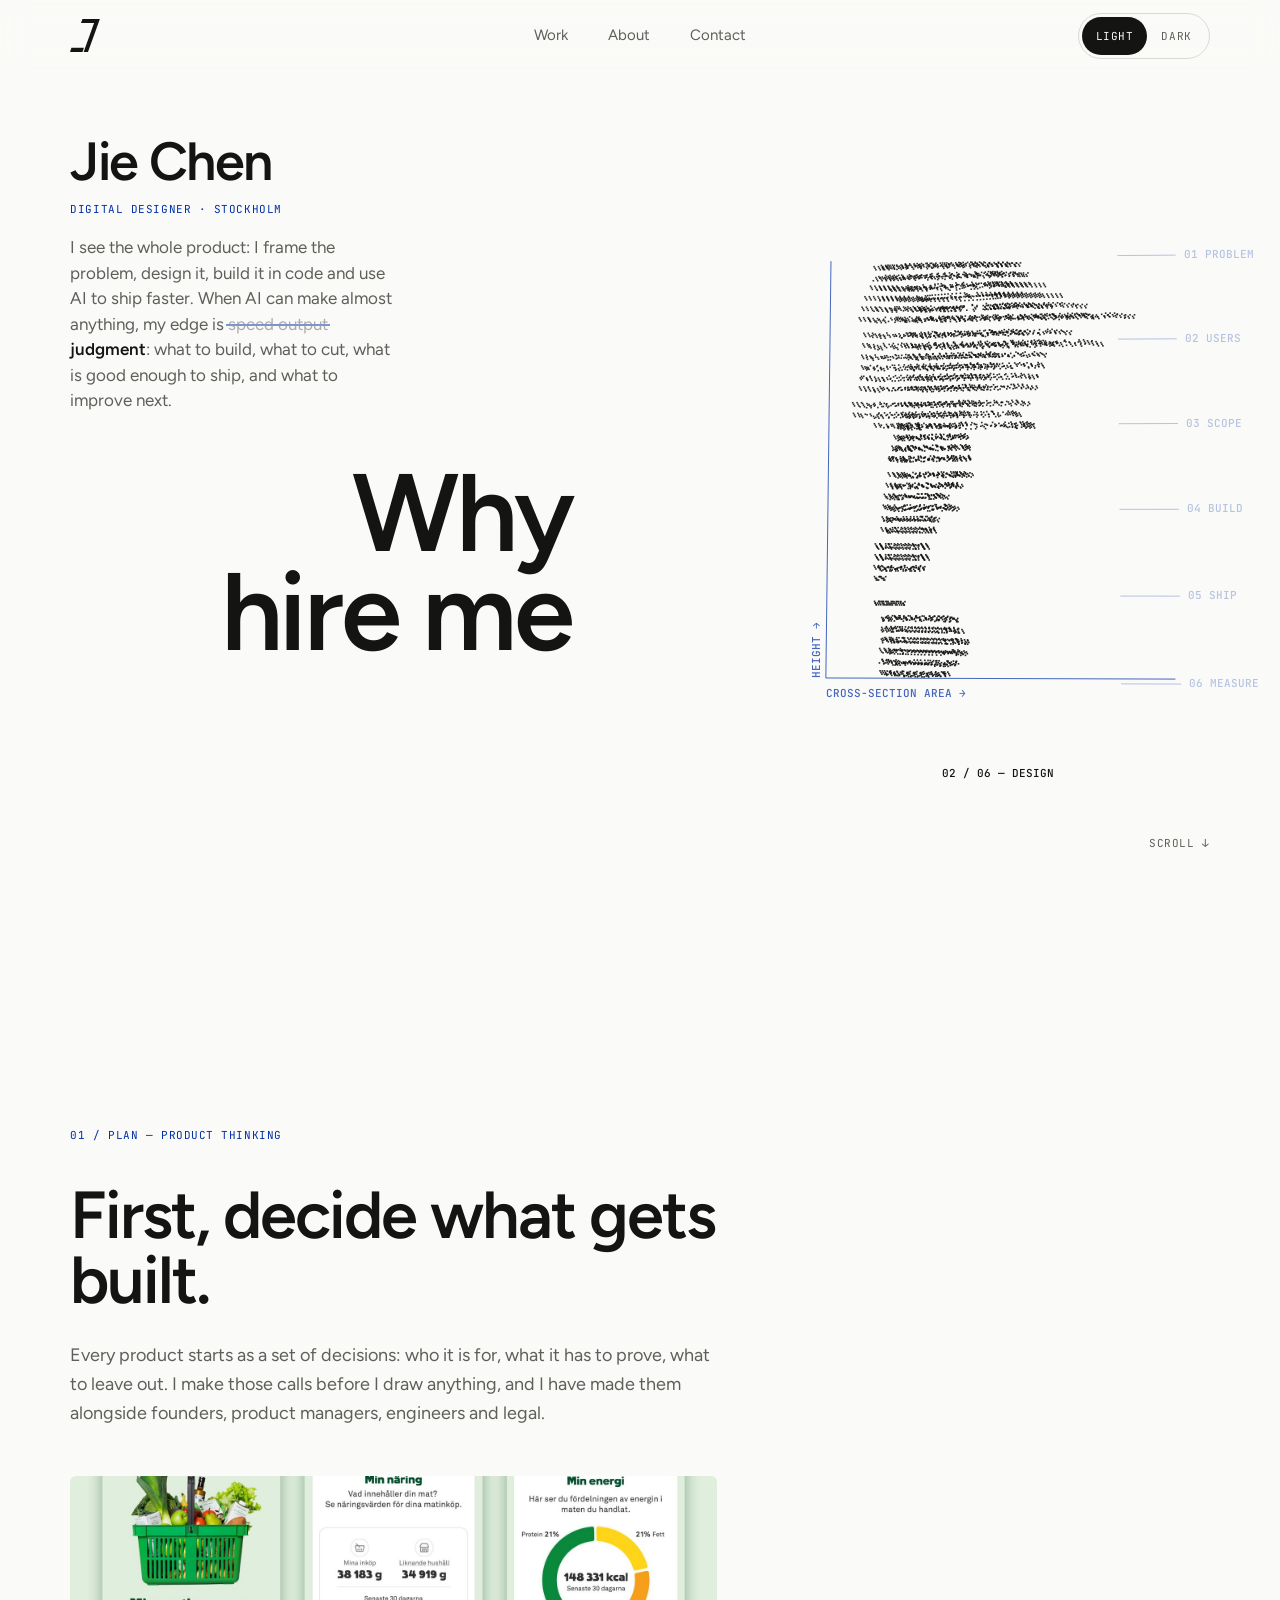
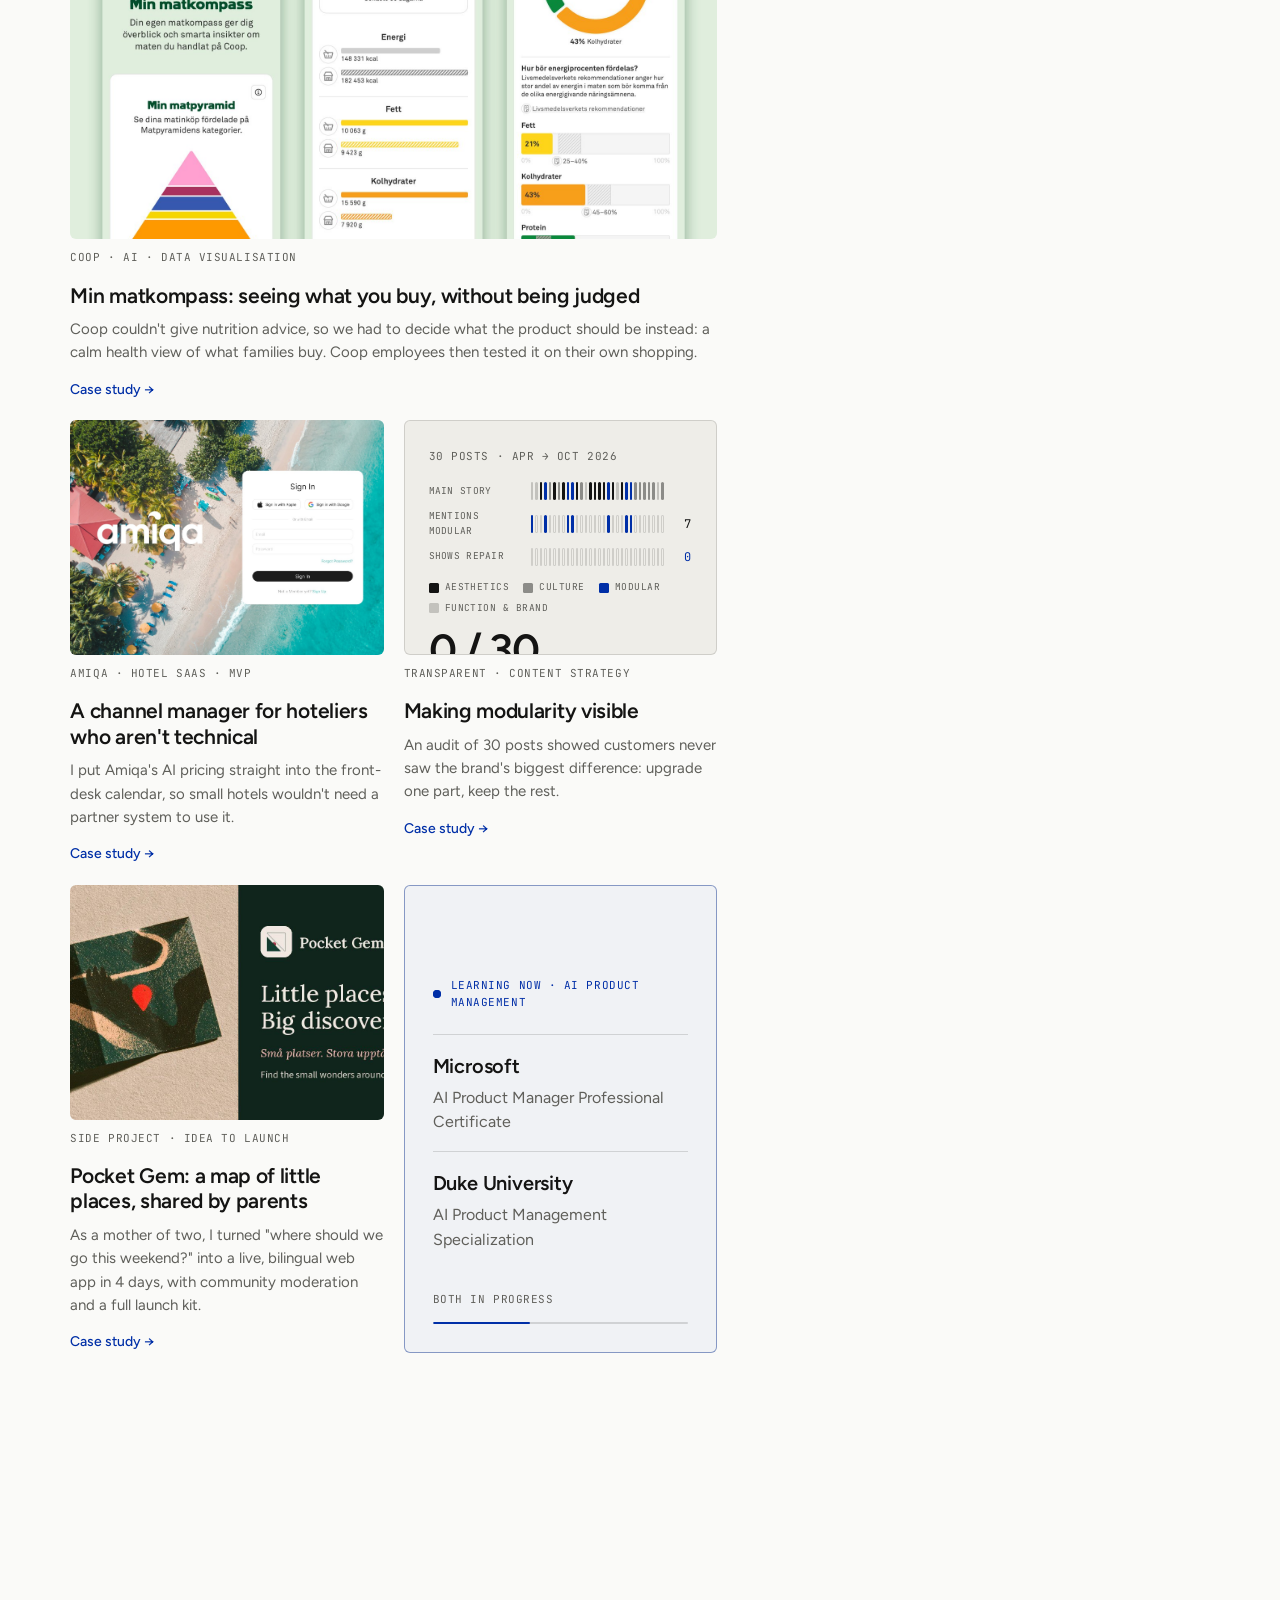
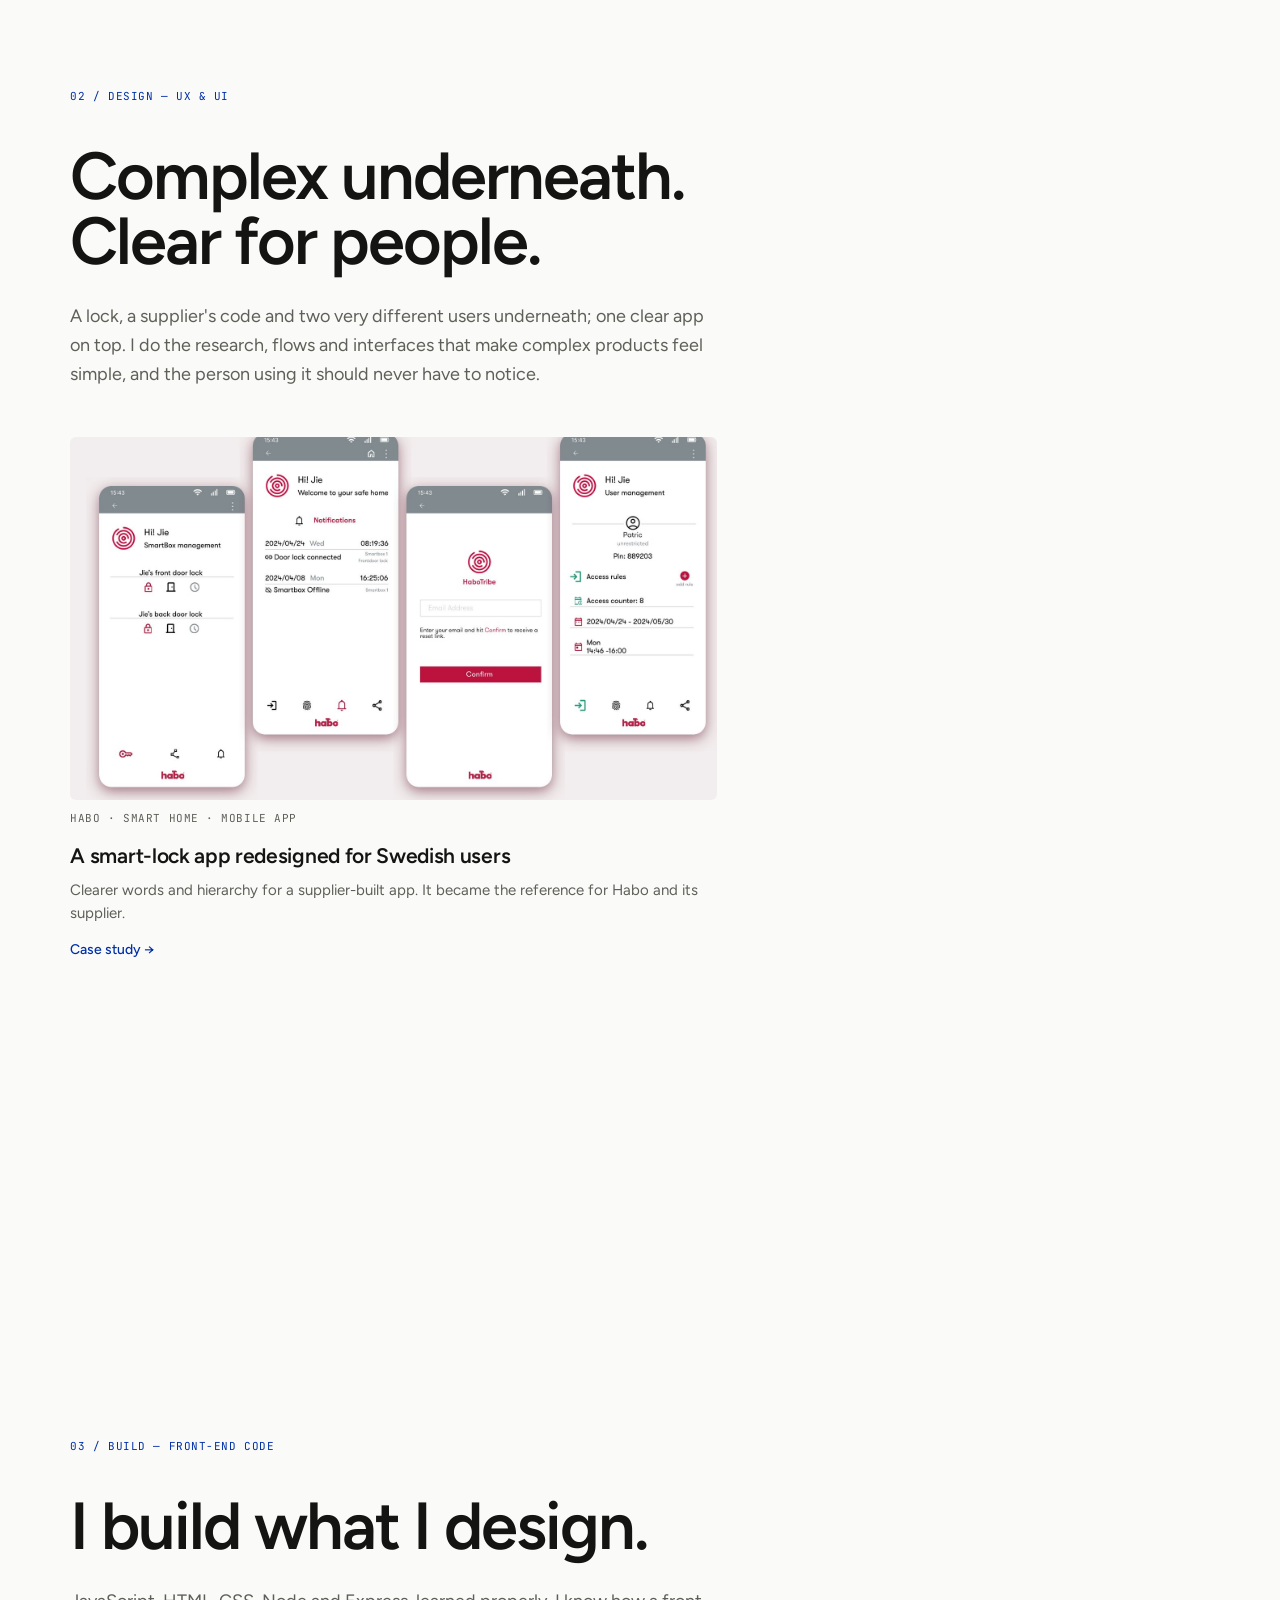
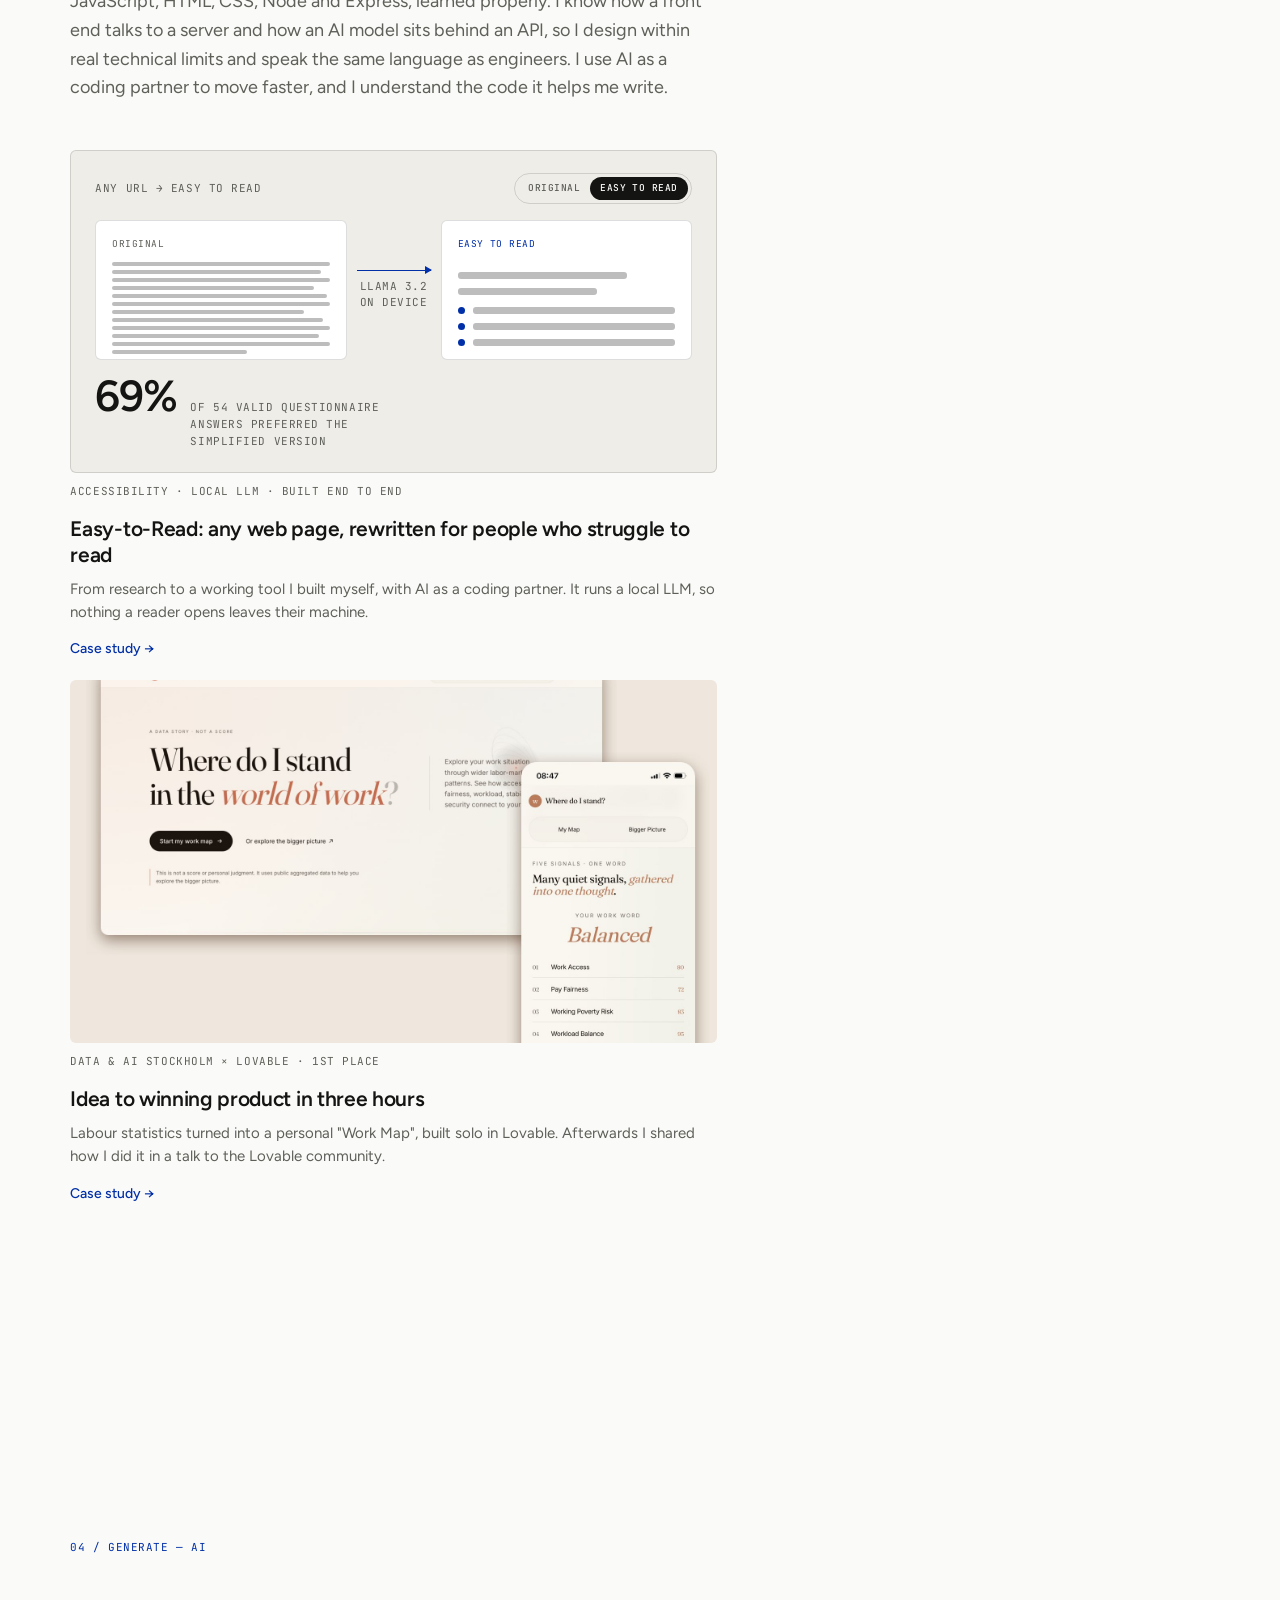
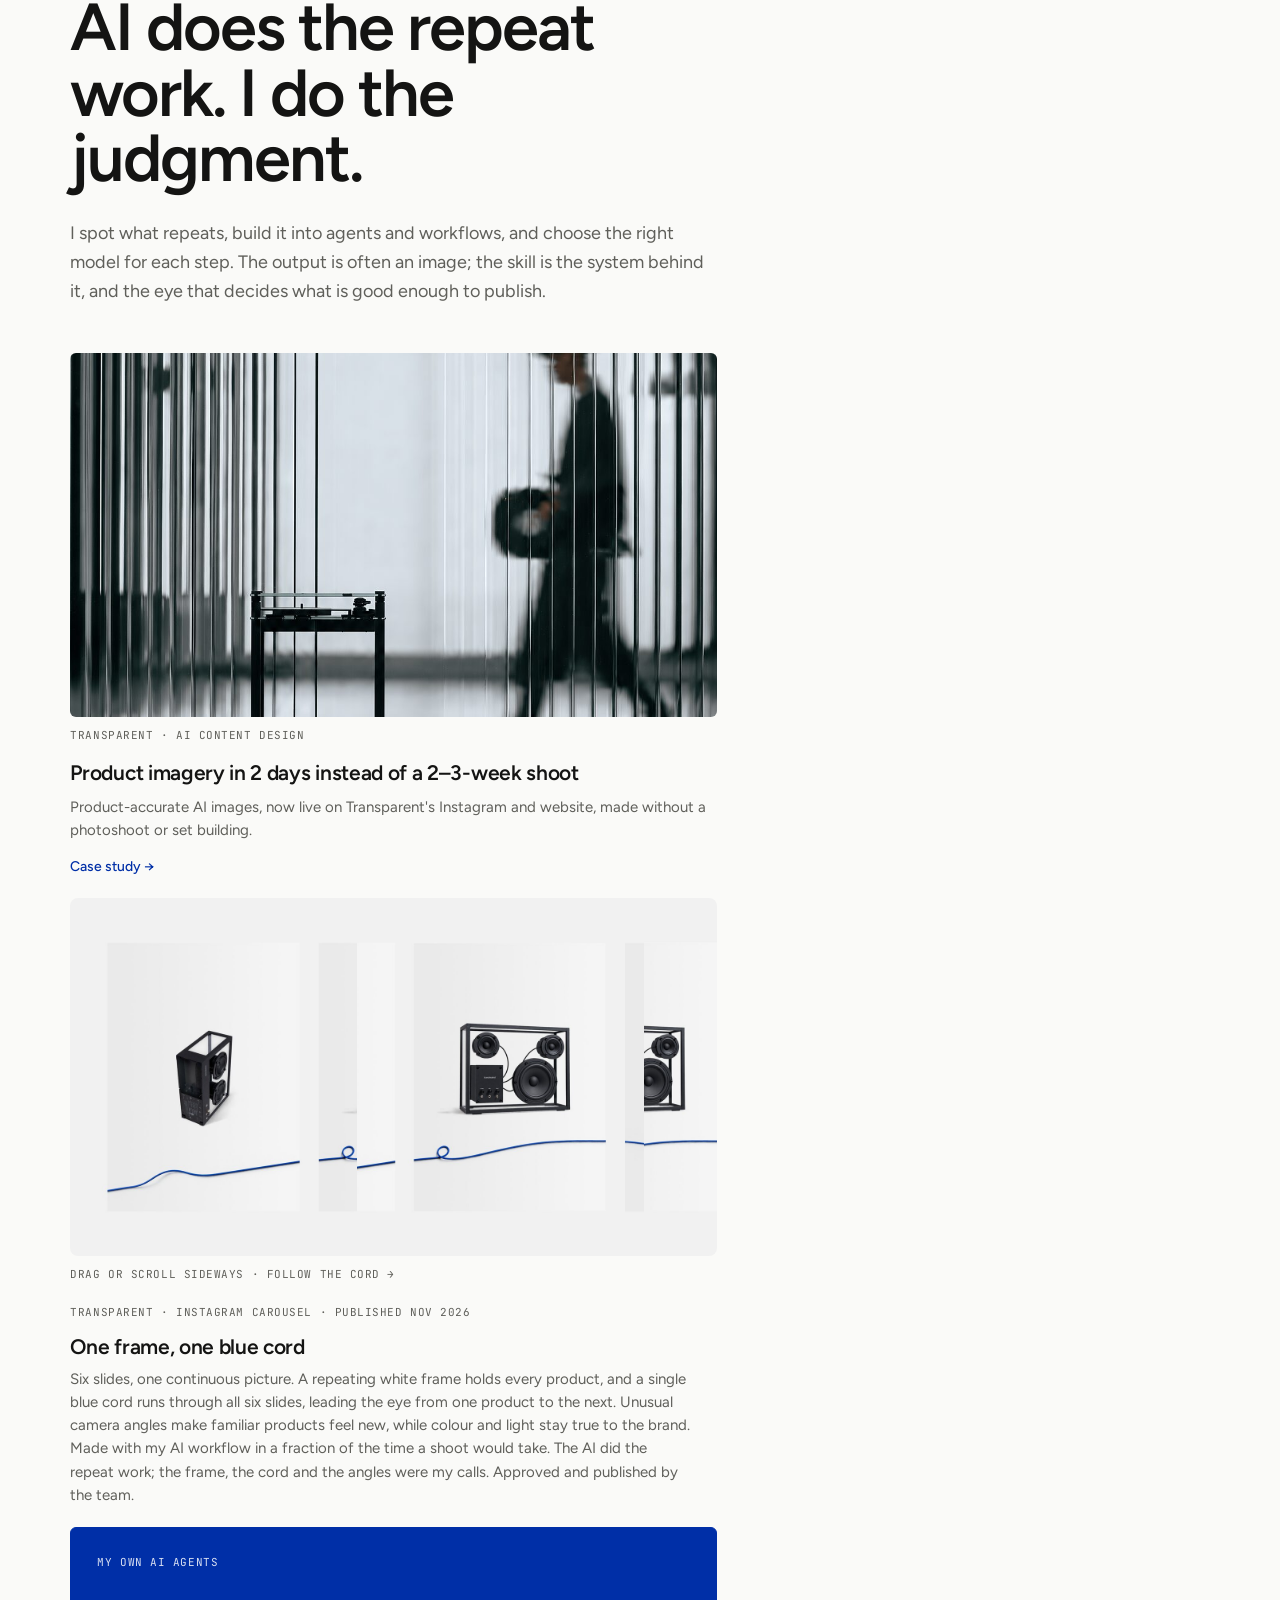
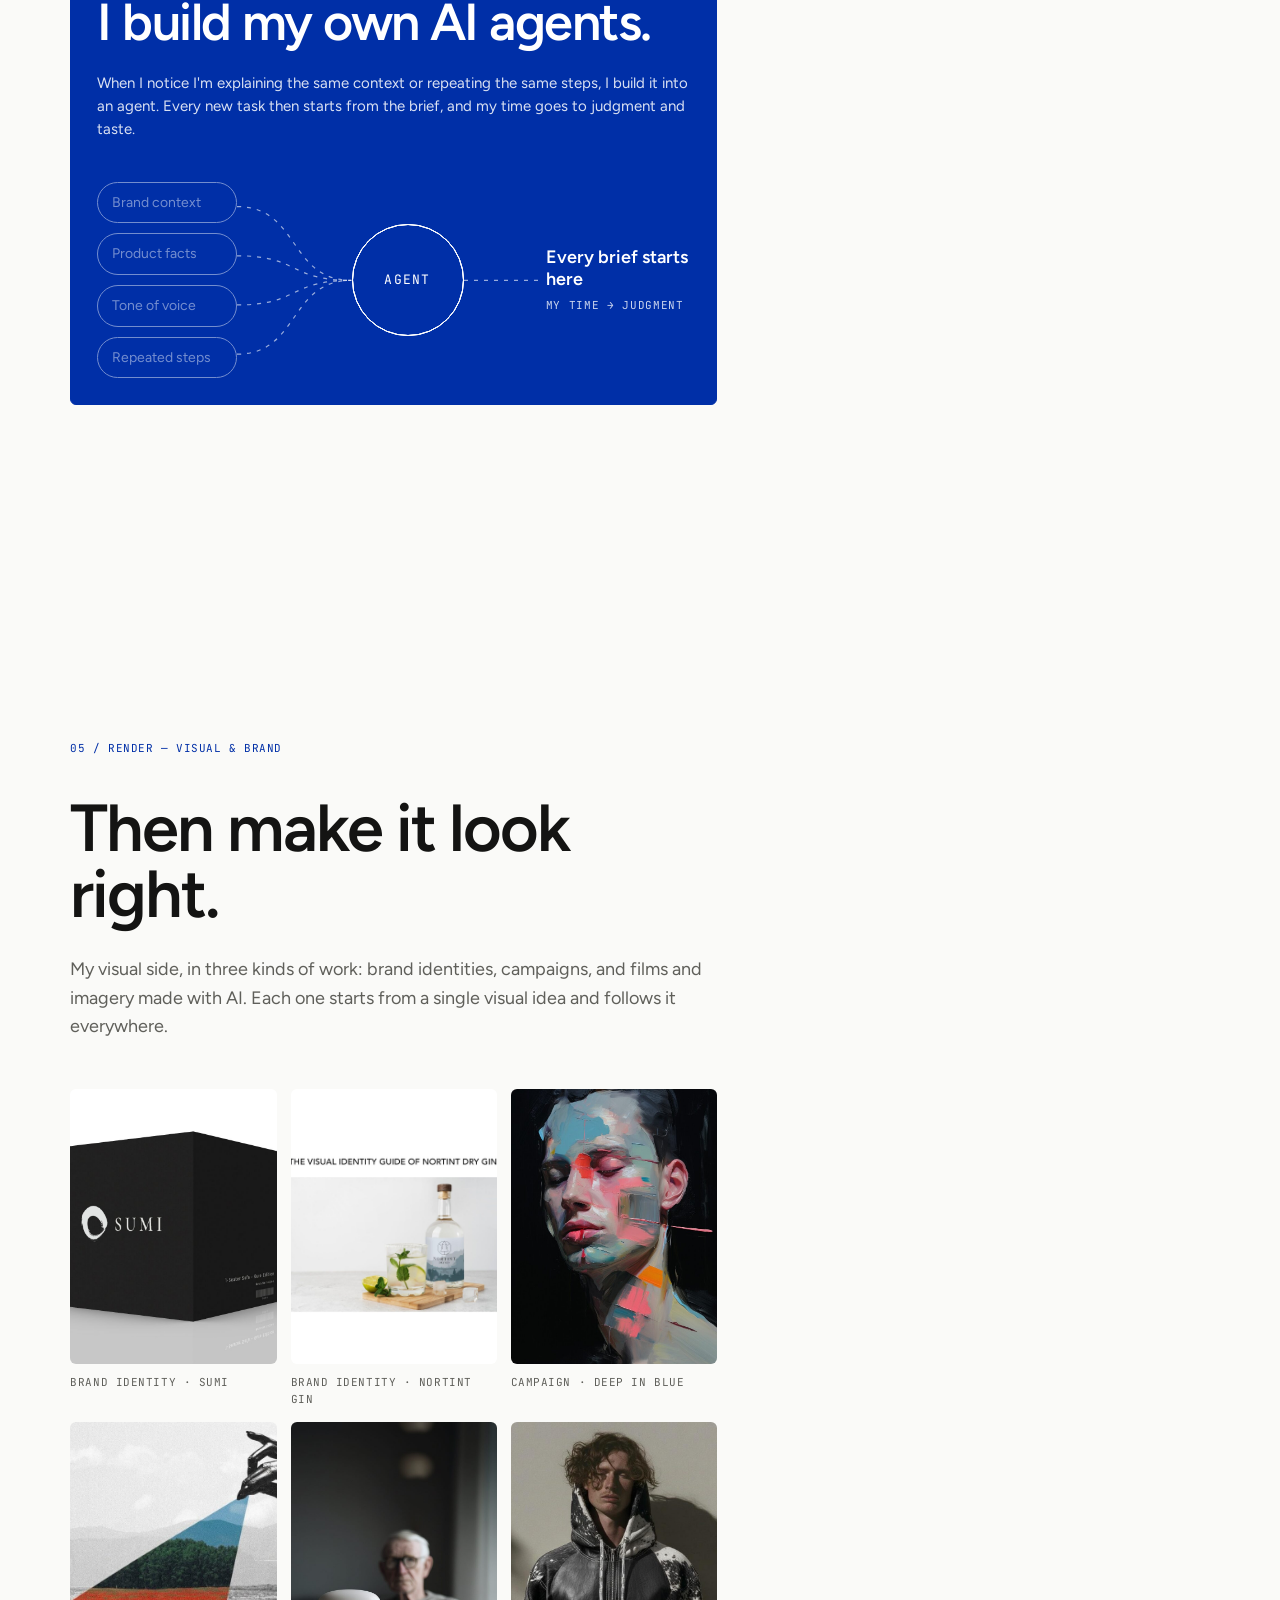
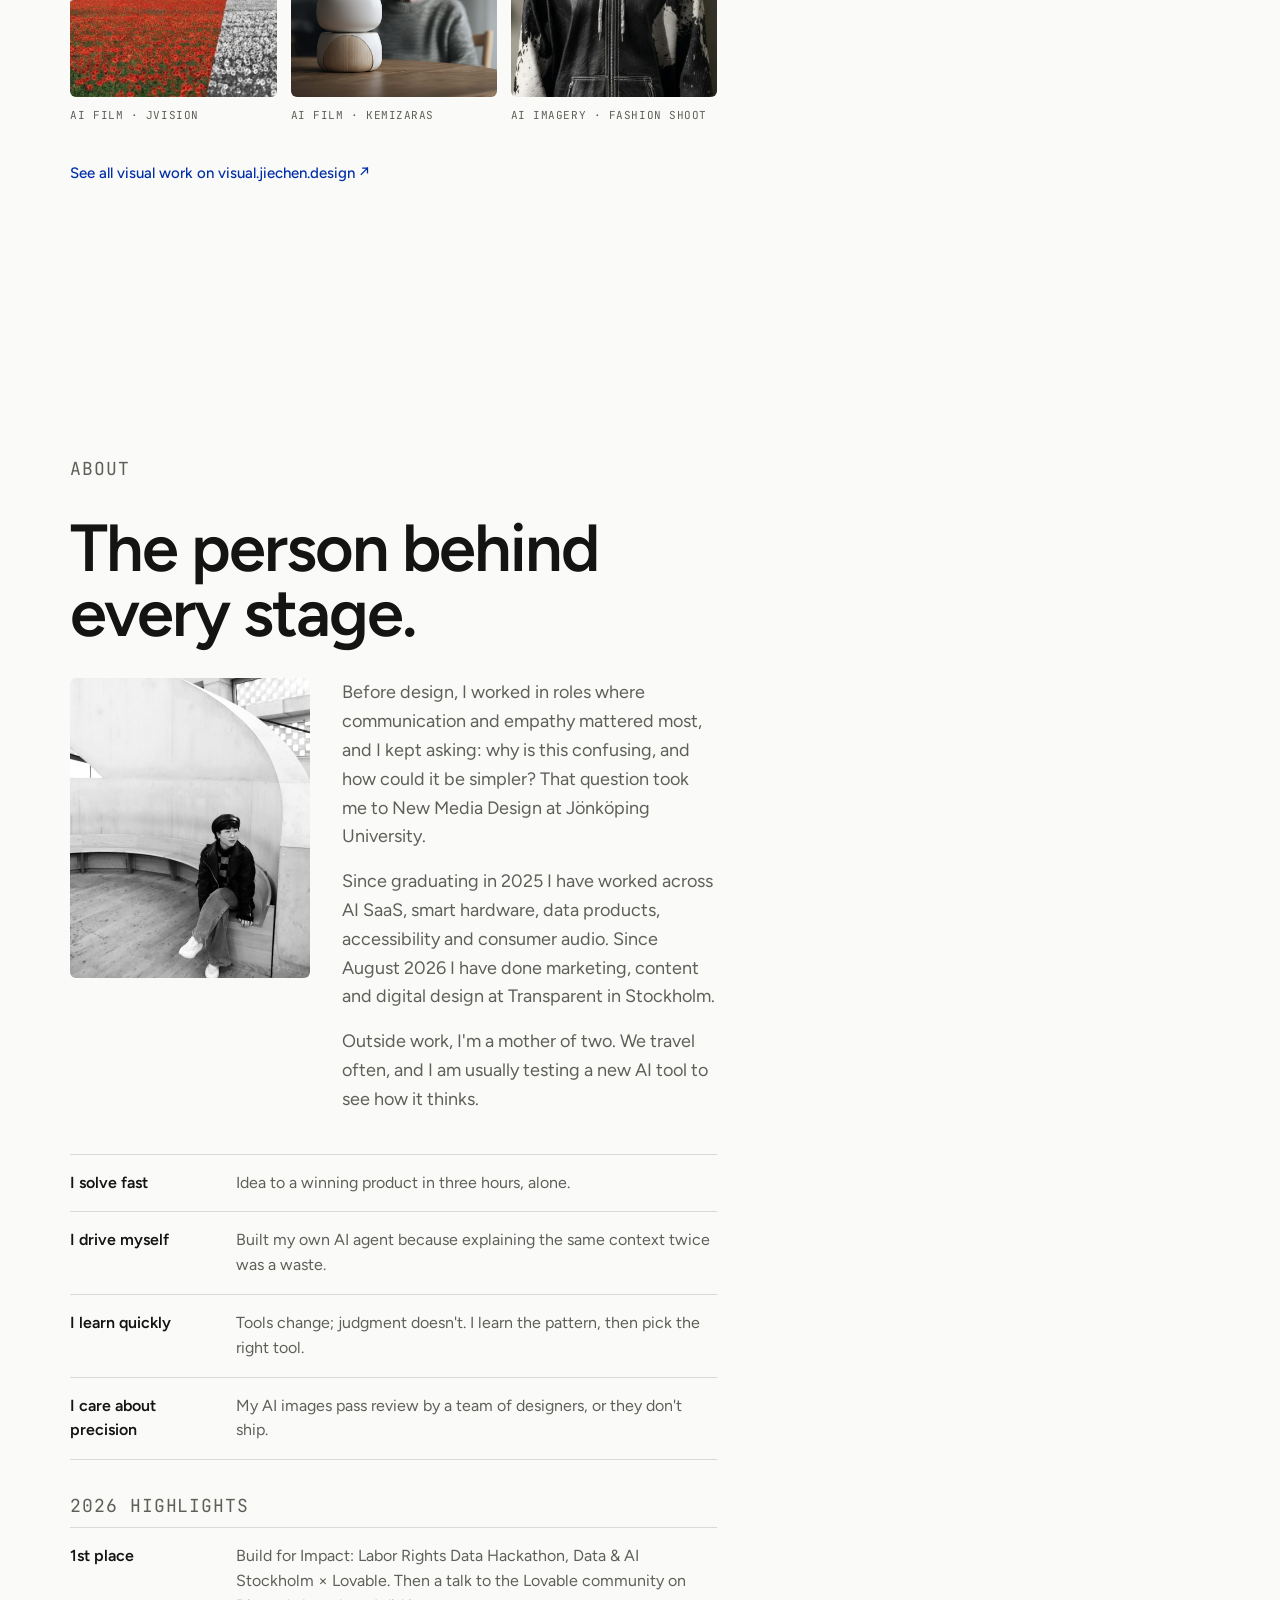
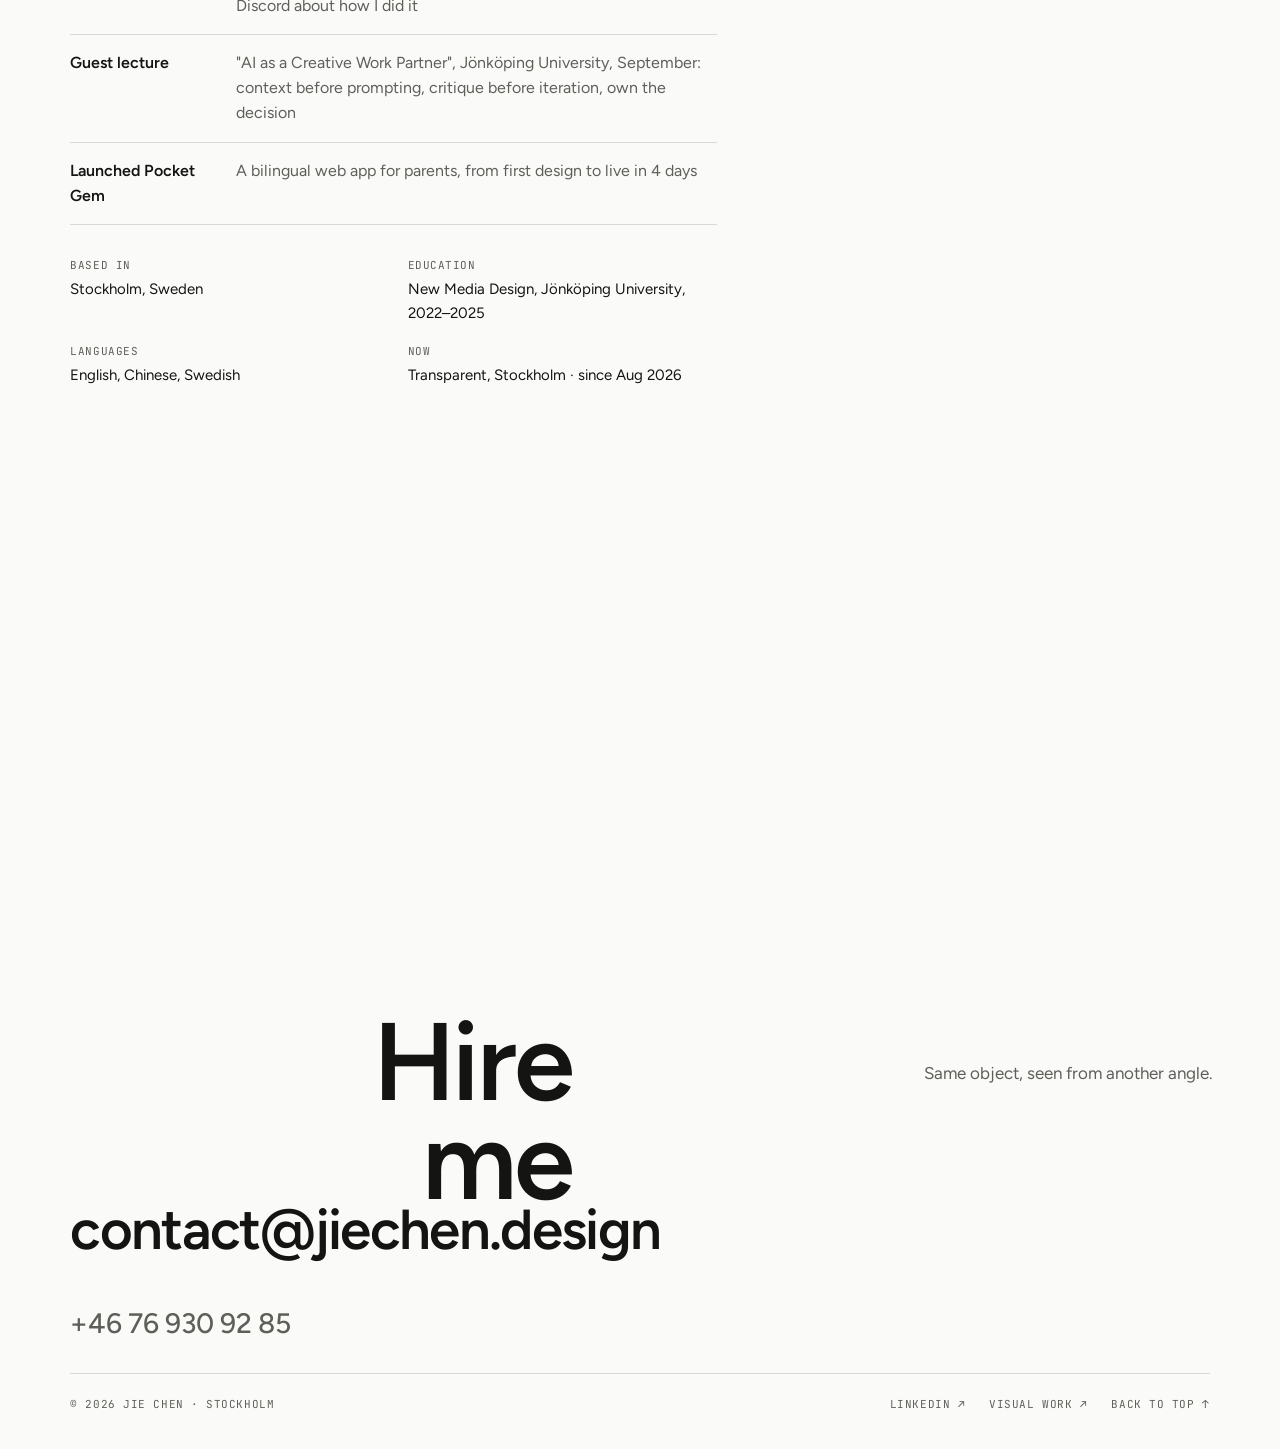
==== commit 462b23d0: "Move the Transparent carousel into Generate as AI workflow evidence Co-Authored-By: Claude Opus 5.5 " ====
--- a/index.html
+++ b/index.html
@@ -174,9 +174,13 @@
 a.card:hover .media img { transform: scale(1.03); }
 .slot { position: absolute; inset: 0; display: flex; align-items: center; justify-content: center; padding: 16px; text-align: center; border: 1px dashed var(--line); border-radius: 6px; color: var(--ph-ink); }
 .todo { color: var(--acc); }
-.carousel { margin: 0 0 clamp(36px, 5vw, 64px); }
+.carousel.card { margin: 0; cursor: default; }
+.carousel.card:hover { transform: none; }
 .car-head { max-width: 62ch; margin-bottom: 22px; }
-.car-head h3 { font-family: var(--display); font-size: clamp(26px, 3vw, 38px); letter-spacing: -0.02em; line-height: 1.1; margin: 12px 0 10px; }
+.car-head h3 { margin: 10px 0 8px; }
+.carousel.card .car-strip { order: 1; }
+.carousel.card figcaption { order: 2; margin-top: 0; }
+.carousel.card .car-head { order: 3; margin: 6px 0 0; }
 .car-head p { color: var(--soft); }
 .car-strip { display: flex; overflow-x: auto; overscroll-behavior-x: contain; scroll-snap-type: x proximity; border-radius: 8px; cursor: grab; scrollbar-width: thin; -webkit-overflow-scrolling: touch; }
 .car-strip.drag { cursor: grabbing; scroll-snap-type: none; }
@@ -623,6 +627,15 @@
           <p>Product-accurate AI images, now live on Transparent's Instagram and website, made without a photoshoot or set building.</p>
           <span class="more">Case study →</span>
         </a>
+        <figure class="carousel card wide rv">
+        <div class="car-head">
+          <span class="tag mono">Transparent · Instagram carousel · published Nov 2026</span>
+          <h3>One frame, one blue cord</h3>
+          <p>Six slides, one continuous picture. A repeating white frame holds every product, and a single blue cord runs through all six slides, leading the eye from one product to the next. Unusual camera angles make familiar products feel new, while colour and light stay true to the brand. Made with my AI workflow in a fraction of the time a shoot would take. The AI did the repeat work; the frame, the cord and the angles were my calls. Approved and published by the team.</p>
+        </div>
+        <div class="car-strip" tabindex="0" role="group" aria-label="Instagram carousel, six slides; scroll sideways to follow the cord"><img src="assets/tr-carousel-1.jpg" alt="Slide 1 of 6: Black Transparent speaker seen from an unusual high side angle, a blue cord running along the floor" loading="lazy" draggable="false"><img src="assets/tr-carousel-2.jpg" alt="Slide 2 of 6: Transparent Speaker in its open black frame, the blue cord looping once below it" loading="lazy" draggable="false"><img src="assets/tr-carousel-3.jpg" alt="Slide 3 of 6: White Acoustic Sculpture speaker, the blue cord rising gently beneath it" loading="lazy" draggable="false"><img src="assets/tr-carousel-4.jpg" alt="Slide 4 of 6: Transparent turntable seen from a low side angle between glass plates, the cord continuing" loading="lazy" draggable="false"><img src="assets/tr-carousel-5.jpg" alt="Slide 5 of 6: Light grey speaker seen from the back, the cord lifting in a soft wave" loading="lazy" draggable="false"><img src="assets/tr-carousel-6.jpg" alt="Slide 6 of 6: Transparent turntable on its glass stand with the lid open, the cord ending the series" loading="lazy" draggable="false"></div>
+        <figcaption class="mono">Drag or scroll sideways · follow the cord →</figcaption>
+      </figure>
 
         <div class="card wide note feature agent rv">
           <span class="tag mono">My own AI agents</span>
@@ -645,16 +658,7 @@
     <div class="ch-in">
       <p class="ch-num mono rv">05 / Render — visual &amp; brand</p>
       <h2 class="disp rv" id="visual-h">Then make it look right.</h2>
-      <p class="ch-body rv">My visual side: commercial imagery, brand identities, campaigns, and films made with AI. Each one starts from a single visual idea and follows it everywhere.</p>
-      <figure class="carousel rv">
-        <div class="car-head">
-          <span class="tag mono">Transparent · Instagram carousel · published Nov 2026</span>
-          <h3>One frame, one blue cord</h3>
-          <p>Six slides, one continuous picture. A repeating white frame holds every product, and a single blue cord runs through all six slides, leading the eye from one product to the next. Unusual camera angles make familiar products feel new, while colour and light stay true to the brand. Made fast, approved and published by the team.</p>
-        </div>
-        <div class="car-strip" tabindex="0" role="group" aria-label="Instagram carousel, six slides; scroll sideways to follow the cord"><img src="assets/tr-carousel-1.jpg" alt="Slide 1 of 6: Black Transparent speaker seen from an unusual high side angle, a blue cord running along the floor" loading="lazy" draggable="false"><img src="assets/tr-carousel-2.jpg" alt="Slide 2 of 6: Transparent Speaker in its open black frame, the blue cord looping once below it" loading="lazy" draggable="false"><img src="assets/tr-carousel-3.jpg" alt="Slide 3 of 6: White Acoustic Sculpture speaker, the blue cord rising gently beneath it" loading="lazy" draggable="false"><img src="assets/tr-carousel-4.jpg" alt="Slide 4 of 6: Transparent turntable seen from a low side angle between glass plates, the cord continuing" loading="lazy" draggable="false"><img src="assets/tr-carousel-5.jpg" alt="Slide 5 of 6: Light grey speaker seen from the back, the cord lifting in a soft wave" loading="lazy" draggable="false"><img src="assets/tr-carousel-6.jpg" alt="Slide 6 of 6: Transparent turntable on its glass stand with the lid open, the cord ending the series" loading="lazy" draggable="false"></div>
-        <figcaption class="mono">Drag or scroll sideways · follow the cord →</figcaption>
-      </figure>
+      <p class="ch-body rv">My visual side, in three kinds of work: brand identities, campaigns, and films and imagery made with AI. Each one starts from a single visual idea and follows it everywhere.</p>
       <div class="gallery">
         <figure class="rv"><div class="media"><img src="assets/v-sumi.jpg" alt="SUMI furniture brand: packaging with a brush-circle logo" loading="lazy"></div><figcaption class="mono">Brand identity · SUMI</figcaption></figure>
         <figure class="rv"><div class="media"><img src="assets/v-nortint.jpg" alt="Nortint Dry Gin bottle identity" loading="lazy"></div><figcaption class="mono">Brand identity · Nortint gin</figcaption></figure>
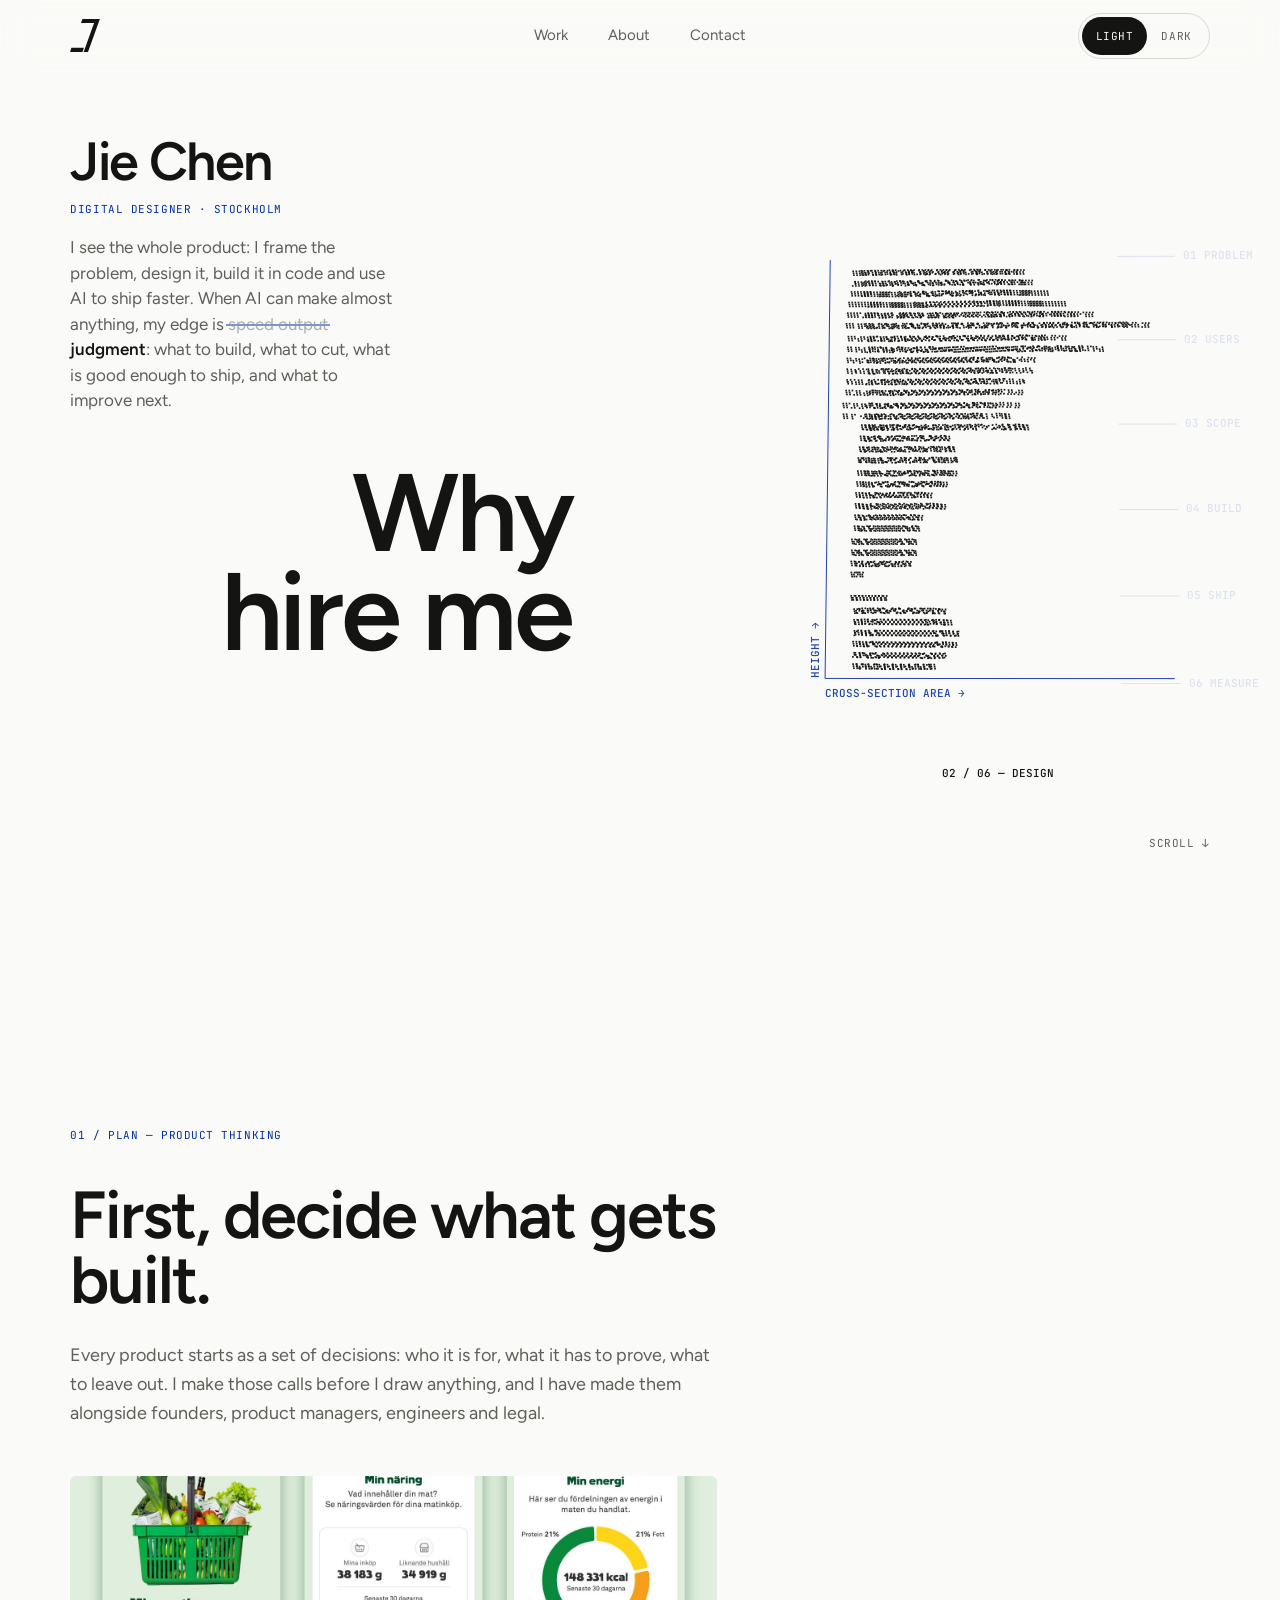
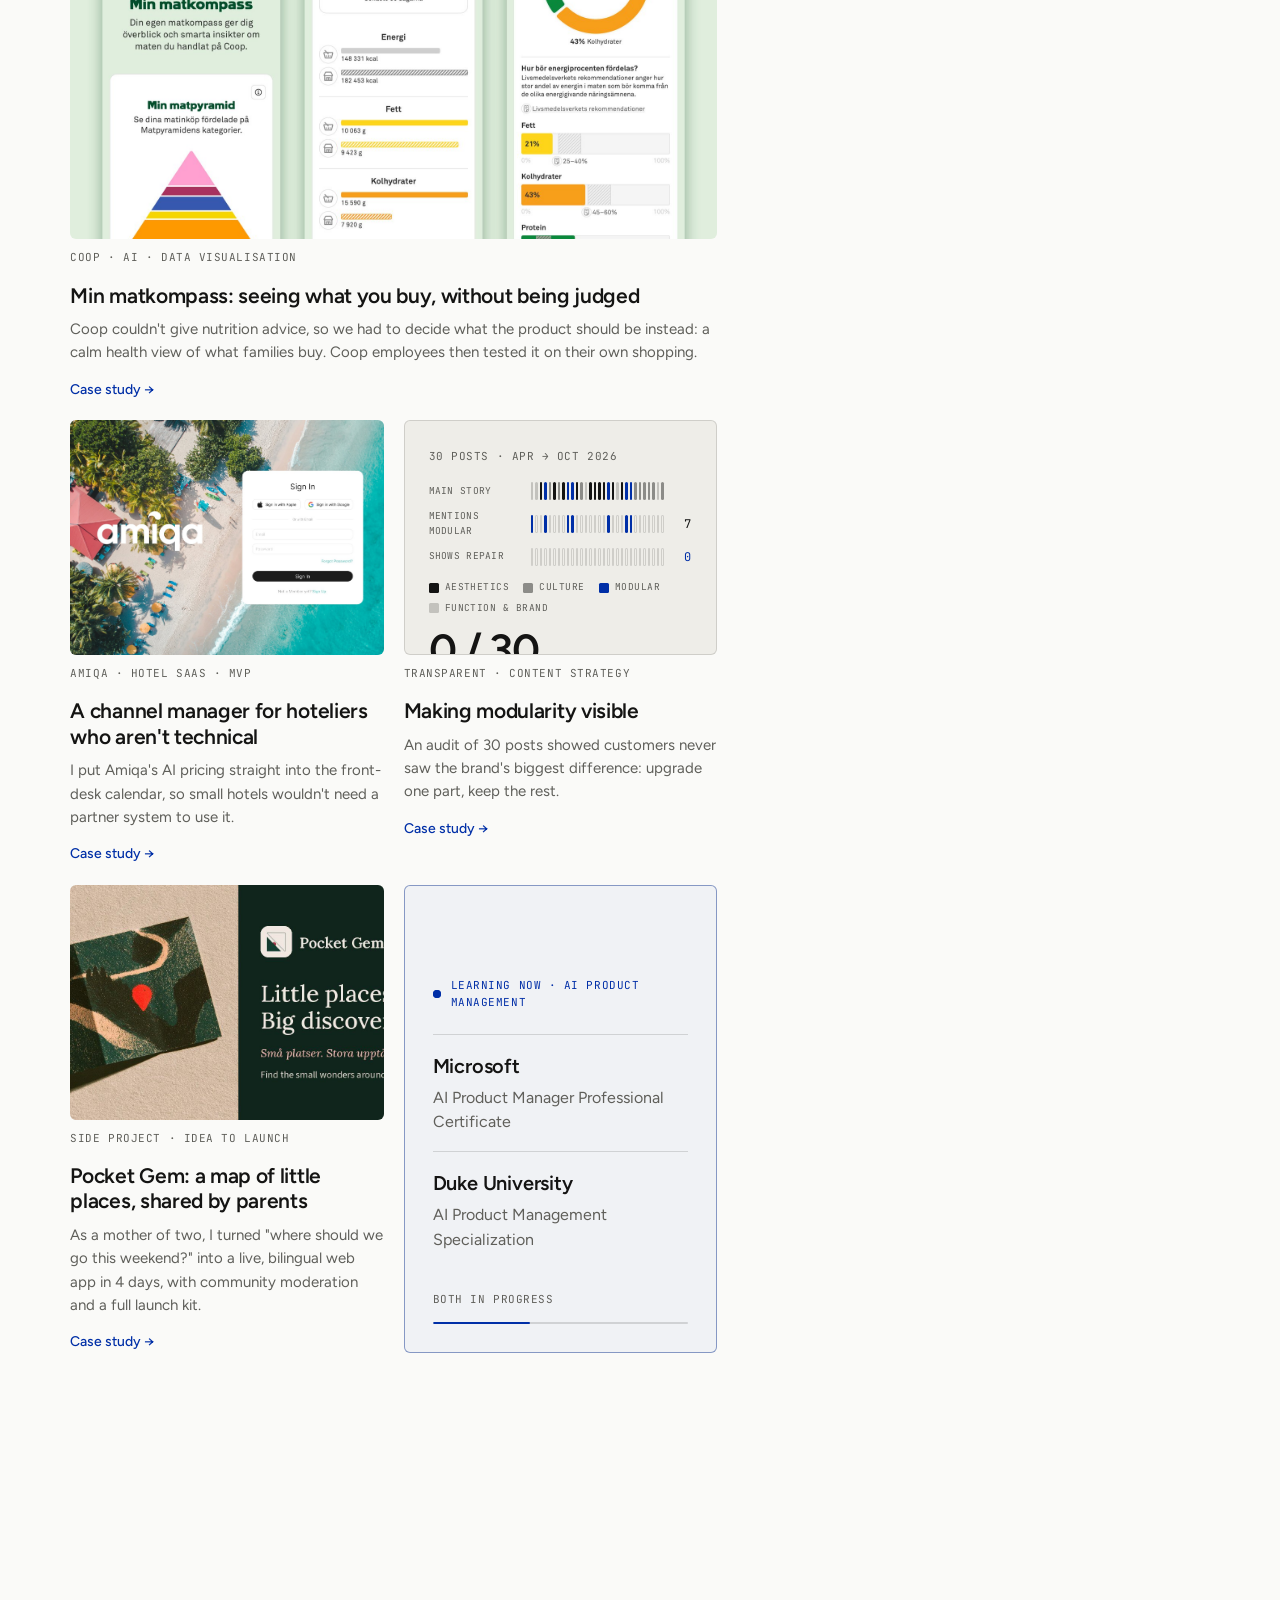
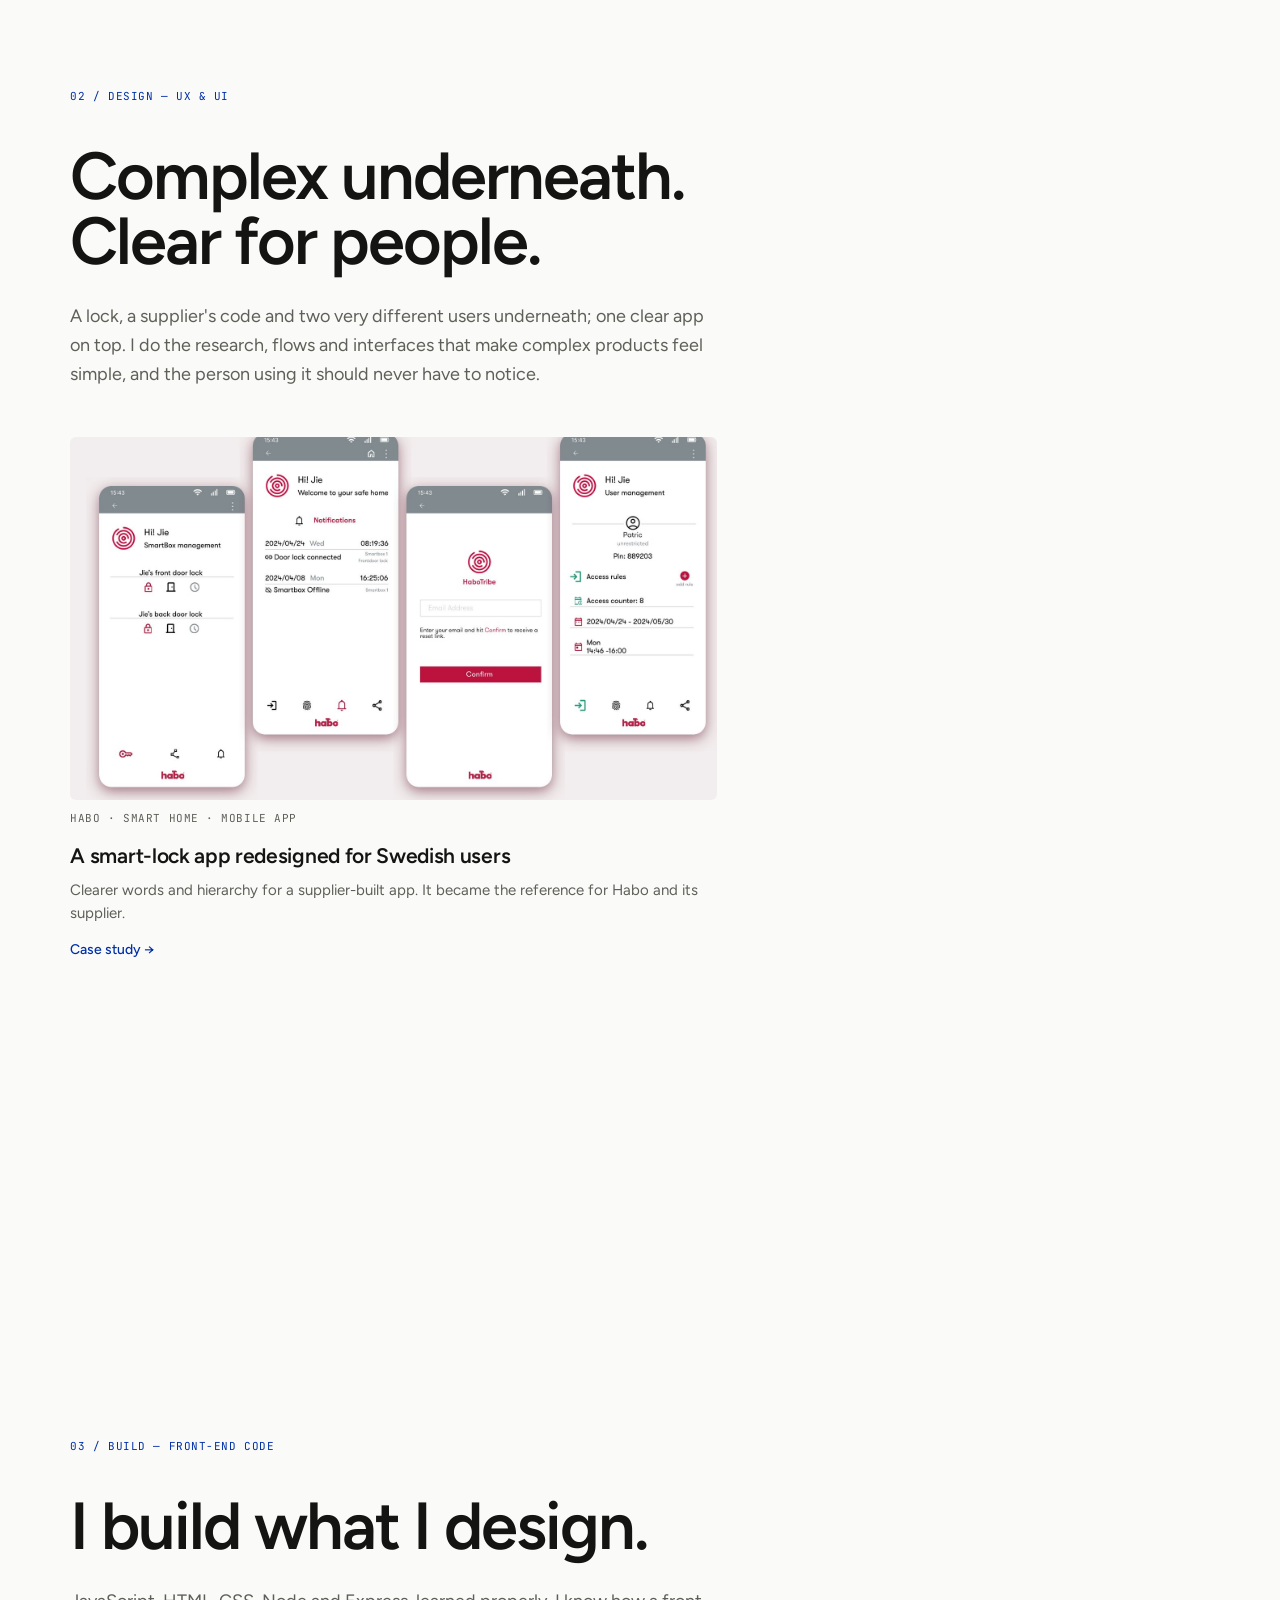
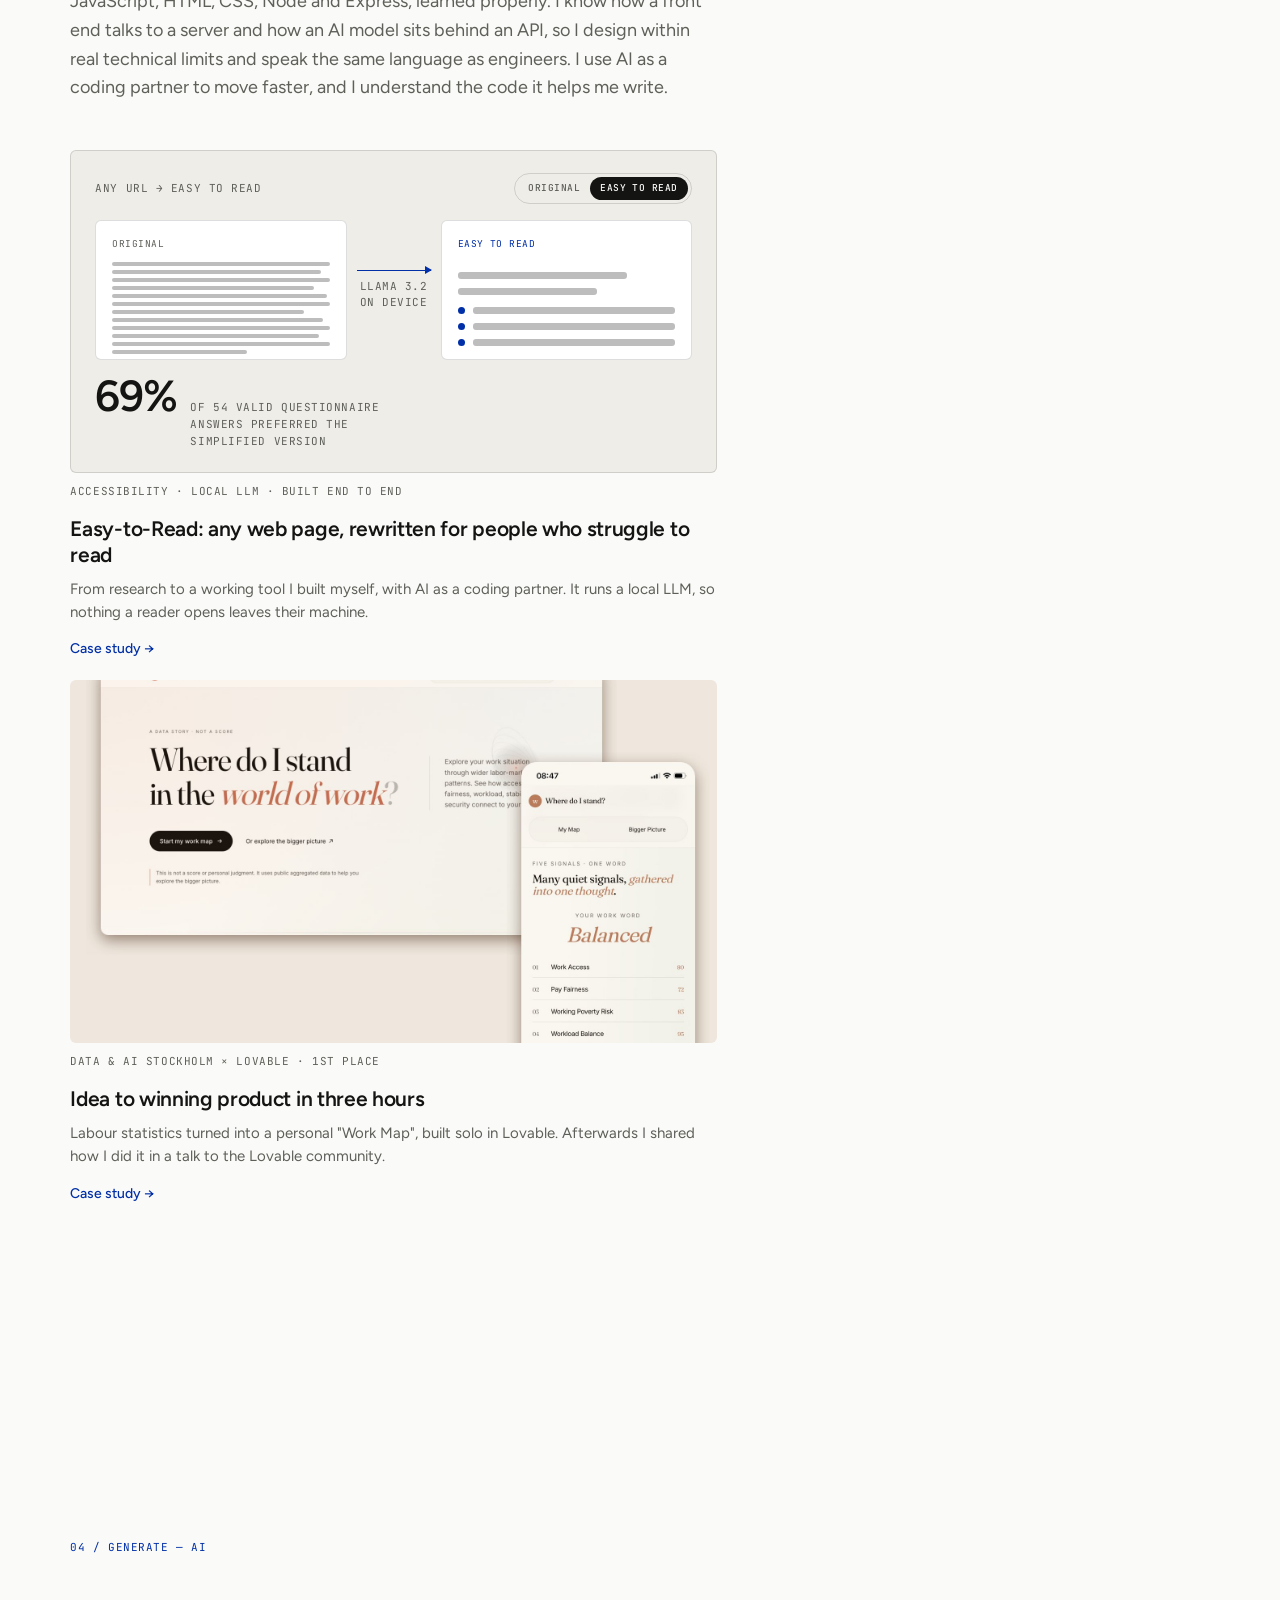
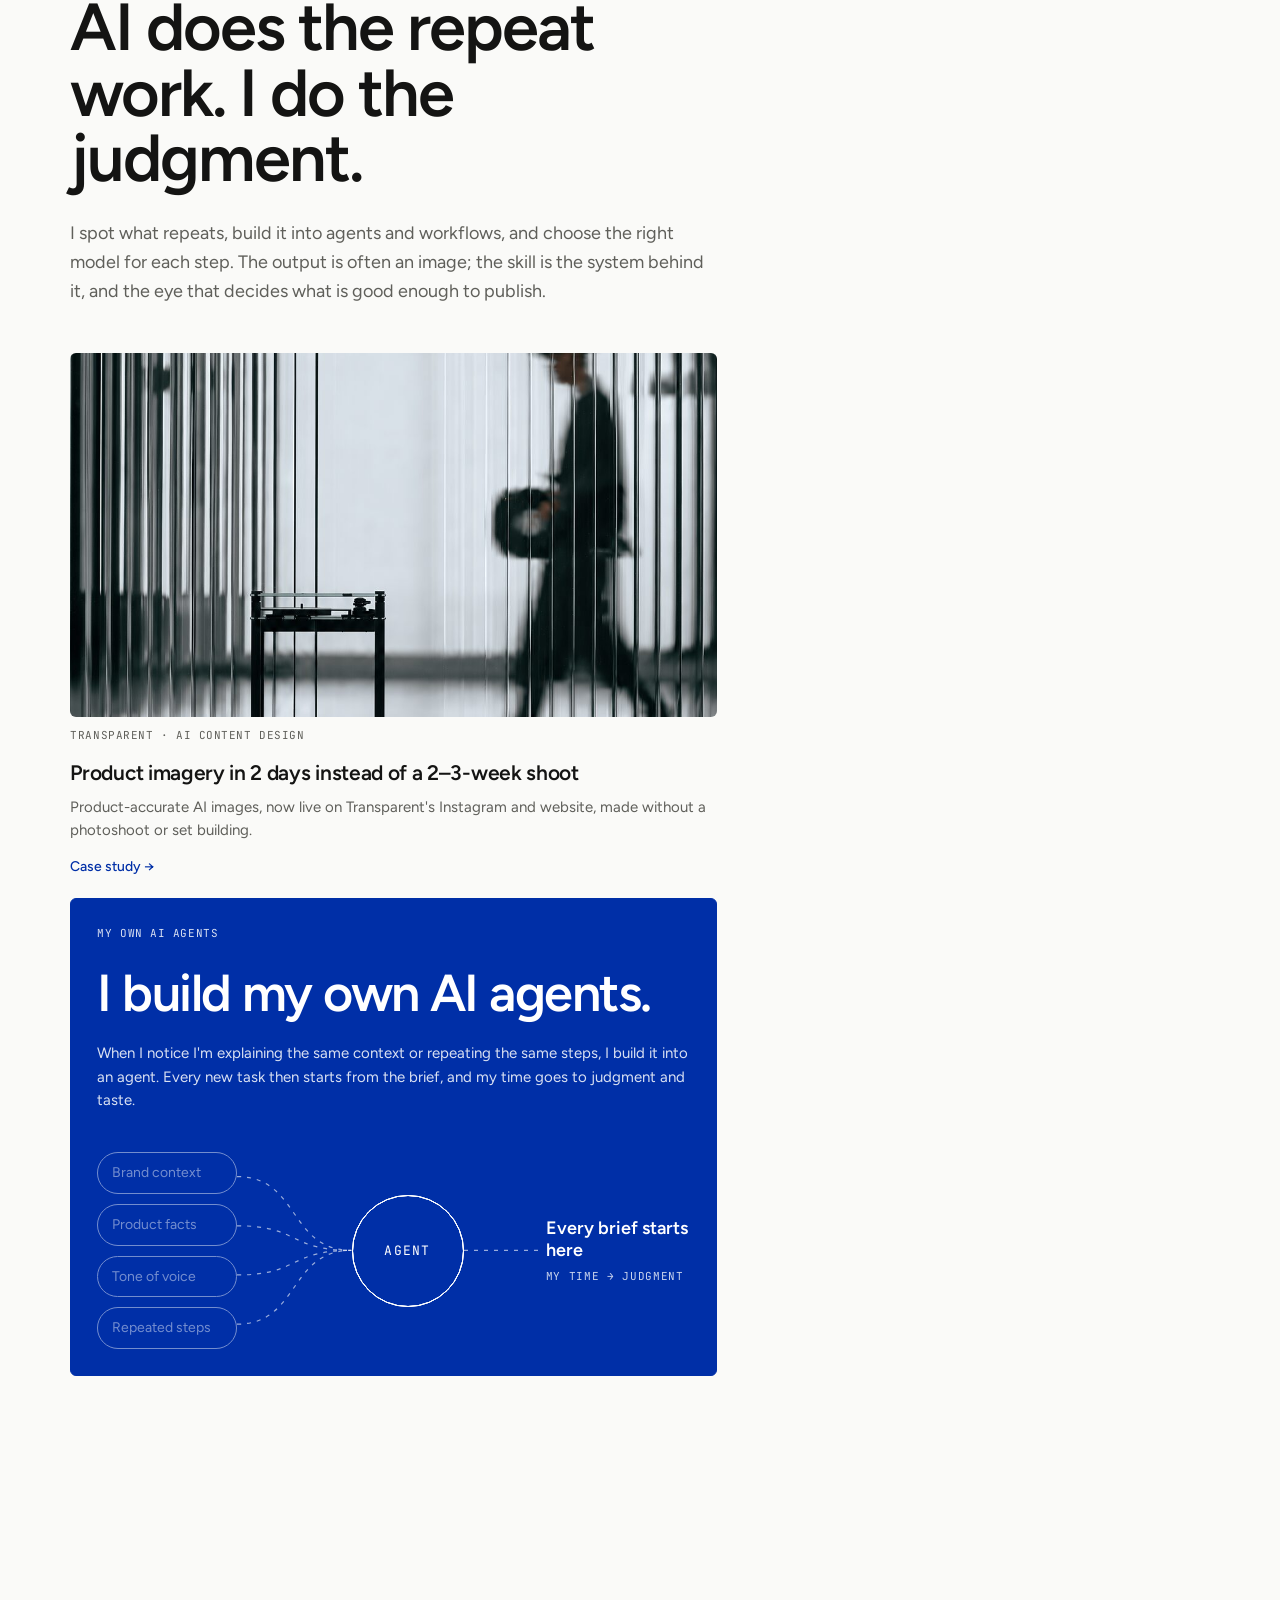
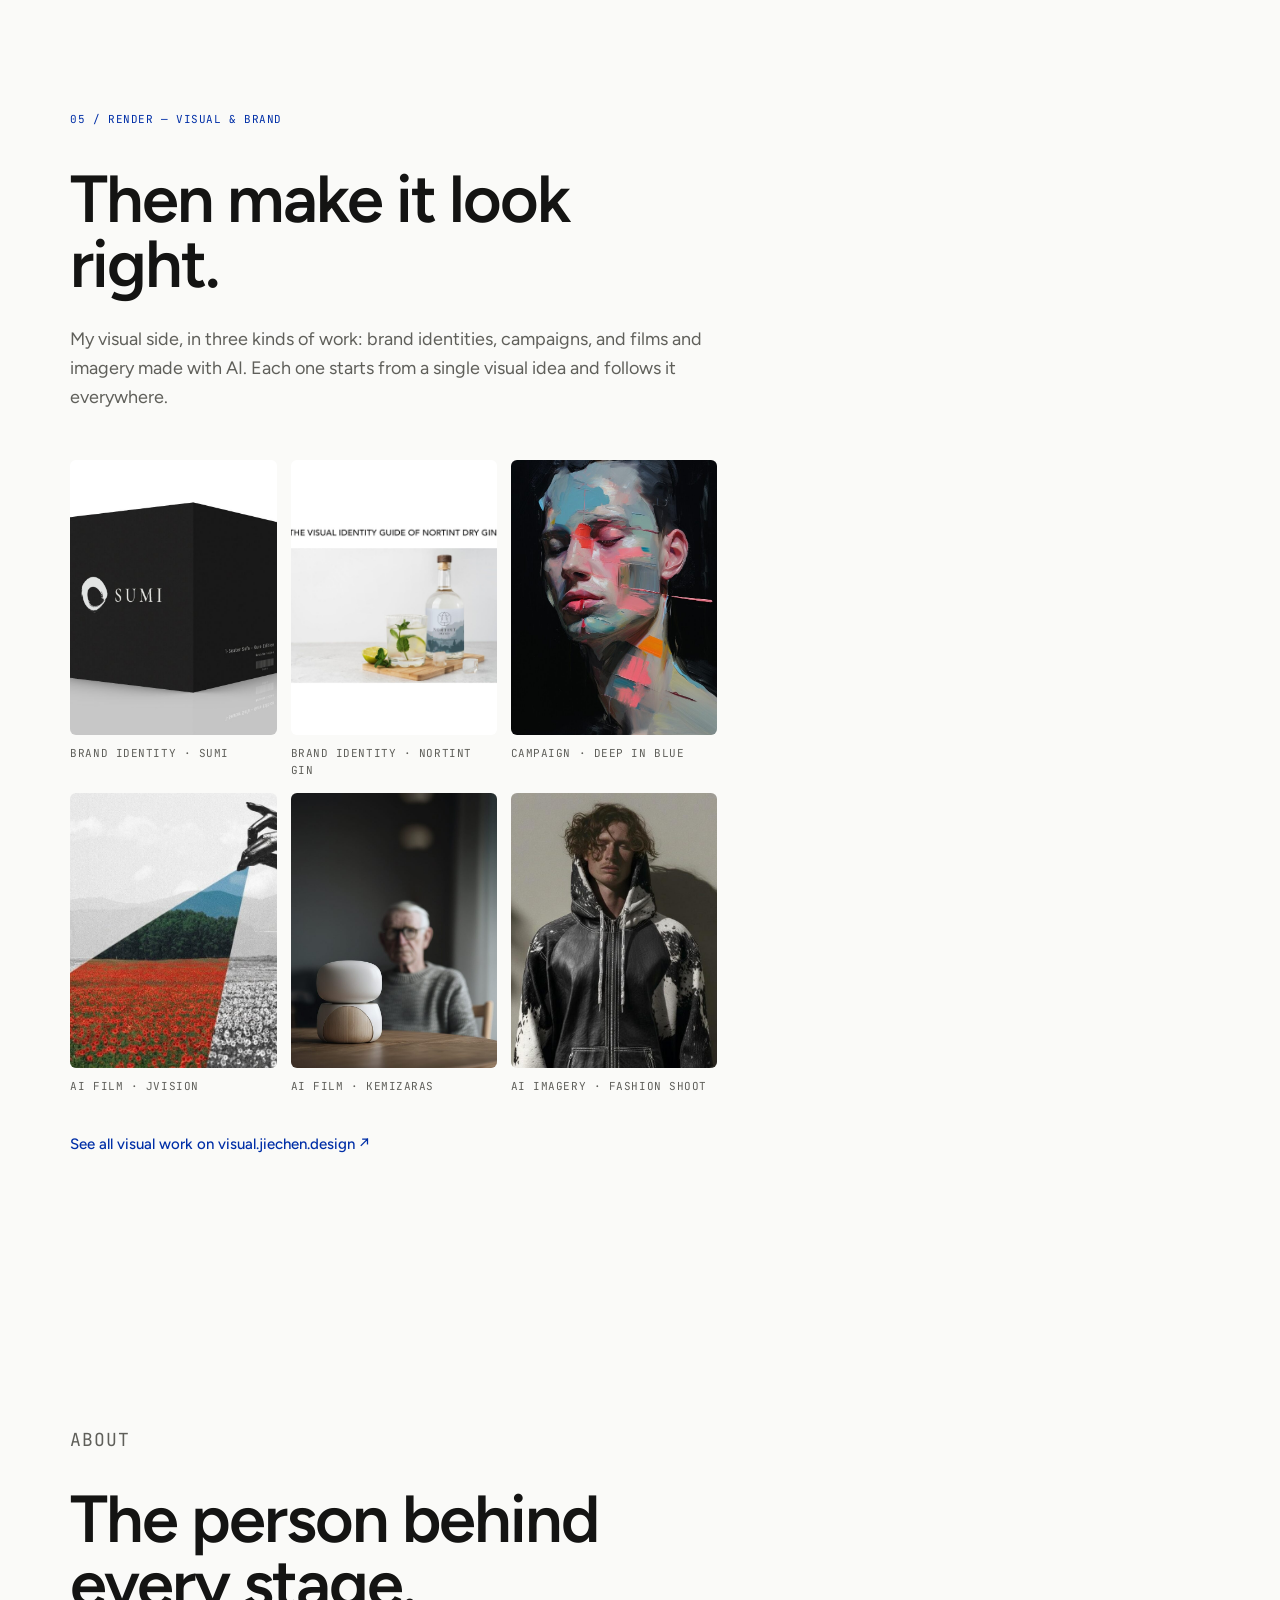
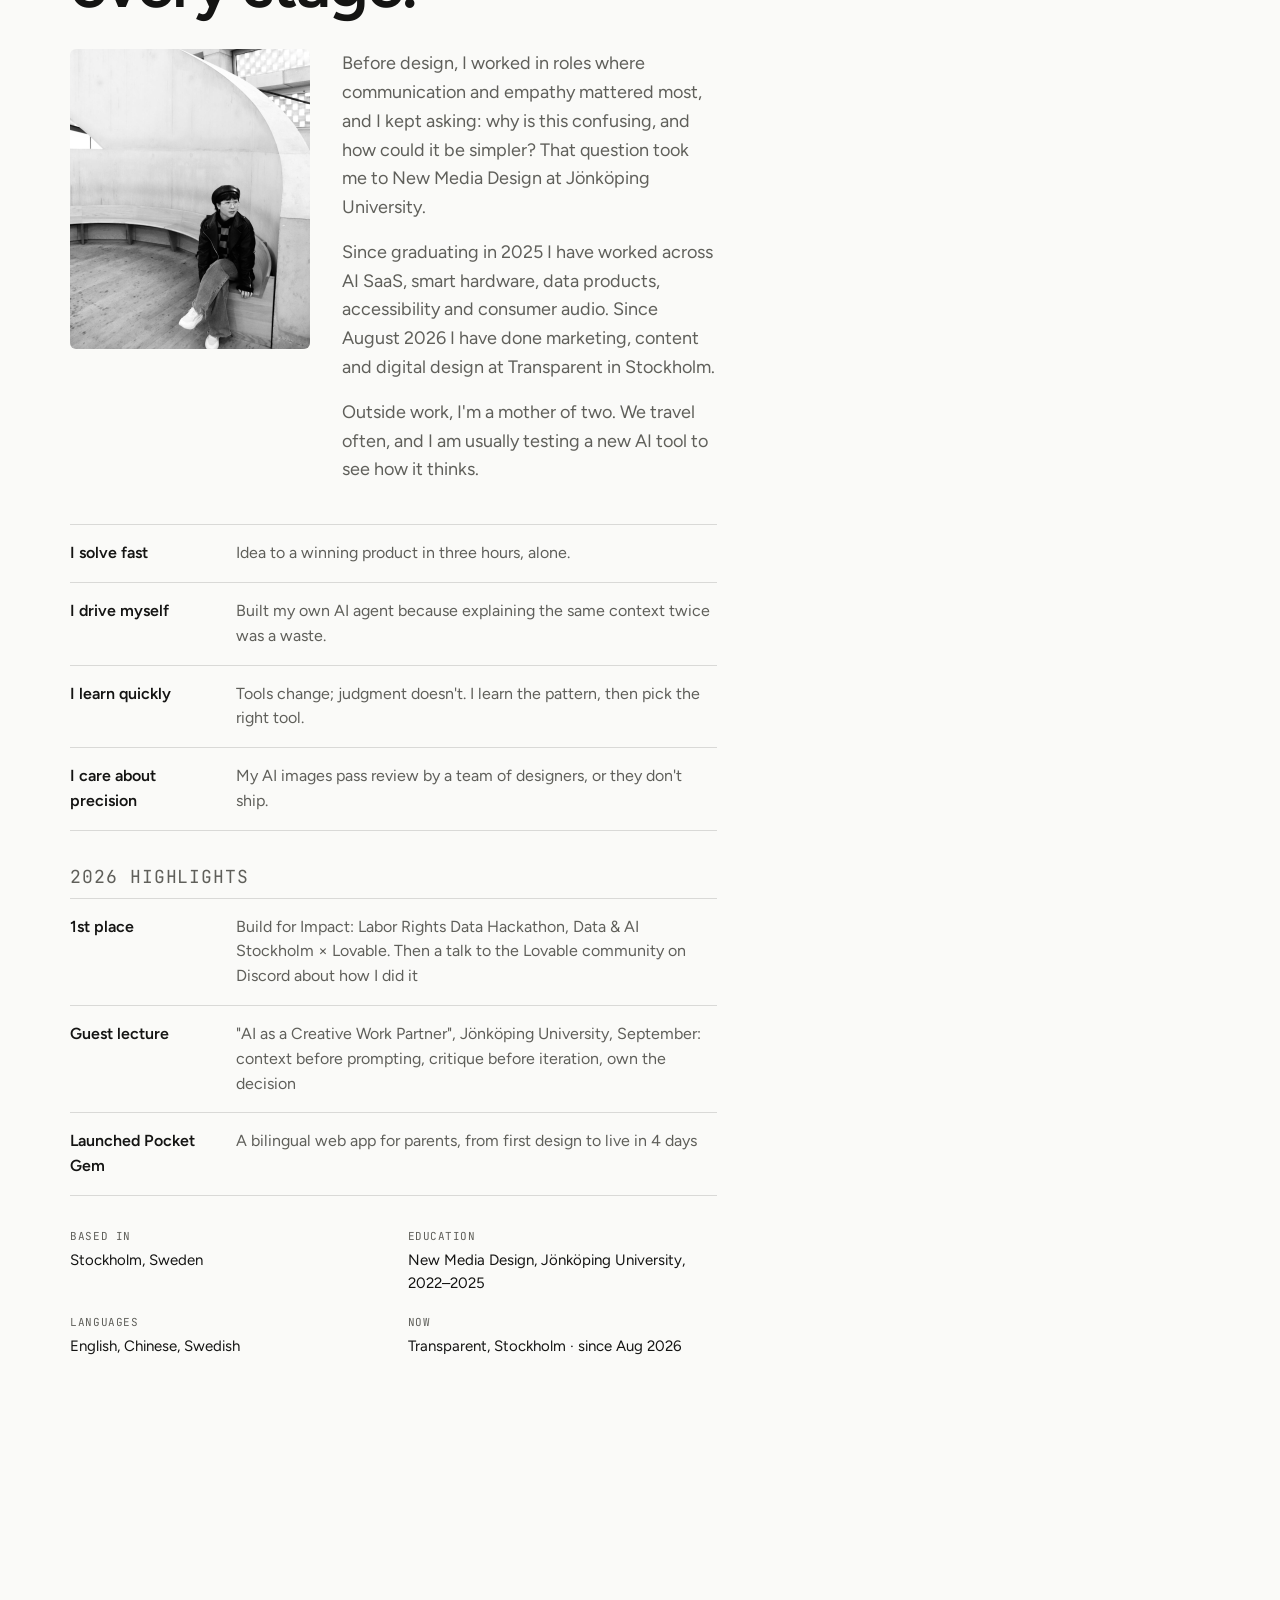
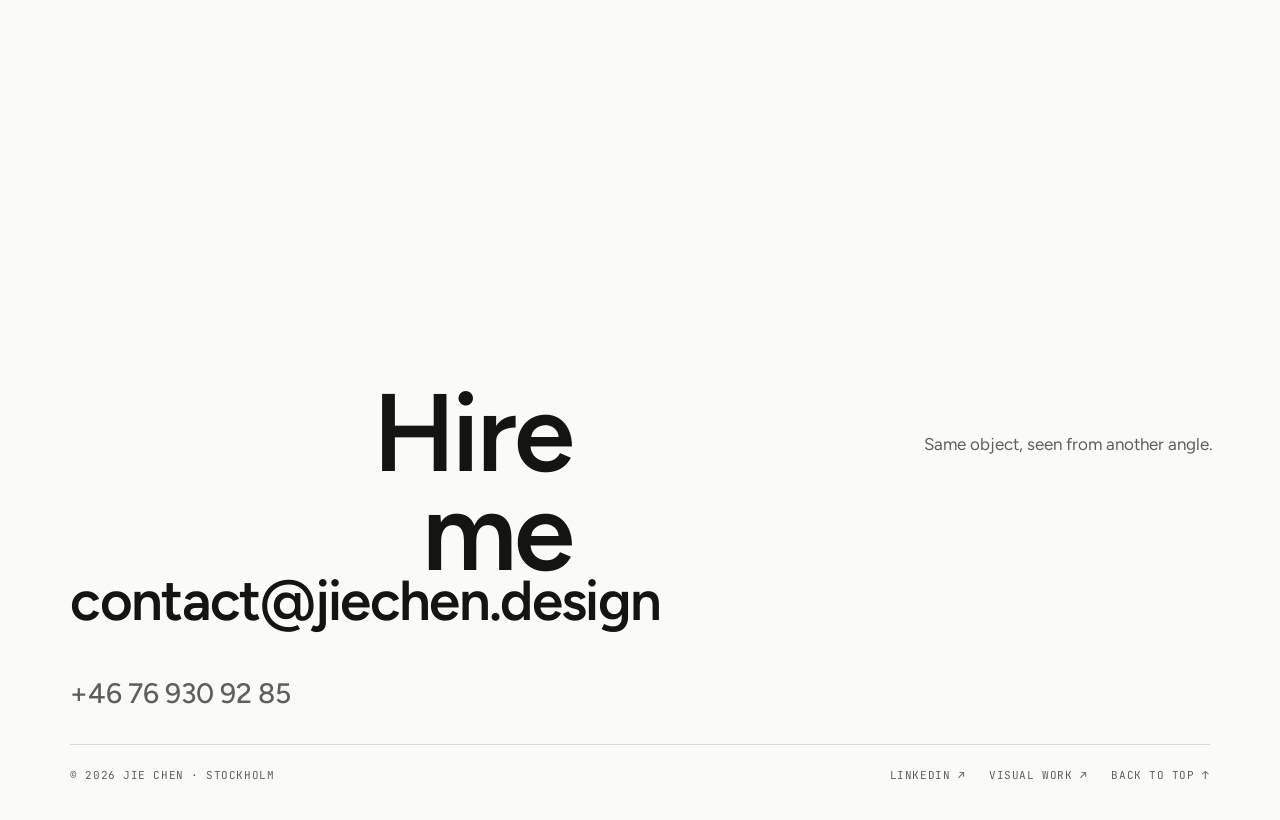
==== commit 5bb78ed6: "Remove the Transparent carousel (moving it to visual.jiechen.design) Co-Authored-By: Claude Opus 5.5" ====
--- a/index.html
+++ b/index.html
@@ -174,19 +174,6 @@
 a.card:hover .media img { transform: scale(1.03); }
 .slot { position: absolute; inset: 0; display: flex; align-items: center; justify-content: center; padding: 16px; text-align: center; border: 1px dashed var(--line); border-radius: 6px; color: var(--ph-ink); }
 .todo { color: var(--acc); }
-.carousel.card { margin: 0; cursor: default; }
-.carousel.card:hover { transform: none; }
-.car-head { max-width: 62ch; margin-bottom: 22px; }
-.car-head h3 { margin: 10px 0 8px; }
-.carousel.card .car-strip { order: 1; }
-.carousel.card figcaption { order: 2; margin-top: 0; }
-.carousel.card .car-head { order: 3; margin: 6px 0 0; }
-.car-head p { color: var(--soft); }
-.car-strip { display: flex; overflow-x: auto; overscroll-behavior-x: contain; scroll-snap-type: x proximity; border-radius: 8px; cursor: grab; scrollbar-width: thin; -webkit-overflow-scrolling: touch; }
-.car-strip.drag { cursor: grabbing; scroll-snap-type: none; }
-.car-strip img { display: block; height: clamp(300px, 28vw, 400px); width: auto; flex: none; scroll-snap-align: start; user-select: none; }
-.car-strip:focus-visible { outline: 2px solid var(--acc); outline-offset: 4px; }
-.carousel figcaption { margin-top: 12px; color: var(--soft); }
 .gallery { display: grid; grid-template-columns: repeat(3, minmax(0, 1fr)); gap: 14px; margin-top: 20px; }
 .gallery .media { aspect-ratio: 3 / 4; }
 .gallery figure { margin: 0; display: flex; flex-direction: column; gap: 10px; }
@@ -627,15 +614,6 @@
           <p>Product-accurate AI images, now live on Transparent's Instagram and website, made without a photoshoot or set building.</p>
           <span class="more">Case study →</span>
         </a>
-        <figure class="carousel card wide rv">
-        <div class="car-head">
-          <span class="tag mono">Transparent · Instagram carousel · published Nov 2026</span>
-          <h3>One frame, one blue cord</h3>
-          <p>Six slides, one continuous picture. A repeating white frame holds every product, and a single blue cord runs through all six slides, leading the eye from one product to the next. Unusual camera angles make familiar products feel new, while colour and light stay true to the brand. Made with my AI workflow in a fraction of the time a shoot would take. The AI did the repeat work; the frame, the cord and the angles were my calls. Approved and published by the team.</p>
-        </div>
-        <div class="car-strip" tabindex="0" role="group" aria-label="Instagram carousel, six slides; scroll sideways to follow the cord"><img src="assets/tr-carousel-1.jpg" alt="Slide 1 of 6: Black Transparent speaker seen from an unusual high side angle, a blue cord running along the floor" loading="lazy" draggable="false"><img src="assets/tr-carousel-2.jpg" alt="Slide 2 of 6: Transparent Speaker in its open black frame, the blue cord looping once below it" loading="lazy" draggable="false"><img src="assets/tr-carousel-3.jpg" alt="Slide 3 of 6: White Acoustic Sculpture speaker, the blue cord rising gently beneath it" loading="lazy" draggable="false"><img src="assets/tr-carousel-4.jpg" alt="Slide 4 of 6: Transparent turntable seen from a low side angle between glass plates, the cord continuing" loading="lazy" draggable="false"><img src="assets/tr-carousel-5.jpg" alt="Slide 5 of 6: Light grey speaker seen from the back, the cord lifting in a soft wave" loading="lazy" draggable="false"><img src="assets/tr-carousel-6.jpg" alt="Slide 6 of 6: Transparent turntable on its glass stand with the lid open, the cord ending the series" loading="lazy" draggable="false"></div>
-        <figcaption class="mono">Drag or scroll sideways · follow the cord →</figcaption>
-      </figure>
 
         <div class="card wide note feature agent rv">
           <span class="tag mono">My own AI agents</span>
@@ -1385,16 +1363,6 @@
   });
   route();
 })();
-
-(function () {
-  document.querySelectorAll('.car-strip').forEach(function (el) {
-    var down = false, x0 = 0, s0 = 0, moved = false;
-    el.addEventListener('pointerdown', function (e) { if (e.pointerType !== 'mouse') return; down = true; moved = false; x0 = e.clientX; s0 = el.scrollLeft; el.classList.add('drag'); });
-    window.addEventListener('pointermove', function (e) { if (!down) return; var d = e.clientX - x0; if (Math.abs(d) > 3) moved = true; el.scrollLeft = s0 - d; });
-    window.addEventListener('pointerup', function () { if (!down) return; down = false; el.classList.remove('drag'); });
-    el.addEventListener('keydown', function (e) { if (e.key === 'ArrowRight') { el.scrollBy({ left: el.clientWidth * .6, behavior: 'smooth' }); e.preventDefault(); } if (e.key === 'ArrowLeft') { el.scrollBy({ left: -el.clientWidth * .6, behavior: 'smooth' }); e.preventDefault(); } });
-  });
-})();
 </script>
 </body>
 </html>
